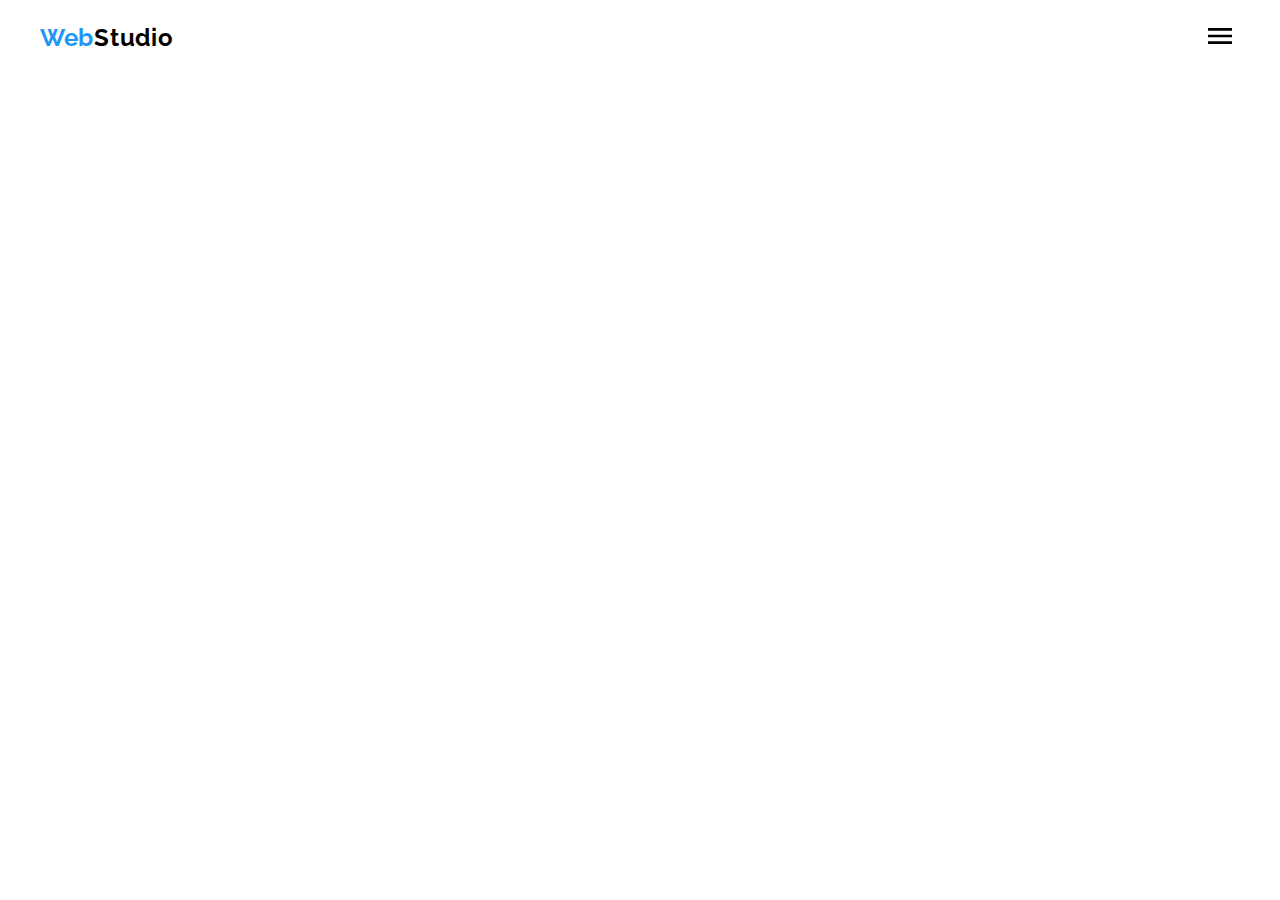
==== index.html @ 7e8bfc02 "Добавление бургера" ====
<!DOCTYPE html>
<html lang="ru">
  <head>
    <meta charset="UTF-8" />
    <meta http-equiv="X-UA-Compatible" content="IE=edge" />
    <meta name="viewport" content="width=device-width, initial-scale=1.0" />
    <title>ВебСтудия</title>
    <link rel="preconnect" href="https://fonts.gstatic.com" />
    <link
      href="https://fonts.googleapis.com/css2?family=Raleway:wght@700&family=Roboto:wght@400;500;700;900&display=swap"
      rel="stylesheet"
    />
    <link
      rel="stylesheet"
      href="https://cdnjs.cloudflare.com/ajax/libs/modern-normalize/1.0.0/modern-normalize.css"
      integrity="sha512-Zx6MlUMKSVJoQ+83OwhdILe8cSEsCzfqThJd7J/VA2UrK6Ctj85p+xzqfyuNXE5B1k25uUdmJ2OzItbBy9GHAQ=="
      crossorigin="anonymous"
    />
    <link rel="stylesheet" href="./css/main.min.css" />
    <link
      rel="stylesheet"
      href="https://cdnjs.cloudflare.com/ajax/libs/animate.css/4.1.1/animate.min.css"
    />
  </head>
  <body>
    <header class="header">
      <div class="container header__container">
        <a class="logo logo_theme_light"
          ><span class="logo__logo-web">Web</span>Studio</a
        >
        <nav class="navigation">
          <ul class="menu-list list">
            <li class="menu-list__item">
              <a class="menu-list__link linner link" href="./index.html"
                >Студия
              </a>
            </li>
            <li class="menu-list__item">
              <a class="menu-list__link link" href="./portfolio.html"
                >Портфолио
              </a>
            </li>
            <li class="menu-list__item">
              <a class="menu-list__link link" href="">Контакты</a>
            </li>
          </ul>
        </nav>
        <ul class="contact-list list">
          <li class="contact-list__item">
            <a class="contact-list__link link" href="mailto:info@example.com">
              <svg class="contact-list__icon" width="16px" height="12px">
                <use href="./images/sprite-too.svg#icon-envelope"></use>
              </svg>
              info@devstudio.com
            </a>
          </li>
          <li class="contact-list__item">
            <a class="contact-list__link link" href="tel:+380961111111">
              <svg class="contact-list__icon" width="10px" height="16px">
                <use href="./images/sprite-too.svg#icon-smartphone"></use>
              </svg>
              +38 096 111 11 11
            </a>
          </li>
        </ul>
        <button type="button" class="burger-btn" data-menu-button>
          <svg class="burger__icon">
            <use href="./images/sprite-too.svg#icon-menu"></use>
          </svg>
        </button>
      </div>
      <div class="mobile-menu" data-menu>
        <button type="button" class="mobile-menu__close" data-menu-close>
          <svg class="mobile-menu__icon">
            <use href="./images/sprite-x.svg#icon-close"></use>
          </svg>
        </button>
        <ul class="mobile-menu__list list">
          <li class="mobile-menu__item">
            <a href="" class="mobile-menu__link link">Студия</a>
          </li>
          <li class="mobile-menu__item">
            <a href="" class="mobile-menu__link link">Портфолио</a>
          </li>
          <li class="mobile-menu__item">
            <a href="" class="mobile-menu__link link">Контакты</a>
          </li>
        </ul>
      </div>
    </header>
    <main>
      <!--<section class="hero hero__overlay">
        <div class="container">
          <h1 class="hero__main-heading">
            Эффективные решения для вашего бизнеса
          </h1>
          <button class="hero__button" type="button" data-modal-open>
            Заказать услугу
          </button>
        </div>
      </section>-->
      <!-- features -->
      <!--<section>
        
        <h2 class="visually-hidden">Особенности</h2>

        <div class="container features">
          <ul class="list features-list">
            <li class="features-list__item">
              <div class="features-list__svg">
                <svg class="features-list__icon">
                  <use href="./images/sprite-too.svg#icon-antenna"></use>
                </svg>
              </div>
              <h3 class="features-list__heading">Внимание к деталям</h3>
              <p class="features-list__text">
                Идейные соображения, а также начало повседневной работы по
                формированию позиции.
              </p>
            </li>
            <li class="features-list__item">
              <div class="features-list__svg">
                <svg class="features-list__icon">
                  <use href="./images/sprite.svg#icon-clock"></use>
                </svg>
              </div>
              <h3 class="features-list__heading">Пунктуальность</h3>
              <p class="features-list__text">
                Задача организации, в особенности же рамки и место обучения
                кадров влечет за собой.
              </p>
            </li>
            <li class="features-list__item">
              <div class="features-list__svg">
                <svg class="features-list__icon">
                  <use href="./images/sprite.svg#icon-diagram"></use>
                </svg>
              </div>
              <h3 class="features-list__heading">Планирование</h3>
              <p class="features-list__text">
                Равным образом консультация с широким активом в значительной
                степени обуславливает.
              </p>
            </li>
            <li class="features-list__item">
              <div class="features-list__svg">
                <svg class="features-list__icon">
                  <use href="./images/sprite.svg#icon-astronaut"></use>
                </svg>
              </div>
              <h3 class="features-list__heading">Современные технологии</h3>
              <p class="features-list__text">
                Значимость этих проблем настолько очевидна, что реализация
                плановых заданий.
              </p>
            </li>
          </ul>
        </div>
      </section>-->
      <!--<section>
        <div class="container container__services">
          <h2 class="components-title">Чем мы занимаемся</h2>

          <ul class="list services-list">
            <li class="services-list__item">
              <img
                src="./images/img-studio/features1.png"
                alt="Работа с ноутом"
                width="370"
                height="294"
              />
              <div class="services-list__overlay">
                <h3 class="services-list__text">Декстопные приложения</h3>
              </div>
            </li>
            <li class="services-list__item">
              <img
                src="./images/img-studio/features2.png"
                alt="Работа с телефоном"
                width="370"
                height="294"
              />
              <div class="services-list__overlay">
                <h3 class="services-list__text">Мобильные приложения</h3>
              </div>
            </li>
            <li class="services-list__item">
              <img
                src="./images/img-studio/ftatures3.png"
                alt="Работа с планшетом"
                width="370"
                height="294"
              />
              <div class="services-list__overlay">
                <h3 class="services-list__text">Дизайнерские решения</h3>
              </div>
            </li>
          </ul>
        </div>
      </section>-->

      <!-- rush-team -->
      <!--<section class="team">
        

        <div class="container">
          <h2 class="components-title">Наша команда</h2>

          <ul class="list team-list">
            <li class="team-list__item">
              <img
                src="./images/img-studio/img-1.jpg"
                alt="дизайнер"
                width="270"
                height="260"
              />
              <div class="team-list__box">
                <h3 class="team-list__heading">Игорь Демьяненко</h3>
                <p lang="en" class="team-list__text">Product Designer</p>
                <ul class="social-list list">
                  <li class="social-list__item">
                    <a href="" class="social-list__link link">
                      <svg class="social-list__icon">
                        <use href="./images/sprite.svg#icon-instagram"></use>
                      </svg>
                    </a>
                  </li>
                  <li class="social-list__item">
                    <a href="" class="social-list__link link">
                      <svg class="social-list__icon">
                        <use href="./images/sprite.svg#icon-twitter"></use>
                      </svg>
                    </a>
                  </li>
                  <li class="social-list__item">
                    <a href="" class="social-list__link link">
                      <svg class="social-list__icon">
                        <use href="./images/sprite.svg#icon-facebook"></use>
                      </svg>
                    </a>
                  </li>
                  <li class="social-list__item">
                    <a href="" class="social-list__link link">
                      <svg class="social-list__icon">
                        <use href="./images/sprite.svg#icon-linkedin"></use>
                      </svg>
                    </a>
                  </li>
                </ul>
              </div>
            </li>
            <li class="team-list__item">
              <img
                src="./images/img-studio/img-2.jpg"
                alt="разработчик"
                width="270"
                height="260"
              />
              <div class="team-list__box">
                <h3 class="team-list__heading">Ольга Репина</h3>

                <p lang="en" class="team-list__text">Frontend Developer</p>
                <ul class="social-list list">
                  <li class="social-list__item">
                    <a href="" class="social-list__link link">
                      <svg class="social-list__icon">
                        <use href="./images/sprite.svg#icon-instagram"></use>
                      </svg>
                    </a>
                  </li>
                  <li class="social-list__item">
                    <a href="" class="social-list__link link">
                      <svg class="social-list__icon">
                        <use href="./images/sprite.svg#icon-twitter"></use>
                      </svg>
                    </a>
                  </li>
                  <li class="social-list__item">
                    <a href="" class="social-list__link link">
                      <svg class="social-list__icon">
                        <use href="./images/sprite.svg#icon-facebook"></use>
                      </svg>
                    </a>
                  </li>
                  <li class="social-list__item">
                    <a href="" class="social-list__link link">
                      <svg class="social-list__icon">
                        <use href="./images/sprite.svg#icon-linkedin"></use>
                      </svg>
                    </a>
                  </li>
                </ul>
              </div>
            </li>
            <li class="team-list__item">
              <img
                src="./images/img-studio/img-3.jpg"
                alt="маркетолог"
                width="270"
                height="260"
              />
              <div class="team-list__box">
                <h3 class="team-list__heading">Николай Тарасов</h3>

                <p lang="en" class="team-list__text">Marketing</p>
                <ul class="social-list list">
                  <li class="social-list__item">
                    <a href="" class="social-list__link link">
                      <svg class="social-list__icon">
                        <use href="./images/sprite.svg#icon-instagram"></use>
                      </svg>
                    </a>
                  </li>
                  <li class="social-list__item">
                    <a href="" class="social-list__link link">
                      <svg class="social-list__icon">
                        <use href="./images/sprite.svg#icon-twitter"></use>
                      </svg>
                    </a>
                  </li>
                  <li class="social-list__item">
                    <a href="" class="social-list__link link">
                      <svg class="social-list__icon">
                        <use href="./images/sprite.svg#icon-facebook"></use>
                      </svg>
                    </a>
                  </li>
                  <li class="social-list__item">
                    <a href="" class="social-list__link link">
                      <svg class="social-list__icon">
                        <use href="./images/sprite.svg#icon-linkedin"></use>
                      </svg>
                    </a>
                  </li>
                </ul>
              </div>
            </li>
            <li class="team-list__item">
              <img
                src="./images/img-studio/img-4.jpg"
                alt="дизайнер"
                width="270"
                height="260"
              />
              <div class="team-list__box">
                <h3 class="team-list__heading">Михаил Ермаков</h3>
                <p lang="en" class="team-list__text">UI Designer</p>
                <ul class="social-list list">
                  <li class="social-list__item">
                    <a href="" class="social-list__link link">
                      <svg class="social-list__icon">
                        <use href="./images/sprite.svg#icon-instagram"></use>
                      </svg>
                    </a>
                  </li>
                  <li class="social-list__item">
                    <a href="" class="social-list__link link">
                      <svg class="social-list__icon">
                        <use href="./images/sprite.svg#icon-twitter"></use>
                      </svg>
                    </a>
                  </li>
                  <li class="social-list__item">
                    <a href="" class="social-list__link link">
                      <svg class="social-list__icon">
                        <use href="./images/sprite.svg#icon-facebook"></use>
                      </svg>
                    </a>
                  </li>
                  <li class="social-list__item">
                    <a href="" class="social-list__link link">
                      <svg class="social-list__icon">
                        <use href="./images/sprite.svg#icon-linkedin"></use>
                      </svg>
                    </a>
                  </li>
                </ul>
              </div>
            </li>
          </ul>
        </div>
      </section>-->

      <!--Постоянные клиенты-->
      <!--<section>
        <div class="container box-clients">
          <h2 class="components-title">Постоянные клиенты</h2>

          <ul class="clients list">
            <li class="clients__item">
              <a href="" class="clients__link link">
                <svg class="clients__icon" width="44" height="49">
                  <use href="./images/sprite-client.svg#icon-logo-1"></use>
                </svg>
              </a>
            </li>
            <li class="clients__item">
              <a href="" class="clients__link link">
                <svg class="clients__icon" width="40" height="52">
                  <use href="./images/sprite-client.svg#icon-logo-2"></use>
                </svg>
              </a>
            </li>
            <li class="clients__item">
              <a href="" class="clients__link link">
                <svg class="clients__icon" width="41" height="43">
                  <use href="./images/sprite-client.svg#icon-logo-3"></use>
                </svg>
              </a>
            </li>
            <li class="clients__item">
              <a href="" class="clients__link link">
                <svg class="clients__icon" width="80" height="42">
                  <use href="./images/sprite-client.svg#icon-logo-4"></use>
                </svg>
              </a>
            </li>
            <li class="clients__item">
              <a href="" class="clients__link link">
                <svg class="clients__icon" width="59" height="47">
                  <use href="./images/sprite-client.svg#icon-logo-5"></use>
                </svg>
              </a>
            </li>
            <li class="clients__item">
              <a href="" class="clients__link link">
                <svg class="clients__icon" width="88" height="45">
                  <use href="./images/sprite-client.svg#icon-logo-6"></use>
                </svg>
              </a>
            </li>
          </ul>
        </div>
      </section>-->
    </main>

    <!--<footer class="footer">
      <div class="container main-footer-box">
        <div class="footer-box">
          <address class="">
            <a class="logo logo_theme_dark">
              <span class="logo__logo-web">Web</span>
              Studio
            </a>
            <div class="address-item">
              <p class="address-item__city">г. Киев, пр-т Леси Украинки, 26</p>
              <ul class="contact-list-dark list">
                <li class="contact-list-dark__info">
                  <a
                    class="contact-list-dark__mail-tel link"
                    href="mailto:info@example.com"
                    >info@example.com</a
                  >
                </li>
                <li class="contact-list-dark__info">
                  <a
                    class="contact-list-dark__mail-tel link"
                    href="tel:+380991111111"
                    >+38 099 111 11 11</a
                  >
                </li>
              </ul>
            </div>
          </address>
        </div>
        <div class="footer-box-social">
          <p class="footer-box-social__title">Присоединяйтесь</p>
          <ul class="social-list_theme-dark list">
            <li class="social-list__item">
              <a href="" class="social-dark__link link">
                <svg class="social-list__icon">
                  <use href="./images/sprite.svg#icon-instagram"></use>
                </svg>
              </a>
            </li>
            <li class="social-list__item">
              <a href="" class="social-dark__link link">
                <svg class="social-list__icon">
                  <use href="./images/sprite.svg#icon-twitter"></use>
                </svg>
              </a>
            </li>
            <li class="social-list__item">
              <a href="" class="social-dark__link link">
                <svg class="social-list__icon">
                  <use href="./images/sprite.svg#icon-facebook"></use>
                </svg>
              </a>
            </li>
            <li class="social-list__item">
              <a href="" class="social-dark__link link">
                <svg class="social-list__icon">
                  <use href="./images/sprite.svg#icon-linkedin"></use>
                </svg>
              </a>
            </li>
          </ul>
        </div>

        <div class="footer-form__container">
          <form name="footer-form" class="footer-form__email">
            <b class="footer-form__text">Подпишись на рассылку</b>
            <span class="footer-form__input">
              <label>
                <input
                  type="email"
                  name="email"
                  placeholder="E-mail"
                  class="footer-form__email-input"
                />
              </label>
              <button type="submit" class="footer-form__button">
                <span class="footer-button__text">Подписаться</span>
                <svg class="footer-button__icon">
                  <use href="./images/sprite-f.svg#icon-icon-send"></use>
                </svg>
              </button>
            </span>
          </form>
        </div>
      </div>
    </footer>-->

    <!--<div class="backdrop is-hidden" data-modal>
      <div class="modal">
        <button type="button" class="modal__dutton-close" data-modal-close>
          <svg class="mobal__close-icon" width="11" height="11">
            <use href="./images/sprite-x.svg#icon-close"></use>
          </svg>
        </button>
        <form action="#" class="modal-form">
          <b class="modal-form__text"
            >Оставьте свои данные, мы вам перезвоним</b
          >
          <label class="modal-form__field">
            <span class="modal-form__name">Имя</span>

            <span class="modal-form__wrapper">
              <input
                type="text"
                name="user-name"
                class="modal-form__input"
                required
                minlength="2"
              />
              <svg class="modal-form__icon" width="18" height="18">
                <use href="./images/sprite-modal.svg#icon-person"></use>
              </svg>
            </span>
          </label>
          <label class="modal-form__field">
            <span class="modal-form__name">Телефон</span>

            <span class="modal-form__wrapper">
              <input
                type="tel"
                name="user-phone"
                class="modal-form__input"
                required
                pattern="[0-9]{3}-[0-9]{3}-[0-9]{2}-[0-9]{2}"
                title="096-111-11-11"
              />
              <svg class="modal-form__icon" width="18" height="18">
                <use
                  href="./images/sprite-modal.svg#icon-phone-black-18dp-1"
                ></use>
              </svg>
            </span>
          </label>
          <label class="modal-form__field">
            <span class="modal-form__name">Почта</span>

            <span class="modal-form__wrapper">
              <input type="email" name="user-email" class="modal-form__input" />
              <svg class="modal-form__icon" width="18" height="18">
                <use
                  href="./images/sprite-modal.svg#icon-email-black-18dp-1"
                ></use>
              </svg>
            </span>
          </label>
          <label class="modal-form__field">
            <span class="modal-form__name">Комментарий</span>

            <span class="user-form-message">
              <textarea
                name="user-massage"
                class="user-form-message__text"
                placeholder="Введите текст"
              ></textarea>
            </span>
          </label>
          <input
            type="checkbox"
            id="user-term"
            name="user-term"
            class="modal-form-term visually-hidden"
          />
          <label for="user-term" class="modal-form-check-desc"
            >Соглашаюсь с рассылкой и принимаю&nbsp;
            <a href="" class="modal-form-check-desc__contract"
              >Условия договора</a
            >
          </label>
          <button type="submit" class="modal-form-btn">Отправить</button>
        </form>
      </div>
    </div>-->
    <script src="./js/mobile-menu.js"></script>
    <script src="./js/modal.js"></script>
  </body>
</html>
---- css/main.min.css ----
:root{--main-font: Roboto, sans-serif;--secondari-font: Raleway, sans-serif;--accent-color: #2196f3;--accent-text-color: #212121;--accent-too-color: #757575;--color-white: #ffffff;--background-footer: #2f303a;--card-set-gap: 30px;--functcii--transition: 250ms cubic-bezier(0.4, 0, 0.2, 1)}.visually-hidden{position:absolute;width:1px;height:1px;margin:-1px;border:0;padding:0;white-space:nowrap;clip-path:inset(100%);clip:rect(0 0 0 0);overflow:hidden}body{font-family:var(--main-font)}.link{text-decoration:none}.list{list-style:none}.address{font-style:normal}button{font-family:inherit}h1,h2,h3,h4,h5,h6,p{margin:0}ul,ol{margin:0;padding:0}img{display:block;max-width:100%}.container{padding-left:15px;padding-right:15px}.header .container{display:flex;justify-content:space-between}@media screen and (min-width: 480px){.container{width:480px;margin:0 auto}}@media screen and (min-width: 768px){.container{width:768px}}@media screen and (min-width: 1200px){.container{width:1200px}}.hero__button{font-size:16px;line-height:1.87;letter-spacing:.06em;font-weight:700;cursor:pointer;background-color:var(--accent-color);color:var(--color-white);padding:10px 32px;filter:drop-shadow(0px 4px 4px rgba(0,0,0,0.25));border-radius:4px;border:0;transition:background-color 250ms cubic-bezier(0.4, 0, 0.2, 1)}.hero__button:hover,.hero__button:focus{background-color:#1182df}.logo{font-size:24px;line-height:1.16;letter-spacing:.03em;font-family:var(--secondari-font);font-weight:700;font-style:normal;display:block;padding-top:16px;padding-bottom:16px}.logo_theme_light{color:#000000}.logo_theme_dark{color:var(--color-white);display:block;margin-bottom:20px}.logo__logo-web{color:var(--accent-color)}.social-list__icon{width:20px;height:20px;fill:currentColor;transition:--functcii--transition}.social-list__link:hover .social-list__icon,.social-list__link:focus .social-list__icon{color:var(--color-white)}.social-list{display:flex;align-items:center;justify-content:space-between}.social-list_theme-dark{display:flex;align-items:center;justify-content:space-between;margin-top:20px;width:206px;height:44px}.social-list__link{display:flex;align-items:center;justify-content:center;width:44px;height:44px;border-radius:50%;color:#afb1b8;transition:--functcii--transition}.social-list__link:hover,.social-list__link:focus{background-color:var(--accent-color);color:var(--accent-color)}.social-dark__link{display:flex;align-items:center;justify-content:center;width:44px;height:44px;border-radius:50%;color:var(--color-white);background-color:rgba(255,255,255,0.1);transition:--functcii--transition}.social-dark__link:hover,.social-dark__link:focus{background-color:var(--accent-color);color:var(--color-white)}.components-title{font-size:36px;line-height:1.16;letter-spacing:.03em;font-weight:700;text-align:center;color:var(--accent-text-color);margin-bottom:50px}.address-item__city{font-size:14px;line-height:1.71;letter-spacing:.03em;color:var(--color-white);margin-bottom:9px}.contact-list-dark__info:not(:last-child){margin-bottom:9px}.contact-list-dark__mail-tel{font-size:14px;line-height:1.71;letter-spacing:.03em;color:rgba(255,255,255,0.6);background:var(--background-footer)}.address-item{font-style:normal}.address-item:not(:last-child){margin-bottom:9px}.backdrop{position:fixed;top:0;left:0;width:100vw;height:100vh;background-color:rgba(0,0,0,0.5);opacity:1;transition:opascity 250ms cubic-bezier(0.4, 0, 0.2, 1),250ms cubic-bezier(0.4, 0, 0.2, 1)}.modal{position:absolute;top:50%;left:50%;width:528px;height:580px;background-color:var(--color-white);padding:40px;transform:translate(-50%, -50%) scale(1);transition:transform 250ms cubic-bezier(0.4, 0, 0.2, 1)}.modal__dutton-close{position:absolute;justify-content:center;align-items:center;top:8px;right:8px;width:30px;height:30px;background:transparent;border:1px solid rgba(0,0,0,0.1);border-radius:50%;cursor:pointer;outline:none;transition:fill 250ms cubic-bezier(0.4, 0, 0.2, 1)}.modal__dutton-close:hover,.modal__dutton-close:focus{fill:var(--accent-color)}.is-hidden{opacity:0;visibility:hidden;pointer-events:none}.backdrop.is-hidden .modal{transform:translate(-50%, -50%) scale(1.1)}.modal-form__text{font-size:20px;line-height:1.15;letter-spacing:.03em;font-weight:700;text-align:center;color:#212121;margin-bottom:12px}.modal-form{display:flex;flex-direction:column}.modal-form__wrapper{position:relative;display:block;margin-top:4px;margin-bottom:10px}.user-form-message{display:block;margin-top:4px;margin-bottom:20px}.modal-form__input{width:100%;height:40px;border:1px solid rgba(33,33,33,0.2);border-radius:4px;padding-left:42px;transition:border-color 250ms cubic-bezier(0.4, 0, 0.2, 1)}.modal-form__input:focus{outline:none;border-color:var(--accent-color)}.modal-form__icon{position:absolute;top:50%;left:12px;transform:translateY(-50%);fill:#212121;transition:fill 250ms cubic-bezier(0.4, 0, 0.2, 1)}.modal-form__input:focus+.modal-form__icon{fill:var(--accent-color)}.user-form-message__text{width:100%;height:120px;border:1px solid rgba(33,33,33,0.2);border-radius:4px;padding:12px 16px;resize:none;transition:border-color 250ms cubic-bezier(0.4, 0, 0.2, 1)}.user-form-message__text:focus{outline:none;border-color:var(--accent-color)}.modal-form-check-desc{font-size:12px;display:flex;align-items:center}.modal-form-check-desc::before{content:"";display:block;width:16px;height:16px;border:1px solid #000000;cursor:pointer;margin-right:8px}.modal-form-term:checked+.modal-form-check-desc::before{background-image:url("../images/vector.svg");background-position:center;background-color:var(--accent-color);background-repeat:no-repeat}.modal-form-term:focus+.modal-form-check-desc::before{box-shadow:0 0 0 1px #2196f3}.modal-form-btn{font-size:16px;line-height:1.87;letter-spacing:.06em;font-weight:700;cursor:pointer;background-color:var(--accent-color);color:var(--color-white);padding:10px 32px;filter:drop-shadow(0px 4px 4px rgba(0,0,0,0.25));border-radius:4px;border:0;margin-top:30px;align-self:center;transition:background-color 250ms cubic-bezier(0.4, 0, 0.2, 1)}.modal-form-btn:hover,.modal-form-btn:focus{background-color:#1182df}.modal-form-check-desc__contract{color:var(--accent-color)}.modal-form__name{font-size:12px;line-height:1.16;letter-spacing:.01em;color:#757575}.footer-form__container{display:flex;flex-direction:column;width:570px;margin-left:auto}.footer-form__button{display:flex;align-items:center;justify-content:space-between;min-width:200px;height:50px;margin-left:12px;padding:10px 28px;background:var(--accent-color);box-shadow:0px 4px 4px rgba(0,0,0,0.15);border-radius:4px;cursor:pointer;border:0}.footer-button__text{font-size:16px;line-height:1.88;letter-spacing:.06em;font-weight:700;display:flex;align-items:center;text-align:center;color:var(--color-white)}.footer-form__input{display:flex;align-items:center;justify-content:center}.footer-form__text{font-size:14px;line-height:1.14;letter-spacing:.03em;display:block;text-transform:uppercase;color:var(--color-white);margin-bottom:20px}.footer-form__email-input{height:50px;min-width:358px;padding-left:16px;border:1px solid rgba(255,255,255,0.3);box-shadow:0px 4px 4px rgba(0,0,0,0.15);border-radius:4px;background:var(--background-footer);color:var(--color-white)}.footer-form__email-input:focus{border-color:var(--accent-color);outline:none}.footer-button__icon{width:24px;height:24px}.contact-list{display:none}.burger-btn,.mobile-menu__close{background-color:transparent;border:none;padding:0;display:block;cursor:pointer}.mobile-menu__close{position:absolute;top:10px;right:15px}.mobile-menu__icon{width:40px;height:40px}.burger__icon{width:40px;height:40px}.mobile-menu{position:fixed;top:0;left:50%;width:100vw;max-width:480px;height:100vh;background-color:bisque;padding:48px 40px;transform:translateY(-100%) translateX(-50%);transition:transform 250ms cubic-bezier(0.4, 0, 0.2, 1);opacity:0;visibility:hidden;pointer-events:none}.is-open{transform:translateY(0) translateX(-50%)}.mobile-menu.is-open{opacity:1;visibility:visible;pointer-events:auto}.mobile-menu__link{font-size:40px;line-height:1.17;letter-spacing:.02em;font-weight:500;color:var(--accent-text-color)}.mobile-menu__item:not(:last-child){margin-bottom:32px}.menu-list{display:none}.hero{color:var(--color-white);background-color:var(--background-footer);text-align:center;padding-top:200px;padding-bottom:200px}.hero__overlay{max-width:1600px;height:600px;margin-left:auto;margin-right:auto;background-image:linear-gradient(to right, rgba(47,48,58,0.4), rgba(47,48,58,0.4)),url("../images/img-studio/Img-9.jpg");background-repeat:no-repeat;background-position:center 0;background-size:cover}.hero__main-heading{font-size:44px;line-height:1.36;letter-spacing:.06em;font-weight:900;text-align:center;text-transform:uppercase;margin:0 auto;margin-bottom:30px;max-width:696px}.features-list__heading{font-size:14px;line-height:1.14;letter-spacing:.03em;font-weight:700;color:var(--accent-text-color);margin-bottom:10px}.features-list__item{background:var(--color-white);position:relative}.features-list__item:not(:last-child){margin-right:30px}.features-list__text{font-size:14px;line-height:1.71;letter-spacing:.03em;color:var(--accent-too-color)}.features{display:flex;padding-bottom:47px;padding-top:94px}.features-list__icon{width:70px;height:70px}.features-list__svg{display:flex;align-items:center;justify-content:center;height:120px;background-repeat:no-repeat;background-position:center;margin-bottom:30px;background:#f5f4fa;border-radius:4px}.features-list{display:flex}.services-list__overlay{display:flex;align-items:center;justify-content:center;width:100%;height:70px;position:absolute;bottom:0;pointer-events:none;background-color:rgba(47,48,58,0.8)}.services-list__text{font-size:14px;line-height:1.14;letter-spacing:.03em;font-weight:700;text-align:center;text-transform:uppercase;color:var(--color-white)}.services-list{display:flex}.container__services{padding-top:47px}.services-list__item{background:var(--color-white);position:relative}.services-list__item:not(:last-child){margin-right:30px}.team-list{display:flex}.team-list__box{padding:30px 32px;background:var(--color-white);box-shadow:0px 1px 3px rgba(0,0,0,0.12),0px 1px 1px rgba(0,0,0,0.14),0px 2px 1px rgba(0,0,0,0.2);border-radius:0px 0px 4px 4px}.team-list__heading{font-size:16px;line-height:1.18;letter-spacing:.03em;font-weight:500;text-align:center;color:var(--accent-text-color);margin-bottom:10px}.team-list__text{font-size:16px;line-height:1.18;letter-spacing:.03em;text-align:center;color:var(--accent-too-color);margin-bottom:16px}.team{padding-top:94px;padding-bottom:86px}.team-list__item{background:var(--color-white);position:relative}.team-list__item:not(:last-child){margin-right:30px}.clients{display:flex;align-items:center;justify-content:space-between}.clients__link{display:flex;align-items:center;justify-content:center;width:170px;height:90px;border:1px solid #afb1b8;box-sizing:border-box;border-radius:4px;color:#afb1b8;transition:var(--functcii--transition)}.clients__link:hover,.clients__link:focus{border-color:var(--accent-color);color:var(--accent-color)}.clients__icon{fill:currentColor;transition:var(--functcii--transition)}.clients__link:hover .clients__icon,.clients__link:focus .clients__icon{color:var(--accent-color);border-color:var(--accent-color)}.box-clients{padding-top:102px;padding-bottom:94px}.footer-box{display:flex;flex-direction:column}.footer-box-social{display:flex;flex-direction:column;width:206px;margin-left:70px}.footer{background:var(--background-footer);box-shadow:0px 4px 4px rgba(0,0,0,0.25);padding-top:60px;padding-bottom:60px}.footer-box-social__title{font-size:14px;line-height:1.14;letter-spacing:.03em;font-weight:700;text-transform:uppercase;color:var(--color-white)}
/*# sourceMappingURL=main.min.css.map */
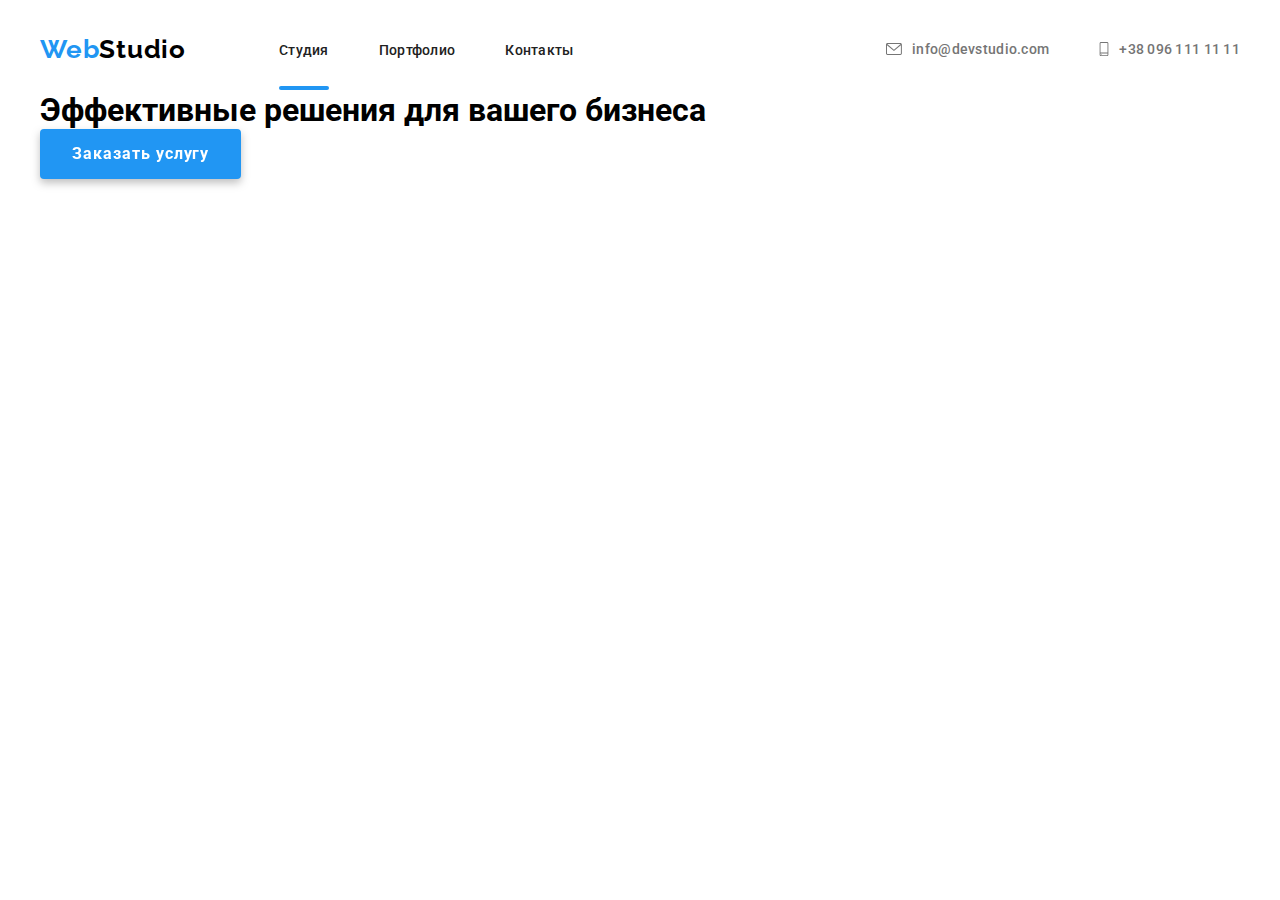
==== commit dec137d2: "Начало работы с Hero" ====
--- a/index.html
+++ b/index.html
@@ -48,15 +48,15 @@
         <ul class="contact-list list">
           <li class="contact-list__item">
             <a class="contact-list__link link" href="mailto:info@example.com">
-              <svg class="contact-list__icon" width="16px" height="12px">
+              <svg class="contact-list__icon-mail" width="16px" height="12px">
                 <use href="./images/sprite-too.svg#icon-envelope"></use>
               </svg>
               info@devstudio.com
             </a>
           </li>
-          <li class="contact-list__item">
+          <li class="contact-list__item_tel">
             <a class="contact-list__link link" href="tel:+380961111111">
-              <svg class="contact-list__icon" width="10px" height="16px">
+              <svg class="contact-list__icon-tel" width="10px" height="16px">
                 <use href="./images/sprite-too.svg#icon-smartphone"></use>
               </svg>
               +38 096 111 11 11
@@ -86,10 +86,36 @@
             <a href="" class="mobile-menu__link link">Контакты</a>
           </li>
         </ul>
+        <ul class="list mobile-menu__contact-list">
+          <li class="mobile-menu__contact-item">
+            <a href="tel:+380961111111" class="mobile-menu__tel link"
+              >+38 096 111 11 11
+            </a>
+          </li>
+          <li class="mobile-menu__contact-item">
+            <a href="mailto:info@example.com" class="mobile-menu__email link"
+              >info@example.com"
+            </a>
+          </li>
+        </ul>
+        <ul class="list mobile-menu__social-list">
+          <li class="mobile-menu__social-item">
+            <a href="" class="mobile-menu__social-link link">Instagram</a>
+          </li>
+          <li class="mobile-menu__social-item">
+            <a href="" class="mobile-menu__social-link link">Twitter</a>
+          </li>
+          <li class="mobile-menu__social-item">
+            <a href="" class="mobile-menu__social-link link">Facebook</a>
+          </li>
+          <li class="mobile-menu__social-item">
+            <a href="" class="mobile-menu__social-link link">LinkedIn</a>
+          </li>
+        </ul>
       </div>
     </header>
     <main>
-      <!--<section class="hero hero__overlay">
+      <section class="hero hero__overlay">
         <div class="container">
           <h1 class="hero__main-heading">
             Эффективные решения для вашего бизнеса
@@ -98,7 +124,7 @@
             Заказать услугу
           </button>
         </div>
-      </section>-->
+      </section>
       <!-- features -->
       <!--<section>
         
--- a/css/main.min.css
+++ b/css/main.min.css
@@ -1,2 +1,2 @@
-:root{--main-font: Roboto, sans-serif;--secondari-font: Raleway, sans-serif;--accent-color: #2196f3;--accent-text-color: #212121;--accent-too-color: #757575;--color-white: #ffffff;--background-footer: #2f303a;--card-set-gap: 30px;--functcii--transition: 250ms cubic-bezier(0.4, 0, 0.2, 1)}.visually-hidden{position:absolute;width:1px;height:1px;margin:-1px;border:0;padding:0;white-space:nowrap;clip-path:inset(100%);clip:rect(0 0 0 0);overflow:hidden}body{font-family:var(--main-font)}.link{text-decoration:none}.list{list-style:none}.address{font-style:normal}button{font-family:inherit}h1,h2,h3,h4,h5,h6,p{margin:0}ul,ol{margin:0;padding:0}img{display:block;max-width:100%}.container{padding-left:15px;padding-right:15px}.header .container{display:flex;justify-content:space-between}@media screen and (min-width: 480px){.container{width:480px;margin:0 auto}}@media screen and (min-width: 768px){.container{width:768px}}@media screen and (min-width: 1200px){.container{width:1200px}}.hero__button{font-size:16px;line-height:1.87;letter-spacing:.06em;font-weight:700;cursor:pointer;background-color:var(--accent-color);color:var(--color-white);padding:10px 32px;filter:drop-shadow(0px 4px 4px rgba(0,0,0,0.25));border-radius:4px;border:0;transition:background-color 250ms cubic-bezier(0.4, 0, 0.2, 1)}.hero__button:hover,.hero__button:focus{background-color:#1182df}.logo{font-size:24px;line-height:1.16;letter-spacing:.03em;font-family:var(--secondari-font);font-weight:700;font-style:normal;display:block;padding-top:16px;padding-bottom:16px}.logo_theme_light{color:#000000}.logo_theme_dark{color:var(--color-white);display:block;margin-bottom:20px}.logo__logo-web{color:var(--accent-color)}.social-list__icon{width:20px;height:20px;fill:currentColor;transition:--functcii--transition}.social-list__link:hover .social-list__icon,.social-list__link:focus .social-list__icon{color:var(--color-white)}.social-list{display:flex;align-items:center;justify-content:space-between}.social-list_theme-dark{display:flex;align-items:center;justify-content:space-between;margin-top:20px;width:206px;height:44px}.social-list__link{display:flex;align-items:center;justify-content:center;width:44px;height:44px;border-radius:50%;color:#afb1b8;transition:--functcii--transition}.social-list__link:hover,.social-list__link:focus{background-color:var(--accent-color);color:var(--accent-color)}.social-dark__link{display:flex;align-items:center;justify-content:center;width:44px;height:44px;border-radius:50%;color:var(--color-white);background-color:rgba(255,255,255,0.1);transition:--functcii--transition}.social-dark__link:hover,.social-dark__link:focus{background-color:var(--accent-color);color:var(--color-white)}.components-title{font-size:36px;line-height:1.16;letter-spacing:.03em;font-weight:700;text-align:center;color:var(--accent-text-color);margin-bottom:50px}.address-item__city{font-size:14px;line-height:1.71;letter-spacing:.03em;color:var(--color-white);margin-bottom:9px}.contact-list-dark__info:not(:last-child){margin-bottom:9px}.contact-list-dark__mail-tel{font-size:14px;line-height:1.71;letter-spacing:.03em;color:rgba(255,255,255,0.6);background:var(--background-footer)}.address-item{font-style:normal}.address-item:not(:last-child){margin-bottom:9px}.backdrop{position:fixed;top:0;left:0;width:100vw;height:100vh;background-color:rgba(0,0,0,0.5);opacity:1;transition:opascity 250ms cubic-bezier(0.4, 0, 0.2, 1),250ms cubic-bezier(0.4, 0, 0.2, 1)}.modal{position:absolute;top:50%;left:50%;width:528px;height:580px;background-color:var(--color-white);padding:40px;transform:translate(-50%, -50%) scale(1);transition:transform 250ms cubic-bezier(0.4, 0, 0.2, 1)}.modal__dutton-close{position:absolute;justify-content:center;align-items:center;top:8px;right:8px;width:30px;height:30px;background:transparent;border:1px solid rgba(0,0,0,0.1);border-radius:50%;cursor:pointer;outline:none;transition:fill 250ms cubic-bezier(0.4, 0, 0.2, 1)}.modal__dutton-close:hover,.modal__dutton-close:focus{fill:var(--accent-color)}.is-hidden{opacity:0;visibility:hidden;pointer-events:none}.backdrop.is-hidden .modal{transform:translate(-50%, -50%) scale(1.1)}.modal-form__text{font-size:20px;line-height:1.15;letter-spacing:.03em;font-weight:700;text-align:center;color:#212121;margin-bottom:12px}.modal-form{display:flex;flex-direction:column}.modal-form__wrapper{position:relative;display:block;margin-top:4px;margin-bottom:10px}.user-form-message{display:block;margin-top:4px;margin-bottom:20px}.modal-form__input{width:100%;height:40px;border:1px solid rgba(33,33,33,0.2);border-radius:4px;padding-left:42px;transition:border-color 250ms cubic-bezier(0.4, 0, 0.2, 1)}.modal-form__input:focus{outline:none;border-color:var(--accent-color)}.modal-form__icon{position:absolute;top:50%;left:12px;transform:translateY(-50%);fill:#212121;transition:fill 250ms cubic-bezier(0.4, 0, 0.2, 1)}.modal-form__input:focus+.modal-form__icon{fill:var(--accent-color)}.user-form-message__text{width:100%;height:120px;border:1px solid rgba(33,33,33,0.2);border-radius:4px;padding:12px 16px;resize:none;transition:border-color 250ms cubic-bezier(0.4, 0, 0.2, 1)}.user-form-message__text:focus{outline:none;border-color:var(--accent-color)}.modal-form-check-desc{font-size:12px;display:flex;align-items:center}.modal-form-check-desc::before{content:"";display:block;width:16px;height:16px;border:1px solid #000000;cursor:pointer;margin-right:8px}.modal-form-term:checked+.modal-form-check-desc::before{background-image:url("../images/vector.svg");background-position:center;background-color:var(--accent-color);background-repeat:no-repeat}.modal-form-term:focus+.modal-form-check-desc::before{box-shadow:0 0 0 1px #2196f3}.modal-form-btn{font-size:16px;line-height:1.87;letter-spacing:.06em;font-weight:700;cursor:pointer;background-color:var(--accent-color);color:var(--color-white);padding:10px 32px;filter:drop-shadow(0px 4px 4px rgba(0,0,0,0.25));border-radius:4px;border:0;margin-top:30px;align-self:center;transition:background-color 250ms cubic-bezier(0.4, 0, 0.2, 1)}.modal-form-btn:hover,.modal-form-btn:focus{background-color:#1182df}.modal-form-check-desc__contract{color:var(--accent-color)}.modal-form__name{font-size:12px;line-height:1.16;letter-spacing:.01em;color:#757575}.footer-form__container{display:flex;flex-direction:column;width:570px;margin-left:auto}.footer-form__button{display:flex;align-items:center;justify-content:space-between;min-width:200px;height:50px;margin-left:12px;padding:10px 28px;background:var(--accent-color);box-shadow:0px 4px 4px rgba(0,0,0,0.15);border-radius:4px;cursor:pointer;border:0}.footer-button__text{font-size:16px;line-height:1.88;letter-spacing:.06em;font-weight:700;display:flex;align-items:center;text-align:center;color:var(--color-white)}.footer-form__input{display:flex;align-items:center;justify-content:center}.footer-form__text{font-size:14px;line-height:1.14;letter-spacing:.03em;display:block;text-transform:uppercase;color:var(--color-white);margin-bottom:20px}.footer-form__email-input{height:50px;min-width:358px;padding-left:16px;border:1px solid rgba(255,255,255,0.3);box-shadow:0px 4px 4px rgba(0,0,0,0.15);border-radius:4px;background:var(--background-footer);color:var(--color-white)}.footer-form__email-input:focus{border-color:var(--accent-color);outline:none}.footer-button__icon{width:24px;height:24px}.contact-list{display:none}.burger-btn,.mobile-menu__close{background-color:transparent;border:none;padding:0;display:block;cursor:pointer}.mobile-menu__close{position:absolute;top:10px;right:15px}.mobile-menu__icon{width:40px;height:40px}.burger__icon{width:40px;height:40px}.mobile-menu{position:fixed;top:0;left:50%;width:100vw;max-width:480px;height:100vh;background-color:bisque;padding:48px 40px;transform:translateY(-100%) translateX(-50%);transition:transform 250ms cubic-bezier(0.4, 0, 0.2, 1);opacity:0;visibility:hidden;pointer-events:none}.is-open{transform:translateY(0) translateX(-50%)}.mobile-menu.is-open{opacity:1;visibility:visible;pointer-events:auto}.mobile-menu__link{font-size:40px;line-height:1.17;letter-spacing:.02em;font-weight:500;color:var(--accent-text-color)}.mobile-menu__item:not(:last-child){margin-bottom:32px}.menu-list{display:none}.hero{color:var(--color-white);background-color:var(--background-footer);text-align:center;padding-top:200px;padding-bottom:200px}.hero__overlay{max-width:1600px;height:600px;margin-left:auto;margin-right:auto;background-image:linear-gradient(to right, rgba(47,48,58,0.4), rgba(47,48,58,0.4)),url("../images/img-studio/Img-9.jpg");background-repeat:no-repeat;background-position:center 0;background-size:cover}.hero__main-heading{font-size:44px;line-height:1.36;letter-spacing:.06em;font-weight:900;text-align:center;text-transform:uppercase;margin:0 auto;margin-bottom:30px;max-width:696px}.features-list__heading{font-size:14px;line-height:1.14;letter-spacing:.03em;font-weight:700;color:var(--accent-text-color);margin-bottom:10px}.features-list__item{background:var(--color-white);position:relative}.features-list__item:not(:last-child){margin-right:30px}.features-list__text{font-size:14px;line-height:1.71;letter-spacing:.03em;color:var(--accent-too-color)}.features{display:flex;padding-bottom:47px;padding-top:94px}.features-list__icon{width:70px;height:70px}.features-list__svg{display:flex;align-items:center;justify-content:center;height:120px;background-repeat:no-repeat;background-position:center;margin-bottom:30px;background:#f5f4fa;border-radius:4px}.features-list{display:flex}.services-list__overlay{display:flex;align-items:center;justify-content:center;width:100%;height:70px;position:absolute;bottom:0;pointer-events:none;background-color:rgba(47,48,58,0.8)}.services-list__text{font-size:14px;line-height:1.14;letter-spacing:.03em;font-weight:700;text-align:center;text-transform:uppercase;color:var(--color-white)}.services-list{display:flex}.container__services{padding-top:47px}.services-list__item{background:var(--color-white);position:relative}.services-list__item:not(:last-child){margin-right:30px}.team-list{display:flex}.team-list__box{padding:30px 32px;background:var(--color-white);box-shadow:0px 1px 3px rgba(0,0,0,0.12),0px 1px 1px rgba(0,0,0,0.14),0px 2px 1px rgba(0,0,0,0.2);border-radius:0px 0px 4px 4px}.team-list__heading{font-size:16px;line-height:1.18;letter-spacing:.03em;font-weight:500;text-align:center;color:var(--accent-text-color);margin-bottom:10px}.team-list__text{font-size:16px;line-height:1.18;letter-spacing:.03em;text-align:center;color:var(--accent-too-color);margin-bottom:16px}.team{padding-top:94px;padding-bottom:86px}.team-list__item{background:var(--color-white);position:relative}.team-list__item:not(:last-child){margin-right:30px}.clients{display:flex;align-items:center;justify-content:space-between}.clients__link{display:flex;align-items:center;justify-content:center;width:170px;height:90px;border:1px solid #afb1b8;box-sizing:border-box;border-radius:4px;color:#afb1b8;transition:var(--functcii--transition)}.clients__link:hover,.clients__link:focus{border-color:var(--accent-color);color:var(--accent-color)}.clients__icon{fill:currentColor;transition:var(--functcii--transition)}.clients__link:hover .clients__icon,.clients__link:focus .clients__icon{color:var(--accent-color);border-color:var(--accent-color)}.box-clients{padding-top:102px;padding-bottom:94px}.footer-box{display:flex;flex-direction:column}.footer-box-social{display:flex;flex-direction:column;width:206px;margin-left:70px}.footer{background:var(--background-footer);box-shadow:0px 4px 4px rgba(0,0,0,0.25);padding-top:60px;padding-bottom:60px}.footer-box-social__title{font-size:14px;line-height:1.14;letter-spacing:.03em;font-weight:700;text-transform:uppercase;color:var(--color-white)}
+:root{--main-font: Roboto, sans-serif;--secondari-font: Raleway, sans-serif;--accent-color: #2196f3;--accent-text-color: #212121;--accent-too-color: #757575;--color-white: #ffffff;--background-footer: #2f303a;--card-set-gap: 30px;--functcii--transition: 250ms cubic-bezier(0.4, 0, 0.2, 1)}.visually-hidden{position:absolute;width:1px;height:1px;margin:-1px;border:0;padding:0;white-space:nowrap;clip-path:inset(100%);clip:rect(0 0 0 0);overflow:hidden}body{font-family:var(--main-font)}.link{text-decoration:none}.list{list-style:none}.address{font-style:normal}button{font-family:inherit}h1,h2,h3,h4,h5,h6,p{margin:0}ul,ol{margin:0;padding:0}img{display:block;max-width:100%}.container{padding-left:15px;padding-right:15px}.header .container{display:flex;justify-content:space-between;align-items:center}@media screen and (min-width: 480px){.container{width:480px;margin:0 auto}}@media screen and (min-width: 768px){.container{width:768px}}@media screen and (min-width: 1200px){.container{width:1200px}}.hero__button{font-size:16px;line-height:1.87;letter-spacing:.06em;font-weight:700;cursor:pointer;background-color:var(--accent-color);color:var(--color-white);padding:10px 32px;filter:drop-shadow(0px 4px 4px rgba(0,0,0,0.25));border-radius:4px;border:0;transition:background-color 250ms cubic-bezier(0.4, 0, 0.2, 1)}.hero__button:hover,.hero__button:focus{background-color:#1182df}.logo{font-size:24px;line-height:1.16;letter-spacing:.03em;font-family:var(--secondari-font);font-weight:700;font-style:normal;display:block}.logo_theme_light{color:#000000;padding-top:16px;padding-bottom:16px}.logo_theme_dark{color:var(--color-white);display:block}.logo__logo-web{color:var(--accent-color)}@media screen and (min-width: 768px){.logo{font-size:24px;line-height:1.16;letter-spacing:.03em;font-family:var(--secondari-font);font-weight:700;font-style:normal}.logo_theme_light{color:#000000;margin-right:88px;padding-top:26px;padding-bottom:26px}.logo_theme_dark{color:var(--color-white);display:block}}@media screen and (min-width: 1200px){.logo{font-size:26px;line-height:1.19;letter-spacing:.03em;font-family:var(--secondari-font);font-weight:700;font-style:normal}.logo_theme_light{color:#000000;margin-right:93px}.logo_theme_dark{color:var(--color-white);display:block;margin-bottom:20px}}.social-list__icon{width:20px;height:20px;fill:currentColor;transition:--functcii--transition}.social-list__link:hover .social-list__icon,.social-list__link:focus .social-list__icon{color:var(--color-white)}.social-list{display:flex;align-items:center;justify-content:space-between}.social-list_theme-dark{display:flex;align-items:center;justify-content:space-between;margin-top:20px;width:206px;height:44px}.social-list__link{display:flex;align-items:center;justify-content:center;width:44px;height:44px;border-radius:50%;color:#afb1b8;transition:--functcii--transition}.social-list__link:hover,.social-list__link:focus{background-color:var(--accent-color);color:var(--accent-color)}.social-dark__link{display:flex;align-items:center;justify-content:center;width:44px;height:44px;border-radius:50%;color:var(--color-white);background-color:rgba(255,255,255,0.1);transition:--functcii--transition}.social-dark__link:hover,.social-dark__link:focus{background-color:var(--accent-color);color:var(--color-white)}.components-title{font-size:36px;line-height:1.16;letter-spacing:.03em;font-weight:700;text-align:center;color:var(--accent-text-color);margin-bottom:50px}.address-item__city{font-size:14px;line-height:1.71;letter-spacing:.03em;color:var(--color-white);margin-bottom:9px}.contact-list-dark__info:not(:last-child){margin-bottom:9px}.contact-list-dark__mail-tel{font-size:14px;line-height:1.71;letter-spacing:.03em;color:rgba(255,255,255,0.6);background:var(--background-footer)}.address-item{font-style:normal}.address-item:not(:last-child){margin-bottom:9px}.backdrop{position:fixed;top:0;left:0;width:100vw;height:100vh;background-color:rgba(0,0,0,0.5);opacity:1;transition:opascity 250ms cubic-bezier(0.4, 0, 0.2, 1),250ms cubic-bezier(0.4, 0, 0.2, 1)}.modal{position:absolute;top:50%;left:50%;width:528px;height:580px;background-color:var(--color-white);padding:40px;transform:translate(-50%, -50%) scale(1);transition:transform 250ms cubic-bezier(0.4, 0, 0.2, 1)}.modal__dutton-close{position:absolute;justify-content:center;align-items:center;top:8px;right:8px;width:30px;height:30px;background:transparent;border:1px solid rgba(0,0,0,0.1);border-radius:50%;cursor:pointer;outline:none;transition:fill 250ms cubic-bezier(0.4, 0, 0.2, 1)}.modal__dutton-close:hover,.modal__dutton-close:focus{fill:var(--accent-color)}.is-hidden{opacity:0;visibility:hidden;pointer-events:none}.backdrop.is-hidden .modal{transform:translate(-50%, -50%) scale(1.1)}.modal-form__text{font-size:20px;line-height:1.15;letter-spacing:.03em;font-weight:700;text-align:center;color:#212121;margin-bottom:12px}.modal-form{display:flex;flex-direction:column}.modal-form__wrapper{position:relative;display:block;margin-top:4px;margin-bottom:10px}.user-form-message{display:block;margin-top:4px;margin-bottom:20px}.modal-form__input{width:100%;height:40px;border:1px solid rgba(33,33,33,0.2);border-radius:4px;padding-left:42px;transition:border-color 250ms cubic-bezier(0.4, 0, 0.2, 1)}.modal-form__input:focus{outline:none;border-color:var(--accent-color)}.modal-form__icon{position:absolute;top:50%;left:12px;transform:translateY(-50%);fill:#212121;transition:fill 250ms cubic-bezier(0.4, 0, 0.2, 1)}.modal-form__input:focus+.modal-form__icon{fill:var(--accent-color)}.user-form-message__text{width:100%;height:120px;border:1px solid rgba(33,33,33,0.2);border-radius:4px;padding:12px 16px;resize:none;transition:border-color 250ms cubic-bezier(0.4, 0, 0.2, 1)}.user-form-message__text:focus{outline:none;border-color:var(--accent-color)}.modal-form-check-desc{font-size:12px;display:flex;align-items:center}.modal-form-check-desc::before{content:"";display:block;width:16px;height:16px;border:1px solid #000000;cursor:pointer;margin-right:8px}.modal-form-term:checked+.modal-form-check-desc::before{background-image:url("../images/vector.svg");background-position:center;background-color:var(--accent-color);background-repeat:no-repeat}.modal-form-term:focus+.modal-form-check-desc::before{box-shadow:0 0 0 1px #2196f3}.modal-form-btn{font-size:16px;line-height:1.87;letter-spacing:.06em;font-weight:700;cursor:pointer;background-color:var(--accent-color);color:var(--color-white);padding:10px 32px;filter:drop-shadow(0px 4px 4px rgba(0,0,0,0.25));border-radius:4px;border:0;margin-top:30px;align-self:center;transition:background-color 250ms cubic-bezier(0.4, 0, 0.2, 1)}.modal-form-btn:hover,.modal-form-btn:focus{background-color:#1182df}.modal-form-check-desc__contract{color:var(--accent-color)}.modal-form__name{font-size:12px;line-height:1.16;letter-spacing:.01em;color:#757575}.footer-form__container{display:flex;flex-direction:column;width:570px;margin-left:auto}.footer-form__button{display:flex;align-items:center;justify-content:space-between;min-width:200px;height:50px;margin-left:12px;padding:10px 28px;background:var(--accent-color);box-shadow:0px 4px 4px rgba(0,0,0,0.15);border-radius:4px;cursor:pointer;border:0}.footer-button__text{font-size:16px;line-height:1.88;letter-spacing:.06em;font-weight:700;display:flex;align-items:center;text-align:center;color:var(--color-white)}.footer-form__input{display:flex;align-items:center;justify-content:center}.footer-form__text{font-size:14px;line-height:1.14;letter-spacing:.03em;display:block;text-transform:uppercase;color:var(--color-white);margin-bottom:20px}.footer-form__email-input{height:50px;min-width:358px;padding-left:16px;border:1px solid rgba(255,255,255,0.3);box-shadow:0px 4px 4px rgba(0,0,0,0.15);border-radius:4px;background:var(--background-footer);color:var(--color-white)}.footer-form__email-input:focus{border-color:var(--accent-color);outline:none}.footer-button__icon{width:24px;height:24px}@media screen and (max-width: 767px){.header__container{display:flex;align-items:center}.contact-list{display:none}.menu-list{display:none}.burger-btn{background-color:transparent;border:none;padding:0;cursor:pointer;transition:250ms cubic-bezier(0.4, 0, 0.2, 1)}.burger-btn:hover{fill:var(--accent-color);outline:none}.mobile-menu__close{position:absolute;top:10px;right:15px;background-color:transparent;border:none;padding:0;cursor:pointer;transition:250ms cubic-bezier(0.4, 0, 0.2, 1)}.mobile-menu__close:hover{fill:var(--accent-color);outline:none}.mobile-menu__icon{width:11px;height:11px}.burger__icon{width:40px;height:40px}.mobile-menu{position:fixed;top:0;left:50%;width:100vw;max-width:480px;height:100vh;padding:48px 40px;background-color:var(--color-white);transform:translateY(-100%) translateX(-50%);transition:transform 250ms cubic-bezier(0.4, 0, 0.2, 1);opacity:0;visibility:hidden;pointer-events:none}.is-open{transform:translateY(0) translateX(-50%)}.mobile-menu.is-open{opacity:1;visibility:visible;pointer-events:auto}.mobile-menu__link{font-size:40px;line-height:1.17;letter-spacing:.02em;font-weight:500;color:var(--accent-text-color)}.mobile-menu__item:not(:last-child){margin-bottom:32px}.mobile-menu__tel{font-size:40px;line-height:1.17;letter-spacing:.02em;font-weight:500;color:#2196f3}.mobile-menu__email{font-size:24px;line-height:1.16;letter-spacing:.02em;font-weight:500;color:var(--accent-too-color)}.mobile-menu__social-link{font-size:18px;line-height:1.22;letter-spacing:.02em;font-weight:500;color:#2196f3}.mobile-menu__social-list{display:flex;align-items:center;justify-content:space-between;padding-bottom:48px}.mobile-menu__contact-item:not(:last-child){margin-bottom:32px}.mobile-menu__contact-list{margin-top:302px;margin-bottom:64px}.mobile-menu__social-item{border-right:1px solid rgba(33,33,33,0.2)}.mobile-menu__social-item:last-child{border-right:none}}@media screen and (min-width: 768px){.burger-btn{display:none}.mobile-menu{display:none}.contact-list{align-items:center;justify-content:center}.contact-list__link{display:flex;align-items:center;justify-content:center;font-size:12px;line-height:1.16;letter-spacing:.02em;font-weight:500;color:var(--accent-too-color);transition:var(--functcii--transition)}.contact-list__link:hover,.contact-list__link:focus{color:var(--accent-color);transition:var(--functcii--transition)}.contact-list__item_tel{padding-right:15px;margin-top:10px}.contact-list__icon-mail{width:14px;height:10px;justify-content:center;align-items:center;margin-right:10px;fill:currentColor}.contact-list__icon-tel{width:10px;height:14px;justify-content:center;align-items:center;margin-right:10px;fill:currentColor}}@media screen and (min-width: 1200px){.contact-list__item_tel{padding:0;margin:0}.contact-list{display:flex;margin-left:auto;align-items:center}.contact-list__link{display:flex;align-items:center;justify-content:center;font-size:14px;line-height:1.1;letter-spacing:.02em;font-weight:500;color:var(--accent-too-color);transition:var(--functcii--transition)}.contact-list__link:hover,.contact-list__link:focus{color:var(--accent-color);transition:var(--functcii--transition)}.contact-list__item{display:block;margin-right:50px}.contact-list__icon-tel{width:10px;height:14px}.contact-list__icon-mail{width:16px;height:12px}}.menu-list{display:none}@media screen and (min-width: 768px){.menu-list{display:block}.menu-list{display:flex;align-items:center;justify-content:center;margin-left:auto}.menu-list__link{font-size:14px;line-height:1.14;letter-spacing:.02em;font-weight:500;color:var(--accent-text-color);position:relative;transition:var(--functcii--transition)}.menu-list__link:hover,.menu-list__link:focus{background-color:var(--color-white);color:var(--accent-color);transition:var(--functcii--transition)}.menu-list__item:not(:last-child){margin-right:50px}.linner::after{content:"";position:absolute;left:0;bottom:0;display:block;width:100%;height:4px;background-color:var(--accent-color);margin-bottom:-32px;border-radius:2px}}@media screen and (max-width: 767px){.hero{color:var(--color-white);background-color:var(--background-footer);text-align:center;padding-top:118px;padding-bottom:118px}.hero__main-heading{font-size:26px;line-height:1.61;letter-spacing:.06em;font-weight:900;text-align:center;text-transform:uppercase;margin:0 auto;margin-bottom:30px}}.features-list__heading{font-size:14px;line-height:1.14;letter-spacing:.03em;font-weight:700;color:var(--accent-text-color);margin-bottom:10px}.features-list__item{background:var(--color-white);position:relative}.features-list__item:not(:last-child){margin-right:30px}.features-list__text{font-size:14px;line-height:1.71;letter-spacing:.03em;color:var(--accent-too-color)}.features{display:flex;padding-bottom:47px;padding-top:94px}.features-list__icon{width:70px;height:70px}.features-list__svg{display:flex;align-items:center;justify-content:center;height:120px;background-repeat:no-repeat;background-position:center;margin-bottom:30px;background:#f5f4fa;border-radius:4px}.features-list{display:flex}.services-list__overlay{display:flex;align-items:center;justify-content:center;width:100%;height:70px;position:absolute;bottom:0;pointer-events:none;background-color:rgba(47,48,58,0.8)}.services-list__text{font-size:14px;line-height:1.14;letter-spacing:.03em;font-weight:700;text-align:center;text-transform:uppercase;color:var(--color-white)}.services-list{display:flex}.container__services{padding-top:47px}.services-list__item{background:var(--color-white);position:relative}.services-list__item:not(:last-child){margin-right:30px}.team-list{display:flex}.team-list__box{padding:30px 32px;background:var(--color-white);box-shadow:0px 1px 3px rgba(0,0,0,0.12),0px 1px 1px rgba(0,0,0,0.14),0px 2px 1px rgba(0,0,0,0.2);border-radius:0px 0px 4px 4px}.team-list__heading{font-size:16px;line-height:1.18;letter-spacing:.03em;font-weight:500;text-align:center;color:var(--accent-text-color);margin-bottom:10px}.team-list__text{font-size:16px;line-height:1.18;letter-spacing:.03em;text-align:center;color:var(--accent-too-color);margin-bottom:16px}.team{padding-top:94px;padding-bottom:86px}.team-list__item{background:var(--color-white);position:relative}.team-list__item:not(:last-child){margin-right:30px}.clients{display:flex;align-items:center;justify-content:space-between}.clients__link{display:flex;align-items:center;justify-content:center;width:170px;height:90px;border:1px solid #afb1b8;box-sizing:border-box;border-radius:4px;color:#afb1b8;transition:var(--functcii--transition)}.clients__link:hover,.clients__link:focus{border-color:var(--accent-color);color:var(--accent-color)}.clients__icon{fill:currentColor;transition:var(--functcii--transition)}.clients__link:hover .clients__icon,.clients__link:focus .clients__icon{color:var(--accent-color);border-color:var(--accent-color)}.box-clients{padding-top:102px;padding-bottom:94px}.footer-box{display:flex;flex-direction:column}.footer-box-social{display:flex;flex-direction:column;width:206px;margin-left:70px}.footer{background:var(--background-footer);box-shadow:0px 4px 4px rgba(0,0,0,0.25);padding-top:60px;padding-bottom:60px}.footer-box-social__title{font-size:14px;line-height:1.14;letter-spacing:.03em;font-weight:700;text-transform:uppercase;color:var(--color-white)}
 /*# sourceMappingURL=main.min.css.map */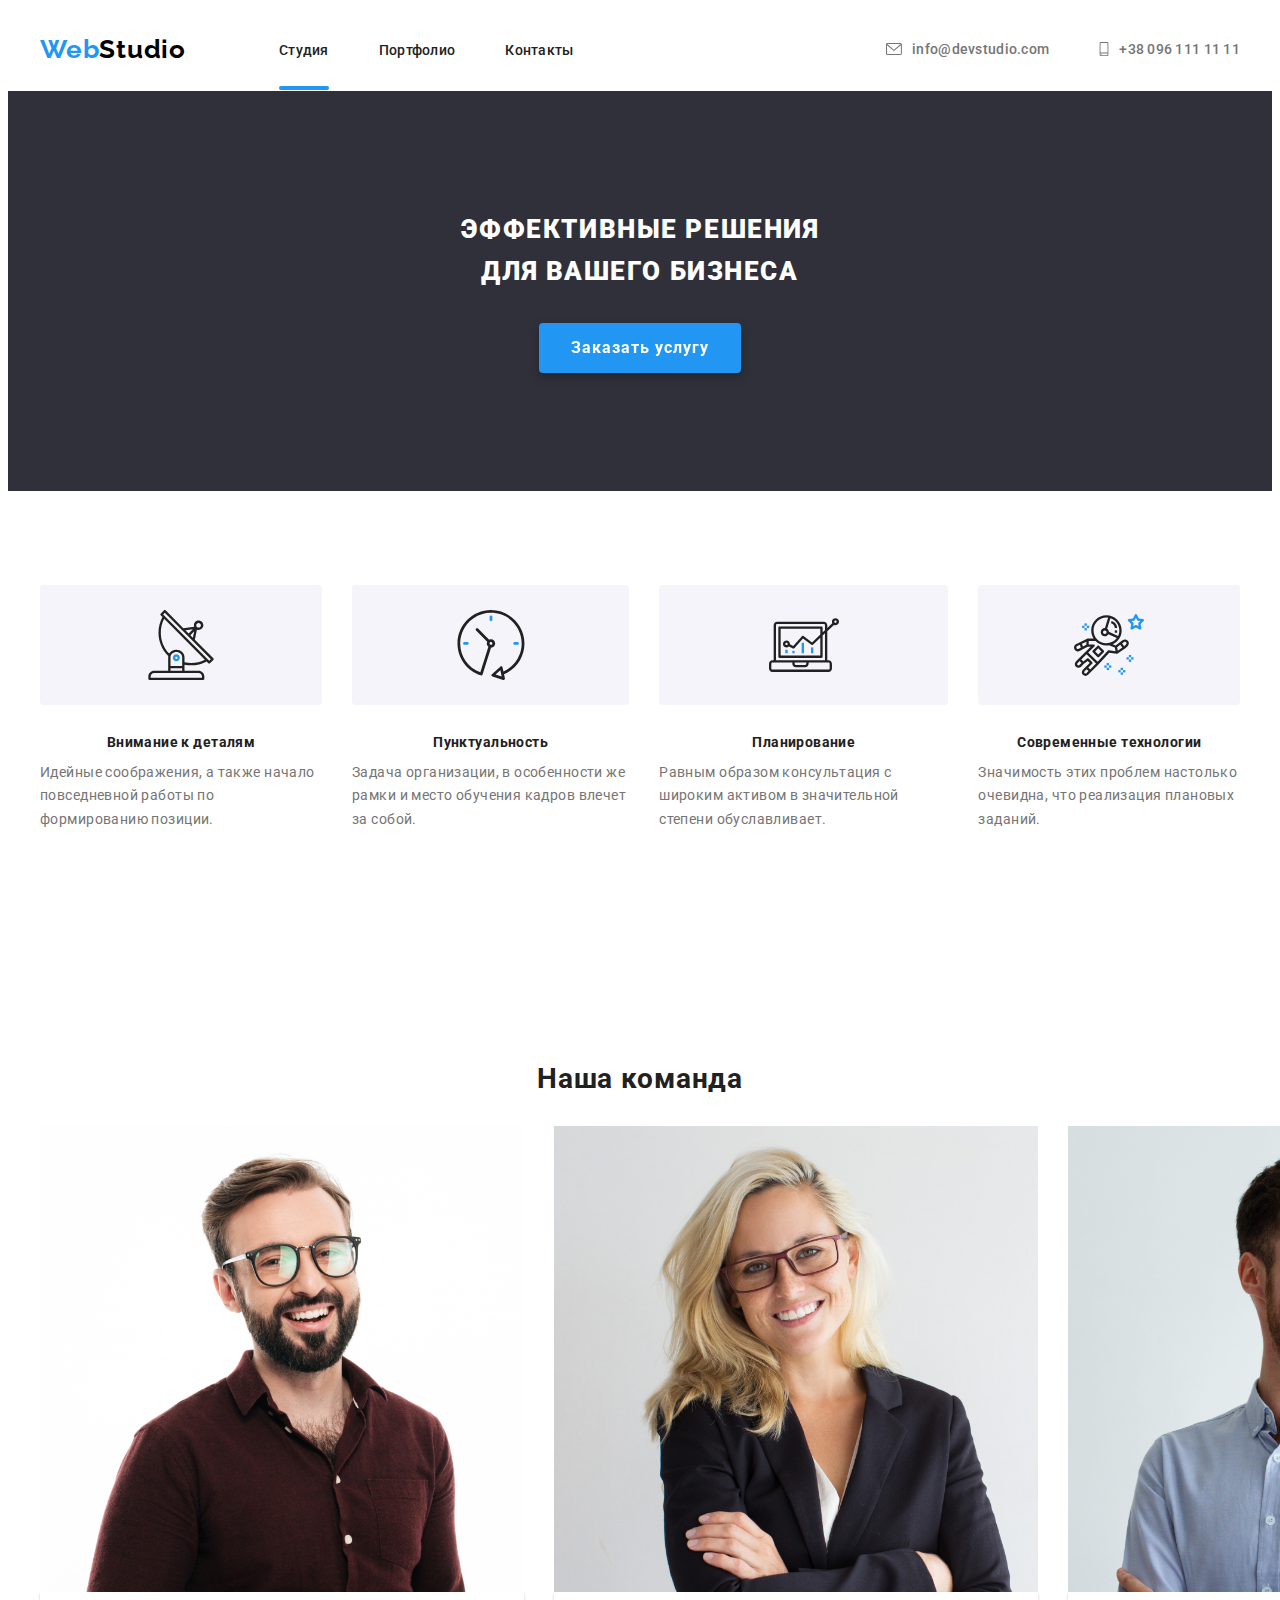
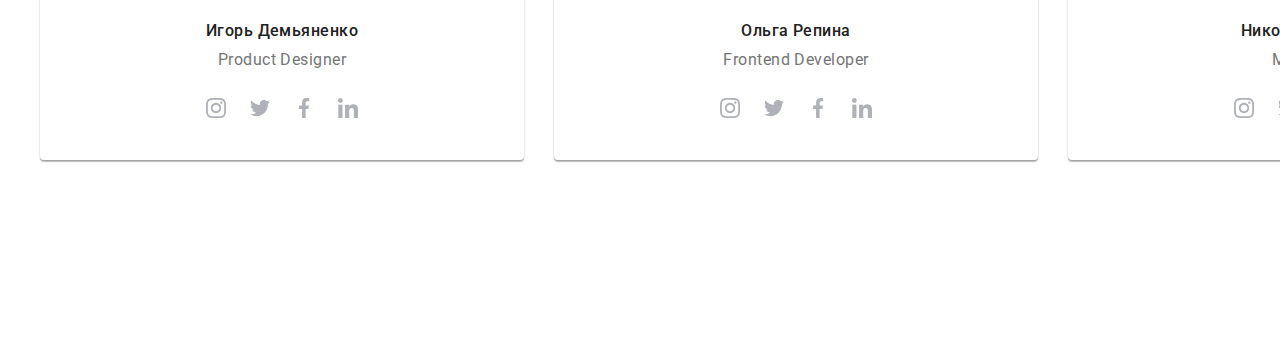
==== commit 1a562396: "Добавление секции Наша команда" ====
--- a/index.html
+++ b/index.html
@@ -126,8 +126,7 @@
         </div>
       </section>
       <!-- features -->
-      <!--<section>
-        
+      <section>
         <h2 class="visually-hidden">Особенности</h2>
 
         <div class="container features">
@@ -182,7 +181,7 @@
             </li>
           </ul>
         </div>
-      </section>-->
+      </section>
       <!--<section>
         <div class="container container__services">
           <h2 class="components-title">Чем мы занимаемся</h2>
@@ -225,21 +224,15 @@
         </div>
       </section>-->
 
-      <!-- rush-team -->
-      <!--<section class="team">
-        
-
+      <!--rush-team -->
+
+      <section class="team">
         <div class="container">
           <h2 class="components-title">Наша команда</h2>
 
           <ul class="list team-list">
             <li class="team-list__item">
-              <img
-                src="./images/img-studio/img-1.jpg"
-                alt="дизайнер"
-                width="270"
-                height="260"
-              />
+              <img src="./images/img-studio/img-1.jpg" alt="дизайнер" />
               <div class="team-list__box">
                 <h3 class="team-list__heading">Игорь Демьяненко</h3>
                 <p lang="en" class="team-list__text">Product Designer</p>
@@ -276,12 +269,7 @@
               </div>
             </li>
             <li class="team-list__item">
-              <img
-                src="./images/img-studio/img-2.jpg"
-                alt="разработчик"
-                width="270"
-                height="260"
-              />
+              <img src="./images/img-studio/img-2.jpg" alt="разработчик" />
               <div class="team-list__box">
                 <h3 class="team-list__heading">Ольга Репина</h3>
 
@@ -319,12 +307,7 @@
               </div>
             </li>
             <li class="team-list__item">
-              <img
-                src="./images/img-studio/img-3.jpg"
-                alt="маркетолог"
-                width="270"
-                height="260"
-              />
+              <img src="./images/img-studio/img-3.jpg" alt="маркетолог" />
               <div class="team-list__box">
                 <h3 class="team-list__heading">Николай Тарасов</h3>
 
@@ -362,12 +345,7 @@
               </div>
             </li>
             <li class="team-list__item">
-              <img
-                src="./images/img-studio/img-4.jpg"
-                alt="дизайнер"
-                width="270"
-                height="260"
-              />
+              <img src="./images/img-studio/img-4.jpg" alt="дизайнер" />
               <div class="team-list__box">
                 <h3 class="team-list__heading">Михаил Ермаков</h3>
                 <p lang="en" class="team-list__text">UI Designer</p>
@@ -405,7 +383,7 @@
             </li>
           </ul>
         </div>
-      </section>-->
+      </section>
 
       <!--Постоянные клиенты-->
       <!--<section>
--- a/css/main.min.css
+++ b/css/main.min.css
@@ -1,2 +1,2 @@
-:root{--main-font: Roboto, sans-serif;--secondari-font: Raleway, sans-serif;--accent-color: #2196f3;--accent-text-color: #212121;--accent-too-color: #757575;--color-white: #ffffff;--background-footer: #2f303a;--card-set-gap: 30px;--functcii--transition: 250ms cubic-bezier(0.4, 0, 0.2, 1)}.visually-hidden{position:absolute;width:1px;height:1px;margin:-1px;border:0;padding:0;white-space:nowrap;clip-path:inset(100%);clip:rect(0 0 0 0);overflow:hidden}body{font-family:var(--main-font)}.link{text-decoration:none}.list{list-style:none}.address{font-style:normal}button{font-family:inherit}h1,h2,h3,h4,h5,h6,p{margin:0}ul,ol{margin:0;padding:0}img{display:block;max-width:100%}.container{padding-left:15px;padding-right:15px}.header .container{display:flex;justify-content:space-between;align-items:center}@media screen and (min-width: 480px){.container{width:480px;margin:0 auto}}@media screen and (min-width: 768px){.container{width:768px}}@media screen and (min-width: 1200px){.container{width:1200px}}.hero__button{font-size:16px;line-height:1.87;letter-spacing:.06em;font-weight:700;cursor:pointer;background-color:var(--accent-color);color:var(--color-white);padding:10px 32px;filter:drop-shadow(0px 4px 4px rgba(0,0,0,0.25));border-radius:4px;border:0;transition:background-color 250ms cubic-bezier(0.4, 0, 0.2, 1)}.hero__button:hover,.hero__button:focus{background-color:#1182df}.logo{font-size:24px;line-height:1.16;letter-spacing:.03em;font-family:var(--secondari-font);font-weight:700;font-style:normal;display:block}.logo_theme_light{color:#000000;padding-top:16px;padding-bottom:16px}.logo_theme_dark{color:var(--color-white);display:block}.logo__logo-web{color:var(--accent-color)}@media screen and (min-width: 768px){.logo{font-size:24px;line-height:1.16;letter-spacing:.03em;font-family:var(--secondari-font);font-weight:700;font-style:normal}.logo_theme_light{color:#000000;margin-right:88px;padding-top:26px;padding-bottom:26px}.logo_theme_dark{color:var(--color-white);display:block}}@media screen and (min-width: 1200px){.logo{font-size:26px;line-height:1.19;letter-spacing:.03em;font-family:var(--secondari-font);font-weight:700;font-style:normal}.logo_theme_light{color:#000000;margin-right:93px}.logo_theme_dark{color:var(--color-white);display:block;margin-bottom:20px}}.social-list__icon{width:20px;height:20px;fill:currentColor;transition:--functcii--transition}.social-list__link:hover .social-list__icon,.social-list__link:focus .social-list__icon{color:var(--color-white)}.social-list{display:flex;align-items:center;justify-content:space-between}.social-list_theme-dark{display:flex;align-items:center;justify-content:space-between;margin-top:20px;width:206px;height:44px}.social-list__link{display:flex;align-items:center;justify-content:center;width:44px;height:44px;border-radius:50%;color:#afb1b8;transition:--functcii--transition}.social-list__link:hover,.social-list__link:focus{background-color:var(--accent-color);color:var(--accent-color)}.social-dark__link{display:flex;align-items:center;justify-content:center;width:44px;height:44px;border-radius:50%;color:var(--color-white);background-color:rgba(255,255,255,0.1);transition:--functcii--transition}.social-dark__link:hover,.social-dark__link:focus{background-color:var(--accent-color);color:var(--color-white)}.components-title{font-size:36px;line-height:1.16;letter-spacing:.03em;font-weight:700;text-align:center;color:var(--accent-text-color);margin-bottom:50px}.address-item__city{font-size:14px;line-height:1.71;letter-spacing:.03em;color:var(--color-white);margin-bottom:9px}.contact-list-dark__info:not(:last-child){margin-bottom:9px}.contact-list-dark__mail-tel{font-size:14px;line-height:1.71;letter-spacing:.03em;color:rgba(255,255,255,0.6);background:var(--background-footer)}.address-item{font-style:normal}.address-item:not(:last-child){margin-bottom:9px}.backdrop{position:fixed;top:0;left:0;width:100vw;height:100vh;background-color:rgba(0,0,0,0.5);opacity:1;transition:opascity 250ms cubic-bezier(0.4, 0, 0.2, 1),250ms cubic-bezier(0.4, 0, 0.2, 1)}.modal{position:absolute;top:50%;left:50%;width:528px;height:580px;background-color:var(--color-white);padding:40px;transform:translate(-50%, -50%) scale(1);transition:transform 250ms cubic-bezier(0.4, 0, 0.2, 1)}.modal__dutton-close{position:absolute;justify-content:center;align-items:center;top:8px;right:8px;width:30px;height:30px;background:transparent;border:1px solid rgba(0,0,0,0.1);border-radius:50%;cursor:pointer;outline:none;transition:fill 250ms cubic-bezier(0.4, 0, 0.2, 1)}.modal__dutton-close:hover,.modal__dutton-close:focus{fill:var(--accent-color)}.is-hidden{opacity:0;visibility:hidden;pointer-events:none}.backdrop.is-hidden .modal{transform:translate(-50%, -50%) scale(1.1)}.modal-form__text{font-size:20px;line-height:1.15;letter-spacing:.03em;font-weight:700;text-align:center;color:#212121;margin-bottom:12px}.modal-form{display:flex;flex-direction:column}.modal-form__wrapper{position:relative;display:block;margin-top:4px;margin-bottom:10px}.user-form-message{display:block;margin-top:4px;margin-bottom:20px}.modal-form__input{width:100%;height:40px;border:1px solid rgba(33,33,33,0.2);border-radius:4px;padding-left:42px;transition:border-color 250ms cubic-bezier(0.4, 0, 0.2, 1)}.modal-form__input:focus{outline:none;border-color:var(--accent-color)}.modal-form__icon{position:absolute;top:50%;left:12px;transform:translateY(-50%);fill:#212121;transition:fill 250ms cubic-bezier(0.4, 0, 0.2, 1)}.modal-form__input:focus+.modal-form__icon{fill:var(--accent-color)}.user-form-message__text{width:100%;height:120px;border:1px solid rgba(33,33,33,0.2);border-radius:4px;padding:12px 16px;resize:none;transition:border-color 250ms cubic-bezier(0.4, 0, 0.2, 1)}.user-form-message__text:focus{outline:none;border-color:var(--accent-color)}.modal-form-check-desc{font-size:12px;display:flex;align-items:center}.modal-form-check-desc::before{content:"";display:block;width:16px;height:16px;border:1px solid #000000;cursor:pointer;margin-right:8px}.modal-form-term:checked+.modal-form-check-desc::before{background-image:url("../images/vector.svg");background-position:center;background-color:var(--accent-color);background-repeat:no-repeat}.modal-form-term:focus+.modal-form-check-desc::before{box-shadow:0 0 0 1px #2196f3}.modal-form-btn{font-size:16px;line-height:1.87;letter-spacing:.06em;font-weight:700;cursor:pointer;background-color:var(--accent-color);color:var(--color-white);padding:10px 32px;filter:drop-shadow(0px 4px 4px rgba(0,0,0,0.25));border-radius:4px;border:0;margin-top:30px;align-self:center;transition:background-color 250ms cubic-bezier(0.4, 0, 0.2, 1)}.modal-form-btn:hover,.modal-form-btn:focus{background-color:#1182df}.modal-form-check-desc__contract{color:var(--accent-color)}.modal-form__name{font-size:12px;line-height:1.16;letter-spacing:.01em;color:#757575}.footer-form__container{display:flex;flex-direction:column;width:570px;margin-left:auto}.footer-form__button{display:flex;align-items:center;justify-content:space-between;min-width:200px;height:50px;margin-left:12px;padding:10px 28px;background:var(--accent-color);box-shadow:0px 4px 4px rgba(0,0,0,0.15);border-radius:4px;cursor:pointer;border:0}.footer-button__text{font-size:16px;line-height:1.88;letter-spacing:.06em;font-weight:700;display:flex;align-items:center;text-align:center;color:var(--color-white)}.footer-form__input{display:flex;align-items:center;justify-content:center}.footer-form__text{font-size:14px;line-height:1.14;letter-spacing:.03em;display:block;text-transform:uppercase;color:var(--color-white);margin-bottom:20px}.footer-form__email-input{height:50px;min-width:358px;padding-left:16px;border:1px solid rgba(255,255,255,0.3);box-shadow:0px 4px 4px rgba(0,0,0,0.15);border-radius:4px;background:var(--background-footer);color:var(--color-white)}.footer-form__email-input:focus{border-color:var(--accent-color);outline:none}.footer-button__icon{width:24px;height:24px}@media screen and (max-width: 767px){.header__container{display:flex;align-items:center}.contact-list{display:none}.menu-list{display:none}.burger-btn{background-color:transparent;border:none;padding:0;cursor:pointer;transition:250ms cubic-bezier(0.4, 0, 0.2, 1)}.burger-btn:hover{fill:var(--accent-color);outline:none}.mobile-menu__close{position:absolute;top:10px;right:15px;background-color:transparent;border:none;padding:0;cursor:pointer;transition:250ms cubic-bezier(0.4, 0, 0.2, 1)}.mobile-menu__close:hover{fill:var(--accent-color);outline:none}.mobile-menu__icon{width:11px;height:11px}.burger__icon{width:40px;height:40px}.mobile-menu{position:fixed;top:0;left:50%;width:100vw;max-width:480px;height:100vh;padding:48px 40px;background-color:var(--color-white);transform:translateY(-100%) translateX(-50%);transition:transform 250ms cubic-bezier(0.4, 0, 0.2, 1);opacity:0;visibility:hidden;pointer-events:none}.is-open{transform:translateY(0) translateX(-50%)}.mobile-menu.is-open{opacity:1;visibility:visible;pointer-events:auto}.mobile-menu__link{font-size:40px;line-height:1.17;letter-spacing:.02em;font-weight:500;color:var(--accent-text-color)}.mobile-menu__item:not(:last-child){margin-bottom:32px}.mobile-menu__tel{font-size:40px;line-height:1.17;letter-spacing:.02em;font-weight:500;color:#2196f3}.mobile-menu__email{font-size:24px;line-height:1.16;letter-spacing:.02em;font-weight:500;color:var(--accent-too-color)}.mobile-menu__social-link{font-size:18px;line-height:1.22;letter-spacing:.02em;font-weight:500;color:#2196f3}.mobile-menu__social-list{display:flex;align-items:center;justify-content:space-between;padding-bottom:48px}.mobile-menu__contact-item:not(:last-child){margin-bottom:32px}.mobile-menu__contact-list{margin-top:302px;margin-bottom:64px}.mobile-menu__social-item{border-right:1px solid rgba(33,33,33,0.2)}.mobile-menu__social-item:last-child{border-right:none}}@media screen and (min-width: 768px){.burger-btn{display:none}.mobile-menu{display:none}.contact-list{align-items:center;justify-content:center}.contact-list__link{display:flex;align-items:center;justify-content:center;font-size:12px;line-height:1.16;letter-spacing:.02em;font-weight:500;color:var(--accent-too-color);transition:var(--functcii--transition)}.contact-list__link:hover,.contact-list__link:focus{color:var(--accent-color);transition:var(--functcii--transition)}.contact-list__item_tel{padding-right:15px;margin-top:10px}.contact-list__icon-mail{width:14px;height:10px;justify-content:center;align-items:center;margin-right:10px;fill:currentColor}.contact-list__icon-tel{width:10px;height:14px;justify-content:center;align-items:center;margin-right:10px;fill:currentColor}}@media screen and (min-width: 1200px){.contact-list__item_tel{padding:0;margin:0}.contact-list{display:flex;margin-left:auto;align-items:center}.contact-list__link{display:flex;align-items:center;justify-content:center;font-size:14px;line-height:1.1;letter-spacing:.02em;font-weight:500;color:var(--accent-too-color);transition:var(--functcii--transition)}.contact-list__link:hover,.contact-list__link:focus{color:var(--accent-color);transition:var(--functcii--transition)}.contact-list__item{display:block;margin-right:50px}.contact-list__icon-tel{width:10px;height:14px}.contact-list__icon-mail{width:16px;height:12px}}.menu-list{display:none}@media screen and (min-width: 768px){.menu-list{display:block}.menu-list{display:flex;align-items:center;justify-content:center;margin-left:auto}.menu-list__link{font-size:14px;line-height:1.14;letter-spacing:.02em;font-weight:500;color:var(--accent-text-color);position:relative;transition:var(--functcii--transition)}.menu-list__link:hover,.menu-list__link:focus{background-color:var(--color-white);color:var(--accent-color);transition:var(--functcii--transition)}.menu-list__item:not(:last-child){margin-right:50px}.linner::after{content:"";position:absolute;left:0;bottom:0;display:block;width:100%;height:4px;background-color:var(--accent-color);margin-bottom:-32px;border-radius:2px}}@media screen and (max-width: 767px){.hero{color:var(--color-white);background-color:var(--background-footer);text-align:center;padding-top:118px;padding-bottom:118px}.hero__main-heading{font-size:26px;line-height:1.61;letter-spacing:.06em;font-weight:900;text-align:center;text-transform:uppercase;margin:0 auto;margin-bottom:30px}}.features-list__heading{font-size:14px;line-height:1.14;letter-spacing:.03em;font-weight:700;color:var(--accent-text-color);margin-bottom:10px}.features-list__item{background:var(--color-white);position:relative}.features-list__item:not(:last-child){margin-right:30px}.features-list__text{font-size:14px;line-height:1.71;letter-spacing:.03em;color:var(--accent-too-color)}.features{display:flex;padding-bottom:47px;padding-top:94px}.features-list__icon{width:70px;height:70px}.features-list__svg{display:flex;align-items:center;justify-content:center;height:120px;background-repeat:no-repeat;background-position:center;margin-bottom:30px;background:#f5f4fa;border-radius:4px}.features-list{display:flex}.services-list__overlay{display:flex;align-items:center;justify-content:center;width:100%;height:70px;position:absolute;bottom:0;pointer-events:none;background-color:rgba(47,48,58,0.8)}.services-list__text{font-size:14px;line-height:1.14;letter-spacing:.03em;font-weight:700;text-align:center;text-transform:uppercase;color:var(--color-white)}.services-list{display:flex}.container__services{padding-top:47px}.services-list__item{background:var(--color-white);position:relative}.services-list__item:not(:last-child){margin-right:30px}.team-list{display:flex}.team-list__box{padding:30px 32px;background:var(--color-white);box-shadow:0px 1px 3px rgba(0,0,0,0.12),0px 1px 1px rgba(0,0,0,0.14),0px 2px 1px rgba(0,0,0,0.2);border-radius:0px 0px 4px 4px}.team-list__heading{font-size:16px;line-height:1.18;letter-spacing:.03em;font-weight:500;text-align:center;color:var(--accent-text-color);margin-bottom:10px}.team-list__text{font-size:16px;line-height:1.18;letter-spacing:.03em;text-align:center;color:var(--accent-too-color);margin-bottom:16px}.team{padding-top:94px;padding-bottom:86px}.team-list__item{background:var(--color-white);position:relative}.team-list__item:not(:last-child){margin-right:30px}.clients{display:flex;align-items:center;justify-content:space-between}.clients__link{display:flex;align-items:center;justify-content:center;width:170px;height:90px;border:1px solid #afb1b8;box-sizing:border-box;border-radius:4px;color:#afb1b8;transition:var(--functcii--transition)}.clients__link:hover,.clients__link:focus{border-color:var(--accent-color);color:var(--accent-color)}.clients__icon{fill:currentColor;transition:var(--functcii--transition)}.clients__link:hover .clients__icon,.clients__link:focus .clients__icon{color:var(--accent-color);border-color:var(--accent-color)}.box-clients{padding-top:102px;padding-bottom:94px}.footer-box{display:flex;flex-direction:column}.footer-box-social{display:flex;flex-direction:column;width:206px;margin-left:70px}.footer{background:var(--background-footer);box-shadow:0px 4px 4px rgba(0,0,0,0.25);padding-top:60px;padding-bottom:60px}.footer-box-social__title{font-size:14px;line-height:1.14;letter-spacing:.03em;font-weight:700;text-transform:uppercase;color:var(--color-white)}
+:root{--main-font: Roboto, sans-serif;--secondari-font: Raleway, sans-serif;--accent-color: #2196f3;--accent-text-color: #212121;--accent-too-color: #757575;--color-white: #ffffff;--background-footer: #2f303a;--card-set-gap: 30px;--functcii--transition: 250ms cubic-bezier(0.4, 0, 0.2, 1)}.visually-hidden{position:absolute;width:1px;height:1px;margin:-1px;border:0;padding:0;white-space:nowrap;clip-path:inset(100%);clip:rect(0 0 0 0);overflow:hidden}body{font-family:var(--main-font)}.link{text-decoration:none}.list{list-style:none}.address{font-style:normal}button{font-family:inherit}h1,h2,h3,h4,h5,h6,p{margin:0}ul,ol{margin:0;padding:0}img{display:block;max-width:100%}.container{padding-left:15px;padding-right:15px}.header .container{display:flex;justify-content:space-between;align-items:center}@media screen and (min-width: 480px){.container{width:480px;margin:0 auto}}@media screen and (min-width: 768px){.container{width:768px}}@media screen and (min-width: 1200px){.container{width:1200px}}.hero__button{font-size:16px;line-height:1.87;letter-spacing:.06em;font-weight:700;cursor:pointer;background-color:var(--accent-color);color:var(--color-white);padding:10px 32px;filter:drop-shadow(0px 4px 4px rgba(0,0,0,0.25));border-radius:4px;border:0;transition:background-color 250ms cubic-bezier(0.4, 0, 0.2, 1)}.hero__button:hover,.hero__button:focus{background-color:#1182df}.logo{font-size:24px;line-height:1.16;letter-spacing:.03em;font-family:var(--secondari-font);font-weight:700;font-style:normal;display:block}.logo_theme_light{color:#000000;padding-top:16px;padding-bottom:16px}.logo_theme_dark{color:var(--color-white);display:block}.logo__logo-web{color:var(--accent-color)}@media screen and (min-width: 768px){.logo{font-size:24px;line-height:1.16;letter-spacing:.03em;font-family:var(--secondari-font);font-weight:700;font-style:normal}.logo_theme_light{color:#000000;margin-right:88px;padding-top:26px;padding-bottom:26px}.logo_theme_dark{color:var(--color-white);display:block}}@media screen and (min-width: 1200px){.logo{font-size:26px;line-height:1.19;letter-spacing:.03em;font-family:var(--secondari-font);font-weight:700;font-style:normal}.logo_theme_light{color:#000000;margin-right:93px}.logo_theme_dark{color:var(--color-white);display:block;margin-bottom:20px}}.social-list__icon{width:20px;height:20px;fill:currentColor;transition:--functcii--transition}.social-list__link:hover .social-list__icon,.social-list__link:focus .social-list__icon{color:var(--color-white)}.social-list{display:flex;align-items:center;justify-content:space-between}.social-list_theme-dark{display:flex;align-items:center;justify-content:space-between;margin-top:20px;width:206px;height:44px}.social-list__link{display:flex;align-items:center;justify-content:center;width:44px;height:44px;border-radius:50%;color:#afb1b8;transition:--functcii--transition}.social-list__link:hover,.social-list__link:focus{background-color:var(--accent-color);color:var(--accent-color)}.social-dark__link{display:flex;align-items:center;justify-content:center;width:44px;height:44px;border-radius:50%;color:var(--color-white);background-color:rgba(255,255,255,0.1);transition:--functcii--transition}.social-dark__link:hover,.social-dark__link:focus{background-color:var(--accent-color);color:var(--color-white)}.address-item__city{font-size:14px;line-height:1.71;letter-spacing:.03em;color:var(--color-white);margin-bottom:9px}.contact-list-dark__info:not(:last-child){margin-bottom:9px}.contact-list-dark__mail-tel{font-size:14px;line-height:1.71;letter-spacing:.03em;color:rgba(255,255,255,0.6);background:var(--background-footer)}.address-item{font-style:normal}.address-item:not(:last-child){margin-bottom:9px}.backdrop{position:fixed;top:0;left:0;width:100vw;height:100vh;background-color:rgba(0,0,0,0.5);opacity:1;transition:opascity 250ms cubic-bezier(0.4, 0, 0.2, 1),250ms cubic-bezier(0.4, 0, 0.2, 1)}.modal{position:absolute;top:50%;left:50%;width:528px;height:580px;background-color:var(--color-white);padding:40px;transform:translate(-50%, -50%) scale(1);transition:transform 250ms cubic-bezier(0.4, 0, 0.2, 1)}.modal__dutton-close{position:absolute;justify-content:center;align-items:center;top:8px;right:8px;width:30px;height:30px;background:transparent;border:1px solid rgba(0,0,0,0.1);border-radius:50%;cursor:pointer;outline:none;transition:fill 250ms cubic-bezier(0.4, 0, 0.2, 1)}.modal__dutton-close:hover,.modal__dutton-close:focus{fill:var(--accent-color)}.is-hidden{opacity:0;visibility:hidden;pointer-events:none}.backdrop.is-hidden .modal{transform:translate(-50%, -50%) scale(1.1)}.modal-form__text{font-size:20px;line-height:1.15;letter-spacing:.03em;font-weight:700;text-align:center;color:#212121;margin-bottom:12px}.modal-form{display:flex;flex-direction:column}.modal-form__wrapper{position:relative;display:block;margin-top:4px;margin-bottom:10px}.user-form-message{display:block;margin-top:4px;margin-bottom:20px}.modal-form__input{width:100%;height:40px;border:1px solid rgba(33,33,33,0.2);border-radius:4px;padding-left:42px;transition:border-color 250ms cubic-bezier(0.4, 0, 0.2, 1)}.modal-form__input:focus{outline:none;border-color:var(--accent-color)}.modal-form__icon{position:absolute;top:50%;left:12px;transform:translateY(-50%);fill:#212121;transition:fill 250ms cubic-bezier(0.4, 0, 0.2, 1)}.modal-form__input:focus+.modal-form__icon{fill:var(--accent-color)}.user-form-message__text{width:100%;height:120px;border:1px solid rgba(33,33,33,0.2);border-radius:4px;padding:12px 16px;resize:none;transition:border-color 250ms cubic-bezier(0.4, 0, 0.2, 1)}.user-form-message__text:focus{outline:none;border-color:var(--accent-color)}.modal-form-check-desc{font-size:12px;display:flex;align-items:center}.modal-form-check-desc::before{content:"";display:block;width:16px;height:16px;border:1px solid #000000;cursor:pointer;margin-right:8px}.modal-form-term:checked+.modal-form-check-desc::before{background-image:url("../images/vector.svg");background-position:center;background-color:var(--accent-color);background-repeat:no-repeat}.modal-form-term:focus+.modal-form-check-desc::before{box-shadow:0 0 0 1px #2196f3}.modal-form-btn{font-size:16px;line-height:1.87;letter-spacing:.06em;font-weight:700;cursor:pointer;background-color:var(--accent-color);color:var(--color-white);padding:10px 32px;filter:drop-shadow(0px 4px 4px rgba(0,0,0,0.25));border-radius:4px;border:0;margin-top:30px;align-self:center;transition:background-color 250ms cubic-bezier(0.4, 0, 0.2, 1)}.modal-form-btn:hover,.modal-form-btn:focus{background-color:#1182df}.modal-form-check-desc__contract{color:var(--accent-color)}.modal-form__name{font-size:12px;line-height:1.16;letter-spacing:.01em;color:#757575}.footer-form__container{display:flex;flex-direction:column;width:570px;margin-left:auto}.footer-form__button{display:flex;align-items:center;justify-content:space-between;min-width:200px;height:50px;margin-left:12px;padding:10px 28px;background:var(--accent-color);box-shadow:0px 4px 4px rgba(0,0,0,0.15);border-radius:4px;cursor:pointer;border:0}.footer-button__text{font-size:16px;line-height:1.88;letter-spacing:.06em;font-weight:700;display:flex;align-items:center;text-align:center;color:var(--color-white)}.footer-form__input{display:flex;align-items:center;justify-content:center}.footer-form__text{font-size:14px;line-height:1.14;letter-spacing:.03em;display:block;text-transform:uppercase;color:var(--color-white);margin-bottom:20px}.footer-form__email-input{height:50px;min-width:358px;padding-left:16px;border:1px solid rgba(255,255,255,0.3);box-shadow:0px 4px 4px rgba(0,0,0,0.15);border-radius:4px;background:var(--background-footer);color:var(--color-white)}.footer-form__email-input:focus{border-color:var(--accent-color);outline:none}.footer-button__icon{width:24px;height:24px}@media screen and (max-width: 767px){.header__container{display:flex;align-items:center;margin:0 auto}.contact-list{display:none}.menu-list{display:none}.burger-btn{background-color:transparent;border:none;padding:0;cursor:pointer;transition:250ms cubic-bezier(0.4, 0, 0.2, 1)}.burger-btn:hover{fill:var(--accent-color);outline:none}.mobile-menu__close{position:absolute;top:10px;right:15px;background-color:transparent;border:none;padding:0;cursor:pointer;transition:250ms cubic-bezier(0.4, 0, 0.2, 1)}.mobile-menu__close:hover{fill:var(--accent-color);outline:none}.mobile-menu__icon{width:11px;height:11px}.burger__icon{width:40px;height:40px}.mobile-menu{position:fixed;top:0;left:50%;width:100vw;max-width:480px;height:100vh;padding:48px 40px;background-color:var(--color-white);transform:translateY(-100%) translateX(-50%);transition:transform 250ms cubic-bezier(0.4, 0, 0.2, 1);opacity:0;visibility:hidden;pointer-events:none}.is-open{transform:translateY(0) translateX(-50%)}.mobile-menu.is-open{opacity:1;visibility:visible;pointer-events:auto}.mobile-menu__link{font-size:40px;line-height:1.17;letter-spacing:.02em;font-weight:500;color:var(--accent-text-color)}.mobile-menu__item:not(:last-child){margin-bottom:32px}.mobile-menu__tel{font-size:40px;line-height:1.17;letter-spacing:.02em;font-weight:500;color:#2196f3}.mobile-menu__email{font-size:24px;line-height:1.16;letter-spacing:.02em;font-weight:500;color:var(--accent-too-color)}.mobile-menu__social-link{font-size:18px;line-height:1.22;letter-spacing:.02em;font-weight:500;color:#2196f3}.mobile-menu__social-list{display:flex;align-items:center;justify-content:space-between;padding-bottom:48px}.mobile-menu__contact-item:not(:last-child){margin-bottom:32px}.mobile-menu__contact-list{margin-top:302px;margin-bottom:64px}.mobile-menu__social-item:not(:last-child){border-right:1px solid rgba(33,33,33,0.2);padding-right:10px}}@media screen and (min-width: 768px){.burger-btn{display:none}.mobile-menu{display:none}.contact-list{align-items:center;justify-content:center}.contact-list__link{display:flex;align-items:center;justify-content:center;font-size:12px;line-height:1.16;letter-spacing:.02em;font-weight:500;color:var(--accent-too-color);transition:var(--functcii--transition)}.contact-list__link:hover,.contact-list__link:focus{color:var(--accent-color);transition:var(--functcii--transition)}.contact-list__item_tel{padding-right:15px;margin-top:10px}.contact-list__icon-mail{width:14px;height:10px;justify-content:center;align-items:center;margin-right:10px;fill:currentColor}.contact-list__icon-tel{width:10px;height:14px;justify-content:center;align-items:center;margin-right:10px;fill:currentColor}}@media screen and (min-width: 1200px){.contact-list__item_tel{padding:0;margin:0}.contact-list{display:flex;margin-left:auto;align-items:center}.contact-list__link{display:flex;align-items:center;justify-content:center;font-size:14px;line-height:1.1;letter-spacing:.02em;font-weight:500;color:var(--accent-too-color);transition:var(--functcii--transition)}.contact-list__link:hover,.contact-list__link:focus{color:var(--accent-color);transition:var(--functcii--transition)}.contact-list__item{display:block;margin-right:50px}.contact-list__icon-tel{width:10px;height:14px}.contact-list__icon-mail{width:16px;height:12px}}.menu-list{display:none}@media screen and (min-width: 768px){.menu-list{display:block}.menu-list{display:flex;align-items:center;justify-content:center;margin-left:auto}.menu-list__link{font-size:14px;line-height:1.14;letter-spacing:.02em;font-weight:500;color:var(--accent-text-color);position:relative;transition:var(--functcii--transition)}.menu-list__link:hover,.menu-list__link:focus{background-color:var(--color-white);color:var(--accent-color);transition:var(--functcii--transition)}.menu-list__item:not(:last-child){margin-right:50px}.linner::after{content:"";position:absolute;left:0;bottom:0;display:block;width:100%;height:4px;background-color:var(--accent-color);margin-bottom:-32px;border-radius:2px}}.hero{color:var(--color-white);background-color:var(--background-footer);text-align:center;padding-top:118px;padding-bottom:118px}.hero__main-heading{font-size:26px;line-height:1.61;letter-spacing:.06em;font-weight:900;text-align:center;text-transform:uppercase;margin:0 auto;margin-bottom:30px;max-width:360px}@media screen and (min-width: 768px){.hero{color:var(--color-white);background-color:var(--background-footer);text-align:center;padding-top:118px;padding-bottom:118px}.hero__main-heading{font-size:26px;line-height:1.61;letter-spacing:.06em;font-weight:900;text-align:center;text-transform:uppercase;margin:0 auto;margin-bottom:30px;max-width:360px}}.features{padding-bottom:60px;padding-top:60px}.features-list__item{background:var(--color-white);position:relative}.features-list__item:not(:last-child){margin-bottom:30px}.features-list__svg{display:flex;align-items:center;justify-content:center;height:120px;background-repeat:no-repeat;background-position:center;margin-bottom:30px;background:#f5f4fa;border-radius:4px}.features-list__icon{width:70px;height:70px}.features-list__heading{font-size:14px;line-height:1.14;letter-spacing:.03em;font-weight:700;color:var(--accent-text-color);margin-bottom:10px;display:flex;justify-content:center}.features-list__text{font-size:14px;line-height:1.71;letter-spacing:.03em;color:var(--accent-too-color)}@media screen and (min-width: 768px) and (max-width: 1199px){.features-list{display:flex;flex-wrap:wrap;padding:0;list-style:none;margin-right:-30px;margin-bottom:-30px}.features-list__item{margin-right:30px;margin-bottom:30px}.features-list>.features-list__item{flex-basis:calc(100% / 2 - var(--card-set-gap))}.features-list__heading{display:block}}@media screen and (min-width: 1200px){.features-list__heading{font-size:14px;line-height:1.14;letter-spacing:.03em;font-weight:700;color:var(--accent-text-color);margin-bottom:10px}.features-list__item{background:var(--color-white);position:relative;margin-bottom:auto}.features-list__item:not(:last-child){margin-right:30px}.features-list__text{font-size:14px;line-height:1.71;letter-spacing:.03em;color:var(--accent-too-color)}.features{display:flex;padding-bottom:47px;padding-top:94px}.features-list__icon{width:70px;height:70px}.features-list__svg{display:flex;align-items:center;justify-content:center;height:120px;background-repeat:no-repeat;background-position:center;margin-bottom:30px;background:#f5f4fa;border-radius:4px}.features-list{display:flex;justify-content:center;align-items:center;flex-wrap:nowrap;margin-left:0;margin-top:0}}.services-list__overlay{display:flex;align-items:center;justify-content:center;width:100%;height:70px;position:absolute;bottom:0;pointer-events:none;background-color:rgba(47,48,58,0.8)}.services-list__text{font-size:14px;line-height:1.14;letter-spacing:.03em;font-weight:700;text-align:center;text-transform:uppercase;color:var(--color-white)}.services-list{display:flex}.container__services{padding-top:47px}.services-list__item{background:var(--color-white);position:relative}.services-list__item:not(:last-child){margin-right:30px}.components-title{font-size:28px;line-height:1.17;letter-spacing:.03em;font-weight:700;text-align:center;color:var(--accent-text-color);padding-bottom:30px;padding-top:60px}.team-list__box{padding-top:30px;padding-bottom:24px;background:var(--color-white);box-shadow:0px 1px 3px rgba(0,0,0,0.12),0px 1px 1px rgba(0,0,0,0.14),0px 2px 1px rgba(0,0,0,0.2);border-radius:0px 0px 4px 4px}.team-list__text{font-size:16px;line-height:1.18;letter-spacing:.03em;text-align:center;color:var(--accent-too-color);margin-bottom:16px;margin-top:10px}.team-list__heading{font-size:16px;line-height:1.18;letter-spacing:.03em;font-weight:500;text-align:center;color:var(--accent-text-color)}.social-list{display:flex;align-items:center;justify-content:space-between;padding-left:122px;padding-right:122px}.team-list__item{background:var(--color-white);position:relative}.team-list__item:not(:last-child){margin-bottom:30px}.team-list{padding-bottom:60px}@media screen and (min-width: 768px) and (max-width: 1199px){.team-list{padding-bottom:60px;display:flex;flex-wrap:wrap;list-style:none;margin-right:-30px;margin-bottom:-30px}.team-list__item{margin-right:30px;margin-bottom:30px}.team-list>.team-list__item{flex-basis:calc(100% / 2 - var(--card-set-gap))}}.team-list{display:flex}.team-list__box{padding:30px 32px;background:var(--color-white);box-shadow:0px 1px 3px rgba(0,0,0,0.12),0px 1px 1px rgba(0,0,0,0.14),0px 2px 1px rgba(0,0,0,0.2);border-radius:0px 0px 4px 4px}.team-list__heading{font-size:16px;line-height:1.18;letter-spacing:.03em;font-weight:500;text-align:center;color:var(--accent-text-color);margin-bottom:10px}.team-list__text{font-size:16px;line-height:1.18;letter-spacing:.03em;text-align:center;color:var(--accent-too-color);margin-bottom:16px}.team{padding-top:94px;padding-bottom:86px}.team-list__item{background:var(--color-white);position:relative}.team-list__item:not(:last-child){margin-right:30px}.clients{display:flex;align-items:center;justify-content:space-between}.clients__link{display:flex;align-items:center;justify-content:center;width:170px;height:90px;border:1px solid #afb1b8;box-sizing:border-box;border-radius:4px;color:#afb1b8;transition:var(--functcii--transition)}.clients__link:hover,.clients__link:focus{border-color:var(--accent-color);color:var(--accent-color)}.clients__icon{fill:currentColor;transition:var(--functcii--transition)}.clients__link:hover .clients__icon,.clients__link:focus .clients__icon{color:var(--accent-color);border-color:var(--accent-color)}.box-clients{padding-top:102px;padding-bottom:94px}.footer-box{display:flex;flex-direction:column}.footer-box-social{display:flex;flex-direction:column;width:206px;margin-left:70px}.footer{background:var(--background-footer);box-shadow:0px 4px 4px rgba(0,0,0,0.25);padding-top:60px;padding-bottom:60px}.footer-box-social__title{font-size:14px;line-height:1.14;letter-spacing:.03em;font-weight:700;text-transform:uppercase;color:var(--color-white)}
 /*# sourceMappingURL=main.min.css.map */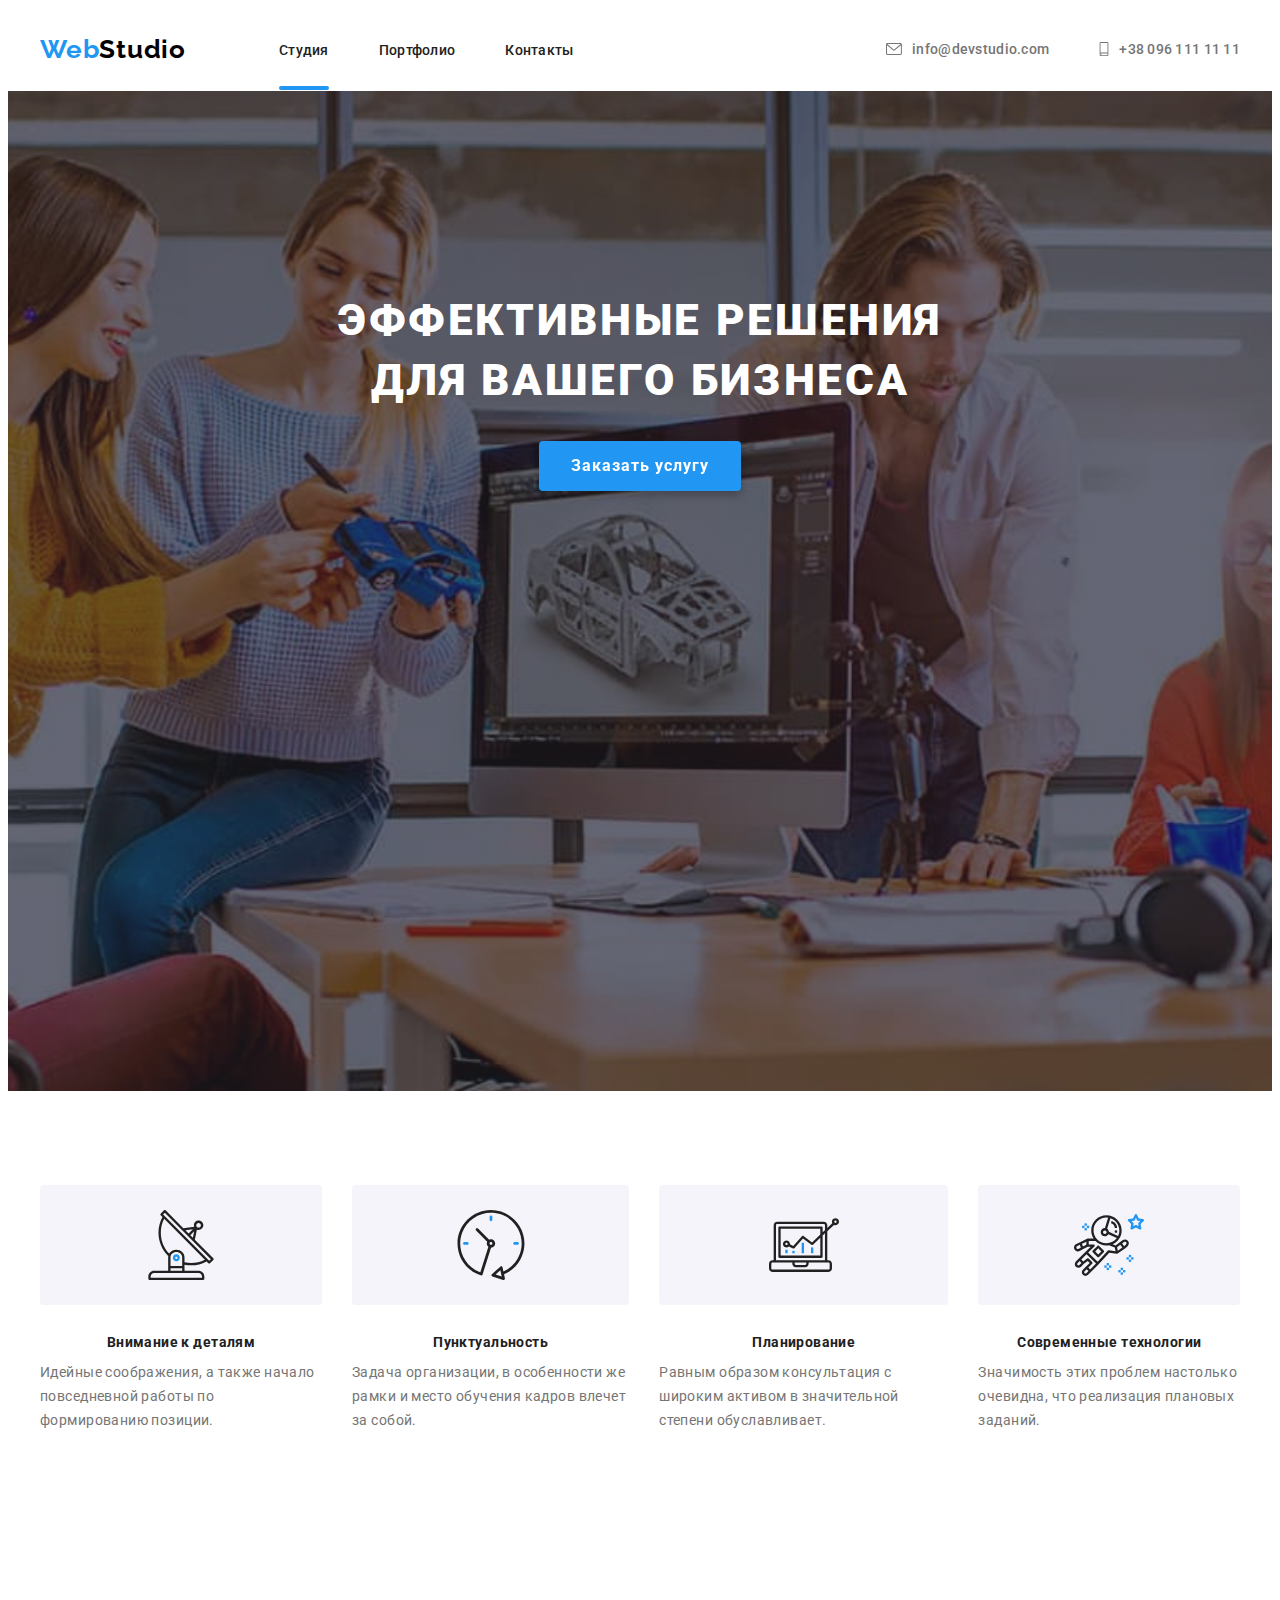
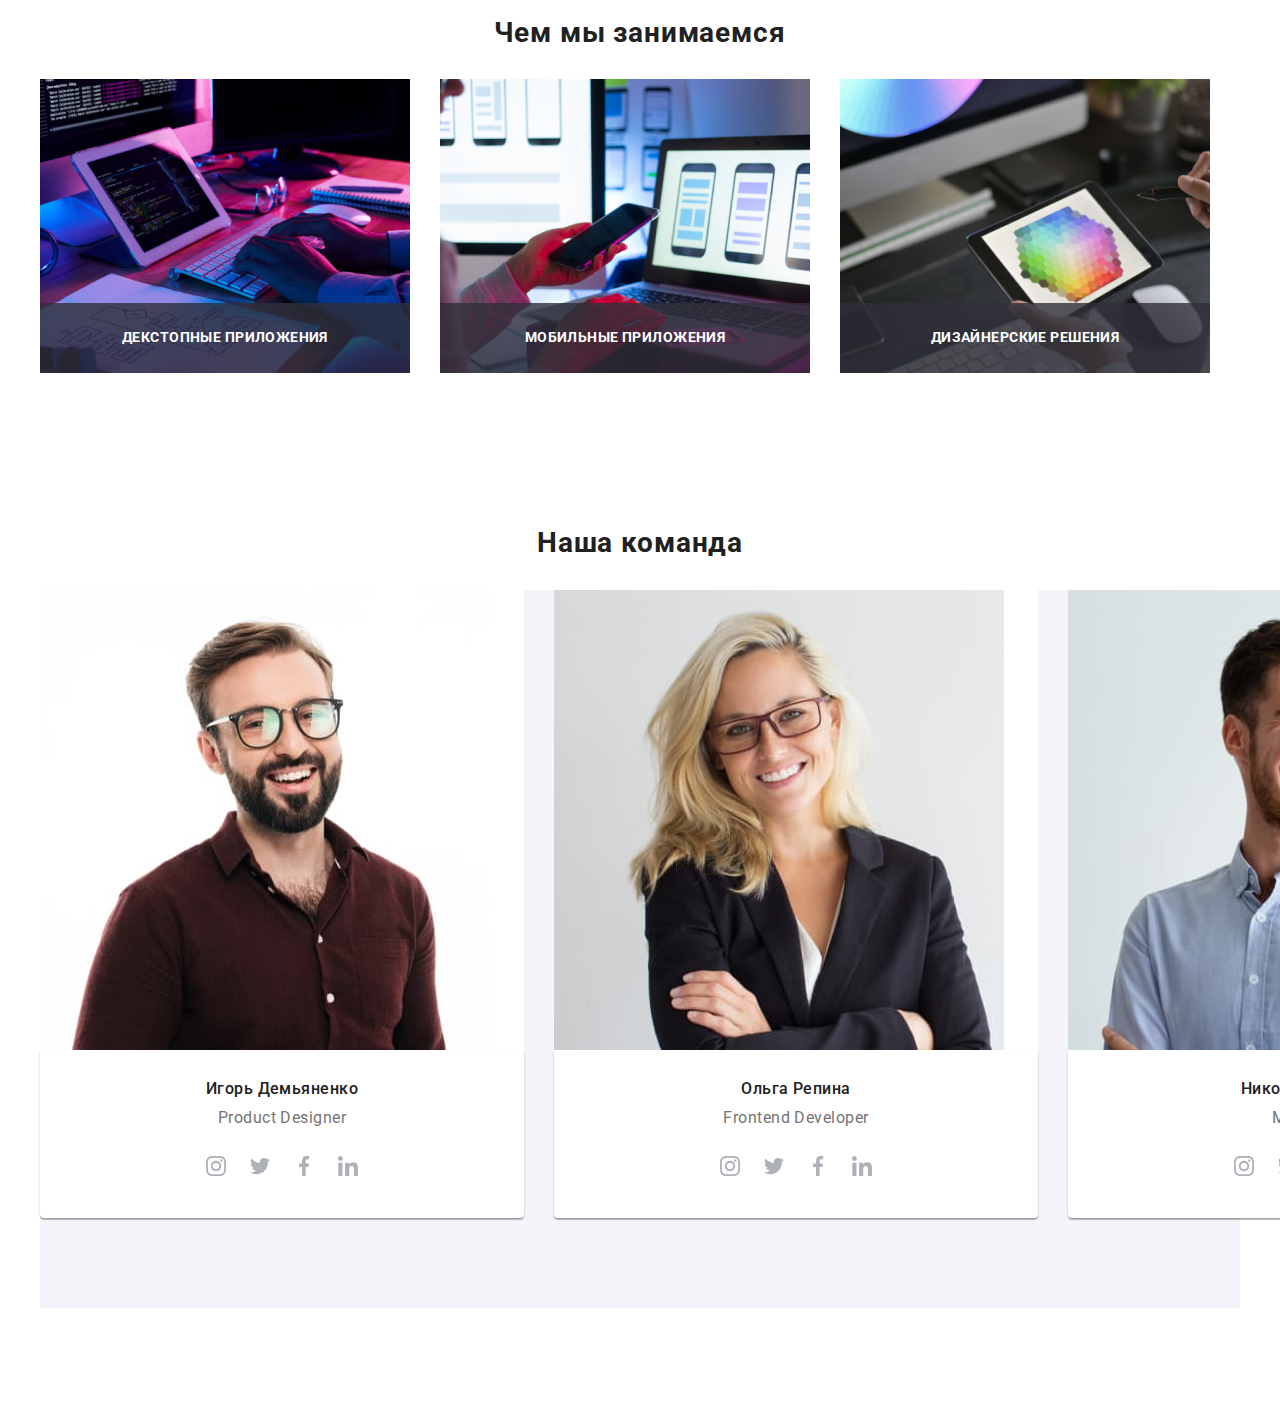
==== commit ef5851e1: "Добавление изображений Наша команда" ====
--- a/index.html
+++ b/index.html
@@ -182,7 +182,7 @@
           </ul>
         </div>
       </section>
-      <!--<section>
+      <section>
         <div class="container container__services">
           <h2 class="components-title">Чем мы занимаемся</h2>
 
@@ -222,7 +222,7 @@
             </li>
           </ul>
         </div>
-      </section>-->
+      </section>
 
       <!--rush-team -->
 
@@ -232,7 +232,29 @@
 
           <ul class="list team-list">
             <li class="team-list__item">
-              <img src="./images/img-studio/img-1.jpg" alt="дизайнер" />
+              <picture>
+                 <sourse
+                  srcset="./images/team/desktop-igor1x.webp 1x, ./images/team/desktop-igor@2x.webp 2x"
+                  media="(min-width: 1200px)" type="image/webp"/>
+                <sourse
+                  srcset="./images/team/desktop-igor1x.jpg 1x, ./images/team/desktop-igor@2x.jpg 2x"
+                  media="(min-width: 1200px)"/>
+                   <sourse
+                  srcset="./images/team/tablet-igor1x.webp 1x, ./images/team/tablet-igor@2x.webp 2x"
+                  media="(min-width: 768px)" type="image/webp"/>
+                <sourse
+                  srcset="./images/team/tablet-igor1x.jpg 1x, ./images/team/tablet-igor@2x.jpg 2x"
+                  media="(min-width: 768px)"/>
+                    <sourse
+                  srcset="./images/team/mobile-igor1x.webp 1x, ./images/team/mobile-igor@2x.webp 2x"
+                  media="(max-width: 768px)" type="image/webp"/>
+                <sourse
+                  srcset="./images/team/mobile-igor1x.jpg 1x, ./images/team/mobile-igor@2x.jpg 2x"
+                  media="(max-width: 768px)"/>
+                
+                <img src="./images/team/mobile-igor1x.jpg" alt="дизайнер"/>
+              </picture>
+
               <div class="team-list__box">
                 <h3 class="team-list__heading">Игорь Демьяненко</h3>
                 <p lang="en" class="team-list__text">Product Designer</p>
@@ -269,7 +291,28 @@
               </div>
             </li>
             <li class="team-list__item">
-              <img src="./images/img-studio/img-2.jpg" alt="разработчик" />
+              <picture>
+                <sourse
+                  srcset="./images/team/desktop-olga1x.webp 1x, ./images/team/desktop-olga@2x.webp 2x"
+                  media="(min-width: 1200px)" type="image/webp">
+               <sourse
+                  srcset="./images/team/desktop-olga1x.jpg 1x, ./images/team/desktop-olga@2x.jpg 2x"
+                  media="(min-width: 1200px)">
+                   <sourse
+                  srcset="./images/team/tablet-olga1x.webp 1x, ./images/team/tablet-olga@2x.webp 2x"
+                  media="(min-width: 768px)" type="image/webp">
+                <sourse
+                  srcset="./images/team/tablet-olga1x.jpg 1x, ./images/team/tablet-olga@2x.jpg 2x"
+                  media="(min-width: 768px)">
+                  <sourse
+                  srcset="./images/team/mobile-olga1x.webp 1x, ./images/team/mobile-olga@2x.webp 2x"
+                  media="(max-width: 768px)" type="image/webp">
+                <sourse
+                  srcset="./images/team/mobile-olga1x.jpg 1x, ./images/team/mobile-olga@2x.jpg 2x"
+                  media="(max-width: 768px)">
+                <img src="./images/team/mobile-olga1x.jpg" alt="разработчик"/>
+              </picture>
+              
               <div class="team-list__box">
                 <h3 class="team-list__heading">Ольга Репина</h3>
 
@@ -307,7 +350,28 @@
               </div>
             </li>
             <li class="team-list__item">
-              <img src="./images/img-studio/img-3.jpg" alt="маркетолог" />
+              <picture>
+                 <sourse
+                  srcset="./images/team/desktop-nikolay1x.webp 1x, ./images/team/desktop-nikolay@2x.webp 2x"
+                  media="(min-width: 1200px)" type="image/webp">
+               <sourse
+                  srcset="./images/team/desktop-nikolay1x.jpg 1x, ./images/team/desktop-nikolay@2x.jpg 2x"
+                  media="(min-width: 1200px)">
+                  <sourse
+                  srcset="./images/team/tablet-nikolay1x.webp 1x, ./images/team/tablet-nikolay@2x.webp 2x"
+                  media="(min-width: 768px)" type="image/webp">
+                <sourse
+                  srcset="./images/team/tablet-nikolay1x.jpg 1x, ./images/team/tablet-nikolay@2x.jpg 2x"
+                  media="(min-width: 768px)">
+                    <sourse
+                  srcset="./images/team/mobile-nikolay1x.webp 1x, ./images/team/mobile-nikolay@2x.webp 2x"
+                  media="(max-width: 768px)" type="image/webp">
+                <sourse
+                  srcset="./images/team/mobile-nikolay1x.jpg 1x, ./images/team/mobile-nikolay@2x.jpg 2x"
+                  media="(max-width: 768px)">
+                <img src="./images/team/mobile-nikolay1x.jpg" alt="маркетолог"/>
+              </picture>
+              
               <div class="team-list__box">
                 <h3 class="team-list__heading">Николай Тарасов</h3>
 
@@ -345,7 +409,28 @@
               </div>
             </li>
             <li class="team-list__item">
-              <img src="./images/img-studio/img-4.jpg" alt="дизайнер" />
+              <picture>
+                 <sourse
+                  srcset="./images/team/desktop-michail1x.webp 1x, ./images/team/desktop-michail@2x.webp 2x"
+                  media="(min-width: 1200px)" type="image/webp">
+               <sourse
+                  srcset="./images/team/desktop-michail1x.jpg 1x, ./images/team/desktop-michail@2x.jpg 2x"
+                  media="(min-width: 1200px)">
+                   <sourse
+                  srcset="./images/team/tablet-michail1x.webp 1x, ./images/team/tablet-michail@2x.webp 2x"
+                  media="(min-width: 768px)" type="image/webp">
+                <sourse
+                  srcset="./images/team/tablet-michail1x.jpg 1x, ./images/team/tablet-michail@2x.jpg 2x"
+                  media="(min-width: 768px)">
+                  <sourse
+                  srcset="./images/team/mobile-michail1x.webp 1x, ./images/team/mobile-michail@2x.webp 2x"
+                  media="(max-width: 768px)" type="image/webp">
+                <sourse
+                  srcset="./images/team/mobile-michail1x.jpg 1x, ./images/team/mobile-michail@2x.jpg 2x"
+                  media="(max-width: 768px)">
+               <img src="./images/team/mobile-michail1x.jpg" alt="дизайнер"/>
+              </picture>
+              
               <div class="team-list__box">
                 <h3 class="team-list__heading">Михаил Ермаков</h3>
                 <p lang="en" class="team-list__text">UI Designer</p>
--- a/css/main.min.css
+++ b/css/main.min.css
@@ -1,2 +1,2 @@
-:root{--main-font: Roboto, sans-serif;--secondari-font: Raleway, sans-serif;--accent-color: #2196f3;--accent-text-color: #212121;--accent-too-color: #757575;--color-white: #ffffff;--background-footer: #2f303a;--card-set-gap: 30px;--functcii--transition: 250ms cubic-bezier(0.4, 0, 0.2, 1)}.visually-hidden{position:absolute;width:1px;height:1px;margin:-1px;border:0;padding:0;white-space:nowrap;clip-path:inset(100%);clip:rect(0 0 0 0);overflow:hidden}body{font-family:var(--main-font)}.link{text-decoration:none}.list{list-style:none}.address{font-style:normal}button{font-family:inherit}h1,h2,h3,h4,h5,h6,p{margin:0}ul,ol{margin:0;padding:0}img{display:block;max-width:100%}.container{padding-left:15px;padding-right:15px}.header .container{display:flex;justify-content:space-between;align-items:center}@media screen and (min-width: 480px){.container{width:480px;margin:0 auto}}@media screen and (min-width: 768px){.container{width:768px}}@media screen and (min-width: 1200px){.container{width:1200px}}.hero__button{font-size:16px;line-height:1.87;letter-spacing:.06em;font-weight:700;cursor:pointer;background-color:var(--accent-color);color:var(--color-white);padding:10px 32px;filter:drop-shadow(0px 4px 4px rgba(0,0,0,0.25));border-radius:4px;border:0;transition:background-color 250ms cubic-bezier(0.4, 0, 0.2, 1)}.hero__button:hover,.hero__button:focus{background-color:#1182df}.logo{font-size:24px;line-height:1.16;letter-spacing:.03em;font-family:var(--secondari-font);font-weight:700;font-style:normal;display:block}.logo_theme_light{color:#000000;padding-top:16px;padding-bottom:16px}.logo_theme_dark{color:var(--color-white);display:block}.logo__logo-web{color:var(--accent-color)}@media screen and (min-width: 768px){.logo{font-size:24px;line-height:1.16;letter-spacing:.03em;font-family:var(--secondari-font);font-weight:700;font-style:normal}.logo_theme_light{color:#000000;margin-right:88px;padding-top:26px;padding-bottom:26px}.logo_theme_dark{color:var(--color-white);display:block}}@media screen and (min-width: 1200px){.logo{font-size:26px;line-height:1.19;letter-spacing:.03em;font-family:var(--secondari-font);font-weight:700;font-style:normal}.logo_theme_light{color:#000000;margin-right:93px}.logo_theme_dark{color:var(--color-white);display:block;margin-bottom:20px}}.social-list__icon{width:20px;height:20px;fill:currentColor;transition:--functcii--transition}.social-list__link:hover .social-list__icon,.social-list__link:focus .social-list__icon{color:var(--color-white)}.social-list{display:flex;align-items:center;justify-content:space-between}.social-list_theme-dark{display:flex;align-items:center;justify-content:space-between;margin-top:20px;width:206px;height:44px}.social-list__link{display:flex;align-items:center;justify-content:center;width:44px;height:44px;border-radius:50%;color:#afb1b8;transition:--functcii--transition}.social-list__link:hover,.social-list__link:focus{background-color:var(--accent-color);color:var(--accent-color)}.social-dark__link{display:flex;align-items:center;justify-content:center;width:44px;height:44px;border-radius:50%;color:var(--color-white);background-color:rgba(255,255,255,0.1);transition:--functcii--transition}.social-dark__link:hover,.social-dark__link:focus{background-color:var(--accent-color);color:var(--color-white)}.address-item__city{font-size:14px;line-height:1.71;letter-spacing:.03em;color:var(--color-white);margin-bottom:9px}.contact-list-dark__info:not(:last-child){margin-bottom:9px}.contact-list-dark__mail-tel{font-size:14px;line-height:1.71;letter-spacing:.03em;color:rgba(255,255,255,0.6);background:var(--background-footer)}.address-item{font-style:normal}.address-item:not(:last-child){margin-bottom:9px}.backdrop{position:fixed;top:0;left:0;width:100vw;height:100vh;background-color:rgba(0,0,0,0.5);opacity:1;transition:opascity 250ms cubic-bezier(0.4, 0, 0.2, 1),250ms cubic-bezier(0.4, 0, 0.2, 1)}.modal{position:absolute;top:50%;left:50%;width:528px;height:580px;background-color:var(--color-white);padding:40px;transform:translate(-50%, -50%) scale(1);transition:transform 250ms cubic-bezier(0.4, 0, 0.2, 1)}.modal__dutton-close{position:absolute;justify-content:center;align-items:center;top:8px;right:8px;width:30px;height:30px;background:transparent;border:1px solid rgba(0,0,0,0.1);border-radius:50%;cursor:pointer;outline:none;transition:fill 250ms cubic-bezier(0.4, 0, 0.2, 1)}.modal__dutton-close:hover,.modal__dutton-close:focus{fill:var(--accent-color)}.is-hidden{opacity:0;visibility:hidden;pointer-events:none}.backdrop.is-hidden .modal{transform:translate(-50%, -50%) scale(1.1)}.modal-form__text{font-size:20px;line-height:1.15;letter-spacing:.03em;font-weight:700;text-align:center;color:#212121;margin-bottom:12px}.modal-form{display:flex;flex-direction:column}.modal-form__wrapper{position:relative;display:block;margin-top:4px;margin-bottom:10px}.user-form-message{display:block;margin-top:4px;margin-bottom:20px}.modal-form__input{width:100%;height:40px;border:1px solid rgba(33,33,33,0.2);border-radius:4px;padding-left:42px;transition:border-color 250ms cubic-bezier(0.4, 0, 0.2, 1)}.modal-form__input:focus{outline:none;border-color:var(--accent-color)}.modal-form__icon{position:absolute;top:50%;left:12px;transform:translateY(-50%);fill:#212121;transition:fill 250ms cubic-bezier(0.4, 0, 0.2, 1)}.modal-form__input:focus+.modal-form__icon{fill:var(--accent-color)}.user-form-message__text{width:100%;height:120px;border:1px solid rgba(33,33,33,0.2);border-radius:4px;padding:12px 16px;resize:none;transition:border-color 250ms cubic-bezier(0.4, 0, 0.2, 1)}.user-form-message__text:focus{outline:none;border-color:var(--accent-color)}.modal-form-check-desc{font-size:12px;display:flex;align-items:center}.modal-form-check-desc::before{content:"";display:block;width:16px;height:16px;border:1px solid #000000;cursor:pointer;margin-right:8px}.modal-form-term:checked+.modal-form-check-desc::before{background-image:url("../images/vector.svg");background-position:center;background-color:var(--accent-color);background-repeat:no-repeat}.modal-form-term:focus+.modal-form-check-desc::before{box-shadow:0 0 0 1px #2196f3}.modal-form-btn{font-size:16px;line-height:1.87;letter-spacing:.06em;font-weight:700;cursor:pointer;background-color:var(--accent-color);color:var(--color-white);padding:10px 32px;filter:drop-shadow(0px 4px 4px rgba(0,0,0,0.25));border-radius:4px;border:0;margin-top:30px;align-self:center;transition:background-color 250ms cubic-bezier(0.4, 0, 0.2, 1)}.modal-form-btn:hover,.modal-form-btn:focus{background-color:#1182df}.modal-form-check-desc__contract{color:var(--accent-color)}.modal-form__name{font-size:12px;line-height:1.16;letter-spacing:.01em;color:#757575}.footer-form__container{display:flex;flex-direction:column;width:570px;margin-left:auto}.footer-form__button{display:flex;align-items:center;justify-content:space-between;min-width:200px;height:50px;margin-left:12px;padding:10px 28px;background:var(--accent-color);box-shadow:0px 4px 4px rgba(0,0,0,0.15);border-radius:4px;cursor:pointer;border:0}.footer-button__text{font-size:16px;line-height:1.88;letter-spacing:.06em;font-weight:700;display:flex;align-items:center;text-align:center;color:var(--color-white)}.footer-form__input{display:flex;align-items:center;justify-content:center}.footer-form__text{font-size:14px;line-height:1.14;letter-spacing:.03em;display:block;text-transform:uppercase;color:var(--color-white);margin-bottom:20px}.footer-form__email-input{height:50px;min-width:358px;padding-left:16px;border:1px solid rgba(255,255,255,0.3);box-shadow:0px 4px 4px rgba(0,0,0,0.15);border-radius:4px;background:var(--background-footer);color:var(--color-white)}.footer-form__email-input:focus{border-color:var(--accent-color);outline:none}.footer-button__icon{width:24px;height:24px}@media screen and (max-width: 767px){.header__container{display:flex;align-items:center;margin:0 auto}.contact-list{display:none}.menu-list{display:none}.burger-btn{background-color:transparent;border:none;padding:0;cursor:pointer;transition:250ms cubic-bezier(0.4, 0, 0.2, 1)}.burger-btn:hover{fill:var(--accent-color);outline:none}.mobile-menu__close{position:absolute;top:10px;right:15px;background-color:transparent;border:none;padding:0;cursor:pointer;transition:250ms cubic-bezier(0.4, 0, 0.2, 1)}.mobile-menu__close:hover{fill:var(--accent-color);outline:none}.mobile-menu__icon{width:11px;height:11px}.burger__icon{width:40px;height:40px}.mobile-menu{position:fixed;top:0;left:50%;width:100vw;max-width:480px;height:100vh;padding:48px 40px;background-color:var(--color-white);transform:translateY(-100%) translateX(-50%);transition:transform 250ms cubic-bezier(0.4, 0, 0.2, 1);opacity:0;visibility:hidden;pointer-events:none}.is-open{transform:translateY(0) translateX(-50%)}.mobile-menu.is-open{opacity:1;visibility:visible;pointer-events:auto}.mobile-menu__link{font-size:40px;line-height:1.17;letter-spacing:.02em;font-weight:500;color:var(--accent-text-color)}.mobile-menu__item:not(:last-child){margin-bottom:32px}.mobile-menu__tel{font-size:40px;line-height:1.17;letter-spacing:.02em;font-weight:500;color:#2196f3}.mobile-menu__email{font-size:24px;line-height:1.16;letter-spacing:.02em;font-weight:500;color:var(--accent-too-color)}.mobile-menu__social-link{font-size:18px;line-height:1.22;letter-spacing:.02em;font-weight:500;color:#2196f3}.mobile-menu__social-list{display:flex;align-items:center;justify-content:space-between;padding-bottom:48px}.mobile-menu__contact-item:not(:last-child){margin-bottom:32px}.mobile-menu__contact-list{margin-top:302px;margin-bottom:64px}.mobile-menu__social-item:not(:last-child){border-right:1px solid rgba(33,33,33,0.2);padding-right:10px}}@media screen and (min-width: 768px){.burger-btn{display:none}.mobile-menu{display:none}.contact-list{align-items:center;justify-content:center}.contact-list__link{display:flex;align-items:center;justify-content:center;font-size:12px;line-height:1.16;letter-spacing:.02em;font-weight:500;color:var(--accent-too-color);transition:var(--functcii--transition)}.contact-list__link:hover,.contact-list__link:focus{color:var(--accent-color);transition:var(--functcii--transition)}.contact-list__item_tel{padding-right:15px;margin-top:10px}.contact-list__icon-mail{width:14px;height:10px;justify-content:center;align-items:center;margin-right:10px;fill:currentColor}.contact-list__icon-tel{width:10px;height:14px;justify-content:center;align-items:center;margin-right:10px;fill:currentColor}}@media screen and (min-width: 1200px){.contact-list__item_tel{padding:0;margin:0}.contact-list{display:flex;margin-left:auto;align-items:center}.contact-list__link{display:flex;align-items:center;justify-content:center;font-size:14px;line-height:1.1;letter-spacing:.02em;font-weight:500;color:var(--accent-too-color);transition:var(--functcii--transition)}.contact-list__link:hover,.contact-list__link:focus{color:var(--accent-color);transition:var(--functcii--transition)}.contact-list__item{display:block;margin-right:50px}.contact-list__icon-tel{width:10px;height:14px}.contact-list__icon-mail{width:16px;height:12px}}.menu-list{display:none}@media screen and (min-width: 768px){.menu-list{display:block}.menu-list{display:flex;align-items:center;justify-content:center;margin-left:auto}.menu-list__link{font-size:14px;line-height:1.14;letter-spacing:.02em;font-weight:500;color:var(--accent-text-color);position:relative;transition:var(--functcii--transition)}.menu-list__link:hover,.menu-list__link:focus{background-color:var(--color-white);color:var(--accent-color);transition:var(--functcii--transition)}.menu-list__item:not(:last-child){margin-right:50px}.linner::after{content:"";position:absolute;left:0;bottom:0;display:block;width:100%;height:4px;background-color:var(--accent-color);margin-bottom:-32px;border-radius:2px}}.hero{color:var(--color-white);background-color:var(--background-footer);text-align:center;padding-top:118px;padding-bottom:118px}.hero__main-heading{font-size:26px;line-height:1.61;letter-spacing:.06em;font-weight:900;text-align:center;text-transform:uppercase;margin:0 auto;margin-bottom:30px;max-width:360px}@media screen and (min-width: 768px){.hero{color:var(--color-white);background-color:var(--background-footer);text-align:center;padding-top:118px;padding-bottom:118px}.hero__main-heading{font-size:26px;line-height:1.61;letter-spacing:.06em;font-weight:900;text-align:center;text-transform:uppercase;margin:0 auto;margin-bottom:30px;max-width:360px}}.features{padding-bottom:60px;padding-top:60px}.features-list__item{background:var(--color-white);position:relative}.features-list__item:not(:last-child){margin-bottom:30px}.features-list__svg{display:flex;align-items:center;justify-content:center;height:120px;background-repeat:no-repeat;background-position:center;margin-bottom:30px;background:#f5f4fa;border-radius:4px}.features-list__icon{width:70px;height:70px}.features-list__heading{font-size:14px;line-height:1.14;letter-spacing:.03em;font-weight:700;color:var(--accent-text-color);margin-bottom:10px;display:flex;justify-content:center}.features-list__text{font-size:14px;line-height:1.71;letter-spacing:.03em;color:var(--accent-too-color)}@media screen and (min-width: 768px) and (max-width: 1199px){.features-list{display:flex;flex-wrap:wrap;padding:0;list-style:none;margin-right:-30px;margin-bottom:-30px}.features-list__item{margin-right:30px;margin-bottom:30px}.features-list>.features-list__item{flex-basis:calc(100% / 2 - var(--card-set-gap))}.features-list__heading{display:block}}@media screen and (min-width: 1200px){.features-list__heading{font-size:14px;line-height:1.14;letter-spacing:.03em;font-weight:700;color:var(--accent-text-color);margin-bottom:10px}.features-list__item{background:var(--color-white);position:relative;margin-bottom:auto}.features-list__item:not(:last-child){margin-right:30px}.features-list__text{font-size:14px;line-height:1.71;letter-spacing:.03em;color:var(--accent-too-color)}.features{display:flex;padding-bottom:47px;padding-top:94px}.features-list__icon{width:70px;height:70px}.features-list__svg{display:flex;align-items:center;justify-content:center;height:120px;background-repeat:no-repeat;background-position:center;margin-bottom:30px;background:#f5f4fa;border-radius:4px}.features-list{display:flex;justify-content:center;align-items:center;flex-wrap:nowrap;margin-left:0;margin-top:0}}.services-list__overlay{display:flex;align-items:center;justify-content:center;width:100%;height:70px;position:absolute;bottom:0;pointer-events:none;background-color:rgba(47,48,58,0.8)}.services-list__text{font-size:14px;line-height:1.14;letter-spacing:.03em;font-weight:700;text-align:center;text-transform:uppercase;color:var(--color-white)}.services-list{display:flex}.container__services{padding-top:47px}.services-list__item{background:var(--color-white);position:relative}.services-list__item:not(:last-child){margin-right:30px}.components-title{font-size:28px;line-height:1.17;letter-spacing:.03em;font-weight:700;text-align:center;color:var(--accent-text-color);padding-bottom:30px;padding-top:60px}.team-list__box{padding-top:30px;padding-bottom:24px;background:var(--color-white);box-shadow:0px 1px 3px rgba(0,0,0,0.12),0px 1px 1px rgba(0,0,0,0.14),0px 2px 1px rgba(0,0,0,0.2);border-radius:0px 0px 4px 4px}.team-list__text{font-size:16px;line-height:1.18;letter-spacing:.03em;text-align:center;color:var(--accent-too-color);margin-bottom:16px;margin-top:10px}.team-list__heading{font-size:16px;line-height:1.18;letter-spacing:.03em;font-weight:500;text-align:center;color:var(--accent-text-color)}.social-list{display:flex;align-items:center;justify-content:space-between;padding-left:122px;padding-right:122px}.team-list__item{background:var(--color-white);position:relative}.team-list__item:not(:last-child){margin-bottom:30px}.team-list{padding-bottom:60px}@media screen and (min-width: 768px) and (max-width: 1199px){.team-list{padding-bottom:60px;display:flex;flex-wrap:wrap;list-style:none;margin-right:-30px;margin-bottom:-30px}.team-list__item{margin-right:30px;margin-bottom:30px}.team-list>.team-list__item{flex-basis:calc(100% / 2 - var(--card-set-gap))}}.team-list{display:flex}.team-list__box{padding:30px 32px;background:var(--color-white);box-shadow:0px 1px 3px rgba(0,0,0,0.12),0px 1px 1px rgba(0,0,0,0.14),0px 2px 1px rgba(0,0,0,0.2);border-radius:0px 0px 4px 4px}.team-list__heading{font-size:16px;line-height:1.18;letter-spacing:.03em;font-weight:500;text-align:center;color:var(--accent-text-color);margin-bottom:10px}.team-list__text{font-size:16px;line-height:1.18;letter-spacing:.03em;text-align:center;color:var(--accent-too-color);margin-bottom:16px}.team{padding-top:94px;padding-bottom:86px}.team-list__item{background:var(--color-white);position:relative}.team-list__item:not(:last-child){margin-right:30px}.clients{display:flex;align-items:center;justify-content:space-between}.clients__link{display:flex;align-items:center;justify-content:center;width:170px;height:90px;border:1px solid #afb1b8;box-sizing:border-box;border-radius:4px;color:#afb1b8;transition:var(--functcii--transition)}.clients__link:hover,.clients__link:focus{border-color:var(--accent-color);color:var(--accent-color)}.clients__icon{fill:currentColor;transition:var(--functcii--transition)}.clients__link:hover .clients__icon,.clients__link:focus .clients__icon{color:var(--accent-color);border-color:var(--accent-color)}.box-clients{padding-top:102px;padding-bottom:94px}.footer-box{display:flex;flex-direction:column}.footer-box-social{display:flex;flex-direction:column;width:206px;margin-left:70px}.footer{background:var(--background-footer);box-shadow:0px 4px 4px rgba(0,0,0,0.25);padding-top:60px;padding-bottom:60px}.footer-box-social__title{font-size:14px;line-height:1.14;letter-spacing:.03em;font-weight:700;text-transform:uppercase;color:var(--color-white)}
+:root{--main-font: Roboto, sans-serif;--secondari-font: Raleway, sans-serif;--accent-color: #2196f3;--accent-text-color: #212121;--accent-too-color: #757575;--color-white: #ffffff;--background-footer: #2f303a;--card-set-gap: 30px;--functcii--transition: 250ms cubic-bezier(0.4, 0, 0.2, 1)}.visually-hidden{position:absolute;width:1px;height:1px;margin:-1px;border:0;padding:0;white-space:nowrap;clip-path:inset(100%);clip:rect(0 0 0 0);overflow:hidden}body{font-family:var(--main-font)}.link{text-decoration:none}.list{list-style:none}.address{font-style:normal}button{font-family:inherit}h1,h2,h3,h4,h5,h6,p{margin:0}ul,ol{margin:0;padding:0}img{display:block;max-width:100%}.container{padding-left:15px;padding-right:15px}.header .container{display:flex;justify-content:space-between;align-items:center}@media screen and (min-width: 480px){.container{width:480px;margin:0 auto}}@media screen and (min-width: 768px){.container{width:768px}}@media screen and (min-width: 1200px){.container{width:1200px}}.hero__button{font-size:16px;line-height:1.87;letter-spacing:.06em;font-weight:700;cursor:pointer;background-color:var(--accent-color);color:var(--color-white);padding:10px 32px;filter:drop-shadow(0px 4px 4px rgba(0,0,0,0.25));border-radius:4px;border:0;transition:background-color 250ms cubic-bezier(0.4, 0, 0.2, 1)}.hero__button:hover,.hero__button:focus{background-color:#1182df}.logo{font-size:24px;line-height:1.16;letter-spacing:.03em;font-family:var(--secondari-font);font-weight:700;font-style:normal;display:block}.logo_theme_light{color:#000000;padding-top:16px;padding-bottom:16px}.logo_theme_dark{color:var(--color-white);display:block}.logo__logo-web{color:var(--accent-color)}@media screen and (min-width: 768px){.logo{font-size:24px;line-height:1.16;letter-spacing:.03em;font-family:var(--secondari-font);font-weight:700;font-style:normal}.logo_theme_light{color:#000000;margin-right:88px;padding-top:26px;padding-bottom:26px}.logo_theme_dark{color:var(--color-white);display:block}}@media screen and (min-width: 1200px){.logo{font-size:26px;line-height:1.19;letter-spacing:.03em;font-family:var(--secondari-font);font-weight:700;font-style:normal}.logo_theme_light{color:#000000;margin-right:93px}.logo_theme_dark{color:var(--color-white);display:block;margin-bottom:20px}}.social-list__icon{width:20px;height:20px;fill:currentColor;transition:--functcii--transition}.social-list__link:hover .social-list__icon,.social-list__link:focus .social-list__icon{color:var(--color-white)}.social-list{display:flex;align-items:center;justify-content:space-between}.social-list_theme-dark{display:flex;align-items:center;justify-content:space-between;margin-top:20px;width:206px;height:44px}.social-list__link{display:flex;align-items:center;justify-content:center;width:44px;height:44px;border-radius:50%;color:#afb1b8;transition:--functcii--transition}.social-list__link:hover,.social-list__link:focus{background-color:var(--accent-color);color:var(--accent-color)}.social-dark__link{display:flex;align-items:center;justify-content:center;width:44px;height:44px;border-radius:50%;color:var(--color-white);background-color:rgba(255,255,255,0.1);transition:--functcii--transition}.social-dark__link:hover,.social-dark__link:focus{background-color:var(--accent-color);color:var(--color-white)}.address-item__city{font-size:14px;line-height:1.71;letter-spacing:.03em;color:var(--color-white);margin-bottom:9px}.contact-list-dark__info:not(:last-child){margin-bottom:9px}.contact-list-dark__mail-tel{font-size:14px;line-height:1.71;letter-spacing:.03em;color:rgba(255,255,255,0.6);background:var(--background-footer)}.address-item{font-style:normal}.address-item:not(:last-child){margin-bottom:9px}.backdrop{position:fixed;top:0;left:0;width:100vw;height:100vh;background-color:rgba(0,0,0,0.5);opacity:1;transition:opascity 250ms cubic-bezier(0.4, 0, 0.2, 1),250ms cubic-bezier(0.4, 0, 0.2, 1)}.modal{position:absolute;top:50%;left:50%;width:528px;height:580px;background-color:var(--color-white);padding:40px;transform:translate(-50%, -50%) scale(1);transition:transform 250ms cubic-bezier(0.4, 0, 0.2, 1)}.modal__dutton-close{position:absolute;justify-content:center;align-items:center;top:8px;right:8px;width:30px;height:30px;background:transparent;border:1px solid rgba(0,0,0,0.1);border-radius:50%;cursor:pointer;outline:none;transition:fill 250ms cubic-bezier(0.4, 0, 0.2, 1)}.modal__dutton-close:hover,.modal__dutton-close:focus{fill:var(--accent-color)}.is-hidden{opacity:0;visibility:hidden;pointer-events:none}.backdrop.is-hidden .modal{transform:translate(-50%, -50%) scale(1.1)}.modal-form__text{font-size:20px;line-height:1.15;letter-spacing:.03em;font-weight:700;text-align:center;color:#212121;margin-bottom:12px}.modal-form{display:flex;flex-direction:column}.modal-form__wrapper{position:relative;display:block;margin-top:4px;margin-bottom:10px}.user-form-message{display:block;margin-top:4px;margin-bottom:20px}.modal-form__input{width:100%;height:40px;border:1px solid rgba(33,33,33,0.2);border-radius:4px;padding-left:42px;transition:border-color 250ms cubic-bezier(0.4, 0, 0.2, 1)}.modal-form__input:focus{outline:none;border-color:var(--accent-color)}.modal-form__icon{position:absolute;top:50%;left:12px;transform:translateY(-50%);fill:#212121;transition:fill 250ms cubic-bezier(0.4, 0, 0.2, 1)}.modal-form__input:focus+.modal-form__icon{fill:var(--accent-color)}.user-form-message__text{width:100%;height:120px;border:1px solid rgba(33,33,33,0.2);border-radius:4px;padding:12px 16px;resize:none;transition:border-color 250ms cubic-bezier(0.4, 0, 0.2, 1)}.user-form-message__text:focus{outline:none;border-color:var(--accent-color)}.modal-form-check-desc{font-size:12px;display:flex;align-items:center}.modal-form-check-desc::before{content:"";display:block;width:16px;height:16px;border:1px solid #000000;cursor:pointer;margin-right:8px}.modal-form-term:checked+.modal-form-check-desc::before{background-image:url("../images/vector.svg");background-position:center;background-color:var(--accent-color);background-repeat:no-repeat}.modal-form-term:focus+.modal-form-check-desc::before{box-shadow:0 0 0 1px #2196f3}.modal-form-btn{font-size:16px;line-height:1.87;letter-spacing:.06em;font-weight:700;cursor:pointer;background-color:var(--accent-color);color:var(--color-white);padding:10px 32px;filter:drop-shadow(0px 4px 4px rgba(0,0,0,0.25));border-radius:4px;border:0;margin-top:30px;align-self:center;transition:background-color 250ms cubic-bezier(0.4, 0, 0.2, 1)}.modal-form-btn:hover,.modal-form-btn:focus{background-color:#1182df}.modal-form-check-desc__contract{color:var(--accent-color)}.modal-form__name{font-size:12px;line-height:1.16;letter-spacing:.01em;color:#757575}.footer-form__container{display:flex;flex-direction:column;width:570px;margin-left:auto}.footer-form__button{display:flex;align-items:center;justify-content:space-between;min-width:200px;height:50px;margin-left:12px;padding:10px 28px;background:var(--accent-color);box-shadow:0px 4px 4px rgba(0,0,0,0.15);border-radius:4px;cursor:pointer;border:0}.footer-button__text{font-size:16px;line-height:1.88;letter-spacing:.06em;font-weight:700;display:flex;align-items:center;text-align:center;color:var(--color-white)}.footer-form__input{display:flex;align-items:center;justify-content:center}.footer-form__text{font-size:14px;line-height:1.14;letter-spacing:.03em;display:block;text-transform:uppercase;color:var(--color-white);margin-bottom:20px}.footer-form__email-input{height:50px;min-width:358px;padding-left:16px;border:1px solid rgba(255,255,255,0.3);box-shadow:0px 4px 4px rgba(0,0,0,0.15);border-radius:4px;background:var(--background-footer);color:var(--color-white)}.footer-form__email-input:focus{border-color:var(--accent-color);outline:none}.footer-button__icon{width:24px;height:24px}@media screen and (max-width: 767px){.header__container{display:flex;align-items:center;margin:0 auto}.contact-list{display:none}.menu-list{display:none}.burger-btn{background-color:transparent;border:none;padding:0;cursor:pointer;transition:250ms cubic-bezier(0.4, 0, 0.2, 1)}.burger-btn:hover{fill:var(--accent-color);outline:none}.mobile-menu__close{position:absolute;top:10px;right:15px;background-color:transparent;border:none;padding:0;cursor:pointer;transition:250ms cubic-bezier(0.4, 0, 0.2, 1)}.mobile-menu__close:hover{fill:var(--accent-color);outline:none}.mobile-menu__icon{width:11px;height:11px}.burger__icon{width:40px;height:40px}.mobile-menu{position:fixed;top:0;left:50%;width:100vw;max-width:480px;height:100vh;padding:48px 40px;background-color:var(--color-white);transform:translateY(-100%) translateX(-50%);transition:transform 250ms cubic-bezier(0.4, 0, 0.2, 1);opacity:0;visibility:hidden;pointer-events:none}.is-open{transform:translateY(0) translateX(-50%)}.mobile-menu.is-open{opacity:1;visibility:visible;pointer-events:auto}.mobile-menu__link{font-size:40px;line-height:1.17;letter-spacing:.02em;font-weight:500;color:var(--accent-text-color)}.mobile-menu__item:not(:last-child){margin-bottom:32px}.mobile-menu__tel{font-size:40px;line-height:1.17;letter-spacing:.02em;font-weight:500;color:#2196f3}.mobile-menu__email{font-size:24px;line-height:1.16;letter-spacing:.02em;font-weight:500;color:var(--accent-too-color)}.mobile-menu__social-link{font-size:18px;line-height:1.22;letter-spacing:.02em;font-weight:500;color:#2196f3}.mobile-menu__social-list{display:flex;align-items:center;justify-content:space-between;padding-bottom:48px}.mobile-menu__contact-item:not(:last-child){margin-bottom:32px}.mobile-menu__contact-list{margin-top:302px;margin-bottom:64px}.mobile-menu__social-item:not(:last-child){border-right:1px solid rgba(33,33,33,0.2);padding-right:10px}}@media screen and (min-width: 768px){.burger-btn{display:none}.mobile-menu{display:none}.contact-list{align-items:center;justify-content:center}.contact-list__link{display:flex;align-items:center;justify-content:center;font-size:12px;line-height:1.16;letter-spacing:.02em;font-weight:500;color:var(--accent-too-color);transition:var(--functcii--transition)}.contact-list__link:hover,.contact-list__link:focus{color:var(--accent-color);transition:var(--functcii--transition)}.contact-list__item_tel{padding-right:15px;margin-top:10px}.contact-list__icon-mail{width:14px;height:10px;justify-content:center;align-items:center;margin-right:10px;fill:currentColor}.contact-list__icon-tel{width:10px;height:14px;justify-content:center;align-items:center;margin-right:10px;fill:currentColor}}@media screen and (min-width: 1200px){.contact-list__item_tel{padding:0;margin:0}.contact-list{display:flex;margin-left:auto;align-items:center}.contact-list__link{display:flex;align-items:center;justify-content:center;font-size:14px;line-height:1.1;letter-spacing:.02em;font-weight:500;color:var(--accent-too-color);transition:var(--functcii--transition)}.contact-list__link:hover,.contact-list__link:focus{color:var(--accent-color);transition:var(--functcii--transition)}.contact-list__item{display:block;margin-right:50px}.contact-list__icon-tel{width:10px;height:14px}.contact-list__icon-mail{width:16px;height:12px}}.menu-list{display:none}@media screen and (min-width: 768px){.menu-list{display:block}.menu-list{display:flex;align-items:center;justify-content:center;margin-left:auto}.menu-list__link{font-size:14px;line-height:1.14;letter-spacing:.02em;font-weight:500;color:var(--accent-text-color);position:relative;transition:var(--functcii--transition)}.menu-list__link:hover,.menu-list__link:focus{background-color:var(--color-white);color:var(--accent-color);transition:var(--functcii--transition)}.menu-list__item:not(:last-child){margin-right:50px}.linner::after{content:"";position:absolute;left:0;bottom:0;display:block;width:100%;height:4px;background-color:var(--accent-color);margin-bottom:-32px;border-radius:2px}}.hero{color:var(--color-white);background-color:var(--background-footer);text-align:center;padding-top:118px;padding-bottom:118px}.hero__main-heading{font-size:26px;line-height:1.61;letter-spacing:.06em;font-weight:900;text-align:center;text-transform:uppercase;margin:0 auto;margin-bottom:30px;max-width:360px}.hero__overlay{max-width:480px;height:400px;margin-left:auto;margin-right:auto;background-image:linear-gradient(to right, rgba(47,48,58,0.4), rgba(47,48,58,0.4)),url("../images/hero/mobile1x.jpg");background-repeat:no-repeat;background-position:center 0;background-size:cover}@media (min-device-pixel-ratio: 2), (min-resolution: 192dpi), (min-resolution: 2dppx){.hero__overlay{background-image:linear-gradient(to right, rgba(47,48,58,0.4), rgba(47,48,58,0.4)),url("../images/hero/mobile@2x.jpg")}}@media screen and (min-width: 768px){.hero{color:var(--color-white);background-color:var(--background-footer);text-align:center;padding-top:118px;padding-bottom:118px}.hero__main-heading{font-size:26px;line-height:1.61;letter-spacing:.06em;font-weight:900;text-align:center;text-transform:uppercase;margin:0 auto;margin-bottom:30px;max-width:360px}.hero__overlay{max-width:768px;height:400px;margin-left:auto;margin-right:auto;background-image:linear-gradient(to right, rgba(47,48,58,0.4), rgba(47,48,58,0.4)),url("../images/hero/tablet1x.jpg");background-repeat:no-repeat;background-position:center 0;background-size:cover}}@media screen and (min-width: 768px) and (min-device-pixel-ratio: 2), screen and (min-width: 768px) and (min-resolution: 192dpi), screen and (min-width: 768px) and (min-resolution: 2dppx){.hero__overlay{background-image:linear-gradient(to right, rgba(47,48,58,0.4), rgba(47,48,58,0.4)),url("../images/hero/tablet@2x.jpg")}}@media screen and (min-width: 768px) and (min-width: 1200px){.hero__main-heading{font-size:44px;line-height:1.36;letter-spacing:.06em;font-weight:900;text-align:center;text-transform:uppercase;margin:0 auto;margin-bottom:30px;max-width:696px}}@media screen and (min-width: 768px){.hero{color:var(--color-white);background-color:var(--background-footer);text-align:center;padding-top:200px;padding-bottom:200px}.hero__overlay{max-width:1600px;height:600px;margin-left:auto;margin-right:auto;background-image:linear-gradient(to right, rgba(47,48,58,0.4), rgba(47,48,58,0.4)),url("../images/hero/desktop1x.jpg");background-repeat:no-repeat;background-position:center 0;background-size:cover}}@media screen and (min-width: 768px) and (min-device-pixel-ratio: 2), screen and (min-width: 768px) and (min-resolution: 192dpi), screen and (min-width: 768px) and (min-resolution: 2dppx){.hero__overlay{background-image:linear-gradient(to right, rgba(47,48,58,0.4), rgba(47,48,58,0.4)),url("../images/hero/desktop@2x.jpg")}}.features{padding-bottom:60px;padding-top:60px}.features-list__item{background:var(--color-white);position:relative}.features-list__item:not(:last-child){margin-bottom:30px}.features-list__svg{display:flex;align-items:center;justify-content:center;height:120px;background-repeat:no-repeat;background-position:center;margin-bottom:30px;background:#f5f4fa;border-radius:4px}.features-list__icon{width:70px;height:70px}.features-list__heading{font-size:14px;line-height:1.14;letter-spacing:.03em;font-weight:700;color:var(--accent-text-color);margin-bottom:10px;display:flex;justify-content:center}.features-list__text{font-size:14px;line-height:1.71;letter-spacing:.03em;color:var(--accent-too-color)}@media screen and (min-width: 768px) and (max-width: 1199px){.features-list{display:flex;flex-wrap:wrap;padding:0;list-style:none;margin-right:-30px;margin-bottom:-30px}.features-list__item{margin-right:30px;margin-bottom:30px}.features-list>.features-list__item{flex-basis:calc(100% / 2 - var(--card-set-gap))}.features-list__heading{display:block}}@media screen and (min-width: 1200px){.features-list__heading{font-size:14px;line-height:1.14;letter-spacing:.03em;font-weight:700;color:var(--accent-text-color);margin-bottom:10px}.features-list__item{background:var(--color-white);position:relative;margin-bottom:auto}.features-list__item:not(:last-child){margin-right:30px}.features-list__text{font-size:14px;line-height:1.71;letter-spacing:.03em;color:var(--accent-too-color)}.features{display:flex;padding-bottom:47px;padding-top:94px}.features-list__icon{width:70px;height:70px}.features-list__svg{display:flex;align-items:center;justify-content:center;height:120px;background-repeat:no-repeat;background-position:center;margin-bottom:30px;background:#f5f4fa;border-radius:4px}.features-list{display:flex;justify-content:center;align-items:center;flex-wrap:nowrap;margin-left:0;margin-top:0}}@media screen and (max-width: 1200px){.container__services{display:none}}.services-list__overlay{display:flex;align-items:center;justify-content:center;width:100%;height:70px;position:absolute;bottom:0;pointer-events:none;background-color:rgba(47,48,58,0.8)}.services-list__text{font-size:14px;line-height:1.14;letter-spacing:.03em;font-weight:700;text-align:center;text-transform:uppercase;color:var(--color-white)}.services-list{display:flex}.container__services{padding-top:47px}.services-list__item{background:var(--color-white);position:relative}.services-list__item:not(:last-child){margin-right:30px}.components-title{font-size:28px;line-height:1.17;letter-spacing:.03em;font-weight:700;text-align:center;color:var(--accent-text-color);padding-bottom:30px;padding-top:60px}.team-list__box{padding-top:30px;padding-bottom:24px;background:var(--color-white);box-shadow:0px 1px 3px rgba(0,0,0,0.12),0px 1px 1px rgba(0,0,0,0.14),0px 2px 1px rgba(0,0,0,0.2);border-radius:0px 0px 4px 4px}.team-list__text{font-size:16px;line-height:1.18;letter-spacing:.03em;text-align:center;color:var(--accent-too-color);margin-bottom:16px;margin-top:10px}.team-list__heading{font-size:16px;line-height:1.18;letter-spacing:.03em;font-weight:500;text-align:center;color:var(--accent-text-color)}.social-list{display:flex;align-items:center;justify-content:space-between;padding-left:122px;padding-right:122px}.team-list__item{position:relative;background:var(--color-white)}.team-list__item:not(:last-child){margin-bottom:30px}.team-list{display:block;padding-bottom:60px;background:#f5f4fa}@media screen and (min-width: 768px) and (max-width: 1199px){.team-list{padding-bottom:60px;display:flex;flex-wrap:wrap;list-style:none;margin-left:-30px;margin-top:-30px;background:#f5f4fa}.team-list__item{margin-left:30px;margin-left:30px}.team-list>.team-list__item{flex-basis:calc(100% / 2 - var(--card-set-gap))}}@media screen and (min-width: 1200px){.team-list{display:flex;background:#f5f4fa}.team-list__box{padding:30px 32px;background:var(--color-white);box-shadow:0px 1px 3px rgba(0,0,0,0.12),0px 1px 1px rgba(0,0,0,0.14),0px 2px 1px rgba(0,0,0,0.2);border-radius:0px 0px 4px 4px}.team-list__heading{font-size:16px;line-height:1.18;letter-spacing:.03em;font-weight:500;text-align:center;color:var(--accent-text-color);margin-bottom:10px}.team-list__text{font-size:16px;line-height:1.18;letter-spacing:.03em;text-align:center;color:var(--accent-too-color);margin-bottom:16px}.team{padding-top:94px;padding-bottom:86px}.team-list__item{background:var(--color-white);position:relative}.team-list__item:not(:last-child){margin-right:30px}}.clients{display:flex;align-items:center;justify-content:space-between}.clients__link{display:flex;align-items:center;justify-content:center;width:170px;height:90px;border:1px solid #afb1b8;box-sizing:border-box;border-radius:4px;color:#afb1b8;transition:var(--functcii--transition)}.clients__link:hover,.clients__link:focus{border-color:var(--accent-color);color:var(--accent-color)}.clients__icon{fill:currentColor;transition:var(--functcii--transition)}.clients__link:hover .clients__icon,.clients__link:focus .clients__icon{color:var(--accent-color);border-color:var(--accent-color)}.box-clients{padding-top:102px;padding-bottom:94px}.footer-box{display:flex;flex-direction:column}.footer-box-social{display:flex;flex-direction:column;width:206px;margin-left:70px}.footer{background:var(--background-footer);box-shadow:0px 4px 4px rgba(0,0,0,0.25);padding-top:60px;padding-bottom:60px}.footer-box-social__title{font-size:14px;line-height:1.14;letter-spacing:.03em;font-weight:700;text-transform:uppercase;color:var(--color-white)}
 /*# sourceMappingURL=main.min.css.map */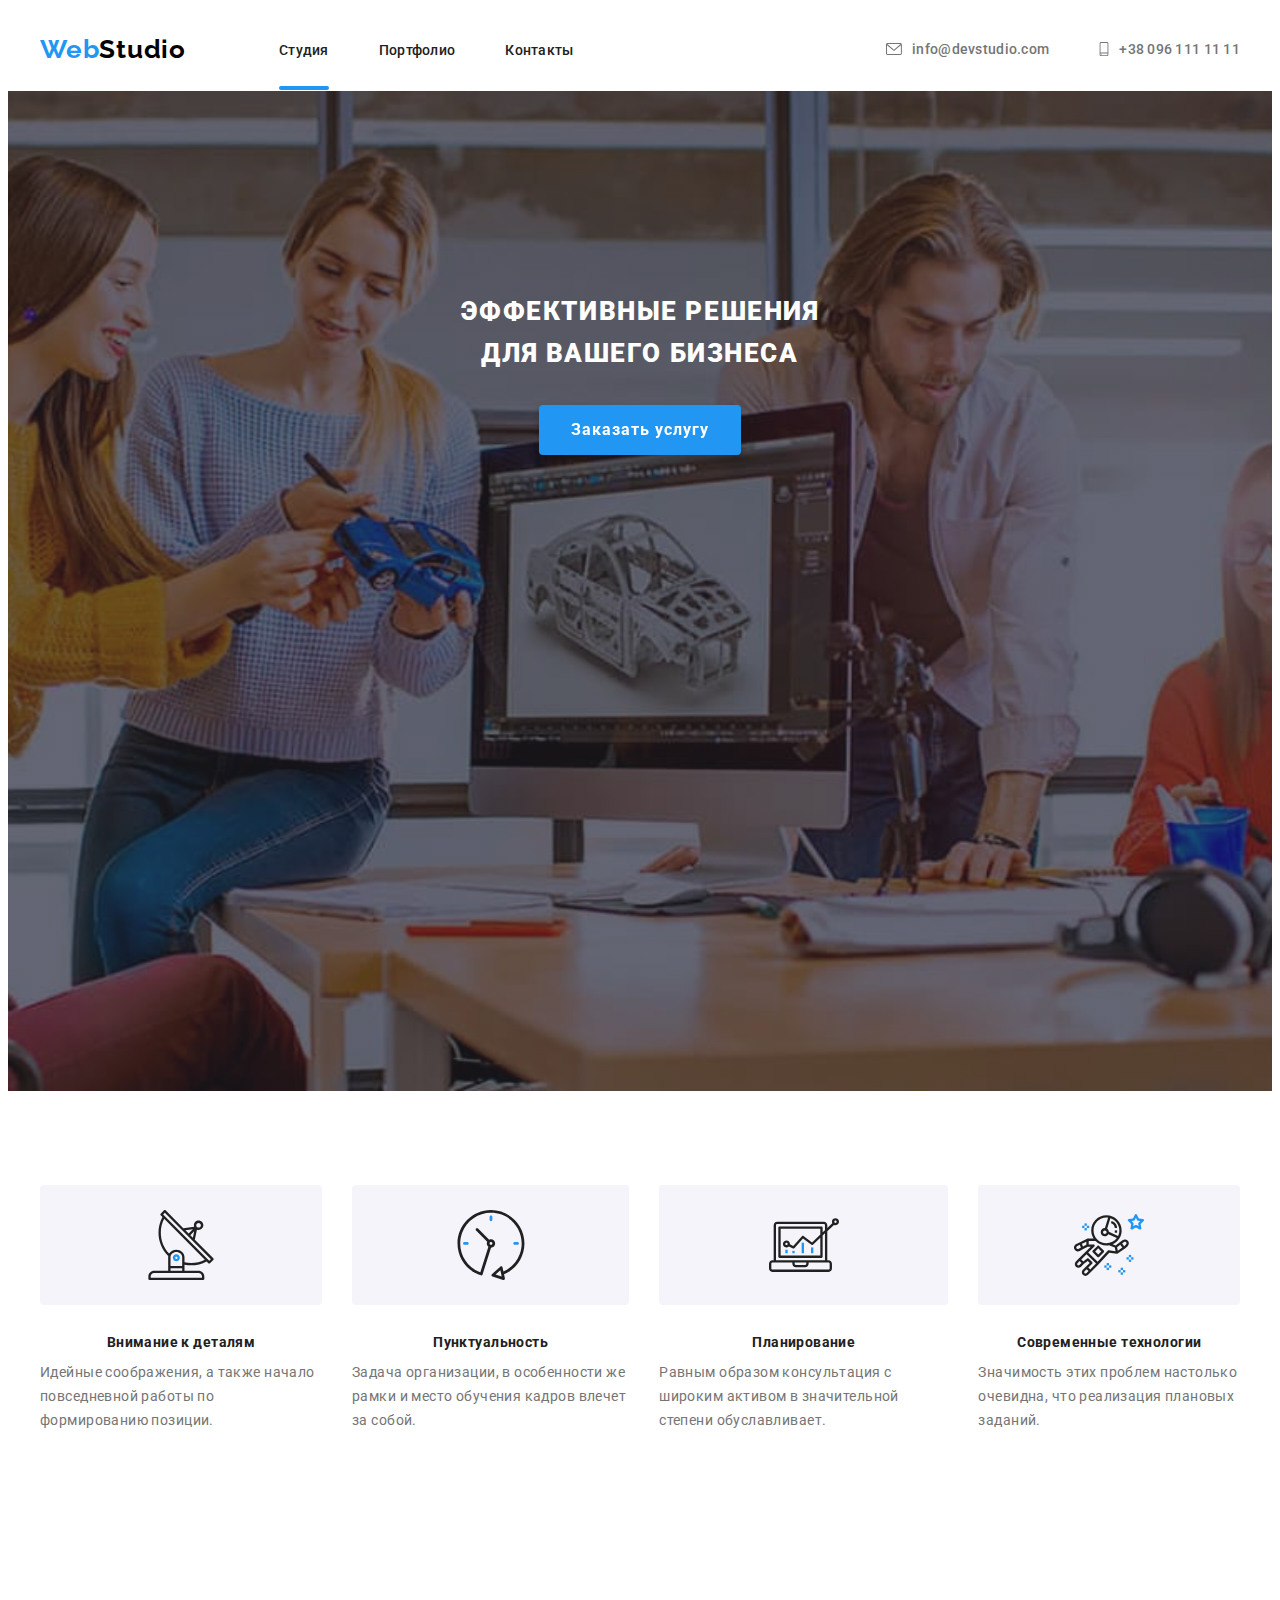
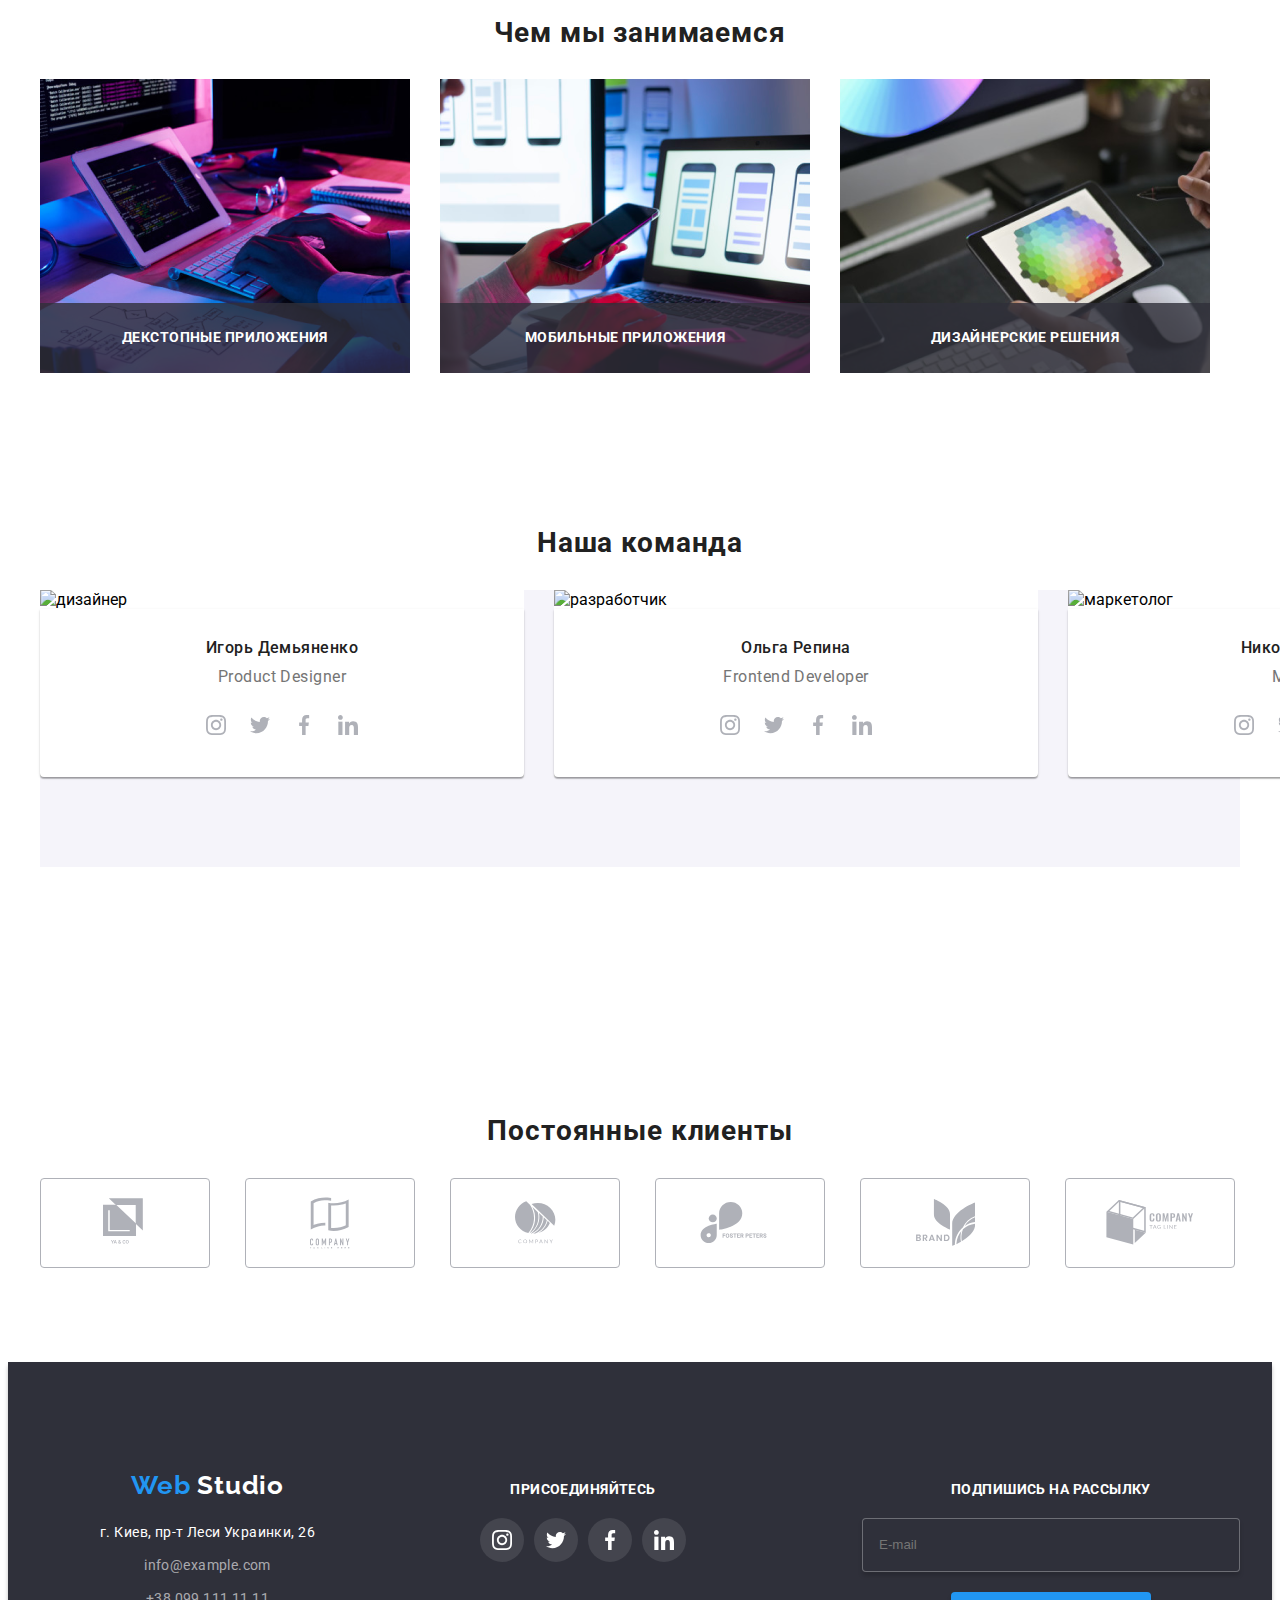
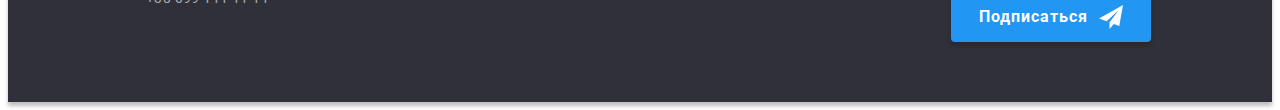
==== commit 3f3590b9: "Работа с изображениями" ====
--- a/index.html
+++ b/index.html
@@ -233,26 +233,54 @@
           <ul class="list team-list">
             <li class="team-list__item">
               <picture>
-                 <sourse
-                  srcset="./images/team/desktop-igor1x.webp 1x, ./images/team/desktop-igor@2x.webp 2x"
-                  media="(min-width: 1200px)" type="image/webp"/>
-                <sourse
-                  srcset="./images/team/desktop-igor1x.jpg 1x, ./images/team/desktop-igor@2x.jpg 2x"
-                  media="(min-width: 1200px)"/>
-                   <sourse
-                  srcset="./images/team/tablet-igor1x.webp 1x, ./images/team/tablet-igor@2x.webp 2x"
-                  media="(min-width: 768px)" type="image/webp"/>
-                <sourse
-                  srcset="./images/team/tablet-igor1x.jpg 1x, ./images/team/tablet-igor@2x.jpg 2x"
-                  media="(min-width: 768px)"/>
-                    <sourse
-                  srcset="./images/team/mobile-igor1x.webp 1x, ./images/team/mobile-igor@2x.webp 2x"
-                  media="(max-width: 768px)" type="image/webp"/>
-                <sourse
-                  srcset="./images/team/mobile-igor1x.jpg 1x, ./images/team/mobile-igor@2x.jpg 2x"
-                  media="(max-width: 768px)"/>
-                
-                <img src="./images/team/mobile-igor1x.jpg" alt="дизайнер"/>
+                <source
+                  srcset="
+                    ./images/team/desktop-igor1x.webp  1x,
+                    ./images/team/desktop-igor@2x.webp 2x
+                  "
+                  type="image/webp"
+                  media="(min-width: 1200px)"
+                />
+                <source
+                  srcset="
+                    ./images/team/desktop-igor1x.jpg  1x,
+                    ./images/team/desktop-igor@2x.jpg 2x
+                  "
+                  media="(min-width: 1200px)"
+                />
+
+                <source
+                  srcset="
+                    ./images/team/tablet-igor1x.webp  1x,
+                    ./images/team/tablet-igor@2x.webp 2x
+                  "
+                  type="image/webp"
+                  media="(min-width: 768px)"
+                />
+                <source
+                  srcset="
+                    ./images/team/tablet-igor1x.jpg  1x,
+                    ./images/team/tablet-igor@2x.jpg 2x
+                  "
+                  media="(min-width: 768px)"
+                />
+
+                <source
+                  srcset="
+                    ./images/team/mobile-igor1x.webp  1x,
+                    ./images/team/mobile-igor@2x.webp 2x
+                  "
+                  type="image/webp"
+                />
+                <source
+                  srcset="
+                    ./images/team/mobile-igor1x.jpg  1x,
+                    ./images/team/mobile-igor@2x.jpg 2x
+                  "
+                  media="(max-width: 768px)"
+                />
+
+                <img src="../images/mobile-igor1x.jpg" alt="дизайнер" />
               </picture>
 
               <div class="team-list__box">
@@ -292,27 +320,60 @@
             </li>
             <li class="team-list__item">
               <picture>
-                <sourse
-                  srcset="./images/team/desktop-olga1x.webp 1x, ./images/team/desktop-olga@2x.webp 2x"
-                  media="(min-width: 1200px)" type="image/webp">
-               <sourse
-                  srcset="./images/team/desktop-olga1x.jpg 1x, ./images/team/desktop-olga@2x.jpg 2x"
-                  media="(min-width: 1200px)">
-                   <sourse
-                  srcset="./images/team/tablet-olga1x.webp 1x, ./images/team/tablet-olga@2x.webp 2x"
-                  media="(min-width: 768px)" type="image/webp">
-                <sourse
-                  srcset="./images/team/tablet-olga1x.jpg 1x, ./images/team/tablet-olga@2x.jpg 2x"
-                  media="(min-width: 768px)">
-                  <sourse
-                  srcset="./images/team/mobile-olga1x.webp 1x, ./images/team/mobile-olga@2x.webp 2x"
-                  media="(max-width: 768px)" type="image/webp">
-                <sourse
-                  srcset="./images/team/mobile-olga1x.jpg 1x, ./images/team/mobile-olga@2x.jpg 2x"
-                  media="(max-width: 768px)">
-                <img src="./images/team/mobile-olga1x.jpg" alt="разработчик"/>
+                <source
+                  srcset="
+                    ./images/team/desktop-olga1x.webp  1x,
+                    ./images/team/desktop-olga@2x.webp 2x
+                  "
+                  media="(min-width: 1200px)"
+                  type="image/webp"
+                />
+
+                <source
+                  srcset="
+                    ./images/team/desktop-olga1x.jpg  1x,
+                    ./images/team/desktop-olga@2x.jpg 2x
+                  "
+                  media="(min-width: 1200px)"
+                />
+
+                <source
+                  srcset="
+                    ./images/team/tablet-olga1x.webp  1x,
+                    ./images/team/tablet-olga@2x.webp 2x
+                  "
+                  media="(min-width: 768px)"
+                  type="image/webp"
+                />
+
+                <source
+                  srcset="
+                    ./images/team/tablet-olga1x.jpg  1x,
+                    ./images/team/tablet-olga@2x.jpg 2x
+                  "
+                  media="(min-width: 768px)"
+                />
+
+                <source
+                  srcset="
+                    ./images/team/mobile-olga1x.webp  1x,
+                    ./images/team/mobile-olga@2x.webp 2x
+                  "
+                  media="(max-width: 768px)"
+                  type="image/webp"
+                />
+
+                <source
+                  srcset="
+                    ./images/team/mobile-olga1x.jpg  1x,
+                    ./images/team/mobile-olga@2x.jpg 2x
+                  "
+                  media="(max-width: 768px)"
+                />
+
+                <img src="./images/team/mobile-olga1x.jpg" alt="разработчик" />
               </picture>
-              
+
               <div class="team-list__box">
                 <h3 class="team-list__heading">Ольга Репина</h3>
 
@@ -351,27 +412,62 @@
             </li>
             <li class="team-list__item">
               <picture>
-                 <sourse
-                  srcset="./images/team/desktop-nikolay1x.webp 1x, ./images/team/desktop-nikolay@2x.webp 2x"
-                  media="(min-width: 1200px)" type="image/webp">
-               <sourse
-                  srcset="./images/team/desktop-nikolay1x.jpg 1x, ./images/team/desktop-nikolay@2x.jpg 2x"
-                  media="(min-width: 1200px)">
-                  <sourse
-                  srcset="./images/team/tablet-nikolay1x.webp 1x, ./images/team/tablet-nikolay@2x.webp 2x"
-                  media="(min-width: 768px)" type="image/webp">
-                <sourse
-                  srcset="./images/team/tablet-nikolay1x.jpg 1x, ./images/team/tablet-nikolay@2x.jpg 2x"
-                  media="(min-width: 768px)">
-                    <sourse
-                  srcset="./images/team/mobile-nikolay1x.webp 1x, ./images/team/mobile-nikolay@2x.webp 2x"
-                  media="(max-width: 768px)" type="image/webp">
-                <sourse
-                  srcset="./images/team/mobile-nikolay1x.jpg 1x, ./images/team/mobile-nikolay@2x.jpg 2x"
-                  media="(max-width: 768px)">
-                <img src="./images/team/mobile-nikolay1x.jpg" alt="маркетолог"/>
+                <source
+                  srcset="
+                    ./images/team/desktop-nikolay1x.webp  1x,
+                    ./images/team/desktop-nikolay@2x.webp 2x
+                  "
+                  media="(min-width: 1200px)"
+                  type="image/webp"
+                />
+
+                <source
+                  srcset="
+                    ./images/team/desktop-nikolay1x.jpg  1x,
+                    ./images/team/desktop-nikolay@2x.jpg 2x
+                  "
+                  media="(min-width: 1200px)"
+                />
+
+                <source
+                  srcset="
+                    ./images/team/tablet-nikolay1x.webp  1x,
+                    ./images/team/tablet-nikolay@2x.webp 2x
+                  "
+                  media="(min-width: 768px)"
+                  type="image/webp"
+                />
+
+                <source
+                  srcset="
+                    ./images/team/tablet-nikolay1x.jpg  1x,
+                    ./images/team/tablet-nikolay@2x.jpg 2x
+                  "
+                  media="(min-width: 768px)"
+                />
+
+                <source
+                  srcset="
+                    ./images/team/mobile-nikolay1x.webp  1x,
+                    ./images/team/mobile-nikolay@2x.webp 2x
+                  "
+                  media="(max-width: 768px)"
+                  type="image/webp"
+                />
+
+                <source
+                  srcset="
+                    ./images/team/mobile-nikolay1x.jpg  1x,
+                    ./images/team/mobile-nikolay@2x.jpg 2x
+                  "
+                  media="(max-width: 768px)"
+                />
+                <img
+                  src="./images/team/mobile-nikolay1x.jpg"
+                  alt="маркетолог"
+                />
               </picture>
-              
+
               <div class="team-list__box">
                 <h3 class="team-list__heading">Николай Тарасов</h3>
 
@@ -410,27 +506,59 @@
             </li>
             <li class="team-list__item">
               <picture>
-                 <sourse
-                  srcset="./images/team/desktop-michail1x.webp 1x, ./images/team/desktop-michail@2x.webp 2x"
-                  media="(min-width: 1200px)" type="image/webp">
-               <sourse
-                  srcset="./images/team/desktop-michail1x.jpg 1x, ./images/team/desktop-michail@2x.jpg 2x"
-                  media="(min-width: 1200px)">
-                   <sourse
-                  srcset="./images/team/tablet-michail1x.webp 1x, ./images/team/tablet-michail@2x.webp 2x"
-                  media="(min-width: 768px)" type="image/webp">
-                <sourse
-                  srcset="./images/team/tablet-michail1x.jpg 1x, ./images/team/tablet-michail@2x.jpg 2x"
-                  media="(min-width: 768px)">
-                  <sourse
-                  srcset="./images/team/mobile-michail1x.webp 1x, ./images/team/mobile-michail@2x.webp 2x"
-                  media="(max-width: 768px)" type="image/webp">
-                <sourse
-                  srcset="./images/team/mobile-michail1x.jpg 1x, ./images/team/mobile-michail@2x.jpg 2x"
-                  media="(max-width: 768px)">
-               <img src="./images/team/mobile-michail1x.jpg" alt="дизайнер"/>
+                <source
+                  srcset="
+                    ./images/team/desktop-michail1x.webp  1x,
+                    ./images/team/desktop-michail@2x.webp 2x
+                  "
+                  media="(min-width: 1200px)"
+                  type="image/webp"
+                />
+
+                <source
+                  srcset="
+                    ./images/team/desktop-michail1x.jpg  1x,
+                    ./images/team/desktop-michail@2x.jpg 2x
+                  "
+                  media="(min-width: 1200px)"
+                />
+
+                <source
+                  srcset="
+                    ./images/team/tablet-michail1x.webp  1x,
+                    ./images/team/tablet-michail@2x.webp 2x
+                  "
+                  media="(min-width: 768px)"
+                  type="image/webp"
+                />
+
+                <source
+                  srcset="
+                    ./images/team/tablet-michail1x.jpg  1x,
+                    ./images/team/tablet-michail@2x.jpg 2x
+                  "
+                  media="(min-width: 768px)"
+                />
+
+                <source
+                  srcset="
+                    ./images/team/mobile-michail1x.webp  1x,
+                    ./images/team/mobile-michail@2x.webp 2x
+                  "
+                  media="(max-width: 768px)"
+                  type="image/webp"
+                />
+
+                <source
+                  srcset="
+                    ./images/team/mobile-michail1x.jpg  1x,
+                    ./images/team/mobile-michail@2x.jpg 2x
+                  "
+                  media="(max-width: 768px)"
+                />
+                <img src="./images/team/mobile-michail1x.jpg" alt="дизайнер" />
               </picture>
-              
+
               <div class="team-list__box">
                 <h3 class="team-list__heading">Михаил Ермаков</h3>
                 <p lang="en" class="team-list__text">UI Designer</p>
@@ -471,7 +599,7 @@
       </section>
 
       <!--Постоянные клиенты-->
-      <!--<section>
+      <section>
         <div class="container box-clients">
           <h2 class="components-title">Постоянные клиенты</h2>
 
@@ -520,10 +648,10 @@
             </li>
           </ul>
         </div>
-      </section>-->
+      </section>
     </main>
 
-    <!--<footer class="footer">
+    <footer class="footer">
       <div class="container main-footer-box">
         <div class="footer-box">
           <address class="">
@@ -608,7 +736,7 @@
           </form>
         </div>
       </div>
-    </footer>-->
+    </footer>
 
     <!--<div class="backdrop is-hidden" data-modal>
       <div class="modal">
--- a/css/main.min.css
+++ b/css/main.min.css
@@ -1,2 +1,2 @@
-:root{--main-font: Roboto, sans-serif;--secondari-font: Raleway, sans-serif;--accent-color: #2196f3;--accent-text-color: #212121;--accent-too-color: #757575;--color-white: #ffffff;--background-footer: #2f303a;--card-set-gap: 30px;--functcii--transition: 250ms cubic-bezier(0.4, 0, 0.2, 1)}.visually-hidden{position:absolute;width:1px;height:1px;margin:-1px;border:0;padding:0;white-space:nowrap;clip-path:inset(100%);clip:rect(0 0 0 0);overflow:hidden}body{font-family:var(--main-font)}.link{text-decoration:none}.list{list-style:none}.address{font-style:normal}button{font-family:inherit}h1,h2,h3,h4,h5,h6,p{margin:0}ul,ol{margin:0;padding:0}img{display:block;max-width:100%}.container{padding-left:15px;padding-right:15px}.header .container{display:flex;justify-content:space-between;align-items:center}@media screen and (min-width: 480px){.container{width:480px;margin:0 auto}}@media screen and (min-width: 768px){.container{width:768px}}@media screen and (min-width: 1200px){.container{width:1200px}}.hero__button{font-size:16px;line-height:1.87;letter-spacing:.06em;font-weight:700;cursor:pointer;background-color:var(--accent-color);color:var(--color-white);padding:10px 32px;filter:drop-shadow(0px 4px 4px rgba(0,0,0,0.25));border-radius:4px;border:0;transition:background-color 250ms cubic-bezier(0.4, 0, 0.2, 1)}.hero__button:hover,.hero__button:focus{background-color:#1182df}.logo{font-size:24px;line-height:1.16;letter-spacing:.03em;font-family:var(--secondari-font);font-weight:700;font-style:normal;display:block}.logo_theme_light{color:#000000;padding-top:16px;padding-bottom:16px}.logo_theme_dark{color:var(--color-white);display:block}.logo__logo-web{color:var(--accent-color)}@media screen and (min-width: 768px){.logo{font-size:24px;line-height:1.16;letter-spacing:.03em;font-family:var(--secondari-font);font-weight:700;font-style:normal}.logo_theme_light{color:#000000;margin-right:88px;padding-top:26px;padding-bottom:26px}.logo_theme_dark{color:var(--color-white);display:block}}@media screen and (min-width: 1200px){.logo{font-size:26px;line-height:1.19;letter-spacing:.03em;font-family:var(--secondari-font);font-weight:700;font-style:normal}.logo_theme_light{color:#000000;margin-right:93px}.logo_theme_dark{color:var(--color-white);display:block;margin-bottom:20px}}.social-list__icon{width:20px;height:20px;fill:currentColor;transition:--functcii--transition}.social-list__link:hover .social-list__icon,.social-list__link:focus .social-list__icon{color:var(--color-white)}.social-list{display:flex;align-items:center;justify-content:space-between}.social-list_theme-dark{display:flex;align-items:center;justify-content:space-between;margin-top:20px;width:206px;height:44px}.social-list__link{display:flex;align-items:center;justify-content:center;width:44px;height:44px;border-radius:50%;color:#afb1b8;transition:--functcii--transition}.social-list__link:hover,.social-list__link:focus{background-color:var(--accent-color);color:var(--accent-color)}.social-dark__link{display:flex;align-items:center;justify-content:center;width:44px;height:44px;border-radius:50%;color:var(--color-white);background-color:rgba(255,255,255,0.1);transition:--functcii--transition}.social-dark__link:hover,.social-dark__link:focus{background-color:var(--accent-color);color:var(--color-white)}.address-item__city{font-size:14px;line-height:1.71;letter-spacing:.03em;color:var(--color-white);margin-bottom:9px}.contact-list-dark__info:not(:last-child){margin-bottom:9px}.contact-list-dark__mail-tel{font-size:14px;line-height:1.71;letter-spacing:.03em;color:rgba(255,255,255,0.6);background:var(--background-footer)}.address-item{font-style:normal}.address-item:not(:last-child){margin-bottom:9px}.backdrop{position:fixed;top:0;left:0;width:100vw;height:100vh;background-color:rgba(0,0,0,0.5);opacity:1;transition:opascity 250ms cubic-bezier(0.4, 0, 0.2, 1),250ms cubic-bezier(0.4, 0, 0.2, 1)}.modal{position:absolute;top:50%;left:50%;width:528px;height:580px;background-color:var(--color-white);padding:40px;transform:translate(-50%, -50%) scale(1);transition:transform 250ms cubic-bezier(0.4, 0, 0.2, 1)}.modal__dutton-close{position:absolute;justify-content:center;align-items:center;top:8px;right:8px;width:30px;height:30px;background:transparent;border:1px solid rgba(0,0,0,0.1);border-radius:50%;cursor:pointer;outline:none;transition:fill 250ms cubic-bezier(0.4, 0, 0.2, 1)}.modal__dutton-close:hover,.modal__dutton-close:focus{fill:var(--accent-color)}.is-hidden{opacity:0;visibility:hidden;pointer-events:none}.backdrop.is-hidden .modal{transform:translate(-50%, -50%) scale(1.1)}.modal-form__text{font-size:20px;line-height:1.15;letter-spacing:.03em;font-weight:700;text-align:center;color:#212121;margin-bottom:12px}.modal-form{display:flex;flex-direction:column}.modal-form__wrapper{position:relative;display:block;margin-top:4px;margin-bottom:10px}.user-form-message{display:block;margin-top:4px;margin-bottom:20px}.modal-form__input{width:100%;height:40px;border:1px solid rgba(33,33,33,0.2);border-radius:4px;padding-left:42px;transition:border-color 250ms cubic-bezier(0.4, 0, 0.2, 1)}.modal-form__input:focus{outline:none;border-color:var(--accent-color)}.modal-form__icon{position:absolute;top:50%;left:12px;transform:translateY(-50%);fill:#212121;transition:fill 250ms cubic-bezier(0.4, 0, 0.2, 1)}.modal-form__input:focus+.modal-form__icon{fill:var(--accent-color)}.user-form-message__text{width:100%;height:120px;border:1px solid rgba(33,33,33,0.2);border-radius:4px;padding:12px 16px;resize:none;transition:border-color 250ms cubic-bezier(0.4, 0, 0.2, 1)}.user-form-message__text:focus{outline:none;border-color:var(--accent-color)}.modal-form-check-desc{font-size:12px;display:flex;align-items:center}.modal-form-check-desc::before{content:"";display:block;width:16px;height:16px;border:1px solid #000000;cursor:pointer;margin-right:8px}.modal-form-term:checked+.modal-form-check-desc::before{background-image:url("../images/vector.svg");background-position:center;background-color:var(--accent-color);background-repeat:no-repeat}.modal-form-term:focus+.modal-form-check-desc::before{box-shadow:0 0 0 1px #2196f3}.modal-form-btn{font-size:16px;line-height:1.87;letter-spacing:.06em;font-weight:700;cursor:pointer;background-color:var(--accent-color);color:var(--color-white);padding:10px 32px;filter:drop-shadow(0px 4px 4px rgba(0,0,0,0.25));border-radius:4px;border:0;margin-top:30px;align-self:center;transition:background-color 250ms cubic-bezier(0.4, 0, 0.2, 1)}.modal-form-btn:hover,.modal-form-btn:focus{background-color:#1182df}.modal-form-check-desc__contract{color:var(--accent-color)}.modal-form__name{font-size:12px;line-height:1.16;letter-spacing:.01em;color:#757575}.footer-form__container{display:flex;flex-direction:column;width:570px;margin-left:auto}.footer-form__button{display:flex;align-items:center;justify-content:space-between;min-width:200px;height:50px;margin-left:12px;padding:10px 28px;background:var(--accent-color);box-shadow:0px 4px 4px rgba(0,0,0,0.15);border-radius:4px;cursor:pointer;border:0}.footer-button__text{font-size:16px;line-height:1.88;letter-spacing:.06em;font-weight:700;display:flex;align-items:center;text-align:center;color:var(--color-white)}.footer-form__input{display:flex;align-items:center;justify-content:center}.footer-form__text{font-size:14px;line-height:1.14;letter-spacing:.03em;display:block;text-transform:uppercase;color:var(--color-white);margin-bottom:20px}.footer-form__email-input{height:50px;min-width:358px;padding-left:16px;border:1px solid rgba(255,255,255,0.3);box-shadow:0px 4px 4px rgba(0,0,0,0.15);border-radius:4px;background:var(--background-footer);color:var(--color-white)}.footer-form__email-input:focus{border-color:var(--accent-color);outline:none}.footer-button__icon{width:24px;height:24px}@media screen and (max-width: 767px){.header__container{display:flex;align-items:center;margin:0 auto}.contact-list{display:none}.menu-list{display:none}.burger-btn{background-color:transparent;border:none;padding:0;cursor:pointer;transition:250ms cubic-bezier(0.4, 0, 0.2, 1)}.burger-btn:hover{fill:var(--accent-color);outline:none}.mobile-menu__close{position:absolute;top:10px;right:15px;background-color:transparent;border:none;padding:0;cursor:pointer;transition:250ms cubic-bezier(0.4, 0, 0.2, 1)}.mobile-menu__close:hover{fill:var(--accent-color);outline:none}.mobile-menu__icon{width:11px;height:11px}.burger__icon{width:40px;height:40px}.mobile-menu{position:fixed;top:0;left:50%;width:100vw;max-width:480px;height:100vh;padding:48px 40px;background-color:var(--color-white);transform:translateY(-100%) translateX(-50%);transition:transform 250ms cubic-bezier(0.4, 0, 0.2, 1);opacity:0;visibility:hidden;pointer-events:none}.is-open{transform:translateY(0) translateX(-50%)}.mobile-menu.is-open{opacity:1;visibility:visible;pointer-events:auto}.mobile-menu__link{font-size:40px;line-height:1.17;letter-spacing:.02em;font-weight:500;color:var(--accent-text-color)}.mobile-menu__item:not(:last-child){margin-bottom:32px}.mobile-menu__tel{font-size:40px;line-height:1.17;letter-spacing:.02em;font-weight:500;color:#2196f3}.mobile-menu__email{font-size:24px;line-height:1.16;letter-spacing:.02em;font-weight:500;color:var(--accent-too-color)}.mobile-menu__social-link{font-size:18px;line-height:1.22;letter-spacing:.02em;font-weight:500;color:#2196f3}.mobile-menu__social-list{display:flex;align-items:center;justify-content:space-between;padding-bottom:48px}.mobile-menu__contact-item:not(:last-child){margin-bottom:32px}.mobile-menu__contact-list{margin-top:302px;margin-bottom:64px}.mobile-menu__social-item:not(:last-child){border-right:1px solid rgba(33,33,33,0.2);padding-right:10px}}@media screen and (min-width: 768px){.burger-btn{display:none}.mobile-menu{display:none}.contact-list{align-items:center;justify-content:center}.contact-list__link{display:flex;align-items:center;justify-content:center;font-size:12px;line-height:1.16;letter-spacing:.02em;font-weight:500;color:var(--accent-too-color);transition:var(--functcii--transition)}.contact-list__link:hover,.contact-list__link:focus{color:var(--accent-color);transition:var(--functcii--transition)}.contact-list__item_tel{padding-right:15px;margin-top:10px}.contact-list__icon-mail{width:14px;height:10px;justify-content:center;align-items:center;margin-right:10px;fill:currentColor}.contact-list__icon-tel{width:10px;height:14px;justify-content:center;align-items:center;margin-right:10px;fill:currentColor}}@media screen and (min-width: 1200px){.contact-list__item_tel{padding:0;margin:0}.contact-list{display:flex;margin-left:auto;align-items:center}.contact-list__link{display:flex;align-items:center;justify-content:center;font-size:14px;line-height:1.1;letter-spacing:.02em;font-weight:500;color:var(--accent-too-color);transition:var(--functcii--transition)}.contact-list__link:hover,.contact-list__link:focus{color:var(--accent-color);transition:var(--functcii--transition)}.contact-list__item{display:block;margin-right:50px}.contact-list__icon-tel{width:10px;height:14px}.contact-list__icon-mail{width:16px;height:12px}}.menu-list{display:none}@media screen and (min-width: 768px){.menu-list{display:block}.menu-list{display:flex;align-items:center;justify-content:center;margin-left:auto}.menu-list__link{font-size:14px;line-height:1.14;letter-spacing:.02em;font-weight:500;color:var(--accent-text-color);position:relative;transition:var(--functcii--transition)}.menu-list__link:hover,.menu-list__link:focus{background-color:var(--color-white);color:var(--accent-color);transition:var(--functcii--transition)}.menu-list__item:not(:last-child){margin-right:50px}.linner::after{content:"";position:absolute;left:0;bottom:0;display:block;width:100%;height:4px;background-color:var(--accent-color);margin-bottom:-32px;border-radius:2px}}.hero{color:var(--color-white);background-color:var(--background-footer);text-align:center;padding-top:118px;padding-bottom:118px}.hero__main-heading{font-size:26px;line-height:1.61;letter-spacing:.06em;font-weight:900;text-align:center;text-transform:uppercase;margin:0 auto;margin-bottom:30px;max-width:360px}.hero__overlay{max-width:480px;height:400px;margin-left:auto;margin-right:auto;background-image:linear-gradient(to right, rgba(47,48,58,0.4), rgba(47,48,58,0.4)),url("../images/hero/mobile1x.jpg");background-repeat:no-repeat;background-position:center 0;background-size:cover}@media (min-device-pixel-ratio: 2), (min-resolution: 192dpi), (min-resolution: 2dppx){.hero__overlay{background-image:linear-gradient(to right, rgba(47,48,58,0.4), rgba(47,48,58,0.4)),url("../images/hero/mobile@2x.jpg")}}@media screen and (min-width: 768px){.hero{color:var(--color-white);background-color:var(--background-footer);text-align:center;padding-top:118px;padding-bottom:118px}.hero__main-heading{font-size:26px;line-height:1.61;letter-spacing:.06em;font-weight:900;text-align:center;text-transform:uppercase;margin:0 auto;margin-bottom:30px;max-width:360px}.hero__overlay{max-width:768px;height:400px;margin-left:auto;margin-right:auto;background-image:linear-gradient(to right, rgba(47,48,58,0.4), rgba(47,48,58,0.4)),url("../images/hero/tablet1x.jpg");background-repeat:no-repeat;background-position:center 0;background-size:cover}}@media screen and (min-width: 768px) and (min-device-pixel-ratio: 2), screen and (min-width: 768px) and (min-resolution: 192dpi), screen and (min-width: 768px) and (min-resolution: 2dppx){.hero__overlay{background-image:linear-gradient(to right, rgba(47,48,58,0.4), rgba(47,48,58,0.4)),url("../images/hero/tablet@2x.jpg")}}@media screen and (min-width: 768px) and (min-width: 1200px){.hero__main-heading{font-size:44px;line-height:1.36;letter-spacing:.06em;font-weight:900;text-align:center;text-transform:uppercase;margin:0 auto;margin-bottom:30px;max-width:696px}}@media screen and (min-width: 768px){.hero{color:var(--color-white);background-color:var(--background-footer);text-align:center;padding-top:200px;padding-bottom:200px}.hero__overlay{max-width:1600px;height:600px;margin-left:auto;margin-right:auto;background-image:linear-gradient(to right, rgba(47,48,58,0.4), rgba(47,48,58,0.4)),url("../images/hero/desktop1x.jpg");background-repeat:no-repeat;background-position:center 0;background-size:cover}}@media screen and (min-width: 768px) and (min-device-pixel-ratio: 2), screen and (min-width: 768px) and (min-resolution: 192dpi), screen and (min-width: 768px) and (min-resolution: 2dppx){.hero__overlay{background-image:linear-gradient(to right, rgba(47,48,58,0.4), rgba(47,48,58,0.4)),url("../images/hero/desktop@2x.jpg")}}.features{padding-bottom:60px;padding-top:60px}.features-list__item{background:var(--color-white);position:relative}.features-list__item:not(:last-child){margin-bottom:30px}.features-list__svg{display:flex;align-items:center;justify-content:center;height:120px;background-repeat:no-repeat;background-position:center;margin-bottom:30px;background:#f5f4fa;border-radius:4px}.features-list__icon{width:70px;height:70px}.features-list__heading{font-size:14px;line-height:1.14;letter-spacing:.03em;font-weight:700;color:var(--accent-text-color);margin-bottom:10px;display:flex;justify-content:center}.features-list__text{font-size:14px;line-height:1.71;letter-spacing:.03em;color:var(--accent-too-color)}@media screen and (min-width: 768px) and (max-width: 1199px){.features-list{display:flex;flex-wrap:wrap;padding:0;list-style:none;margin-right:-30px;margin-bottom:-30px}.features-list__item{margin-right:30px;margin-bottom:30px}.features-list>.features-list__item{flex-basis:calc(100% / 2 - var(--card-set-gap))}.features-list__heading{display:block}}@media screen and (min-width: 1200px){.features-list__heading{font-size:14px;line-height:1.14;letter-spacing:.03em;font-weight:700;color:var(--accent-text-color);margin-bottom:10px}.features-list__item{background:var(--color-white);position:relative;margin-bottom:auto}.features-list__item:not(:last-child){margin-right:30px}.features-list__text{font-size:14px;line-height:1.71;letter-spacing:.03em;color:var(--accent-too-color)}.features{display:flex;padding-bottom:47px;padding-top:94px}.features-list__icon{width:70px;height:70px}.features-list__svg{display:flex;align-items:center;justify-content:center;height:120px;background-repeat:no-repeat;background-position:center;margin-bottom:30px;background:#f5f4fa;border-radius:4px}.features-list{display:flex;justify-content:center;align-items:center;flex-wrap:nowrap;margin-left:0;margin-top:0}}@media screen and (max-width: 1200px){.container__services{display:none}}.services-list__overlay{display:flex;align-items:center;justify-content:center;width:100%;height:70px;position:absolute;bottom:0;pointer-events:none;background-color:rgba(47,48,58,0.8)}.services-list__text{font-size:14px;line-height:1.14;letter-spacing:.03em;font-weight:700;text-align:center;text-transform:uppercase;color:var(--color-white)}.services-list{display:flex}.container__services{padding-top:47px}.services-list__item{background:var(--color-white);position:relative}.services-list__item:not(:last-child){margin-right:30px}.components-title{font-size:28px;line-height:1.17;letter-spacing:.03em;font-weight:700;text-align:center;color:var(--accent-text-color);padding-bottom:30px;padding-top:60px}.team-list__box{padding-top:30px;padding-bottom:24px;background:var(--color-white);box-shadow:0px 1px 3px rgba(0,0,0,0.12),0px 1px 1px rgba(0,0,0,0.14),0px 2px 1px rgba(0,0,0,0.2);border-radius:0px 0px 4px 4px}.team-list__text{font-size:16px;line-height:1.18;letter-spacing:.03em;text-align:center;color:var(--accent-too-color);margin-bottom:16px;margin-top:10px}.team-list__heading{font-size:16px;line-height:1.18;letter-spacing:.03em;font-weight:500;text-align:center;color:var(--accent-text-color)}.social-list{display:flex;align-items:center;justify-content:space-between;padding-left:122px;padding-right:122px}.team-list__item{position:relative;background:var(--color-white)}.team-list__item:not(:last-child){margin-bottom:30px}.team-list{display:block;padding-bottom:60px;background:#f5f4fa}@media screen and (min-width: 768px) and (max-width: 1199px){.team-list{padding-bottom:60px;display:flex;flex-wrap:wrap;list-style:none;margin-left:-30px;margin-top:-30px;background:#f5f4fa}.team-list__item{margin-left:30px;margin-left:30px}.team-list>.team-list__item{flex-basis:calc(100% / 2 - var(--card-set-gap))}}@media screen and (min-width: 1200px){.team-list{display:flex;background:#f5f4fa}.team-list__box{padding:30px 32px;background:var(--color-white);box-shadow:0px 1px 3px rgba(0,0,0,0.12),0px 1px 1px rgba(0,0,0,0.14),0px 2px 1px rgba(0,0,0,0.2);border-radius:0px 0px 4px 4px}.team-list__heading{font-size:16px;line-height:1.18;letter-spacing:.03em;font-weight:500;text-align:center;color:var(--accent-text-color);margin-bottom:10px}.team-list__text{font-size:16px;line-height:1.18;letter-spacing:.03em;text-align:center;color:var(--accent-too-color);margin-bottom:16px}.team{padding-top:94px;padding-bottom:86px}.team-list__item{background:var(--color-white);position:relative}.team-list__item:not(:last-child){margin-right:30px}}.clients{display:flex;align-items:center;justify-content:space-between}.clients__link{display:flex;align-items:center;justify-content:center;width:170px;height:90px;border:1px solid #afb1b8;box-sizing:border-box;border-radius:4px;color:#afb1b8;transition:var(--functcii--transition)}.clients__link:hover,.clients__link:focus{border-color:var(--accent-color);color:var(--accent-color)}.clients__icon{fill:currentColor;transition:var(--functcii--transition)}.clients__link:hover .clients__icon,.clients__link:focus .clients__icon{color:var(--accent-color);border-color:var(--accent-color)}.box-clients{padding-top:102px;padding-bottom:94px}.footer-box{display:flex;flex-direction:column}.footer-box-social{display:flex;flex-direction:column;width:206px;margin-left:70px}.footer{background:var(--background-footer);box-shadow:0px 4px 4px rgba(0,0,0,0.25);padding-top:60px;padding-bottom:60px}.footer-box-social__title{font-size:14px;line-height:1.14;letter-spacing:.03em;font-weight:700;text-transform:uppercase;color:var(--color-white)}
+:root{--main-font: Roboto, sans-serif;--secondari-font: Raleway, sans-serif;--accent-color: #2196f3;--accent-text-color: #212121;--accent-too-color: #757575;--color-white: #ffffff;--background-footer: #2f303a;--card-set-gap: 30px;--functcii--transition: 250ms cubic-bezier(0.4, 0, 0.2, 1)}.visually-hidden{position:absolute;width:1px;height:1px;margin:-1px;border:0;padding:0;white-space:nowrap;clip-path:inset(100%);clip:rect(0 0 0 0);overflow:hidden}body{font-family:var(--main-font)}.link{text-decoration:none}.list{list-style:none}.address{font-style:normal}button{font-family:inherit}h1,h2,h3,h4,h5,h6,p{margin:0}ul,ol{margin:0;padding:0}img{display:block;max-width:100%}.container{padding-left:15px;padding-right:15px}.header .container{display:flex;justify-content:space-between;align-items:center}@media screen and (min-width: 480px){.container{width:480px;margin:0 auto}}@media screen and (min-width: 768px){.container{width:768px}}@media screen and (min-width: 1200px){.container{width:1200px}}.hero__button{font-size:16px;line-height:1.87;letter-spacing:.06em;font-weight:700;cursor:pointer;background-color:var(--accent-color);color:var(--color-white);padding:10px 32px;filter:drop-shadow(0px 4px 4px rgba(0,0,0,0.25));border-radius:4px;border:0;transition:background-color 250ms cubic-bezier(0.4, 0, 0.2, 1)}.hero__button:hover,.hero__button:focus{background-color:#1182df}.logo{font-size:24px;line-height:1.16;letter-spacing:.03em;font-family:var(--secondari-font);font-weight:700;font-style:normal;display:block}.logo_theme_light{color:#000000;padding-top:16px;padding-bottom:16px}.logo_theme_dark{color:var(--color-white);display:block}.logo__logo-web{color:var(--accent-color)}@media screen and (min-width: 768px){.logo{font-size:24px;line-height:1.16;letter-spacing:.03em;font-family:var(--secondari-font);font-weight:700;font-style:normal}.logo_theme_light{color:#000000;margin-right:88px;padding-top:26px;padding-bottom:26px}.logo_theme_dark{color:var(--color-white);display:block}}@media screen and (min-width: 1200px){.logo{font-size:26px;line-height:1.19;letter-spacing:.03em;font-family:var(--secondari-font);font-weight:700;font-style:normal}.logo_theme_light{color:#000000;margin-right:93px}.logo_theme_dark{color:var(--color-white);display:block;margin-bottom:20px}}.social-list__icon{width:20px;height:20px;fill:currentColor;transition:--functcii--transition}.social-list__link:hover .social-list__icon,.social-list__link:focus .social-list__icon{color:var(--color-white)}.social-list{display:flex;align-items:center;justify-content:space-between}.social-list_theme-dark{display:flex;align-items:center;justify-content:space-between;margin-top:20px;width:206px;height:44px}.social-list__link{display:flex;align-items:center;justify-content:center;width:44px;height:44px;border-radius:50%;color:#afb1b8;transition:--functcii--transition}.social-list__link:hover,.social-list__link:focus{background-color:var(--accent-color);color:var(--accent-color)}.social-dark__link{display:flex;align-items:center;justify-content:center;width:44px;height:44px;border-radius:50%;color:var(--color-white);background-color:rgba(255,255,255,0.1);transition:--functcii--transition}.social-dark__link:hover,.social-dark__link:focus{background-color:var(--accent-color);color:var(--color-white)}.address-item__city{font-size:14px;line-height:1.71;letter-spacing:.03em;color:var(--color-white);margin-bottom:9px}.contact-list-dark__info:not(:last-child){margin-bottom:9px}.contact-list-dark__mail-tel{font-size:14px;line-height:1.71;letter-spacing:.03em;color:rgba(255,255,255,0.6);background:var(--background-footer)}.address-item{font-style:normal}.address-item:not(:last-child){margin-bottom:9px}.backdrop{position:fixed;top:0;left:0;width:100vw;height:100vh;background-color:rgba(0,0,0,0.5);opacity:1;transition:opascity 250ms cubic-bezier(0.4, 0, 0.2, 1),250ms cubic-bezier(0.4, 0, 0.2, 1)}.modal{position:absolute;top:50%;left:50%;width:528px;height:580px;background-color:var(--color-white);padding:40px;transform:translate(-50%, -50%) scale(1);transition:transform 250ms cubic-bezier(0.4, 0, 0.2, 1)}.modal__dutton-close{position:absolute;justify-content:center;align-items:center;top:8px;right:8px;width:30px;height:30px;background:transparent;border:1px solid rgba(0,0,0,0.1);border-radius:50%;cursor:pointer;outline:none;transition:fill 250ms cubic-bezier(0.4, 0, 0.2, 1)}.modal__dutton-close:hover,.modal__dutton-close:focus{fill:var(--accent-color)}.is-hidden{opacity:0;visibility:hidden;pointer-events:none}.backdrop.is-hidden .modal{transform:translate(-50%, -50%) scale(1.1)}.modal-form__text{font-size:20px;line-height:1.15;letter-spacing:.03em;font-weight:700;text-align:center;color:#212121;margin-bottom:12px}.modal-form{display:flex;flex-direction:column}.modal-form__wrapper{position:relative;display:block;margin-top:4px;margin-bottom:10px}.user-form-message{display:block;margin-top:4px;margin-bottom:20px}.modal-form__input{width:100%;height:40px;border:1px solid rgba(33,33,33,0.2);border-radius:4px;padding-left:42px;transition:border-color 250ms cubic-bezier(0.4, 0, 0.2, 1)}.modal-form__input:focus{outline:none;border-color:var(--accent-color)}.modal-form__icon{position:absolute;top:50%;left:12px;transform:translateY(-50%);fill:#212121;transition:fill 250ms cubic-bezier(0.4, 0, 0.2, 1)}.modal-form__input:focus+.modal-form__icon{fill:var(--accent-color)}.user-form-message__text{width:100%;height:120px;border:1px solid rgba(33,33,33,0.2);border-radius:4px;padding:12px 16px;resize:none;transition:border-color 250ms cubic-bezier(0.4, 0, 0.2, 1)}.user-form-message__text:focus{outline:none;border-color:var(--accent-color)}.modal-form-check-desc{font-size:12px;display:flex;align-items:center}.modal-form-check-desc::before{content:"";display:block;width:16px;height:16px;border:1px solid #000000;cursor:pointer;margin-right:8px}.modal-form-term:checked+.modal-form-check-desc::before{background-image:url("../images/vector.svg");background-position:center;background-color:var(--accent-color);background-repeat:no-repeat}.modal-form-term:focus+.modal-form-check-desc::before{box-shadow:0 0 0 1px #2196f3}.modal-form-btn{font-size:16px;line-height:1.87;letter-spacing:.06em;font-weight:700;cursor:pointer;background-color:var(--accent-color);color:var(--color-white);padding:10px 32px;filter:drop-shadow(0px 4px 4px rgba(0,0,0,0.25));border-radius:4px;border:0;margin-top:30px;align-self:center;transition:background-color 250ms cubic-bezier(0.4, 0, 0.2, 1)}.modal-form-btn:hover,.modal-form-btn:focus{background-color:#1182df}.modal-form-check-desc__contract{color:var(--accent-color)}.modal-form__name{font-size:12px;line-height:1.16;letter-spacing:.01em;color:#757575}@media screen and (max-width: 767px){.header__container{display:flex;align-items:center;margin:0 auto}.contact-list{display:none}.menu-list{display:none}.burger-btn{background-color:transparent;border:none;padding:0;cursor:pointer;transition:250ms cubic-bezier(0.4, 0, 0.2, 1)}.burger-btn:hover{fill:var(--accent-color);outline:none}.mobile-menu__close{position:absolute;top:10px;right:15px;background-color:transparent;border:none;padding:0;cursor:pointer;transition:250ms cubic-bezier(0.4, 0, 0.2, 1)}.mobile-menu__close:hover{fill:var(--accent-color);outline:none}.mobile-menu__icon{width:11px;height:11px}.burger__icon{width:40px;height:40px}.mobile-menu{position:fixed;top:0;left:50%;width:100vw;max-width:480px;height:100vh;padding:48px 40px;background-color:var(--color-white);transform:translateY(-100%) translateX(-50%);transition:transform 250ms cubic-bezier(0.4, 0, 0.2, 1);opacity:0;visibility:hidden;pointer-events:none}.is-open{transform:translateY(0) translateX(-50%)}.mobile-menu.is-open{opacity:1;visibility:visible;pointer-events:auto}.mobile-menu__link{font-size:40px;line-height:1.17;letter-spacing:.02em;font-weight:500;color:var(--accent-text-color)}.mobile-menu__item:not(:last-child){margin-bottom:32px}.mobile-menu__tel{font-size:40px;line-height:1.17;letter-spacing:.02em;font-weight:500;color:#2196f3}.mobile-menu__email{font-size:24px;line-height:1.16;letter-spacing:.02em;font-weight:500;color:var(--accent-too-color)}.mobile-menu__social-link{font-size:18px;line-height:1.22;letter-spacing:.02em;font-weight:500;color:#2196f3}.mobile-menu__social-list{display:flex;align-items:center;justify-content:space-between;padding-bottom:48px}.mobile-menu__contact-item:not(:last-child){margin-bottom:32px}.mobile-menu__contact-list{margin-top:302px;margin-bottom:64px}.mobile-menu__social-item:not(:last-child){border-right:1px solid rgba(33,33,33,0.2);padding-right:10px}}@media screen and (min-width: 768px){.burger-btn{display:none}.mobile-menu{display:none}.contact-list{align-items:center;justify-content:center}.contact-list__link{display:flex;align-items:center;justify-content:center;font-size:12px;line-height:1.16;letter-spacing:.02em;font-weight:500;color:var(--accent-too-color);transition:var(--functcii--transition)}.contact-list__link:hover,.contact-list__link:focus{color:var(--accent-color);transition:var(--functcii--transition)}.contact-list__item_tel{padding-right:15px;margin-top:10px}.contact-list__icon-mail{width:14px;height:10px;justify-content:center;align-items:center;margin-right:10px;fill:currentColor}.contact-list__icon-tel{width:10px;height:14px;justify-content:center;align-items:center;margin-right:10px;fill:currentColor}}@media screen and (min-width: 1200px){.contact-list__item_tel{padding:0;margin:0}.contact-list{display:flex;margin-left:auto;align-items:center}.contact-list__link{display:flex;align-items:center;justify-content:center;font-size:14px;line-height:1.1;letter-spacing:.02em;font-weight:500;color:var(--accent-too-color);transition:var(--functcii--transition)}.contact-list__link:hover,.contact-list__link:focus{color:var(--accent-color);transition:var(--functcii--transition)}.contact-list__item{display:block;margin-right:50px}.contact-list__icon-tel{width:10px;height:14px}.contact-list__icon-mail{width:16px;height:12px}}.menu-list{display:none}@media screen and (min-width: 768px){.menu-list{display:block}.menu-list{display:flex;align-items:center;justify-content:center;margin-left:auto}.menu-list__link{font-size:14px;line-height:1.14;letter-spacing:.02em;font-weight:500;color:var(--accent-text-color);position:relative;transition:var(--functcii--transition)}.menu-list__link:hover,.menu-list__link:focus{background-color:var(--color-white);color:var(--accent-color);transition:var(--functcii--transition)}.menu-list__item:not(:last-child){margin-right:50px}.linner::after{content:"";position:absolute;left:0;bottom:0;display:block;width:100%;height:4px;background-color:var(--accent-color);margin-bottom:-32px;border-radius:2px}}.hero{color:var(--color-white);background-color:var(--background-footer);text-align:center;padding-top:118px;padding-bottom:118px}.hero__main-heading{font-size:26px;line-height:1.61;letter-spacing:.06em;font-weight:900;text-align:center;text-transform:uppercase;margin:0 auto;margin-bottom:30px;max-width:360px}.hero__overlay{max-width:480px;height:400px;margin-left:auto;margin-right:auto;background-image:linear-gradient(to right, rgba(47,48,58,0.4), rgba(47,48,58,0.4)),url("../images/hero/mobile1x.jpg");background-repeat:no-repeat;background-position:center 0;background-size:cover}@media (min-device-pixel-ratio: 2), (min-resolution: 192dpi), (min-resolution: 2dppx){.hero__overlay{background-image:linear-gradient(to right, rgba(47,48,58,0.4), rgba(47,48,58,0.4)),url("../images/hero/mobile@2x.jpg")}}@media screen and (min-width: 768px){.hero{color:var(--color-white);background-color:var(--background-footer);text-align:center;padding-top:118px;padding-bottom:118px}.hero__main-heading{font-size:26px;line-height:1.61;letter-spacing:.06em;font-weight:900;text-align:center;text-transform:uppercase;margin:0 auto;margin-bottom:30px;max-width:360px}.hero__overlay{max-width:768px;height:400px;margin-left:auto;margin-right:auto;background-image:linear-gradient(to right, rgba(47,48,58,0.4), rgba(47,48,58,0.4)),url("../images/hero/tablet1x.jpg");background-repeat:no-repeat;background-position:center 0;background-size:cover}}@media screen and (min-width: 768px) and (min-device-pixel-ratio: 2), screen and (min-width: 768px) and (min-resolution: 192dpi), screen and (min-width: 768px) and (min-resolution: 2dppx){.hero__overlay{background-image:linear-gradient(to right, rgba(47,48,58,0.4), rgba(47,48,58,0.4)),url("../images/hero/tablet@2x.jpg")}}@media screen and (min-width: 768px) and (min-width: 1200px){.hero__main-heading{font-size:44px;line-height:1.36;letter-spacing:.06em;font-weight:900;text-align:center;text-transform:uppercase;margin:0 auto;margin-bottom:30px;max-width:696px}}@media screen and (min-width: 768px){.hero{color:var(--color-white);background-color:var(--background-footer);text-align:center;padding-top:200px;padding-bottom:200px}.hero__overlay{max-width:1600px;height:600px;margin-left:auto;margin-right:auto;background-image:linear-gradient(to right, rgba(47,48,58,0.4), rgba(47,48,58,0.4)),url("../images/hero/desktop1x.jpg");background-repeat:no-repeat;background-position:center 0;background-size:cover}}@media screen and (min-width: 768px) and (min-device-pixel-ratio: 2), screen and (min-width: 768px) and (min-resolution: 192dpi), screen and (min-width: 768px) and (min-resolution: 2dppx){.hero__overlay{background-image:linear-gradient(to right, rgba(47,48,58,0.4), rgba(47,48,58,0.4)),url("../images/hero/desktop@2x.jpg")}}@media screen and (min-width: 768px){.hero__main-heading{font-size:26px;line-height:1.61;letter-spacing:.06em;font-weight:900;text-align:center;text-transform:uppercase;margin:0 auto;margin-bottom:30px;max-width:360px}}.features{padding-bottom:60px;padding-top:60px}.features-list__item{background:var(--color-white);position:relative}.features-list__item:not(:last-child){margin-bottom:30px}.features-list__svg{display:flex;align-items:center;justify-content:center;height:120px;background-repeat:no-repeat;background-position:center;margin-bottom:30px;background:#f5f4fa;border-radius:4px}.features-list__icon{width:70px;height:70px}.features-list__heading{font-size:14px;line-height:1.14;letter-spacing:.03em;font-weight:700;color:var(--accent-text-color);margin-bottom:10px;display:flex;justify-content:center}.features-list__text{font-size:14px;line-height:1.71;letter-spacing:.03em;color:var(--accent-too-color)}@media screen and (min-width: 768px) and (max-width: 1199px){.features-list{display:flex;flex-wrap:wrap;padding:0;list-style:none;margin-right:-30px;margin-bottom:-30px}.features-list__item{margin-right:30px;margin-bottom:30px}.features-list>.features-list__item{flex-basis:calc(100% / 2 - var(--card-set-gap))}.features-list__heading{display:block}}@media screen and (min-width: 1200px){.features-list__heading{font-size:14px;line-height:1.14;letter-spacing:.03em;font-weight:700;color:var(--accent-text-color);margin-bottom:10px}.features-list__item{background:var(--color-white);position:relative;margin-bottom:auto}.features-list__item:not(:last-child){margin-right:30px}.features-list__text{font-size:14px;line-height:1.71;letter-spacing:.03em;color:var(--accent-too-color)}.features{display:flex;padding-bottom:47px;padding-top:94px}.features-list__icon{width:70px;height:70px}.features-list__svg{display:flex;align-items:center;justify-content:center;height:120px;background-repeat:no-repeat;background-position:center;margin-bottom:30px;background:#f5f4fa;border-radius:4px}.features-list{display:flex;justify-content:center;align-items:center;flex-wrap:nowrap;margin-left:0;margin-top:0}}@media screen and (max-width: 1200px){.container__services{display:none}}.services-list__overlay{display:flex;align-items:center;justify-content:center;width:100%;height:70px;position:absolute;bottom:0;pointer-events:none;background-color:rgba(47,48,58,0.8)}.services-list__text{font-size:14px;line-height:1.14;letter-spacing:.03em;font-weight:700;text-align:center;text-transform:uppercase;color:var(--color-white)}.services-list{display:flex}.container__services{padding-top:47px}.services-list__item{background:var(--color-white);position:relative}.services-list__item:not(:last-child){margin-right:30px}.components-title{font-size:28px;line-height:1.17;letter-spacing:.03em;font-weight:700;text-align:center;color:var(--accent-text-color);padding-bottom:30px;padding-top:60px}.team-list__box{padding-top:30px;padding-bottom:24px;background:var(--color-white);box-shadow:0px 1px 3px rgba(0,0,0,0.12),0px 1px 1px rgba(0,0,0,0.14),0px 2px 1px rgba(0,0,0,0.2);border-radius:0px 0px 4px 4px}.team-list__text{font-size:16px;line-height:1.18;letter-spacing:.03em;text-align:center;color:var(--accent-too-color);margin-bottom:16px;margin-top:10px}.team-list__heading{font-size:16px;line-height:1.18;letter-spacing:.03em;font-weight:500;text-align:center;color:var(--accent-text-color)}.social-list{display:flex;align-items:center;justify-content:space-between;padding-left:122px;padding-right:122px}.team-list__item{position:relative;background:var(--color-white)}.team-list__item:not(:last-child){margin-bottom:30px}.team-list{display:block;padding-bottom:60px;background:#f5f4fa}@media screen and (min-width: 768px) and (max-width: 1199px){.team-list{padding-bottom:60px;display:flex;flex-wrap:wrap;list-style:none;margin-left:-30px;margin-top:-30px;background:#f5f4fa}.team-list__item{margin-left:30px;margin-left:30px}.team-list>.team-list__item{flex-basis:calc(100% / 2 - var(--card-set-gap))}}@media screen and (min-width: 1200px){.team-list{display:flex;background:#f5f4fa}.team-list__box{padding:30px 32px;background:var(--color-white);box-shadow:0px 1px 3px rgba(0,0,0,0.12),0px 1px 1px rgba(0,0,0,0.14),0px 2px 1px rgba(0,0,0,0.2);border-radius:0px 0px 4px 4px}.components-title{font-size:28px;line-height:1.17;letter-spacing:.03em;font-weight:700;text-align:center;color:var(--accent-text-color);margin-top:60px;margin-bottom:30px}.team-list__heading{font-size:16px;line-height:1.18;letter-spacing:.03em;font-weight:500;text-align:center;color:var(--accent-text-color);margin-bottom:10px}.team-list__text{font-size:16px;line-height:1.18;letter-spacing:.03em;text-align:center;color:var(--accent-too-color);margin-bottom:16px}.team{padding-top:94px;padding-bottom:86px}.team-list__item{background:var(--color-white);position:relative}.team-list__item:not(:last-child){margin-right:30px}}.box-clients{padding-top:60px;padding-bottom:60px}.components-title{font-size:28px;line-height:1.17;letter-spacing:.03em;font-weight:700;text-align:center;color:var(--accent-text-color);margin-bottom:30px;padding:0}.clients{display:flex;justify-content:center;flex-wrap:wrap;margin-left:-30px;margin-top:-30px}.clients__item{margin-left:30px;margin-top:30px}.clients>.clients__item{flex-basis:calc(100% / 2 - var(--card-set-gap))}.clients__link{display:flex;align-items:center;justify-content:center;width:210px;height:90px;border:1px solid #afb1b8;box-sizing:border-box;border-radius:4px;color:#afb1b8}.clients__icon{fill:currentColor}@media screen and (min-width: 768px){.clients>.clients__item{flex-basis:calc(100% / 3 - var(--card-set-gap))}.clients__link{width:226px}}@media screen and (min-width: 1200px){.clients{display:flex;align-items:center;justify-content:space-between}.clients>.clients__item{flex-basis:calc(100% / 6 - var(--card-set-gap))}.clients__link{display:flex;align-items:center;justify-content:center;width:170px;height:90px;border:1px solid #afb1b8;box-sizing:border-box;border-radius:4px;color:#afb1b8;transition:var(--functcii--transition)}.clients__link:hover,.clients__link:focus{border-color:var(--accent-color);color:var(--accent-color)}.clients__icon{fill:currentColor;transition:var(--functcii--transition)}.clients__link:hover .clients__icon,.clients__link:focus .clients__icon{color:var(--accent-color);border-color:var(--accent-color)}.box-clients{padding-top:102px;padding-bottom:94px}}.footer{background:var(--background-footer);box-shadow:0px 4px 4px rgba(0,0,0,0.25);padding-top:60px;padding-bottom:60px}.footer-box{display:flex;flex-direction:column;align-items:center}.footer-box-social{justify-content:center;align-items:center;margin-top:60px}.footer-box-social__title{font-size:14px;line-height:1.14;letter-spacing:.03em;font-weight:700;text-align:center;text-transform:uppercase;color:var(--color-white);margin-bottom:20px}.footer-form__input{display:block;width:100%}.footer-form__container{display:flex;flex-direction:column;margin-left:0;margin-top:60px;align-items:center}.footer-form__text{font-size:14px;line-height:1.14;letter-spacing:.03em;display:block;text-align:center;text-transform:uppercase;color:var(--color-white);margin-bottom:20px}.footer-button__text{font-size:16px;line-height:1.88;letter-spacing:.06em;font-weight:700;display:flex;align-items:center;text-align:center;color:var(--color-white)}.footer-form__email-input{height:50px;min-width:358px;padding-left:16px;border:1px solid rgba(255,255,255,0.3);box-shadow:0px 4px 4px rgba(0,0,0,0.15);border-radius:4px;background:var(--background-footer);color:var(--color-white)}.footer-form__email-input:focus{border-color:var(--accent-color);outline:none}.footer-form__button{display:flex;align-items:center;justify-content:space-between;min-width:200px;height:50px;padding:10px 28px;background:var(--accent-color);box-shadow:0px 4px 4px rgba(0,0,0,0.15);border-radius:4px;cursor:pointer;border:0;margin:0 auto;margin-top:20px}.footer-button__icon{width:24px;height:24px}.social-list_theme-dark{display:flex;align-items:center;justify-content:space-between;margin-top:20px;width:206px;height:44px;margin:0 auto}.logo{font-size:26px;line-height:1.19;letter-spacing:.03em;font-family:var(--secondari-font);font-weight:700;font-style:normal}.logo_theme_dark{color:var(--color-white);margin:0 auto;text-align:center}.address-item{margin:0 auto;margin-top:20px}.contact-list-dark{display:flex;align-items:center;justify-content:center;flex-direction:column}.main-footer-box{flex-direction:column;justify-content:center;align-items:center}@media screen and (min-width: 768px){.main-footer-box{display:flex;flex-direction:row;flex-wrap:wrap;align-items:baseline}.footer-box-social{margin:0 auto;margin-top:5px;margin-left:165px}.footer-box{margin-left:60px}}
 /*# sourceMappingURL=main.min.css.map */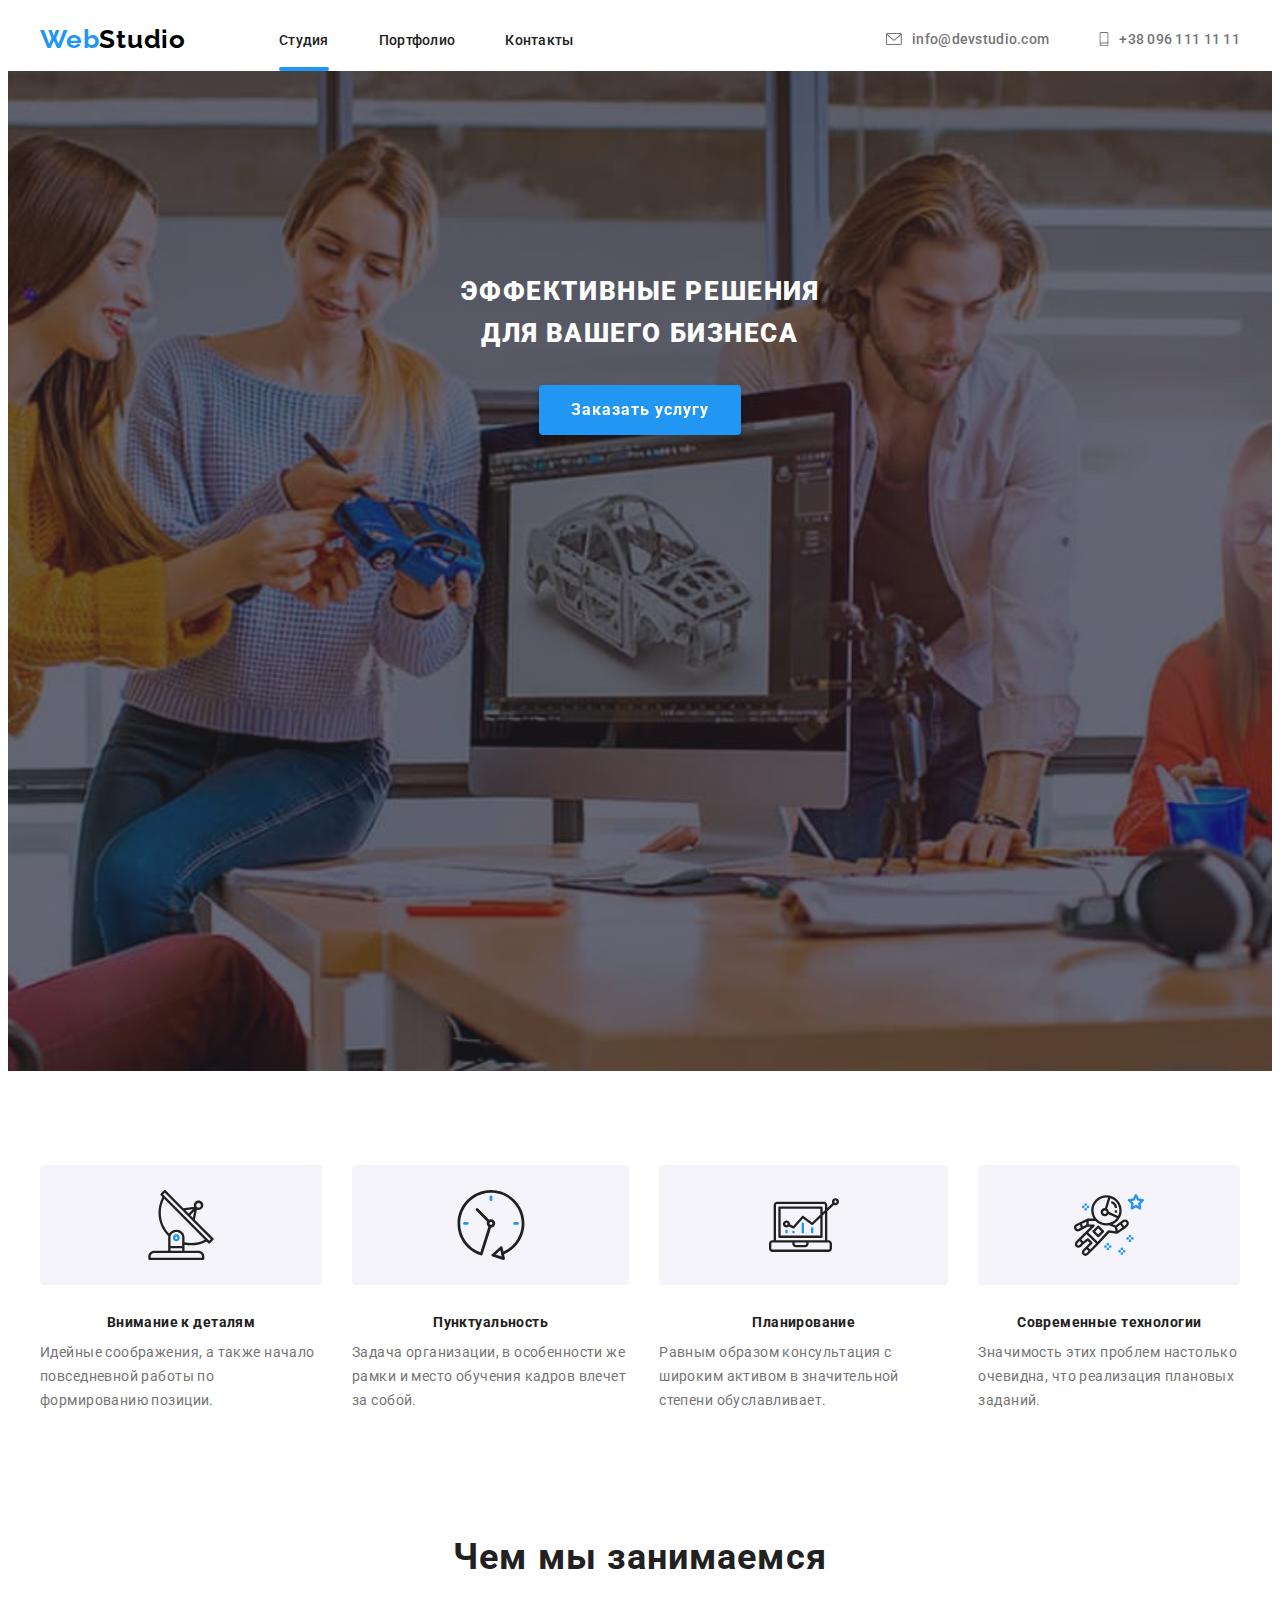
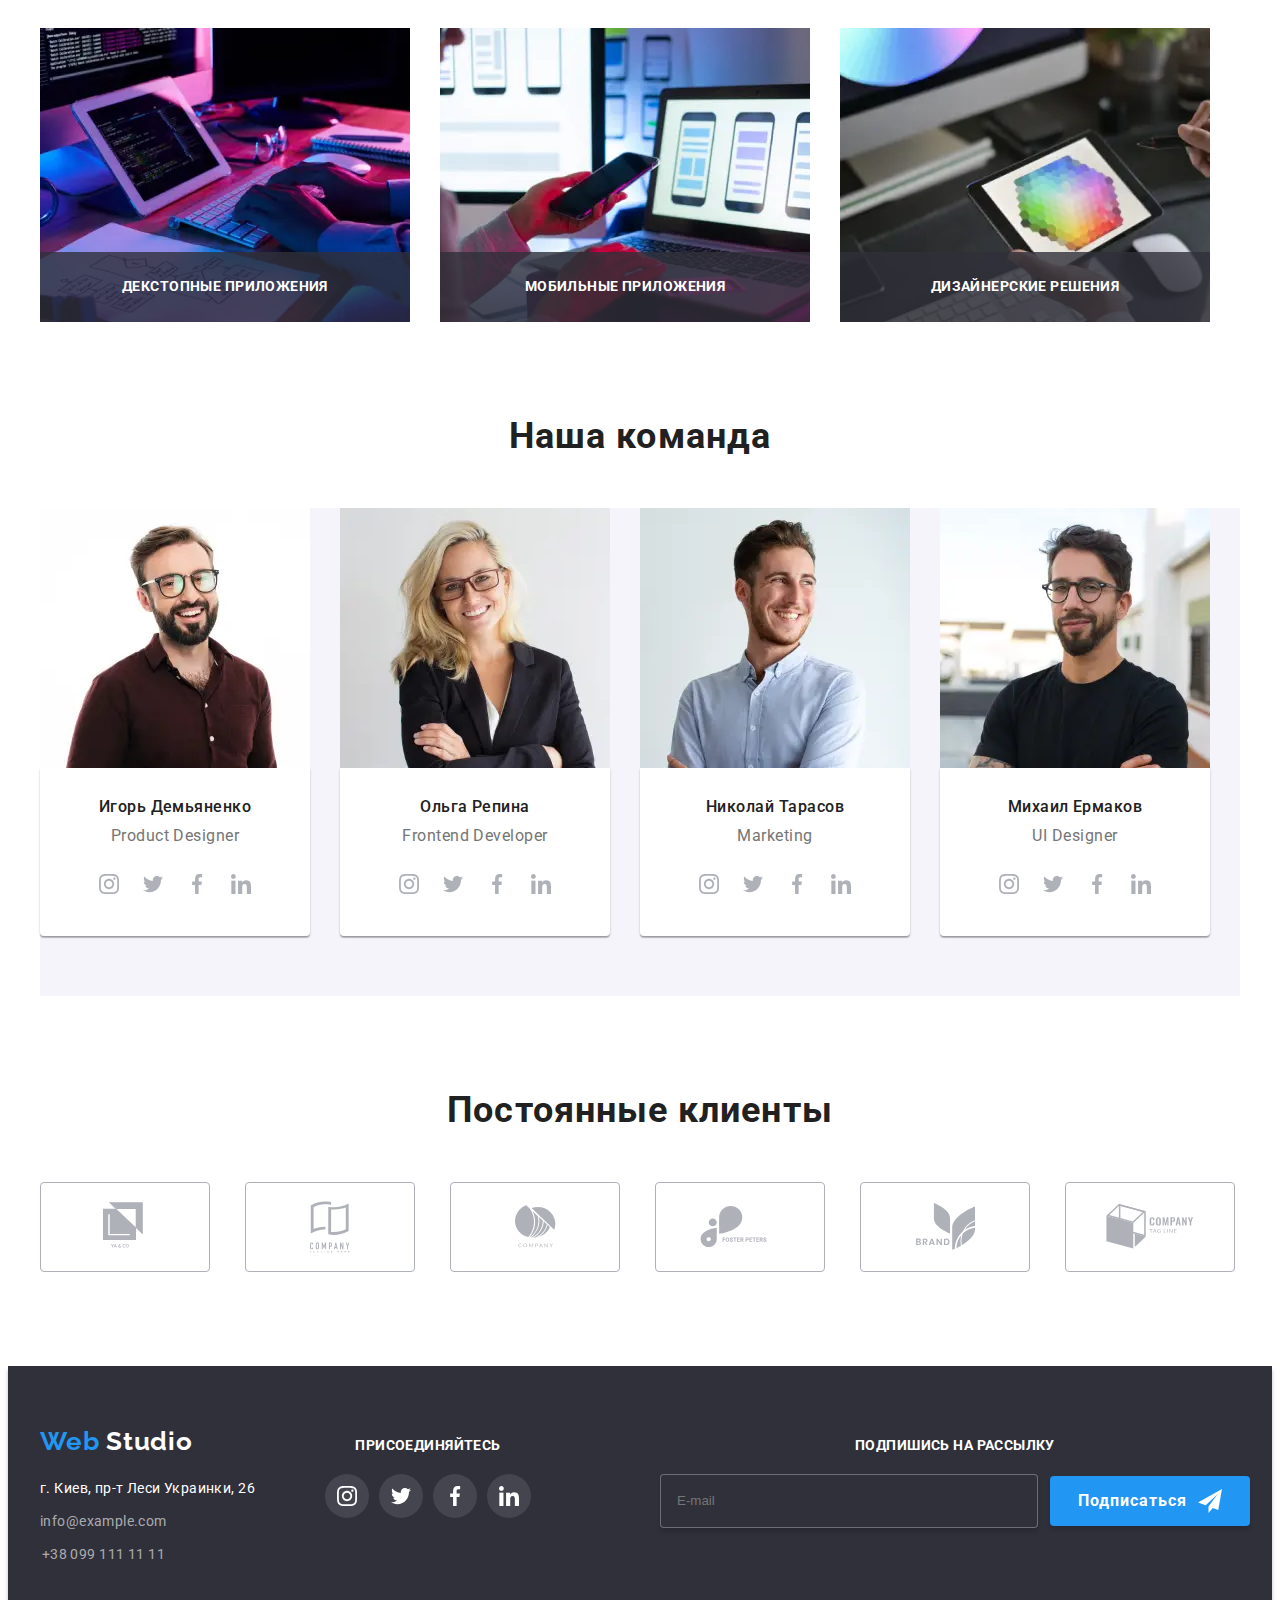
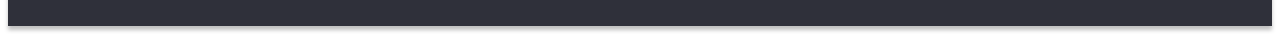
==== commit 89377c8d: "Завершение Футера" ====
--- a/index.html
+++ b/index.html
@@ -77,10 +77,14 @@
         </button>
         <ul class="mobile-menu__list list">
           <li class="mobile-menu__item">
-            <a href="" class="mobile-menu__link link">Студия</a>
+            <a href="" class="mobile-menu__link linner link" href="./index.html"
+              >Студия</a
+            >
           </li>
           <li class="mobile-menu__item">
-            <a href="" class="mobile-menu__link link">Портфолио</a>
+            <a href="" class="mobile-menu__link link" href="./portfolio.html"
+              >Портфолио</a
+            >
           </li>
           <li class="mobile-menu__item">
             <a href="" class="mobile-menu__link link">Контакты</a>
@@ -188,34 +192,84 @@
 
           <ul class="list services-list">
             <li class="services-list__item">
-              <img
-                src="./images/img-studio/features1.png"
-                alt="Работа с ноутом"
-                width="370"
-                height="294"
-              />
+              <picture>
+                <source
+                  srcset="
+                    ./images/services/wdesktop-app1x.webp  1x,
+                    ./images/services/wdesktop-app@2x.webp 2x
+                  "
+                  type="image/webp"
+                  media="(min-width: 1200px)"
+                />
+                <source
+                  srcset="
+                    ./images/services/desktop-app1x.jpg  1x,
+                    ./images/services/desktop-app@2x.jpg 2x
+                  "
+                  media="(min-width: 1200px)"
+                />
+                <img
+                  src="./images/services/desktop-app1x.jpg"
+                  alt="Работа с ноутом"
+                />
+              </picture>
               <div class="services-list__overlay">
                 <h3 class="services-list__text">Декстопные приложения</h3>
               </div>
             </li>
             <li class="services-list__item">
-              <img
-                src="./images/img-studio/features2.png"
-                alt="Работа с телефоном"
-                width="370"
-                height="294"
-              />
+              <picture>
+                <source
+                  srcset="
+                    ./images/services/wmobile-app1x.webp  1x,
+                    ./images/services/wmobile-app@2x.webp 2x
+                  "
+                  type="image/webp"
+                  media="(min-width: 1200px)"
+                />
+                <source
+                  srcset="
+                    ./images/services/mobile-app1x.jpg  1x,
+                    ./images/services/mobile-app@2x.jpg 2x
+                  "
+                  media="(min-width: 1200px)"
+                />
+                <img
+                  src="./images/img-studio/features2.png"
+                  alt="Работа с телефоном"
+                  width="370"
+                  height="294"
+                />
+              </picture>
               <div class="services-list__overlay">
                 <h3 class="services-list__text">Мобильные приложения</h3>
               </div>
             </li>
             <li class="services-list__item">
-              <img
-                src="./images/img-studio/ftatures3.png"
-                alt="Работа с планшетом"
-                width="370"
-                height="294"
-              />
+              <picture>
+                <source
+                  srcset="
+                    ./images/services/wdesign1x.webp  1x,
+                    ./images/services/wdesign@2x.webp 2x
+                  "
+                  type="image/webp"
+                  media="(min-width: 1200px)"
+                />
+                <source
+                  srcset="
+                    ./images/services/design1x.jpg  1x,
+                    ./images/services/design@2x.jpg 2x
+                  "
+                  media="(min-width: 1200px)"
+                />
+                <img
+                  src="./images/services/design1x.jpg"
+                  alt="Работа с планшетом"
+                  width="370"
+                  height="294"
+                />
+              </picture>
+
               <div class="services-list__overlay">
                 <h3 class="services-list__text">Дизайнерские решения</h3>
               </div>
@@ -235,8 +289,8 @@
               <picture>
                 <source
                   srcset="
-                    ./images/team/desktop-igor1x.webp  1x,
-                    ./images/team/desktop-igor@2x.webp 2x
+                    ./images/team/desktopw-igor1x.webp  1x,
+                    ./images/team/desktopw-igor@2x.webp 2x
                   "
                   type="image/webp"
                   media="(min-width: 1200px)"
@@ -251,8 +305,8 @@
 
                 <source
                   srcset="
-                    ./images/team/tablet-igor1x.webp  1x,
-                    ./images/team/tablet-igor@2x.webp 2x
+                    ./images/team/tabletw-igor1x.webp  1x,
+                    ./images/team/tabletw-igor@2x.webp 2x
                   "
                   type="image/webp"
                   media="(min-width: 768px)"
@@ -267,8 +321,8 @@
 
                 <source
                   srcset="
-                    ./images/team/mobile-igor1x.webp  1x,
-                    ./images/team/mobile-igor@2x.webp 2x
+                    ./images/team/mobilew-igor1x.webp  1x,
+                    ./images/team/mobilew-igor@2x.webp 2x
                   "
                   type="image/webp"
                 />
@@ -322,8 +376,8 @@
               <picture>
                 <source
                   srcset="
-                    ./images/team/desktop-olga1x.webp  1x,
-                    ./images/team/desktop-olga@2x.webp 2x
+                    ./images/team/desktopw-olga1x.webp  1x,
+                    ./images/team/desktopw-olga@2x.webp 2x
                   "
                   media="(min-width: 1200px)"
                   type="image/webp"
@@ -339,8 +393,8 @@
 
                 <source
                   srcset="
-                    ./images/team/tablet-olga1x.webp  1x,
-                    ./images/team/tablet-olga@2x.webp 2x
+                    ./images/team/tabletw-olga1x.webp  1x,
+                    ./images/team/tabletw-olga@2x.webp 2x
                   "
                   media="(min-width: 768px)"
                   type="image/webp"
@@ -356,8 +410,8 @@
 
                 <source
                   srcset="
-                    ./images/team/mobile-olga1x.webp  1x,
-                    ./images/team/mobile-olga@2x.webp 2x
+                    ./images/team/mobilew-olga1x.webp  1x,
+                    ./images/team/mobilew-olga@2x.webp 2x
                   "
                   media="(max-width: 768px)"
                   type="image/webp"
@@ -414,8 +468,8 @@
               <picture>
                 <source
                   srcset="
-                    ./images/team/desktop-nikolay1x.webp  1x,
-                    ./images/team/desktop-nikolay@2x.webp 2x
+                    ./images/team/desktopw-nikolay1x.webp  1x,
+                    ./images/team/desktopw-nikolay@2x.webp 2x
                   "
                   media="(min-width: 1200px)"
                   type="image/webp"
@@ -431,8 +485,8 @@
 
                 <source
                   srcset="
-                    ./images/team/tablet-nikolay1x.webp  1x,
-                    ./images/team/tablet-nikolay@2x.webp 2x
+                    ./images/team/tabletw-nikolay1x.webp  1x,
+                    ./images/team/tabletw-nikolay@2x.webp 2x
                   "
                   media="(min-width: 768px)"
                   type="image/webp"
@@ -448,8 +502,8 @@
 
                 <source
                   srcset="
-                    ./images/team/mobile-nikolay1x.webp  1x,
-                    ./images/team/mobile-nikolay@2x.webp 2x
+                    ./images/team/mobilew-nikolay1x.webp  1x,
+                    ./images/team/mobilew-nikolay@2x.webp 2x
                   "
                   media="(max-width: 768px)"
                   type="image/webp"
@@ -508,8 +562,8 @@
               <picture>
                 <source
                   srcset="
-                    ./images/team/desktop-michail1x.webp  1x,
-                    ./images/team/desktop-michail@2x.webp 2x
+                    ./images/team/desktopw-michail1x.webp  1x,
+                    ./images/team/desktopw-michail@2x.webp 2x
                   "
                   media="(min-width: 1200px)"
                   type="image/webp"
@@ -525,8 +579,8 @@
 
                 <source
                   srcset="
-                    ./images/team/tablet-michail1x.webp  1x,
-                    ./images/team/tablet-michail@2x.webp 2x
+                    ./images/team/tabletw-michail1x.webp  1x,
+                    ./images/team/tabletw-michail@2x.webp 2x
                   "
                   media="(min-width: 768px)"
                   type="image/webp"
@@ -542,8 +596,8 @@
 
                 <source
                   srcset="
-                    ./images/team/mobile-michail1x.webp  1x,
-                    ./images/team/mobile-michail@2x.webp 2x
+                    ./images/team/mobilew-michail1x.webp  1x,
+                    ./images/team/mobilew-michail@2x.webp 2x
                   "
                   media="(max-width: 768px)"
                   type="image/webp"
@@ -738,7 +792,7 @@
       </div>
     </footer>
 
-    <!--<div class="backdrop is-hidden" data-modal>
+    <div class="backdrop is-hidden" data-modal>
       <div class="modal">
         <button type="button" class="modal__dutton-close" data-modal-close>
           <svg class="mobal__close-icon" width="11" height="11">
@@ -822,7 +876,7 @@
           <button type="submit" class="modal-form-btn">Отправить</button>
         </form>
       </div>
-    </div>-->
+    </div>
     <script src="./js/mobile-menu.js"></script>
     <script src="./js/modal.js"></script>
   </body>
--- a/css/main.min.css
+++ b/css/main.min.css
@@ -1,2 +1,2 @@
-:root{--main-font: Roboto, sans-serif;--secondari-font: Raleway, sans-serif;--accent-color: #2196f3;--accent-text-color: #212121;--accent-too-color: #757575;--color-white: #ffffff;--background-footer: #2f303a;--card-set-gap: 30px;--functcii--transition: 250ms cubic-bezier(0.4, 0, 0.2, 1)}.visually-hidden{position:absolute;width:1px;height:1px;margin:-1px;border:0;padding:0;white-space:nowrap;clip-path:inset(100%);clip:rect(0 0 0 0);overflow:hidden}body{font-family:var(--main-font)}.link{text-decoration:none}.list{list-style:none}.address{font-style:normal}button{font-family:inherit}h1,h2,h3,h4,h5,h6,p{margin:0}ul,ol{margin:0;padding:0}img{display:block;max-width:100%}.container{padding-left:15px;padding-right:15px}.header .container{display:flex;justify-content:space-between;align-items:center}@media screen and (min-width: 480px){.container{width:480px;margin:0 auto}}@media screen and (min-width: 768px){.container{width:768px}}@media screen and (min-width: 1200px){.container{width:1200px}}.hero__button{font-size:16px;line-height:1.87;letter-spacing:.06em;font-weight:700;cursor:pointer;background-color:var(--accent-color);color:var(--color-white);padding:10px 32px;filter:drop-shadow(0px 4px 4px rgba(0,0,0,0.25));border-radius:4px;border:0;transition:background-color 250ms cubic-bezier(0.4, 0, 0.2, 1)}.hero__button:hover,.hero__button:focus{background-color:#1182df}.logo{font-size:24px;line-height:1.16;letter-spacing:.03em;font-family:var(--secondari-font);font-weight:700;font-style:normal;display:block}.logo_theme_light{color:#000000;padding-top:16px;padding-bottom:16px}.logo_theme_dark{color:var(--color-white);display:block}.logo__logo-web{color:var(--accent-color)}@media screen and (min-width: 768px){.logo{font-size:24px;line-height:1.16;letter-spacing:.03em;font-family:var(--secondari-font);font-weight:700;font-style:normal}.logo_theme_light{color:#000000;margin-right:88px;padding-top:26px;padding-bottom:26px}.logo_theme_dark{color:var(--color-white);display:block}}@media screen and (min-width: 1200px){.logo{font-size:26px;line-height:1.19;letter-spacing:.03em;font-family:var(--secondari-font);font-weight:700;font-style:normal}.logo_theme_light{color:#000000;margin-right:93px}.logo_theme_dark{color:var(--color-white);display:block;margin-bottom:20px}}.social-list__icon{width:20px;height:20px;fill:currentColor;transition:--functcii--transition}.social-list__link:hover .social-list__icon,.social-list__link:focus .social-list__icon{color:var(--color-white)}.social-list{display:flex;align-items:center;justify-content:space-between}.social-list_theme-dark{display:flex;align-items:center;justify-content:space-between;margin-top:20px;width:206px;height:44px}.social-list__link{display:flex;align-items:center;justify-content:center;width:44px;height:44px;border-radius:50%;color:#afb1b8;transition:--functcii--transition}.social-list__link:hover,.social-list__link:focus{background-color:var(--accent-color);color:var(--accent-color)}.social-dark__link{display:flex;align-items:center;justify-content:center;width:44px;height:44px;border-radius:50%;color:var(--color-white);background-color:rgba(255,255,255,0.1);transition:--functcii--transition}.social-dark__link:hover,.social-dark__link:focus{background-color:var(--accent-color);color:var(--color-white)}.address-item__city{font-size:14px;line-height:1.71;letter-spacing:.03em;color:var(--color-white);margin-bottom:9px}.contact-list-dark__info:not(:last-child){margin-bottom:9px}.contact-list-dark__mail-tel{font-size:14px;line-height:1.71;letter-spacing:.03em;color:rgba(255,255,255,0.6);background:var(--background-footer)}.address-item{font-style:normal}.address-item:not(:last-child){margin-bottom:9px}.backdrop{position:fixed;top:0;left:0;width:100vw;height:100vh;background-color:rgba(0,0,0,0.5);opacity:1;transition:opascity 250ms cubic-bezier(0.4, 0, 0.2, 1),250ms cubic-bezier(0.4, 0, 0.2, 1)}.modal{position:absolute;top:50%;left:50%;width:528px;height:580px;background-color:var(--color-white);padding:40px;transform:translate(-50%, -50%) scale(1);transition:transform 250ms cubic-bezier(0.4, 0, 0.2, 1)}.modal__dutton-close{position:absolute;justify-content:center;align-items:center;top:8px;right:8px;width:30px;height:30px;background:transparent;border:1px solid rgba(0,0,0,0.1);border-radius:50%;cursor:pointer;outline:none;transition:fill 250ms cubic-bezier(0.4, 0, 0.2, 1)}.modal__dutton-close:hover,.modal__dutton-close:focus{fill:var(--accent-color)}.is-hidden{opacity:0;visibility:hidden;pointer-events:none}.backdrop.is-hidden .modal{transform:translate(-50%, -50%) scale(1.1)}.modal-form__text{font-size:20px;line-height:1.15;letter-spacing:.03em;font-weight:700;text-align:center;color:#212121;margin-bottom:12px}.modal-form{display:flex;flex-direction:column}.modal-form__wrapper{position:relative;display:block;margin-top:4px;margin-bottom:10px}.user-form-message{display:block;margin-top:4px;margin-bottom:20px}.modal-form__input{width:100%;height:40px;border:1px solid rgba(33,33,33,0.2);border-radius:4px;padding-left:42px;transition:border-color 250ms cubic-bezier(0.4, 0, 0.2, 1)}.modal-form__input:focus{outline:none;border-color:var(--accent-color)}.modal-form__icon{position:absolute;top:50%;left:12px;transform:translateY(-50%);fill:#212121;transition:fill 250ms cubic-bezier(0.4, 0, 0.2, 1)}.modal-form__input:focus+.modal-form__icon{fill:var(--accent-color)}.user-form-message__text{width:100%;height:120px;border:1px solid rgba(33,33,33,0.2);border-radius:4px;padding:12px 16px;resize:none;transition:border-color 250ms cubic-bezier(0.4, 0, 0.2, 1)}.user-form-message__text:focus{outline:none;border-color:var(--accent-color)}.modal-form-check-desc{font-size:12px;display:flex;align-items:center}.modal-form-check-desc::before{content:"";display:block;width:16px;height:16px;border:1px solid #000000;cursor:pointer;margin-right:8px}.modal-form-term:checked+.modal-form-check-desc::before{background-image:url("../images/vector.svg");background-position:center;background-color:var(--accent-color);background-repeat:no-repeat}.modal-form-term:focus+.modal-form-check-desc::before{box-shadow:0 0 0 1px #2196f3}.modal-form-btn{font-size:16px;line-height:1.87;letter-spacing:.06em;font-weight:700;cursor:pointer;background-color:var(--accent-color);color:var(--color-white);padding:10px 32px;filter:drop-shadow(0px 4px 4px rgba(0,0,0,0.25));border-radius:4px;border:0;margin-top:30px;align-self:center;transition:background-color 250ms cubic-bezier(0.4, 0, 0.2, 1)}.modal-form-btn:hover,.modal-form-btn:focus{background-color:#1182df}.modal-form-check-desc__contract{color:var(--accent-color)}.modal-form__name{font-size:12px;line-height:1.16;letter-spacing:.01em;color:#757575}@media screen and (max-width: 767px){.header__container{display:flex;align-items:center;margin:0 auto}.contact-list{display:none}.menu-list{display:none}.burger-btn{background-color:transparent;border:none;padding:0;cursor:pointer;transition:250ms cubic-bezier(0.4, 0, 0.2, 1)}.burger-btn:hover{fill:var(--accent-color);outline:none}.mobile-menu__close{position:absolute;top:10px;right:15px;background-color:transparent;border:none;padding:0;cursor:pointer;transition:250ms cubic-bezier(0.4, 0, 0.2, 1)}.mobile-menu__close:hover{fill:var(--accent-color);outline:none}.mobile-menu__icon{width:11px;height:11px}.burger__icon{width:40px;height:40px}.mobile-menu{position:fixed;top:0;left:50%;width:100vw;max-width:480px;height:100vh;padding:48px 40px;background-color:var(--color-white);transform:translateY(-100%) translateX(-50%);transition:transform 250ms cubic-bezier(0.4, 0, 0.2, 1);opacity:0;visibility:hidden;pointer-events:none}.is-open{transform:translateY(0) translateX(-50%)}.mobile-menu.is-open{opacity:1;visibility:visible;pointer-events:auto}.mobile-menu__link{font-size:40px;line-height:1.17;letter-spacing:.02em;font-weight:500;color:var(--accent-text-color)}.mobile-menu__item:not(:last-child){margin-bottom:32px}.mobile-menu__tel{font-size:40px;line-height:1.17;letter-spacing:.02em;font-weight:500;color:#2196f3}.mobile-menu__email{font-size:24px;line-height:1.16;letter-spacing:.02em;font-weight:500;color:var(--accent-too-color)}.mobile-menu__social-link{font-size:18px;line-height:1.22;letter-spacing:.02em;font-weight:500;color:#2196f3}.mobile-menu__social-list{display:flex;align-items:center;justify-content:space-between;padding-bottom:48px}.mobile-menu__contact-item:not(:last-child){margin-bottom:32px}.mobile-menu__contact-list{margin-top:302px;margin-bottom:64px}.mobile-menu__social-item:not(:last-child){border-right:1px solid rgba(33,33,33,0.2);padding-right:10px}}@media screen and (min-width: 768px){.burger-btn{display:none}.mobile-menu{display:none}.contact-list{align-items:center;justify-content:center}.contact-list__link{display:flex;align-items:center;justify-content:center;font-size:12px;line-height:1.16;letter-spacing:.02em;font-weight:500;color:var(--accent-too-color);transition:var(--functcii--transition)}.contact-list__link:hover,.contact-list__link:focus{color:var(--accent-color);transition:var(--functcii--transition)}.contact-list__item_tel{padding-right:15px;margin-top:10px}.contact-list__icon-mail{width:14px;height:10px;justify-content:center;align-items:center;margin-right:10px;fill:currentColor}.contact-list__icon-tel{width:10px;height:14px;justify-content:center;align-items:center;margin-right:10px;fill:currentColor}}@media screen and (min-width: 1200px){.contact-list__item_tel{padding:0;margin:0}.contact-list{display:flex;margin-left:auto;align-items:center}.contact-list__link{display:flex;align-items:center;justify-content:center;font-size:14px;line-height:1.1;letter-spacing:.02em;font-weight:500;color:var(--accent-too-color);transition:var(--functcii--transition)}.contact-list__link:hover,.contact-list__link:focus{color:var(--accent-color);transition:var(--functcii--transition)}.contact-list__item{display:block;margin-right:50px}.contact-list__icon-tel{width:10px;height:14px}.contact-list__icon-mail{width:16px;height:12px}}.menu-list{display:none}@media screen and (min-width: 768px){.menu-list{display:block}.menu-list{display:flex;align-items:center;justify-content:center;margin-left:auto}.menu-list__link{font-size:14px;line-height:1.14;letter-spacing:.02em;font-weight:500;color:var(--accent-text-color);position:relative;transition:var(--functcii--transition)}.menu-list__link:hover,.menu-list__link:focus{background-color:var(--color-white);color:var(--accent-color);transition:var(--functcii--transition)}.menu-list__item:not(:last-child){margin-right:50px}.linner::after{content:"";position:absolute;left:0;bottom:0;display:block;width:100%;height:4px;background-color:var(--accent-color);margin-bottom:-32px;border-radius:2px}}.hero{color:var(--color-white);background-color:var(--background-footer);text-align:center;padding-top:118px;padding-bottom:118px}.hero__main-heading{font-size:26px;line-height:1.61;letter-spacing:.06em;font-weight:900;text-align:center;text-transform:uppercase;margin:0 auto;margin-bottom:30px;max-width:360px}.hero__overlay{max-width:480px;height:400px;margin-left:auto;margin-right:auto;background-image:linear-gradient(to right, rgba(47,48,58,0.4), rgba(47,48,58,0.4)),url("../images/hero/mobile1x.jpg");background-repeat:no-repeat;background-position:center 0;background-size:cover}@media (min-device-pixel-ratio: 2), (min-resolution: 192dpi), (min-resolution: 2dppx){.hero__overlay{background-image:linear-gradient(to right, rgba(47,48,58,0.4), rgba(47,48,58,0.4)),url("../images/hero/mobile@2x.jpg")}}@media screen and (min-width: 768px){.hero{color:var(--color-white);background-color:var(--background-footer);text-align:center;padding-top:118px;padding-bottom:118px}.hero__main-heading{font-size:26px;line-height:1.61;letter-spacing:.06em;font-weight:900;text-align:center;text-transform:uppercase;margin:0 auto;margin-bottom:30px;max-width:360px}.hero__overlay{max-width:768px;height:400px;margin-left:auto;margin-right:auto;background-image:linear-gradient(to right, rgba(47,48,58,0.4), rgba(47,48,58,0.4)),url("../images/hero/tablet1x.jpg");background-repeat:no-repeat;background-position:center 0;background-size:cover}}@media screen and (min-width: 768px) and (min-device-pixel-ratio: 2), screen and (min-width: 768px) and (min-resolution: 192dpi), screen and (min-width: 768px) and (min-resolution: 2dppx){.hero__overlay{background-image:linear-gradient(to right, rgba(47,48,58,0.4), rgba(47,48,58,0.4)),url("../images/hero/tablet@2x.jpg")}}@media screen and (min-width: 768px) and (min-width: 1200px){.hero__main-heading{font-size:44px;line-height:1.36;letter-spacing:.06em;font-weight:900;text-align:center;text-transform:uppercase;margin:0 auto;margin-bottom:30px;max-width:696px}}@media screen and (min-width: 768px){.hero{color:var(--color-white);background-color:var(--background-footer);text-align:center;padding-top:200px;padding-bottom:200px}.hero__overlay{max-width:1600px;height:600px;margin-left:auto;margin-right:auto;background-image:linear-gradient(to right, rgba(47,48,58,0.4), rgba(47,48,58,0.4)),url("../images/hero/desktop1x.jpg");background-repeat:no-repeat;background-position:center 0;background-size:cover}}@media screen and (min-width: 768px) and (min-device-pixel-ratio: 2), screen and (min-width: 768px) and (min-resolution: 192dpi), screen and (min-width: 768px) and (min-resolution: 2dppx){.hero__overlay{background-image:linear-gradient(to right, rgba(47,48,58,0.4), rgba(47,48,58,0.4)),url("../images/hero/desktop@2x.jpg")}}@media screen and (min-width: 768px){.hero__main-heading{font-size:26px;line-height:1.61;letter-spacing:.06em;font-weight:900;text-align:center;text-transform:uppercase;margin:0 auto;margin-bottom:30px;max-width:360px}}.features{padding-bottom:60px;padding-top:60px}.features-list__item{background:var(--color-white);position:relative}.features-list__item:not(:last-child){margin-bottom:30px}.features-list__svg{display:flex;align-items:center;justify-content:center;height:120px;background-repeat:no-repeat;background-position:center;margin-bottom:30px;background:#f5f4fa;border-radius:4px}.features-list__icon{width:70px;height:70px}.features-list__heading{font-size:14px;line-height:1.14;letter-spacing:.03em;font-weight:700;color:var(--accent-text-color);margin-bottom:10px;display:flex;justify-content:center}.features-list__text{font-size:14px;line-height:1.71;letter-spacing:.03em;color:var(--accent-too-color)}@media screen and (min-width: 768px) and (max-width: 1199px){.features-list{display:flex;flex-wrap:wrap;padding:0;list-style:none;margin-right:-30px;margin-bottom:-30px}.features-list__item{margin-right:30px;margin-bottom:30px}.features-list>.features-list__item{flex-basis:calc(100% / 2 - var(--card-set-gap))}.features-list__heading{display:block}}@media screen and (min-width: 1200px){.features-list__heading{font-size:14px;line-height:1.14;letter-spacing:.03em;font-weight:700;color:var(--accent-text-color);margin-bottom:10px}.features-list__item{background:var(--color-white);position:relative;margin-bottom:auto}.features-list__item:not(:last-child){margin-right:30px}.features-list__text{font-size:14px;line-height:1.71;letter-spacing:.03em;color:var(--accent-too-color)}.features{display:flex;padding-bottom:47px;padding-top:94px}.features-list__icon{width:70px;height:70px}.features-list__svg{display:flex;align-items:center;justify-content:center;height:120px;background-repeat:no-repeat;background-position:center;margin-bottom:30px;background:#f5f4fa;border-radius:4px}.features-list{display:flex;justify-content:center;align-items:center;flex-wrap:nowrap;margin-left:0;margin-top:0}}@media screen and (max-width: 1200px){.container__services{display:none}}.services-list__overlay{display:flex;align-items:center;justify-content:center;width:100%;height:70px;position:absolute;bottom:0;pointer-events:none;background-color:rgba(47,48,58,0.8)}.services-list__text{font-size:14px;line-height:1.14;letter-spacing:.03em;font-weight:700;text-align:center;text-transform:uppercase;color:var(--color-white)}.services-list{display:flex}.container__services{padding-top:47px}.services-list__item{background:var(--color-white);position:relative}.services-list__item:not(:last-child){margin-right:30px}.components-title{font-size:28px;line-height:1.17;letter-spacing:.03em;font-weight:700;text-align:center;color:var(--accent-text-color);padding-bottom:30px;padding-top:60px}.team-list__box{padding-top:30px;padding-bottom:24px;background:var(--color-white);box-shadow:0px 1px 3px rgba(0,0,0,0.12),0px 1px 1px rgba(0,0,0,0.14),0px 2px 1px rgba(0,0,0,0.2);border-radius:0px 0px 4px 4px}.team-list__text{font-size:16px;line-height:1.18;letter-spacing:.03em;text-align:center;color:var(--accent-too-color);margin-bottom:16px;margin-top:10px}.team-list__heading{font-size:16px;line-height:1.18;letter-spacing:.03em;font-weight:500;text-align:center;color:var(--accent-text-color)}.social-list{display:flex;align-items:center;justify-content:space-between;padding-left:122px;padding-right:122px}.team-list__item{position:relative;background:var(--color-white)}.team-list__item:not(:last-child){margin-bottom:30px}.team-list{display:block;padding-bottom:60px;background:#f5f4fa}@media screen and (min-width: 768px) and (max-width: 1199px){.team-list{padding-bottom:60px;display:flex;flex-wrap:wrap;list-style:none;margin-left:-30px;margin-top:-30px;background:#f5f4fa}.team-list__item{margin-left:30px;margin-left:30px}.team-list>.team-list__item{flex-basis:calc(100% / 2 - var(--card-set-gap))}}@media screen and (min-width: 1200px){.team-list{display:flex;background:#f5f4fa}.team-list__box{padding:30px 32px;background:var(--color-white);box-shadow:0px 1px 3px rgba(0,0,0,0.12),0px 1px 1px rgba(0,0,0,0.14),0px 2px 1px rgba(0,0,0,0.2);border-radius:0px 0px 4px 4px}.components-title{font-size:28px;line-height:1.17;letter-spacing:.03em;font-weight:700;text-align:center;color:var(--accent-text-color);margin-top:60px;margin-bottom:30px}.team-list__heading{font-size:16px;line-height:1.18;letter-spacing:.03em;font-weight:500;text-align:center;color:var(--accent-text-color);margin-bottom:10px}.team-list__text{font-size:16px;line-height:1.18;letter-spacing:.03em;text-align:center;color:var(--accent-too-color);margin-bottom:16px}.team{padding-top:94px;padding-bottom:86px}.team-list__item{background:var(--color-white);position:relative}.team-list__item:not(:last-child){margin-right:30px}}.box-clients{padding-top:60px;padding-bottom:60px}.components-title{font-size:28px;line-height:1.17;letter-spacing:.03em;font-weight:700;text-align:center;color:var(--accent-text-color);margin-bottom:30px;padding:0}.clients{display:flex;justify-content:center;flex-wrap:wrap;margin-left:-30px;margin-top:-30px}.clients__item{margin-left:30px;margin-top:30px}.clients>.clients__item{flex-basis:calc(100% / 2 - var(--card-set-gap))}.clients__link{display:flex;align-items:center;justify-content:center;width:210px;height:90px;border:1px solid #afb1b8;box-sizing:border-box;border-radius:4px;color:#afb1b8}.clients__icon{fill:currentColor}@media screen and (min-width: 768px){.clients>.clients__item{flex-basis:calc(100% / 3 - var(--card-set-gap))}.clients__link{width:226px}}@media screen and (min-width: 1200px){.clients{display:flex;align-items:center;justify-content:space-between}.clients>.clients__item{flex-basis:calc(100% / 6 - var(--card-set-gap))}.clients__link{display:flex;align-items:center;justify-content:center;width:170px;height:90px;border:1px solid #afb1b8;box-sizing:border-box;border-radius:4px;color:#afb1b8;transition:var(--functcii--transition)}.clients__link:hover,.clients__link:focus{border-color:var(--accent-color);color:var(--accent-color)}.clients__icon{fill:currentColor;transition:var(--functcii--transition)}.clients__link:hover .clients__icon,.clients__link:focus .clients__icon{color:var(--accent-color);border-color:var(--accent-color)}.box-clients{padding-top:102px;padding-bottom:94px}}.footer{background:var(--background-footer);box-shadow:0px 4px 4px rgba(0,0,0,0.25);padding-top:60px;padding-bottom:60px}.footer-box{display:flex;flex-direction:column;align-items:center}.footer-box-social{justify-content:center;align-items:center;margin-top:60px}.footer-box-social__title{font-size:14px;line-height:1.14;letter-spacing:.03em;font-weight:700;text-align:center;text-transform:uppercase;color:var(--color-white);margin-bottom:20px}.footer-form__input{display:block;width:100%}.footer-form__container{display:flex;flex-direction:column;margin-left:0;margin-top:60px;align-items:center}.footer-form__text{font-size:14px;line-height:1.14;letter-spacing:.03em;display:block;text-align:center;text-transform:uppercase;color:var(--color-white);margin-bottom:20px}.footer-button__text{font-size:16px;line-height:1.88;letter-spacing:.06em;font-weight:700;display:flex;align-items:center;text-align:center;color:var(--color-white)}.footer-form__email-input{height:50px;min-width:358px;padding-left:16px;border:1px solid rgba(255,255,255,0.3);box-shadow:0px 4px 4px rgba(0,0,0,0.15);border-radius:4px;background:var(--background-footer);color:var(--color-white)}.footer-form__email-input:focus{border-color:var(--accent-color);outline:none}.footer-form__button{display:flex;align-items:center;justify-content:space-between;min-width:200px;height:50px;padding:10px 28px;background:var(--accent-color);box-shadow:0px 4px 4px rgba(0,0,0,0.15);border-radius:4px;cursor:pointer;border:0;margin:0 auto;margin-top:20px}.footer-button__icon{width:24px;height:24px}.social-list_theme-dark{display:flex;align-items:center;justify-content:space-between;margin-top:20px;width:206px;height:44px;margin:0 auto}.logo{font-size:26px;line-height:1.19;letter-spacing:.03em;font-family:var(--secondari-font);font-weight:700;font-style:normal}.logo_theme_dark{color:var(--color-white);margin:0 auto;text-align:center}.address-item{margin:0 auto;margin-top:20px}.contact-list-dark{display:flex;align-items:center;justify-content:center;flex-direction:column}.main-footer-box{flex-direction:column;justify-content:center;align-items:center}@media screen and (min-width: 768px){.main-footer-box{display:flex;flex-direction:row;flex-wrap:wrap;align-items:baseline}.footer-box-social{margin:0 auto;margin-top:5px;margin-left:165px}.footer-box{margin-left:60px}}
+:root{--main-font: Roboto, sans-serif;--secondari-font: Raleway, sans-serif;--accent-color: #2196f3;--accent-text-color: #212121;--accent-too-color: #757575;--color-white: #ffffff;--background-footer: #2f303a;--card-set-gap: 30px;--functcii--transition: 250ms cubic-bezier(0.4, 0, 0.2, 1)}.visually-hidden{position:absolute;width:1px;height:1px;margin:-1px;border:0;padding:0;white-space:nowrap;clip-path:inset(100%);clip:rect(0 0 0 0);overflow:hidden}body{font-family:var(--main-font)}.link{text-decoration:none}.list{list-style:none}.address{font-style:normal}button{font-family:inherit}h1,h2,h3,h4,h5,h6,p{margin:0}ul,ol{margin:0;padding:0}img{display:block;max-width:100%}.container{padding-left:15px;padding-right:15px}.header .container{display:flex;justify-content:space-between;align-items:center}@media screen and (min-width: 480px){.container{width:480px;margin:0 auto}}@media screen and (min-width: 768px){.container{width:768px}}@media screen and (min-width: 1200px){.container{width:1200px}}.hero__button{font-size:16px;line-height:1.87;letter-spacing:.06em;font-weight:700;cursor:pointer;background-color:var(--accent-color);color:var(--color-white);padding:10px 32px;filter:drop-shadow(0px 4px 4px rgba(0,0,0,0.25));border-radius:4px;border:0;transition:background-color 250ms cubic-bezier(0.4, 0, 0.2, 1)}.hero__button:hover,.hero__button:focus{background-color:#1182df}.logo{font-size:24px;line-height:1.16;letter-spacing:.03em;font-family:var(--secondari-font);font-weight:700;font-style:normal;display:block}.logo_theme_light{color:#000000;padding-top:16px;padding-bottom:16px}.logo_theme_dark{color:var(--color-white);display:block}.logo__logo-web{color:var(--accent-color)}.social-list__icon{width:20px;height:20px;fill:currentColor;transition:--functcii--transition}.social-list__link:hover .social-list__icon,.social-list__link:focus .social-list__icon{color:var(--color-white)}.social-list{display:flex;align-items:center;justify-content:space-between}.social-list_theme-dark{display:flex;align-items:center;justify-content:space-between;margin-top:20px;width:206px;height:44px}.social-list__link{display:flex;align-items:center;justify-content:center;width:44px;height:44px;border-radius:50%;color:#afb1b8;transition:--functcii--transition}.social-list__link:hover,.social-list__link:focus{background-color:var(--accent-color);color:var(--accent-color)}.social-dark__link{display:flex;align-items:center;justify-content:center;width:44px;height:44px;border-radius:50%;color:var(--color-white);background-color:rgba(255,255,255,0.1);transition:--functcii--transition}.social-dark__link:hover,.social-dark__link:focus{background-color:var(--accent-color);color:var(--color-white)}.linner{color:var(--accent-color)}.address-item__city{font-size:14px;line-height:1.71;letter-spacing:.03em;color:var(--color-white);margin-bottom:9px}.contact-list-dark__info:not(:last-child){margin-bottom:9px}.contact-list-dark__mail-tel{font-size:14px;line-height:1.71;letter-spacing:.03em;color:rgba(255,255,255,0.6);background:var(--background-footer)}.address-item{font-style:normal}.address-item:not(:last-child){margin-bottom:9px}.backdrop{position:fixed;top:0;left:0;width:100vw;height:100vh;background-color:rgba(0,0,0,0.5);opacity:1;transition:opascity 250ms cubic-bezier(0.4, 0, 0.2, 1),250ms cubic-bezier(0.4, 0, 0.2, 1)}.modal{position:absolute;top:50%;left:50%;width:528px;height:580px;background-color:var(--color-white);padding:40px;transform:translate(-50%, -50%) scale(1);transition:transform 250ms cubic-bezier(0.4, 0, 0.2, 1)}.modal__dutton-close{position:absolute;justify-content:center;align-items:center;top:8px;right:8px;width:30px;height:30px;background:transparent;border:1px solid rgba(0,0,0,0.1);border-radius:50%;cursor:pointer;outline:none;transition:fill 250ms cubic-bezier(0.4, 0, 0.2, 1)}.modal__dutton-close:hover,.modal__dutton-close:focus{fill:var(--accent-color)}.is-hidden{opacity:0;visibility:hidden;pointer-events:none}.backdrop.is-hidden .modal{transform:translate(-50%, -50%) scale(1.1)}.modal-form__text{font-size:20px;line-height:1.15;letter-spacing:.03em;font-weight:700;text-align:center;color:#212121;margin-bottom:12px}.modal-form{display:flex;flex-direction:column}.modal-form__wrapper{position:relative;display:block;margin-top:4px;margin-bottom:10px}.user-form-message{display:block;margin-top:4px;margin-bottom:20px}.modal-form__input{width:100%;height:40px;border:1px solid rgba(33,33,33,0.2);border-radius:4px;padding-left:42px;transition:border-color 250ms cubic-bezier(0.4, 0, 0.2, 1)}.modal-form__input:focus{outline:none;border-color:var(--accent-color)}.modal-form__icon{position:absolute;top:50%;left:12px;transform:translateY(-50%);fill:#212121;transition:fill 250ms cubic-bezier(0.4, 0, 0.2, 1)}.modal-form__input:focus+.modal-form__icon{fill:var(--accent-color)}.user-form-message__text{width:100%;height:120px;border:1px solid rgba(33,33,33,0.2);border-radius:4px;padding:12px 16px;resize:none;transition:border-color 250ms cubic-bezier(0.4, 0, 0.2, 1)}.user-form-message__text:focus{outline:none;border-color:var(--accent-color)}.modal-form-check-desc{font-size:12px;display:flex;align-items:center}.modal-form-check-desc::before{content:"";display:block;width:16px;height:16px;border:1px solid #000000;cursor:pointer;margin-right:8px}.modal-form-term:checked+.modal-form-check-desc::before{background-image:url("../images/vector.svg");background-position:center;background-color:var(--accent-color);background-repeat:no-repeat}.modal-form-term:focus+.modal-form-check-desc::before{box-shadow:0 0 0 1px #2196f3}.modal-form-btn{font-size:16px;line-height:1.87;letter-spacing:.06em;font-weight:700;cursor:pointer;background-color:var(--accent-color);color:var(--color-white);padding:10px 32px;filter:drop-shadow(0px 4px 4px rgba(0,0,0,0.25));border-radius:4px;border:0;margin-top:30px;align-self:center;transition:background-color 250ms cubic-bezier(0.4, 0, 0.2, 1)}.modal-form-btn:hover,.modal-form-btn:focus{background-color:#1182df}.modal-form-check-desc__contract{color:var(--accent-color)}.modal-form__name{font-size:12px;line-height:1.16;letter-spacing:.01em;color:#757575}@media screen and (max-width: 767px){.header__container{display:flex;align-items:center;margin:0 auto}.contact-list{display:none}.menu-list{display:none}.burger-btn{background-color:transparent;border:none;padding:0;cursor:pointer;transition:250ms cubic-bezier(0.4, 0, 0.2, 1)}.burger-btn:hover{fill:var(--accent-color);outline:none}.mobile-menu__close{position:absolute;top:10px;right:15px;background-color:transparent;border:none;padding:0;cursor:pointer;transition:250ms cubic-bezier(0.4, 0, 0.2, 1)}.mobile-menu__close:hover{fill:var(--accent-color);outline:none}.mobile-menu__icon{width:11px;height:11px}.burger__icon{width:40px;height:40px}.mobile-menu{display:flex;flex-direction:column;justify-content:space-between;position:fixed;top:0;left:50%;width:100vw;max-width:480px;height:100vh;padding:48px 40px;background-color:var(--color-white);transform:translateY(-100%) translateX(-50%);transition:transform 250ms cubic-bezier(0.4, 0, 0.2, 1);opacity:0;visibility:hidden;pointer-events:none}.is-open{transform:translateY(0) translateX(-50%)}.mobile-menu.is-open{opacity:1;visibility:visible;pointer-events:auto;z-index:3}.mobile-menu__link{font-size:40px;line-height:1.17;letter-spacing:.02em;font-weight:500;color:var(--accent-text-color)}.mobile-menu__item:not(:last-child){margin-bottom:32px}.mobile-menu__tel{font-size:40px;line-height:1.17;letter-spacing:.02em;font-weight:500;color:#2196f3}.mobile-menu__email{font-size:24px;line-height:1.16;letter-spacing:.02em;font-weight:500;color:var(--accent-too-color)}.mobile-menu__social-link{font-size:18px;line-height:1.22;letter-spacing:.02em;font-weight:500;color:#2196f3}.mobile-menu__social-list{display:flex;align-items:center;justify-content:space-between;padding-bottom:48px}.mobile-menu__contact-item:not(:last-child){margin-bottom:32px}.mobile-menu__contact-list{margin-top:302px;margin-bottom:64px}.mobile-menu__social-item:not(:last-child){border-right:1px solid rgba(33,33,33,0.2);padding-right:10px}.linner{color:var(--accent-color)}}@media screen and (min-width: 768px){.burger-btn{display:none}.mobile-menu{display:none}.contact-list{align-items:center;justify-content:center}.contact-list__link{display:flex;align-items:center;justify-content:center;font-size:12px;line-height:1.16;letter-spacing:.02em;font-weight:500;color:var(--accent-too-color);transition:var(--functcii--transition)}.contact-list__link:hover,.contact-list__link:focus{color:var(--accent-color);transition:var(--functcii--transition)}.contact-list__item_tel{padding-right:15px;margin-top:10px}.contact-list__icon-mail{width:14px;height:10px;justify-content:center;align-items:center;margin-right:10px;fill:currentColor}.contact-list__icon-tel{width:10px;height:14px;justify-content:center;align-items:center;margin-right:10px;fill:currentColor}}@media screen and (min-width: 1200px){.contact-list__item_tel{padding:0;margin:0}.contact-list{display:flex;margin-left:auto;align-items:center}.contact-list__link{display:flex;align-items:center;justify-content:center;font-size:14px;line-height:1.1;letter-spacing:.02em;font-weight:500;color:var(--accent-too-color);transition:var(--functcii--transition)}.contact-list__link:hover,.contact-list__link:focus{color:var(--accent-color);transition:var(--functcii--transition)}.contact-list__item{display:block;margin-right:50px}.contact-list__icon-tel{width:10px;height:14px}.contact-list__icon-mail{width:16px;height:12px}}.menu-list{display:none}@media screen and (min-width: 768px){.menu-list{display:block}.menu-list{display:flex;align-items:center;justify-content:center;margin-left:auto}.menu-list__link{font-size:14px;line-height:1.14;letter-spacing:.02em;font-weight:500;color:var(--accent-text-color);position:relative;transition:var(--functcii--transition)}.menu-list__link:hover,.menu-list__link:focus{background-color:var(--color-white);color:var(--accent-color);transition:var(--functcii--transition)}.menu-list__item:not(:last-child){margin-right:50px}.linner::after{content:"";position:absolute;left:0;bottom:0;display:block;width:100%;height:4px;background-color:var(--accent-color);margin-bottom:-23px;border-radius:2px}}.hero{color:var(--color-white);background-color:var(--background-footer);text-align:center;padding-top:118px;padding-bottom:118px}.hero__main-heading{font-size:26px;line-height:1.61;letter-spacing:.06em;font-weight:900;text-align:center;text-transform:uppercase;margin:0 auto;margin-bottom:30px;max-width:360px}.hero__overlay{max-width:480px;height:400px;margin-left:auto;margin-right:auto;background-image:linear-gradient(to right, rgba(47,48,58,0.4), rgba(47,48,58,0.4)),url("../images/hero/mobile1x.jpg");background-repeat:no-repeat;background-position:center 0;background-size:cover}@media (min-device-pixel-ratio: 2), (min-resolution: 192dpi), (min-resolution: 2dppx){.hero__overlay{background-image:linear-gradient(to right, rgba(47,48,58,0.4), rgba(47,48,58,0.4)),url("../images/hero/mobile@2x.jpg")}}@media screen and (min-width: 768px){.hero{color:var(--color-white);background-color:var(--background-footer);text-align:center;padding-top:118px;padding-bottom:118px}.hero__main-heading{font-size:26px;line-height:1.61;letter-spacing:.06em;font-weight:900;text-align:center;text-transform:uppercase;margin:0 auto;margin-bottom:30px;max-width:360px}.hero__overlay{max-width:768px;height:400px;margin-left:auto;margin-right:auto;background-image:linear-gradient(to right, rgba(47,48,58,0.4), rgba(47,48,58,0.4)),url("../images/hero/tablet1x.jpg");background-repeat:no-repeat;background-position:center 0;background-size:cover}}@media screen and (min-width: 768px) and (min-device-pixel-ratio: 2), screen and (min-width: 768px) and (min-resolution: 192dpi), screen and (min-width: 768px) and (min-resolution: 2dppx){.hero__overlay{background-image:linear-gradient(to right, rgba(47,48,58,0.4), rgba(47,48,58,0.4)),url("../images/hero/tablet@2x.jpg")}}@media screen and (min-width: 768px) and (min-width: 1200px){.hero__main-heading{font-size:44px;line-height:1.36;letter-spacing:.06em;font-weight:900;text-align:center;text-transform:uppercase;margin:0 auto;margin-bottom:30px;max-width:696px}}@media screen and (min-width: 768px){.hero{color:var(--color-white);background-color:var(--background-footer);text-align:center;padding-top:200px;padding-bottom:200px}.hero__overlay{max-width:1600px;height:600px;margin-left:auto;margin-right:auto;background-image:linear-gradient(to right, rgba(47,48,58,0.4), rgba(47,48,58,0.4)),url("../images/hero/desktop1x.jpg");background-repeat:no-repeat;background-position:center 0;background-size:cover}}@media screen and (min-width: 768px) and (min-device-pixel-ratio: 2), screen and (min-width: 768px) and (min-resolution: 192dpi), screen and (min-width: 768px) and (min-resolution: 2dppx){.hero__overlay{background-image:linear-gradient(to right, rgba(47,48,58,0.4), rgba(47,48,58,0.4)),url("../images/hero/desktop@2x.jpg")}}@media screen and (min-width: 768px){.hero__main-heading{font-size:26px;line-height:1.61;letter-spacing:.06em;font-weight:900;text-align:center;text-transform:uppercase;margin:0 auto;margin-bottom:30px;max-width:360px}}.features{padding-bottom:60px;padding-top:60px}.features-list__item{background:var(--color-white);position:relative}.features-list__item:not(:last-child){margin-bottom:30px}.features-list__svg{display:flex;align-items:center;justify-content:center;height:120px;background-repeat:no-repeat;background-position:center;margin-bottom:30px;background:#f5f4fa;border-radius:4px}.features-list__icon{width:70px;height:70px}.features-list__heading{font-size:14px;line-height:1.14;letter-spacing:.03em;font-weight:700;color:var(--accent-text-color);margin-bottom:10px;display:flex;justify-content:center}.features-list__text{font-size:14px;line-height:1.71;letter-spacing:.03em;color:var(--accent-too-color)}@media screen and (min-width: 768px) and (max-width: 1199px){.features-list{display:flex;flex-wrap:wrap;padding:0;list-style:none;margin-right:-30px;margin-bottom:-30px}.features-list__item{margin-right:30px;margin-bottom:30px}.features-list>.features-list__item{flex-basis:calc(100% / 2 - var(--card-set-gap))}.features-list__heading{display:block}}@media screen and (min-width: 1200px){.features-list__heading{font-size:14px;line-height:1.14;letter-spacing:.03em;font-weight:700;color:var(--accent-text-color);margin-bottom:10px}.features-list__item{background:var(--color-white);position:relative;margin-bottom:auto}.features-list__item:not(:last-child){margin-right:30px}.features-list__text{font-size:14px;line-height:1.71;letter-spacing:.03em;color:var(--accent-too-color)}.features{display:flex;padding-bottom:47px;padding-top:94px}.features-list__icon{width:70px;height:70px}.features-list__svg{display:flex;align-items:center;justify-content:center;height:120px;background-repeat:no-repeat;background-position:center;margin-bottom:30px;background:#f5f4fa;border-radius:4px}.features-list{display:flex;justify-content:center;align-items:center;flex-wrap:nowrap;margin-left:0;margin-top:0}}@media screen and (max-width: 1200px){.container__services{display:none}}.services-list__overlay{display:flex;align-items:center;justify-content:center;width:100%;height:70px;position:absolute;bottom:0;pointer-events:none;background-color:rgba(47,48,58,0.8)}.services-list__text{font-size:14px;line-height:1.14;letter-spacing:.03em;font-weight:700;text-align:center;text-transform:uppercase;color:var(--color-white)}.services-list{display:flex}.container__services{padding-top:47px}.services-list__item{background:var(--color-white);position:relative}.services-list__item:not(:last-child){margin-right:30px}.components-title{font-size:28px;line-height:1.17;letter-spacing:.03em;font-weight:700;text-align:center;color:var(--accent-text-color);padding-bottom:30px;padding-top:60px}.team-list__box{padding-top:30px;padding-bottom:24px;background:var(--color-white);box-shadow:0px 1px 3px rgba(0,0,0,0.12),0px 1px 1px rgba(0,0,0,0.14),0px 2px 1px rgba(0,0,0,0.2);border-radius:0px 0px 4px 4px}.team-list__text{font-size:16px;line-height:1.18;letter-spacing:.03em;text-align:center;color:var(--accent-too-color);margin-bottom:16px;margin-top:10px}.team-list__heading{font-size:16px;line-height:1.18;letter-spacing:.03em;font-weight:500;text-align:center;color:var(--accent-text-color)}.social-list{display:flex;align-items:center;justify-content:space-between;padding-left:122px;padding-right:122px}.team-list__item{position:relative;background:var(--color-white)}.team-list__item:not(:last-child){margin-bottom:30px}.team-list{display:block;padding-bottom:60px;background:#f5f4fa}@media screen and (max-width: 767px){.team-list__item{position:relative;background:var(--color-white)}.team-list__item:not(:last-child){margin-bottom:30px}}@media screen and (min-width: 768px) and (max-width: 1199px){.team{padding-bottom:60px;padding-top:60px;background:#f5f4fa}.team-list{display:flex;flex-wrap:wrap;padding-bottom:0;list-style:none;margin-left:-30px;margin-top:-30px}.team-list__item{position:relative;background:var(--color-white)}.team-list__item:not(:last-child){margin-bottom:0px}.team-list__item{margin-left:30px;margin-top:30px;margin-bottom:0}.team-list>.team-list__item{flex-basis:calc(100% / 2 - var(--card-set-gap))}.team-list__box{margin:0 auto;padding:30px 32px;border-radius:0px 0px 5px 5px}.social-list{justify-content:center;padding:0;margin:0}}@media screen and (min-width: 1200px){.team-list{display:flex;background:#f5f4fa}.team-list__box{padding:30px 32px;background:var(--color-white);box-shadow:0px 1px 3px rgba(0,0,0,0.12),0px 1px 1px rgba(0,0,0,0.14),0px 2px 1px rgba(0,0,0,0.2);border-radius:0px 0px 4px 4px}.components-title{font-size:36px;line-height:1.16;letter-spacing:.03em;font-weight:700;text-align:center;color:var(--accent-text-color);margin-bottom:50px}.team-list__heading{font-size:16px;line-height:1.18;letter-spacing:.03em;font-weight:500;text-align:center;color:var(--accent-text-color);margin-bottom:10px}.team-list__text{font-size:16px;line-height:1.18;letter-spacing:.03em;text-align:center;color:var(--accent-too-color);margin-bottom:16px}.team{padding-top:94px;padding-bottom:0px}.team-list__item{background:var(--color-white);position:relative}.team-list__item:not(:last-child){margin-right:30px}.social-list{justify-content:center;padding:0;margin:0}.team-list__item{position:relative;background:var(--color-white)}.team-list__item:not(:last-child){margin-bottom:0px}.social-list__link:hover .social-list__icon,.social-list__link:focus .social-list__icon{color:var(--color-white)}.social-list__link:hover,.social-list__link:focus{background-color:var(--accent-color);color:var(--accent-color)}}.box-clients{padding-top:60px;padding-bottom:60px}.components-title{font-size:28px;line-height:1.17;letter-spacing:.03em;font-weight:700;text-align:center;color:var(--accent-text-color);margin-bottom:30px;padding:0}.clients{display:flex;justify-content:center;flex-wrap:wrap;margin-left:-30px;margin-top:-30px}.clients__item{margin-left:30px;margin-top:30px}.clients>.clients__item{flex-basis:calc(100% / 2 - var(--card-set-gap))}.clients__link{display:flex;align-items:center;justify-content:center;width:210px;height:90px;border:1px solid #afb1b8;box-sizing:border-box;border-radius:4px;color:#afb1b8;transition:var(--functcii--transition)}.clients__link:hover,.clients__link:focus{border-color:var(--accent-color);color:var(--accent-color)}.clients__icon{fill:currentColor;transition:var(--functcii--transition)}.clients__link:hover .clients__icon,.clients__link:focus .clients__icon{color:var(--accent-color);border-color:var(--accent-color)}@media screen and (min-width: 768px){.clients>.clients__item{flex-basis:calc(100% / 3 - var(--card-set-gap))}.clients__link{width:226px}}@media screen and (min-width: 1200px){.clients{display:flex;align-items:center;justify-content:space-between}.clients>.clients__item{flex-basis:calc(100% / 6 - var(--card-set-gap))}.clients__link{display:flex;align-items:center;justify-content:center;width:170px;height:90px;border:1px solid #afb1b8;box-sizing:border-box;border-radius:4px;color:#afb1b8;transition:var(--functcii--transition)}.clients__link:hover,.clients__link:focus{border-color:var(--accent-color);color:var(--accent-color)}.clients__icon{fill:currentColor;transition:var(--functcii--transition)}.clients__link:hover .clients__icon,.clients__link:focus .clients__icon{color:var(--accent-color);border-color:var(--accent-color)}.box-clients{padding-top:94px;padding-bottom:94px}.components-title{font-size:36px;line-height:1.16;letter-spacing:.03em;font-weight:700;text-align:center;color:var(--accent-text-color);margin-bottom:50px}}.footer{background:var(--background-footer);box-shadow:0px 4px 4px rgba(0,0,0,0.25);padding-top:60px;padding-bottom:60px}.footer-box{display:flex;flex-direction:column;align-items:center}.footer-box-social{justify-content:center;align-items:center;margin-top:60px}.footer-box-social__title{font-size:14px;line-height:1.14;letter-spacing:.03em;font-weight:700;text-align:center;text-transform:uppercase;color:var(--color-white);margin-bottom:20px}.footer-form__input{display:block;width:100%}.footer-form__container{display:flex;flex-direction:column;margin-left:0;margin-top:60px;align-items:center}.footer-form__text{font-size:14px;line-height:1.14;letter-spacing:.03em;display:block;text-align:center;text-transform:uppercase;color:var(--color-white);margin-bottom:20px}.footer-button__text{font-size:16px;line-height:1.88;letter-spacing:.06em;font-weight:700;display:flex;align-items:center;text-align:center;color:var(--color-white)}.footer-form__email-input{height:50px;min-width:358px;padding-left:16px;border:1px solid rgba(255,255,255,0.3);box-shadow:0px 4px 4px rgba(0,0,0,0.15);border-radius:4px;background:var(--background-footer);color:var(--color-white)}.footer-form__email-input:focus{border-color:var(--accent-color);outline:none}.footer-form__button{display:flex;align-items:center;justify-content:space-between;min-width:200px;height:50px;padding:10px 28px;background:var(--accent-color);box-shadow:0px 4px 4px rgba(0,0,0,0.15);border-radius:4px;cursor:pointer;border:0;margin:0 auto;margin-top:20px}.footer-button__icon{width:24px;height:24px}.social-list_theme-dark{display:flex;align-items:center;justify-content:space-between;margin-top:20px;width:206px;height:44px;margin:0 auto}.logo{font-size:26px;line-height:1.19;letter-spacing:.03em;font-family:var(--secondari-font);font-weight:700;font-style:normal}.logo_theme_dark{color:var(--color-white);margin:0 auto;text-align:center}.address-item{margin:0 auto;margin-top:20px}.contact-list-dark{display:flex;align-items:center;justify-content:center;flex-direction:column}.main-footer-box{flex-direction:column;justify-content:center;align-items:center}@media screen and (min-width: 768px){.main-footer-box{display:flex;flex-direction:row;flex-wrap:wrap;align-items:baseline}.footer-box-social{margin:0 auto;margin-top:5px;margin-left:165px}.footer-box{margin-left:60px}}@media screen and (min-width: 1200px){.main-footer-box{display:flex;align-items:baseline}.footer-box{display:flex;flex-direction:column;margin-left:0;align-items:flex-start}.footer-box-social{display:flex;flex-direction:column;width:206px;margin-left:70px}.footer-form__container{display:flex;flex-direction:column;width:570px;margin-top:12px;margin-bottom:12px;margin-left:auto}.footer-form__button{display:flex;align-items:center;justify-content:space-between;min-width:200px;height:50px;padding:10px 28px;background:var(--accent-color);box-shadow:0px 4px 4px rgba(0,0,0,0.15);border-radius:4px;cursor:pointer;border:0;margin:0 auto;margin-left:12px}.footer-form__input{display:flex;align-items:center;justify-content:center}.logo{font-size:26px;line-height:1.19;letter-spacing:.03em;font-family:var(--secondari-font);font-weight:700;font-style:normal}.logo_theme_light{color:#000000;margin-right:93px}.logo_theme_dark{color:var(--color-white);display:block;margin-bottom:20px;text-align:left}.address-item{display:flex;flex-direction:column;justify-content:center;align-items:flex-start}.social-dark__link:hover,.social-dark__link:focus{background-color:var(--accent-color);color:var(--color-white)}.social-list__link:hover .social-list__icon,.social-list__link:focus .social-list__icon{color:var(--color-white)}}
 /*# sourceMappingURL=main.min.css.map */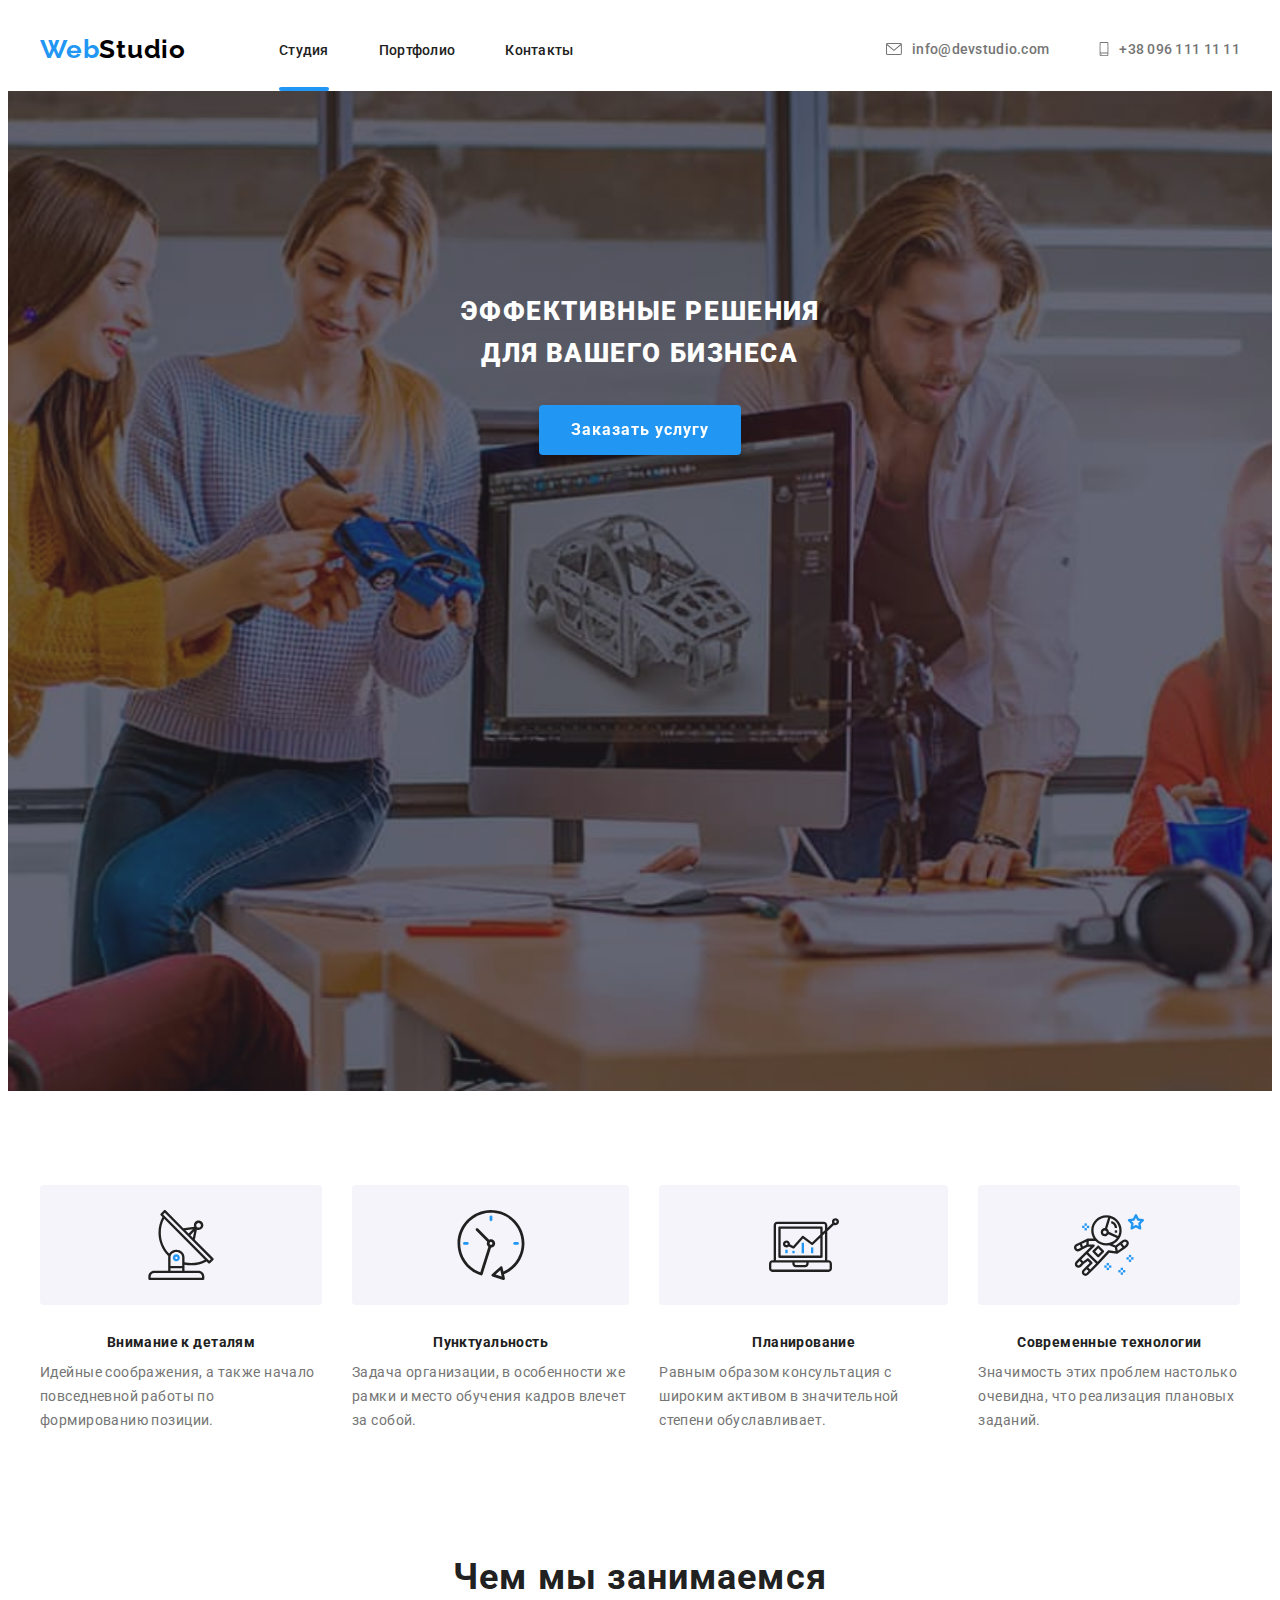
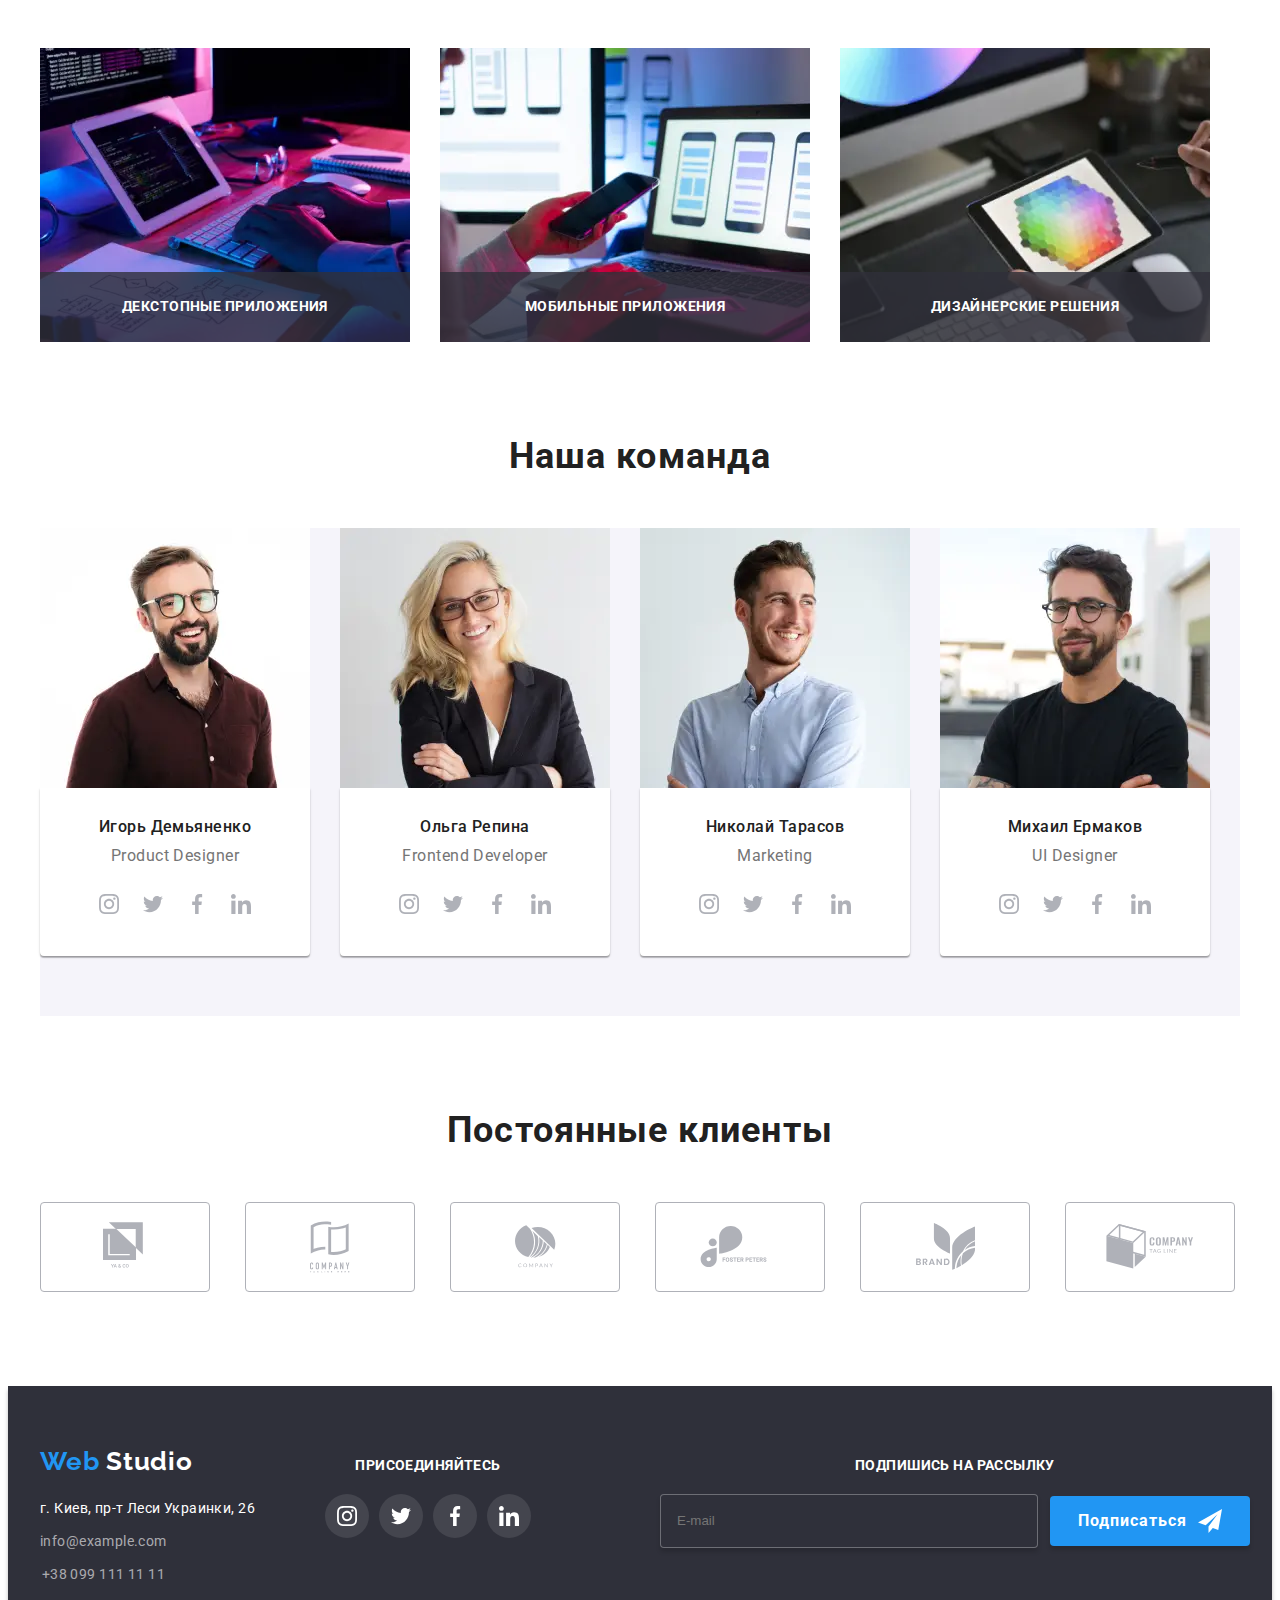
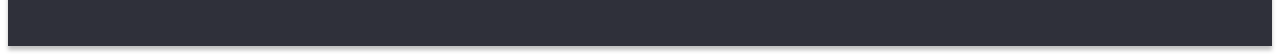
==== commit e1294fe1: "Завершение работы с портфолио" ====
--- a/index.html
+++ b/index.html
@@ -72,7 +72,7 @@
       <div class="mobile-menu" data-menu>
         <button type="button" class="mobile-menu__close" data-menu-close>
           <svg class="mobile-menu__icon">
-            <use href="./images/sprite-x.svg#icon-close"></use>
+            <use href="./images/sprite-x.svg#icon-close_40px"></use>
           </svg>
         </button>
         <ul class="mobile-menu__list list">
@@ -265,8 +265,6 @@
                 <img
                   src="./images/services/design1x.jpg"
                   alt="Работа с планшетом"
-                  width="370"
-                  height="294"
                 />
               </picture>
 
--- a/css/main.min.css
+++ b/css/main.min.css
@@ -1,2 +1,2 @@
-:root{--main-font: Roboto, sans-serif;--secondari-font: Raleway, sans-serif;--accent-color: #2196f3;--accent-text-color: #212121;--accent-too-color: #757575;--color-white: #ffffff;--background-footer: #2f303a;--card-set-gap: 30px;--functcii--transition: 250ms cubic-bezier(0.4, 0, 0.2, 1)}.visually-hidden{position:absolute;width:1px;height:1px;margin:-1px;border:0;padding:0;white-space:nowrap;clip-path:inset(100%);clip:rect(0 0 0 0);overflow:hidden}body{font-family:var(--main-font)}.link{text-decoration:none}.list{list-style:none}.address{font-style:normal}button{font-family:inherit}h1,h2,h3,h4,h5,h6,p{margin:0}ul,ol{margin:0;padding:0}img{display:block;max-width:100%}.container{padding-left:15px;padding-right:15px}.header .container{display:flex;justify-content:space-between;align-items:center}@media screen and (min-width: 480px){.container{width:480px;margin:0 auto}}@media screen and (min-width: 768px){.container{width:768px}}@media screen and (min-width: 1200px){.container{width:1200px}}.hero__button{font-size:16px;line-height:1.87;letter-spacing:.06em;font-weight:700;cursor:pointer;background-color:var(--accent-color);color:var(--color-white);padding:10px 32px;filter:drop-shadow(0px 4px 4px rgba(0,0,0,0.25));border-radius:4px;border:0;transition:background-color 250ms cubic-bezier(0.4, 0, 0.2, 1)}.hero__button:hover,.hero__button:focus{background-color:#1182df}.logo{font-size:24px;line-height:1.16;letter-spacing:.03em;font-family:var(--secondari-font);font-weight:700;font-style:normal;display:block}.logo_theme_light{color:#000000;padding-top:16px;padding-bottom:16px}.logo_theme_dark{color:var(--color-white);display:block}.logo__logo-web{color:var(--accent-color)}.social-list__icon{width:20px;height:20px;fill:currentColor;transition:--functcii--transition}.social-list__link:hover .social-list__icon,.social-list__link:focus .social-list__icon{color:var(--color-white)}.social-list{display:flex;align-items:center;justify-content:space-between}.social-list_theme-dark{display:flex;align-items:center;justify-content:space-between;margin-top:20px;width:206px;height:44px}.social-list__link{display:flex;align-items:center;justify-content:center;width:44px;height:44px;border-radius:50%;color:#afb1b8;transition:--functcii--transition}.social-list__link:hover,.social-list__link:focus{background-color:var(--accent-color);color:var(--accent-color)}.social-dark__link{display:flex;align-items:center;justify-content:center;width:44px;height:44px;border-radius:50%;color:var(--color-white);background-color:rgba(255,255,255,0.1);transition:--functcii--transition}.social-dark__link:hover,.social-dark__link:focus{background-color:var(--accent-color);color:var(--color-white)}.linner{color:var(--accent-color)}.address-item__city{font-size:14px;line-height:1.71;letter-spacing:.03em;color:var(--color-white);margin-bottom:9px}.contact-list-dark__info:not(:last-child){margin-bottom:9px}.contact-list-dark__mail-tel{font-size:14px;line-height:1.71;letter-spacing:.03em;color:rgba(255,255,255,0.6);background:var(--background-footer)}.address-item{font-style:normal}.address-item:not(:last-child){margin-bottom:9px}.backdrop{position:fixed;top:0;left:0;width:100vw;height:100vh;background-color:rgba(0,0,0,0.5);opacity:1;transition:opascity 250ms cubic-bezier(0.4, 0, 0.2, 1),250ms cubic-bezier(0.4, 0, 0.2, 1)}.modal{position:absolute;top:50%;left:50%;width:528px;height:580px;background-color:var(--color-white);padding:40px;transform:translate(-50%, -50%) scale(1);transition:transform 250ms cubic-bezier(0.4, 0, 0.2, 1)}.modal__dutton-close{position:absolute;justify-content:center;align-items:center;top:8px;right:8px;width:30px;height:30px;background:transparent;border:1px solid rgba(0,0,0,0.1);border-radius:50%;cursor:pointer;outline:none;transition:fill 250ms cubic-bezier(0.4, 0, 0.2, 1)}.modal__dutton-close:hover,.modal__dutton-close:focus{fill:var(--accent-color)}.is-hidden{opacity:0;visibility:hidden;pointer-events:none}.backdrop.is-hidden .modal{transform:translate(-50%, -50%) scale(1.1)}.modal-form__text{font-size:20px;line-height:1.15;letter-spacing:.03em;font-weight:700;text-align:center;color:#212121;margin-bottom:12px}.modal-form{display:flex;flex-direction:column}.modal-form__wrapper{position:relative;display:block;margin-top:4px;margin-bottom:10px}.user-form-message{display:block;margin-top:4px;margin-bottom:20px}.modal-form__input{width:100%;height:40px;border:1px solid rgba(33,33,33,0.2);border-radius:4px;padding-left:42px;transition:border-color 250ms cubic-bezier(0.4, 0, 0.2, 1)}.modal-form__input:focus{outline:none;border-color:var(--accent-color)}.modal-form__icon{position:absolute;top:50%;left:12px;transform:translateY(-50%);fill:#212121;transition:fill 250ms cubic-bezier(0.4, 0, 0.2, 1)}.modal-form__input:focus+.modal-form__icon{fill:var(--accent-color)}.user-form-message__text{width:100%;height:120px;border:1px solid rgba(33,33,33,0.2);border-radius:4px;padding:12px 16px;resize:none;transition:border-color 250ms cubic-bezier(0.4, 0, 0.2, 1)}.user-form-message__text:focus{outline:none;border-color:var(--accent-color)}.modal-form-check-desc{font-size:12px;display:flex;align-items:center}.modal-form-check-desc::before{content:"";display:block;width:16px;height:16px;border:1px solid #000000;cursor:pointer;margin-right:8px}.modal-form-term:checked+.modal-form-check-desc::before{background-image:url("../images/vector.svg");background-position:center;background-color:var(--accent-color);background-repeat:no-repeat}.modal-form-term:focus+.modal-form-check-desc::before{box-shadow:0 0 0 1px #2196f3}.modal-form-btn{font-size:16px;line-height:1.87;letter-spacing:.06em;font-weight:700;cursor:pointer;background-color:var(--accent-color);color:var(--color-white);padding:10px 32px;filter:drop-shadow(0px 4px 4px rgba(0,0,0,0.25));border-radius:4px;border:0;margin-top:30px;align-self:center;transition:background-color 250ms cubic-bezier(0.4, 0, 0.2, 1)}.modal-form-btn:hover,.modal-form-btn:focus{background-color:#1182df}.modal-form-check-desc__contract{color:var(--accent-color)}.modal-form__name{font-size:12px;line-height:1.16;letter-spacing:.01em;color:#757575}@media screen and (max-width: 767px){.header__container{display:flex;align-items:center;margin:0 auto}.contact-list{display:none}.menu-list{display:none}.burger-btn{background-color:transparent;border:none;padding:0;cursor:pointer;transition:250ms cubic-bezier(0.4, 0, 0.2, 1)}.burger-btn:hover{fill:var(--accent-color);outline:none}.mobile-menu__close{position:absolute;top:10px;right:15px;background-color:transparent;border:none;padding:0;cursor:pointer;transition:250ms cubic-bezier(0.4, 0, 0.2, 1)}.mobile-menu__close:hover{fill:var(--accent-color);outline:none}.mobile-menu__icon{width:11px;height:11px}.burger__icon{width:40px;height:40px}.mobile-menu{display:flex;flex-direction:column;justify-content:space-between;position:fixed;top:0;left:50%;width:100vw;max-width:480px;height:100vh;padding:48px 40px;background-color:var(--color-white);transform:translateY(-100%) translateX(-50%);transition:transform 250ms cubic-bezier(0.4, 0, 0.2, 1);opacity:0;visibility:hidden;pointer-events:none}.is-open{transform:translateY(0) translateX(-50%)}.mobile-menu.is-open{opacity:1;visibility:visible;pointer-events:auto;z-index:3}.mobile-menu__link{font-size:40px;line-height:1.17;letter-spacing:.02em;font-weight:500;color:var(--accent-text-color)}.mobile-menu__item:not(:last-child){margin-bottom:32px}.mobile-menu__tel{font-size:40px;line-height:1.17;letter-spacing:.02em;font-weight:500;color:#2196f3}.mobile-menu__email{font-size:24px;line-height:1.16;letter-spacing:.02em;font-weight:500;color:var(--accent-too-color)}.mobile-menu__social-link{font-size:18px;line-height:1.22;letter-spacing:.02em;font-weight:500;color:#2196f3}.mobile-menu__social-list{display:flex;align-items:center;justify-content:space-between;padding-bottom:48px}.mobile-menu__contact-item:not(:last-child){margin-bottom:32px}.mobile-menu__contact-list{margin-top:302px;margin-bottom:64px}.mobile-menu__social-item:not(:last-child){border-right:1px solid rgba(33,33,33,0.2);padding-right:10px}.linner{color:var(--accent-color)}}@media screen and (min-width: 768px){.burger-btn{display:none}.mobile-menu{display:none}.contact-list{align-items:center;justify-content:center}.contact-list__link{display:flex;align-items:center;justify-content:center;font-size:12px;line-height:1.16;letter-spacing:.02em;font-weight:500;color:var(--accent-too-color);transition:var(--functcii--transition)}.contact-list__link:hover,.contact-list__link:focus{color:var(--accent-color);transition:var(--functcii--transition)}.contact-list__item_tel{padding-right:15px;margin-top:10px}.contact-list__icon-mail{width:14px;height:10px;justify-content:center;align-items:center;margin-right:10px;fill:currentColor}.contact-list__icon-tel{width:10px;height:14px;justify-content:center;align-items:center;margin-right:10px;fill:currentColor}}@media screen and (min-width: 1200px){.contact-list__item_tel{padding:0;margin:0}.contact-list{display:flex;margin-left:auto;align-items:center}.contact-list__link{display:flex;align-items:center;justify-content:center;font-size:14px;line-height:1.1;letter-spacing:.02em;font-weight:500;color:var(--accent-too-color);transition:var(--functcii--transition)}.contact-list__link:hover,.contact-list__link:focus{color:var(--accent-color);transition:var(--functcii--transition)}.contact-list__item{display:block;margin-right:50px}.contact-list__icon-tel{width:10px;height:14px}.contact-list__icon-mail{width:16px;height:12px}}.menu-list{display:none}@media screen and (min-width: 768px){.menu-list{display:block}.menu-list{display:flex;align-items:center;justify-content:center;margin-left:auto}.menu-list__link{font-size:14px;line-height:1.14;letter-spacing:.02em;font-weight:500;color:var(--accent-text-color);position:relative;transition:var(--functcii--transition)}.menu-list__link:hover,.menu-list__link:focus{background-color:var(--color-white);color:var(--accent-color);transition:var(--functcii--transition)}.menu-list__item:not(:last-child){margin-right:50px}.linner::after{content:"";position:absolute;left:0;bottom:0;display:block;width:100%;height:4px;background-color:var(--accent-color);margin-bottom:-23px;border-radius:2px}}.hero{color:var(--color-white);background-color:var(--background-footer);text-align:center;padding-top:118px;padding-bottom:118px}.hero__main-heading{font-size:26px;line-height:1.61;letter-spacing:.06em;font-weight:900;text-align:center;text-transform:uppercase;margin:0 auto;margin-bottom:30px;max-width:360px}.hero__overlay{max-width:480px;height:400px;margin-left:auto;margin-right:auto;background-image:linear-gradient(to right, rgba(47,48,58,0.4), rgba(47,48,58,0.4)),url("../images/hero/mobile1x.jpg");background-repeat:no-repeat;background-position:center 0;background-size:cover}@media (min-device-pixel-ratio: 2), (min-resolution: 192dpi), (min-resolution: 2dppx){.hero__overlay{background-image:linear-gradient(to right, rgba(47,48,58,0.4), rgba(47,48,58,0.4)),url("../images/hero/mobile@2x.jpg")}}@media screen and (min-width: 768px){.hero{color:var(--color-white);background-color:var(--background-footer);text-align:center;padding-top:118px;padding-bottom:118px}.hero__main-heading{font-size:26px;line-height:1.61;letter-spacing:.06em;font-weight:900;text-align:center;text-transform:uppercase;margin:0 auto;margin-bottom:30px;max-width:360px}.hero__overlay{max-width:768px;height:400px;margin-left:auto;margin-right:auto;background-image:linear-gradient(to right, rgba(47,48,58,0.4), rgba(47,48,58,0.4)),url("../images/hero/tablet1x.jpg");background-repeat:no-repeat;background-position:center 0;background-size:cover}}@media screen and (min-width: 768px) and (min-device-pixel-ratio: 2), screen and (min-width: 768px) and (min-resolution: 192dpi), screen and (min-width: 768px) and (min-resolution: 2dppx){.hero__overlay{background-image:linear-gradient(to right, rgba(47,48,58,0.4), rgba(47,48,58,0.4)),url("../images/hero/tablet@2x.jpg")}}@media screen and (min-width: 768px) and (min-width: 1200px){.hero__main-heading{font-size:44px;line-height:1.36;letter-spacing:.06em;font-weight:900;text-align:center;text-transform:uppercase;margin:0 auto;margin-bottom:30px;max-width:696px}}@media screen and (min-width: 768px){.hero{color:var(--color-white);background-color:var(--background-footer);text-align:center;padding-top:200px;padding-bottom:200px}.hero__overlay{max-width:1600px;height:600px;margin-left:auto;margin-right:auto;background-image:linear-gradient(to right, rgba(47,48,58,0.4), rgba(47,48,58,0.4)),url("../images/hero/desktop1x.jpg");background-repeat:no-repeat;background-position:center 0;background-size:cover}}@media screen and (min-width: 768px) and (min-device-pixel-ratio: 2), screen and (min-width: 768px) and (min-resolution: 192dpi), screen and (min-width: 768px) and (min-resolution: 2dppx){.hero__overlay{background-image:linear-gradient(to right, rgba(47,48,58,0.4), rgba(47,48,58,0.4)),url("../images/hero/desktop@2x.jpg")}}@media screen and (min-width: 768px){.hero__main-heading{font-size:26px;line-height:1.61;letter-spacing:.06em;font-weight:900;text-align:center;text-transform:uppercase;margin:0 auto;margin-bottom:30px;max-width:360px}}.features{padding-bottom:60px;padding-top:60px}.features-list__item{background:var(--color-white);position:relative}.features-list__item:not(:last-child){margin-bottom:30px}.features-list__svg{display:flex;align-items:center;justify-content:center;height:120px;background-repeat:no-repeat;background-position:center;margin-bottom:30px;background:#f5f4fa;border-radius:4px}.features-list__icon{width:70px;height:70px}.features-list__heading{font-size:14px;line-height:1.14;letter-spacing:.03em;font-weight:700;color:var(--accent-text-color);margin-bottom:10px;display:flex;justify-content:center}.features-list__text{font-size:14px;line-height:1.71;letter-spacing:.03em;color:var(--accent-too-color)}@media screen and (min-width: 768px) and (max-width: 1199px){.features-list{display:flex;flex-wrap:wrap;padding:0;list-style:none;margin-right:-30px;margin-bottom:-30px}.features-list__item{margin-right:30px;margin-bottom:30px}.features-list>.features-list__item{flex-basis:calc(100% / 2 - var(--card-set-gap))}.features-list__heading{display:block}}@media screen and (min-width: 1200px){.features-list__heading{font-size:14px;line-height:1.14;letter-spacing:.03em;font-weight:700;color:var(--accent-text-color);margin-bottom:10px}.features-list__item{background:var(--color-white);position:relative;margin-bottom:auto}.features-list__item:not(:last-child){margin-right:30px}.features-list__text{font-size:14px;line-height:1.71;letter-spacing:.03em;color:var(--accent-too-color)}.features{display:flex;padding-bottom:47px;padding-top:94px}.features-list__icon{width:70px;height:70px}.features-list__svg{display:flex;align-items:center;justify-content:center;height:120px;background-repeat:no-repeat;background-position:center;margin-bottom:30px;background:#f5f4fa;border-radius:4px}.features-list{display:flex;justify-content:center;align-items:center;flex-wrap:nowrap;margin-left:0;margin-top:0}}@media screen and (max-width: 1200px){.container__services{display:none}}.services-list__overlay{display:flex;align-items:center;justify-content:center;width:100%;height:70px;position:absolute;bottom:0;pointer-events:none;background-color:rgba(47,48,58,0.8)}.services-list__text{font-size:14px;line-height:1.14;letter-spacing:.03em;font-weight:700;text-align:center;text-transform:uppercase;color:var(--color-white)}.services-list{display:flex}.container__services{padding-top:47px}.services-list__item{background:var(--color-white);position:relative}.services-list__item:not(:last-child){margin-right:30px}.components-title{font-size:28px;line-height:1.17;letter-spacing:.03em;font-weight:700;text-align:center;color:var(--accent-text-color);padding-bottom:30px;padding-top:60px}.team-list__box{padding-top:30px;padding-bottom:24px;background:var(--color-white);box-shadow:0px 1px 3px rgba(0,0,0,0.12),0px 1px 1px rgba(0,0,0,0.14),0px 2px 1px rgba(0,0,0,0.2);border-radius:0px 0px 4px 4px}.team-list__text{font-size:16px;line-height:1.18;letter-spacing:.03em;text-align:center;color:var(--accent-too-color);margin-bottom:16px;margin-top:10px}.team-list__heading{font-size:16px;line-height:1.18;letter-spacing:.03em;font-weight:500;text-align:center;color:var(--accent-text-color)}.social-list{display:flex;align-items:center;justify-content:space-between;padding-left:122px;padding-right:122px}.team-list__item{position:relative;background:var(--color-white)}.team-list__item:not(:last-child){margin-bottom:30px}.team-list{display:block;padding-bottom:60px;background:#f5f4fa}@media screen and (max-width: 767px){.team-list__item{position:relative;background:var(--color-white)}.team-list__item:not(:last-child){margin-bottom:30px}}@media screen and (min-width: 768px) and (max-width: 1199px){.team{padding-bottom:60px;padding-top:60px;background:#f5f4fa}.team-list{display:flex;flex-wrap:wrap;padding-bottom:0;list-style:none;margin-left:-30px;margin-top:-30px}.team-list__item{position:relative;background:var(--color-white)}.team-list__item:not(:last-child){margin-bottom:0px}.team-list__item{margin-left:30px;margin-top:30px;margin-bottom:0}.team-list>.team-list__item{flex-basis:calc(100% / 2 - var(--card-set-gap))}.team-list__box{margin:0 auto;padding:30px 32px;border-radius:0px 0px 5px 5px}.social-list{justify-content:center;padding:0;margin:0}}@media screen and (min-width: 1200px){.team-list{display:flex;background:#f5f4fa}.team-list__box{padding:30px 32px;background:var(--color-white);box-shadow:0px 1px 3px rgba(0,0,0,0.12),0px 1px 1px rgba(0,0,0,0.14),0px 2px 1px rgba(0,0,0,0.2);border-radius:0px 0px 4px 4px}.components-title{font-size:36px;line-height:1.16;letter-spacing:.03em;font-weight:700;text-align:center;color:var(--accent-text-color);margin-bottom:50px}.team-list__heading{font-size:16px;line-height:1.18;letter-spacing:.03em;font-weight:500;text-align:center;color:var(--accent-text-color);margin-bottom:10px}.team-list__text{font-size:16px;line-height:1.18;letter-spacing:.03em;text-align:center;color:var(--accent-too-color);margin-bottom:16px}.team{padding-top:94px;padding-bottom:0px}.team-list__item{background:var(--color-white);position:relative}.team-list__item:not(:last-child){margin-right:30px}.social-list{justify-content:center;padding:0;margin:0}.team-list__item{position:relative;background:var(--color-white)}.team-list__item:not(:last-child){margin-bottom:0px}.social-list__link:hover .social-list__icon,.social-list__link:focus .social-list__icon{color:var(--color-white)}.social-list__link:hover,.social-list__link:focus{background-color:var(--accent-color);color:var(--accent-color)}}.box-clients{padding-top:60px;padding-bottom:60px}.components-title{font-size:28px;line-height:1.17;letter-spacing:.03em;font-weight:700;text-align:center;color:var(--accent-text-color);margin-bottom:30px;padding:0}.clients{display:flex;justify-content:center;flex-wrap:wrap;margin-left:-30px;margin-top:-30px}.clients__item{margin-left:30px;margin-top:30px}.clients>.clients__item{flex-basis:calc(100% / 2 - var(--card-set-gap))}.clients__link{display:flex;align-items:center;justify-content:center;width:210px;height:90px;border:1px solid #afb1b8;box-sizing:border-box;border-radius:4px;color:#afb1b8;transition:var(--functcii--transition)}.clients__link:hover,.clients__link:focus{border-color:var(--accent-color);color:var(--accent-color)}.clients__icon{fill:currentColor;transition:var(--functcii--transition)}.clients__link:hover .clients__icon,.clients__link:focus .clients__icon{color:var(--accent-color);border-color:var(--accent-color)}@media screen and (min-width: 768px){.clients>.clients__item{flex-basis:calc(100% / 3 - var(--card-set-gap))}.clients__link{width:226px}}@media screen and (min-width: 1200px){.clients{display:flex;align-items:center;justify-content:space-between}.clients>.clients__item{flex-basis:calc(100% / 6 - var(--card-set-gap))}.clients__link{display:flex;align-items:center;justify-content:center;width:170px;height:90px;border:1px solid #afb1b8;box-sizing:border-box;border-radius:4px;color:#afb1b8;transition:var(--functcii--transition)}.clients__link:hover,.clients__link:focus{border-color:var(--accent-color);color:var(--accent-color)}.clients__icon{fill:currentColor;transition:var(--functcii--transition)}.clients__link:hover .clients__icon,.clients__link:focus .clients__icon{color:var(--accent-color);border-color:var(--accent-color)}.box-clients{padding-top:94px;padding-bottom:94px}.components-title{font-size:36px;line-height:1.16;letter-spacing:.03em;font-weight:700;text-align:center;color:var(--accent-text-color);margin-bottom:50px}}.footer{background:var(--background-footer);box-shadow:0px 4px 4px rgba(0,0,0,0.25);padding-top:60px;padding-bottom:60px}.footer-box{display:flex;flex-direction:column;align-items:center}.footer-box-social{justify-content:center;align-items:center;margin-top:60px}.footer-box-social__title{font-size:14px;line-height:1.14;letter-spacing:.03em;font-weight:700;text-align:center;text-transform:uppercase;color:var(--color-white);margin-bottom:20px}.footer-form__input{display:block;width:100%}.footer-form__container{display:flex;flex-direction:column;margin-left:0;margin-top:60px;align-items:center}.footer-form__text{font-size:14px;line-height:1.14;letter-spacing:.03em;display:block;text-align:center;text-transform:uppercase;color:var(--color-white);margin-bottom:20px}.footer-button__text{font-size:16px;line-height:1.88;letter-spacing:.06em;font-weight:700;display:flex;align-items:center;text-align:center;color:var(--color-white)}.footer-form__email-input{height:50px;min-width:358px;padding-left:16px;border:1px solid rgba(255,255,255,0.3);box-shadow:0px 4px 4px rgba(0,0,0,0.15);border-radius:4px;background:var(--background-footer);color:var(--color-white)}.footer-form__email-input:focus{border-color:var(--accent-color);outline:none}.footer-form__button{display:flex;align-items:center;justify-content:space-between;min-width:200px;height:50px;padding:10px 28px;background:var(--accent-color);box-shadow:0px 4px 4px rgba(0,0,0,0.15);border-radius:4px;cursor:pointer;border:0;margin:0 auto;margin-top:20px}.footer-button__icon{width:24px;height:24px}.social-list_theme-dark{display:flex;align-items:center;justify-content:space-between;margin-top:20px;width:206px;height:44px;margin:0 auto}.logo{font-size:26px;line-height:1.19;letter-spacing:.03em;font-family:var(--secondari-font);font-weight:700;font-style:normal}.logo_theme_dark{color:var(--color-white);margin:0 auto;text-align:center}.address-item{margin:0 auto;margin-top:20px}.contact-list-dark{display:flex;align-items:center;justify-content:center;flex-direction:column}.main-footer-box{flex-direction:column;justify-content:center;align-items:center}@media screen and (min-width: 768px){.main-footer-box{display:flex;flex-direction:row;flex-wrap:wrap;align-items:baseline}.footer-box-social{margin:0 auto;margin-top:5px;margin-left:165px}.footer-box{margin-left:60px}}@media screen and (min-width: 1200px){.main-footer-box{display:flex;align-items:baseline}.footer-box{display:flex;flex-direction:column;margin-left:0;align-items:flex-start}.footer-box-social{display:flex;flex-direction:column;width:206px;margin-left:70px}.footer-form__container{display:flex;flex-direction:column;width:570px;margin-top:12px;margin-bottom:12px;margin-left:auto}.footer-form__button{display:flex;align-items:center;justify-content:space-between;min-width:200px;height:50px;padding:10px 28px;background:var(--accent-color);box-shadow:0px 4px 4px rgba(0,0,0,0.15);border-radius:4px;cursor:pointer;border:0;margin:0 auto;margin-left:12px}.footer-form__input{display:flex;align-items:center;justify-content:center}.logo{font-size:26px;line-height:1.19;letter-spacing:.03em;font-family:var(--secondari-font);font-weight:700;font-style:normal}.logo_theme_light{color:#000000;margin-right:93px}.logo_theme_dark{color:var(--color-white);display:block;margin-bottom:20px;text-align:left}.address-item{display:flex;flex-direction:column;justify-content:center;align-items:flex-start}.social-dark__link:hover,.social-dark__link:focus{background-color:var(--accent-color);color:var(--color-white)}.social-list__link:hover .social-list__icon,.social-list__link:focus .social-list__icon{color:var(--color-white)}}
+:root{--main-font: Roboto, sans-serif;--secondari-font: Raleway, sans-serif;--accent-color: #2196f3;--accent-text-color: #212121;--accent-too-color: #757575;--color-white: #ffffff;--background-footer: #2f303a;--card-set-gap: 30px;--functcii--transition: 250ms cubic-bezier(0.4, 0, 0.2, 1)}.visually-hidden{position:absolute;width:1px;height:1px;margin:-1px;border:0;padding:0;white-space:nowrap;clip-path:inset(100%);clip:rect(0 0 0 0);overflow:hidden}body{font-family:var(--main-font)}.link{text-decoration:none}.list{list-style:none}.address{font-style:normal}button{font-family:inherit}h1,h2,h3,h4,h5,h6,p{margin:0}ul,ol{margin:0;padding:0}img{display:block;max-width:100%}.container{padding-left:15px;padding-right:15px}.header .container{display:flex;justify-content:space-between;align-items:center}@media screen and (min-width: 480px){.container{width:480px;margin:0 auto}}@media screen and (min-width: 768px){.container{width:768px}}@media screen and (min-width: 1200px){.container{width:1200px}}.hero__button{font-size:16px;line-height:1.87;letter-spacing:.06em;font-weight:700;cursor:pointer;background-color:var(--accent-color);color:var(--color-white);padding:10px 32px;filter:drop-shadow(0px 4px 4px rgba(0,0,0,0.25));border-radius:4px;border:0;transition:background-color 250ms cubic-bezier(0.4, 0, 0.2, 1)}.hero__button:hover,.hero__button:focus{background-color:#1182df}.logo{font-size:24px;line-height:1.16;letter-spacing:.03em;font-family:var(--secondari-font);font-weight:700;font-style:normal;display:block}.logo_theme_light{color:#000000;padding-top:16px;padding-bottom:16px}.logo_theme_dark{color:var(--color-white);display:block}.logo__logo-web{color:var(--accent-color)}.social-list__icon{width:20px;height:20px;fill:currentColor;transition:--functcii--transition}.social-list__link:hover .social-list__icon,.social-list__link:focus .social-list__icon{color:var(--color-white)}.social-list{display:flex;align-items:center;justify-content:space-between}.social-list_theme-dark{display:flex;align-items:center;justify-content:space-between;margin-top:20px;width:206px;height:44px}.social-list__link{display:flex;align-items:center;justify-content:center;width:44px;height:44px;border-radius:50%;color:#afb1b8;transition:--functcii--transition}.social-list__link:hover,.social-list__link:focus{background-color:var(--accent-color);color:var(--accent-color)}.social-dark__link{display:flex;align-items:center;justify-content:center;width:44px;height:44px;border-radius:50%;color:var(--color-white);background-color:rgba(255,255,255,0.1);transition:--functcii--transition}.social-dark__link:hover,.social-dark__link:focus{background-color:var(--accent-color);color:var(--color-white)}.components-title{font-size:36px;line-height:1.16;letter-spacing:.03em;font-weight:700;text-align:center;color:var(--accent-text-color);margin-bottom:50px}.linner{color:var(--accent-color)}.address-item__city{font-size:14px;line-height:1.71;letter-spacing:.03em;color:var(--color-white);margin-bottom:9px}.contact-list-dark__info:not(:last-child){margin-bottom:9px}.contact-list-dark__mail-tel{font-size:14px;line-height:1.71;letter-spacing:.03em;color:rgba(255,255,255,0.6);background:var(--background-footer)}.address-item{font-style:normal}.address-item:not(:last-child){margin-bottom:9px}.backdrop{position:fixed;top:0;left:0;width:100vw;height:100vh;background-color:rgba(0,0,0,0.5);opacity:1;transition:opascity 250ms cubic-bezier(0.4, 0, 0.2, 1),250ms cubic-bezier(0.4, 0, 0.2, 1)}.modal{position:absolute;top:50%;left:50%;width:450px;height:609px;background-color:var(--color-white);padding:40px;transform:translate(-50%, -50%) scale(1);transition:transform 250ms cubic-bezier(0.4, 0, 0.2, 1)}.modal__dutton-close{position:absolute;justify-content:center;align-items:center;top:8px;right:8px;width:30px;height:30px;background:transparent;border:1px solid rgba(0,0,0,0.1);border-radius:50%;cursor:pointer;outline:none;transition:fill 250ms cubic-bezier(0.4, 0, 0.2, 1)}.modal__dutton-close:hover,.modal__dutton-close:focus{fill:var(--accent-color)}.is-hidden{opacity:0;visibility:hidden;pointer-events:none}.backdrop.is-hidden .modal{transform:translate(-50%, -50%) scale(1.1)}@media screen and (min-width: 1200px){.modal{position:absolute;top:50%;left:50%;width:528px;height:580px;background-color:var(--color-white);padding:40px;transform:translate(-50%, -50%) scale(1);transition:transform 250ms cubic-bezier(0.4, 0, 0.2, 1)}}.modal-form__text{font-size:20px;line-height:1.15;letter-spacing:.03em;font-weight:700;text-align:center;color:#212121;margin-bottom:12px}.modal-form{display:flex;flex-direction:column}.modal-form__wrapper{position:relative;display:block;margin-top:4px;margin-bottom:10px}.user-form-message{display:block;margin-top:4px;margin-bottom:20px}.modal-form__input{width:100%;height:40px;border:1px solid rgba(33,33,33,0.2);border-radius:4px;padding-left:42px;transition:border-color 250ms cubic-bezier(0.4, 0, 0.2, 1)}.modal-form__input:focus{outline:none;border-color:var(--accent-color)}.modal-form__icon{position:absolute;top:50%;left:12px;transform:translateY(-50%);fill:#212121;transition:fill 250ms cubic-bezier(0.4, 0, 0.2, 1)}.modal-form__input:focus+.modal-form__icon{fill:var(--accent-color)}.user-form-message__text{width:100%;height:120px;border:1px solid rgba(33,33,33,0.2);border-radius:4px;padding:12px 16px;resize:none;transition:border-color 250ms cubic-bezier(0.4, 0, 0.2, 1)}.user-form-message__text:focus{outline:none;border-color:var(--accent-color)}.modal-form-check-desc{font-size:12px;display:flex;align-items:center}.modal-form-check-desc::before{content:"";display:block;width:16px;height:16px;border:1px solid #000000;cursor:pointer;margin-right:8px}.modal-form-term:checked+.modal-form-check-desc::before{background-image:url("../images/vector.svg");background-position:center;background-color:var(--accent-color);background-repeat:no-repeat}.modal-form-term:focus+.modal-form-check-desc::before{box-shadow:0 0 0 1px #2196f3}.modal-form-btn{font-size:16px;line-height:1.87;letter-spacing:.06em;font-weight:700;cursor:pointer;background-color:var(--accent-color);color:var(--color-white);padding:10px 32px;filter:drop-shadow(0px 4px 4px rgba(0,0,0,0.25));border-radius:4px;border:0;margin-top:30px;align-self:center;transition:background-color 250ms cubic-bezier(0.4, 0, 0.2, 1)}.modal-form-btn:hover,.modal-form-btn:focus{background-color:#1182df}.modal-form-check-desc__contract{color:var(--accent-color)}.modal-form__name{font-size:12px;line-height:1.16;letter-spacing:.01em;color:#757575}@media screen and (max-width: 767px){.header__container{display:flex;align-items:center;margin:0 auto}.contact-list{display:none}.menu-list{display:none}.burger-btn{display:flex;align-items:center;justify-content:center;background-color:transparent;border:none;padding:0;cursor:pointer;transition:250ms cubic-bezier(0.4, 0, 0.2, 1)}.burger-btn:hover{fill:var(--accent-color);outline:none}.burger__icon{display:flex;align-items:center;justify-content:center;width:40px;height:40px}.mobile-menu__close{position:absolute;top:10px;right:15px;background-color:transparent;border:none;padding:0;cursor:pointer;transition:250ms cubic-bezier(0.4, 0, 0.2, 1)}.mobile-menu__close:hover{fill:var(--accent-color);outline:none}.mobile-menu__icon{width:40px;height:40px}.mobile-menu{display:flex;flex-direction:column;justify-content:space-between;position:fixed;top:0;left:50%;width:100vw;max-width:480px;height:100vh;padding:48px 40px;background-color:var(--color-white);transform:translateY(-100%) translateX(-50%);transition:transform 250ms cubic-bezier(0.4, 0, 0.2, 1);opacity:0;visibility:hidden;pointer-events:none}.is-open{transform:translateY(0) translateX(-50%)}.mobile-menu.is-open{opacity:1;visibility:visible;pointer-events:auto;z-index:3}.mobile-menu__link{font-size:40px;line-height:1.17;letter-spacing:.02em;font-weight:500;color:var(--accent-text-color)}.mobile-menu__item:not(:last-child){margin-bottom:32px}.mobile-menu__tel{font-size:40px;line-height:1.17;letter-spacing:.02em;font-weight:500;color:#2196f3}.mobile-menu__email{font-size:24px;line-height:1.16;letter-spacing:.02em;font-weight:500;color:var(--accent-too-color)}.mobile-menu__social-link{font-size:18px;line-height:1.22;letter-spacing:.02em;font-weight:500;color:#2196f3}.mobile-menu__social-list{display:flex;align-items:center;justify-content:space-between;padding-bottom:48px}.mobile-menu__contact-item:not(:last-child){margin-bottom:32px}.mobile-menu__contact-list{margin-top:302px;margin-bottom:64px}.mobile-menu__social-item:not(:last-child){border-right:1px solid rgba(33,33,33,0.2);padding-right:10px}.linner{color:var(--accent-color)}}@media screen and (min-width: 768px){.burger-btn{display:none}.mobile-menu{display:none}.contact-list{align-items:center;justify-content:center}.contact-list__link{display:flex;align-items:center;justify-content:center;font-size:12px;line-height:1.16;letter-spacing:.02em;font-weight:500;color:var(--accent-too-color);transition:var(--functcii--transition)}.contact-list__link:hover,.contact-list__link:focus{color:var(--accent-color);transition:var(--functcii--transition)}.contact-list__item_tel{padding-right:15px;margin-top:10px}.contact-list__icon-mail{width:14px;height:10px;justify-content:center;align-items:center;margin-right:10px;fill:currentColor}.contact-list__icon-tel{width:10px;height:14px;justify-content:center;align-items:center;margin-right:10px;fill:currentColor}.logo{font-size:24px;line-height:1.16;letter-spacing:.03em;font-family:var(--secondari-font);font-weight:700;font-style:normal}.logo_theme_light{color:#000000;padding-top:26px;padding-bottom:26px}.logo_theme_dark{color:var(--color-white);display:block}}@media screen and (min-width: 1200px){.contact-list__item_tel{padding:0;margin:0}.contact-list{display:flex;margin-left:auto;align-items:center}.contact-list__link{display:flex;align-items:center;justify-content:center;font-size:14px;line-height:1.1;letter-spacing:.02em;font-weight:500;color:var(--accent-too-color);transition:var(--functcii--transition)}.contact-list__link:hover,.contact-list__link:focus{color:var(--accent-color);transition:var(--functcii--transition)}.contact-list__item{display:block;margin-right:50px}.contact-list__icon-tel{width:10px;height:14px}.contact-list__icon-mail{width:16px;height:12px}}.menu-list{display:none}@media screen and (min-width: 768px){.menu-list{display:block}.menu-list{display:flex;align-items:center;justify-content:center;margin-left:auto}.menu-list__link{font-size:14px;line-height:1.14;letter-spacing:.02em;font-weight:500;color:var(--accent-text-color);position:relative;transition:var(--functcii--transition)}.menu-list__link:hover,.menu-list__link:focus{background-color:var(--color-white);color:var(--accent-color);transition:var(--functcii--transition)}.menu-list__item:not(:last-child){margin-right:50px}.linner::after{content:"";position:absolute;left:0;bottom:0;display:block;width:100%;height:4px;background-color:var(--accent-color);margin-bottom:-33px;border-radius:2px}}.hero{color:var(--color-white);background-color:var(--background-footer);text-align:center;padding-top:118px;padding-bottom:118px;min-height:400px;margin-left:auto;margin-right:auto;background-size:cover}.hero__main-heading{font-size:26px;line-height:1.61;letter-spacing:.06em;font-weight:900;text-align:center;text-transform:uppercase;margin:0 auto;margin-bottom:30px;max-width:360px}.hero__overlay{background-image:url("../images/hero/mobile1x.jpg");background-repeat:no-repeat;background-position:center 0;background-size:cover}@media (min-device-pixel-ratio: 2), (min-resolution: 192dpi), (min-resolution: 2dppx){.hero__overlay{background-image:url("../images/hero/mobile@2x.jpg")}}@media screen and (min-width: 768px){.hero__overlay{min-height:400px;margin-left:auto;margin-right:auto;background-image:linear-gradient(to right, rgba(47,48,58,0.4), rgba(47,48,58,0.4)),url("../images/hero/tablet1x.jpg");background-repeat:no-repeat;background-position:center 0;background-size:cover}}@media screen and (min-width: 768px) and (min-device-pixel-ratio: 2), screen and (min-width: 768px) and (min-resolution: 192dpi), screen and (min-width: 768px) and (min-resolution: 2dppx){.hero__overlay{background-image:linear-gradient(to right, rgba(47,48,58,0.4), rgba(47,48,58,0.4)),url("../images/hero/tablet@2x.jpg")}}@media screen and (min-width: 768px){.hero{color:var(--color-white);background-color:var(--background-footer);text-align:center;padding-top:118px;padding-bottom:118px}.hero__main-heading{font-size:26px;line-height:1.61;letter-spacing:.06em;font-weight:900;text-align:center;text-transform:uppercase;margin:0 auto;margin-bottom:30px;max-width:360px}}@media screen and (min-width: 1200px){.hero__main-heading{font-size:44px;line-height:1.36;letter-spacing:.06em;font-weight:900;text-align:center;text-transform:uppercase;margin:0 auto;margin-bottom:30px;max-width:696px}.hero{color:var(--color-white);background-color:var(--background-footer);text-align:center;padding-top:200px;padding-bottom:200px}.hero__overlay{max-width:1600px;height:600px;margin-left:auto;margin-right:auto;background-image:linear-gradient(to right, rgba(47,48,58,0.4), rgba(47,48,58,0.4)),url("../images/hero/desktop1x.jpg");background-repeat:no-repeat;background-position:center 0;background-size:cover}}@media screen and (min-width: 1200px) and (min-device-pixel-ratio: 2), screen and (min-width: 1200px) and (min-resolution: 192dpi), screen and (min-width: 1200px) and (min-resolution: 2dppx){.hero__overlay{background-image:linear-gradient(to right, rgba(47,48,58,0.4), rgba(47,48,58,0.4)),url("../images/hero/desktop@2x.jpg")}}@media screen and (min-width: 1200px){.hero__main-heading{font-size:26px;line-height:1.61;letter-spacing:.06em;font-weight:900;text-align:center;text-transform:uppercase;margin:0 auto;margin-bottom:30px;max-width:360px}}.features{padding-bottom:60px;padding-top:60px}.features-list__item{background:var(--color-white);position:relative}.features-list__item:not(:last-child){margin-bottom:30px}.features-list__svg{display:flex;align-items:center;justify-content:center;height:120px;background-repeat:no-repeat;background-position:center;margin-bottom:30px;background:#f5f4fa;border-radius:4px}.features-list__icon{width:70px;height:70px}.features-list__heading{font-size:14px;line-height:1.14;letter-spacing:.03em;font-weight:700;color:var(--accent-text-color);margin-bottom:10px;display:flex;justify-content:center}.features-list__text{font-size:14px;line-height:1.71;letter-spacing:.03em;color:var(--accent-too-color)}@media screen and (min-width: 768px) and (max-width: 1199px){.features-list{display:flex;flex-wrap:wrap;padding:0;list-style:none;margin-right:-30px;margin-bottom:-30px}.features-list__item{margin-right:30px;margin-bottom:30px}.features-list>.features-list__item{flex-basis:calc(100% / 2 - var(--card-set-gap))}.features-list__heading{display:block}}@media screen and (min-width: 1200px){.features-list__heading{font-size:14px;line-height:1.14;letter-spacing:.03em;font-weight:700;color:var(--accent-text-color);margin-bottom:10px}.features-list__item{background:var(--color-white);position:relative;margin-bottom:auto}.features-list__item:not(:last-child){margin-right:30px}.features-list__text{font-size:14px;line-height:1.71;letter-spacing:.03em;color:var(--accent-too-color)}.features{display:flex;padding-bottom:47px;padding-top:94px}.features-list__icon{width:70px;height:70px}.features-list__svg{display:flex;align-items:center;justify-content:center;height:120px;background-repeat:no-repeat;background-position:center;margin-bottom:30px;background:#f5f4fa;border-radius:4px}.features-list{display:flex;justify-content:center;align-items:center;flex-wrap:nowrap;margin-left:0;margin-top:0}}@media screen and (max-width: 1200px){.container__services{display:none}}.services-list__overlay{display:flex;align-items:center;justify-content:center;width:100%;height:70px;position:absolute;bottom:0;pointer-events:none;background-color:rgba(47,48,58,0.8)}.services-list__text{font-size:14px;line-height:1.14;letter-spacing:.03em;font-weight:700;text-align:center;text-transform:uppercase;color:var(--color-white)}.services-list{display:flex}.container__services{padding-top:47px}.services-list__item{background:var(--color-white);position:relative}.services-list__item:not(:last-child){margin-right:30px}.components-title{font-size:28px;line-height:1.17;letter-spacing:.03em;font-weight:700;text-align:center;color:var(--accent-text-color);padding-bottom:30px;padding-top:60px}.team-list__box{padding-top:30px;padding-bottom:24px;background:var(--color-white);box-shadow:0px 1px 3px rgba(0,0,0,0.12),0px 1px 1px rgba(0,0,0,0.14),0px 2px 1px rgba(0,0,0,0.2);border-radius:0px 0px 4px 4px}.team-list__text{font-size:16px;line-height:1.18;letter-spacing:.03em;text-align:center;color:var(--accent-too-color);margin-bottom:16px;margin-top:10px}.team-list__heading{font-size:16px;line-height:1.18;letter-spacing:.03em;font-weight:500;text-align:center;color:var(--accent-text-color)}.social-list{display:flex;align-items:center;justify-content:space-between;padding-left:122px;padding-right:122px}.team-list{display:block;padding-bottom:60px;background:#f5f4fa}@media screen and (max-width: 767px){.team-list__item{position:relative;background:var(--color-white)}.team-list__item:not(:last-child){margin-bottom:30px}}@media screen and (min-width: 768px) and (max-width: 1199px){.team{padding-bottom:60px;padding-top:60px;background:#f5f4fa}.team-list{display:flex;flex-wrap:wrap;padding-bottom:0;list-style:none;margin-left:-30px;margin-top:-30px}.team-list__item{position:relative;background:var(--color-white)}.team-list__item:not(:last-child){margin-bottom:0px}.team-list__item{margin-left:30px;margin-top:30px;margin-bottom:0}.team-list>.team-list__item{flex-basis:calc(100% / 2 - var(--card-set-gap))}.team-list__box{margin:0 auto;padding:30px 32px;border-radius:0px 0px 5px 5px}.social-list{justify-content:center;padding:0;margin:0}}@media screen and (min-width: 1200px){.team-list{display:flex}.team-list__box{padding:30px 32px}.components-title{font-size:36px;line-height:1.16;letter-spacing:.03em;margin-bottom:50px}.team-list__heading{font-size:16px;line-height:1.18;letter-spacing:.03em;font-weight:500;text-align:center;color:var(--accent-text-color);margin-bottom:10px}.team-list__text{font-size:16px;line-height:1.18;letter-spacing:.03em;text-align:center;color:var(--accent-too-color);margin-bottom:16px}.team{padding-top:94px;padding-bottom:0px}.team-list__item{background:var(--color-white);position:relative}.team-list__item:not(:last-child){margin-right:30px;margin-bottom:0px}.social-list{justify-content:center;padding:0;margin:0}.social-list__icon{fill:currentColor;transition:var(--functcii--transition)}.social-list__link:hover .social-list__icon,.social-list__link:focus .social-list__icon{color:var(--color-white)}.social-list__link{transition:var(--functcii--transition)}.social-list__link:hover,.social-list__link:focus{background-color:var(--accent-color);color:var(--accent-color)}}.box-clients{padding-top:60px;padding-bottom:60px}.components-title{font-size:28px;line-height:1.17;letter-spacing:.03em;font-weight:700;text-align:center;color:var(--accent-text-color);margin-bottom:30px;padding:0}.clients{display:flex;justify-content:center;flex-wrap:wrap;margin-left:-30px;margin-top:-30px}.clients__item{margin-left:30px;margin-top:30px}.clients>.clients__item{flex-basis:calc(100% / 2 - var(--card-set-gap))}.clients__link{display:flex;align-items:center;justify-content:center;width:210px;height:90px;border:1px solid #afb1b8;box-sizing:border-box;border-radius:4px;color:#afb1b8;transition:var(--functcii--transition)}.clients__link:hover,.clients__link:focus{border-color:var(--accent-color);color:var(--accent-color)}.clients__icon{fill:currentColor;transition:var(--functcii--transition)}.clients__link:hover .clients__icon,.clients__link:focus .clients__icon{color:var(--accent-color);border-color:var(--accent-color)}@media screen and (min-width: 768px){.clients>.clients__item{flex-basis:calc(100% / 3 - var(--card-set-gap))}.clients__link{width:226px}}@media screen and (min-width: 1200px){.clients{display:flex;align-items:center;justify-content:space-between}.clients>.clients__item{flex-basis:calc(100% / 6 - var(--card-set-gap))}.clients__link{width:170px;height:90px;transition:var(--functcii--transition)}.clients__link:hover,.clients__link:focus{border-color:var(--accent-color);color:var(--accent-color)}.clients__icon{fill:currentColor;transition:var(--functcii--transition)}.clients__link:hover .clients__icon,.clients__link:focus .clients__icon{color:var(--accent-color);border-color:var(--accent-color)}.box-clients{padding-top:94px;padding-bottom:94px}.components-title{font-size:36px;line-height:1.16;letter-spacing:.03em;font-weight:700;text-align:center;color:var(--accent-text-color);margin-bottom:50px}}.footer{background:var(--background-footer);box-shadow:0px 4px 4px rgba(0,0,0,0.25);padding-top:60px;padding-bottom:60px}.footer-box{display:flex;flex-direction:column;align-items:center}.footer-box-social{justify-content:center;align-items:center;margin-top:60px}.footer-box-social__title{font-size:14px;line-height:1.14;letter-spacing:.03em;font-weight:700;text-align:center;text-transform:uppercase;color:var(--color-white);margin-bottom:20px}.footer-form__input{display:block;width:100%}.footer-form__container{display:flex;flex-direction:column;margin-left:0;margin-top:60px;align-items:center}.footer-form__text{font-size:14px;line-height:1.14;letter-spacing:.03em;display:block;text-align:center;text-transform:uppercase;color:var(--color-white);margin-bottom:20px}.footer-button__text{font-size:16px;line-height:1.88;letter-spacing:.06em;font-weight:700;display:flex;align-items:center;text-align:center;color:var(--color-white)}.footer-form__email-input{height:50px;min-width:358px;padding-left:16px;border:1px solid rgba(255,255,255,0.3);box-shadow:0px 4px 4px rgba(0,0,0,0.15);border-radius:4px;background:var(--background-footer);color:var(--color-white)}.footer-form__email-input:focus{border-color:var(--accent-color);outline:none}.footer-form__button{display:flex;align-items:center;justify-content:space-between;min-width:200px;height:50px;padding:10px 28px;background:var(--accent-color);box-shadow:0px 4px 4px rgba(0,0,0,0.15);border-radius:4px;cursor:pointer;border:0;margin:0 auto;margin-top:20px}.footer-button__icon{width:24px;height:24px}.social-list_theme-dark{display:flex;align-items:center;justify-content:space-between;margin-top:20px;width:206px;height:44px;margin:0 auto}.logo{font-size:26px;line-height:1.19;letter-spacing:.03em;font-family:var(--secondari-font);font-weight:700;font-style:normal}.logo_theme_dark{color:var(--color-white);margin:0 auto;text-align:center}.address-item{margin:0 auto;margin-top:20px}.contact-list-dark{display:flex;align-items:center;justify-content:center;flex-direction:column}.main-footer-box{flex-direction:column;justify-content:center;align-items:center}@media screen and (min-width: 768px){.main-footer-box{display:flex;flex-direction:row;flex-wrap:wrap;align-items:baseline}.footer-box-social{margin:0 auto;margin-top:5px;margin-left:165px}.footer-box{margin-left:60px}}@media screen and (min-width: 1200px){.main-footer-box{display:flex;align-items:baseline}.footer-box{display:flex;flex-direction:column;margin-left:0;align-items:flex-start}.footer-box-social{display:flex;flex-direction:column;width:206px;margin-left:70px}.footer-form__container{display:flex;flex-direction:column;width:570px;margin-top:12px;margin-bottom:12px;margin-left:auto}.footer-form__button{display:flex;align-items:center;justify-content:space-between;min-width:200px;height:50px;padding:10px 28px;background:var(--accent-color);box-shadow:0px 4px 4px rgba(0,0,0,0.15);border-radius:4px;cursor:pointer;border:0;margin:0 auto;margin-left:12px}.footer-form__input{display:flex;align-items:center;justify-content:center}.logo{font-size:26px;line-height:1.19;letter-spacing:.03em;font-family:var(--secondari-font);font-weight:700;font-style:normal}.logo_theme_light{color:#000000;margin-right:93px}.logo_theme_dark{color:var(--color-white);display:block;margin-bottom:20px;text-align:left}.address-item{display:flex;flex-direction:column;justify-content:center;align-items:flex-start}.social-dark__link:hover,.social-dark__link:focus{background-color:var(--accent-color);color:var(--color-white)}.social-list__link:hover .social-list__icon,.social-list__link:focus .social-list__icon{color:var(--color-white)}}
 /*# sourceMappingURL=main.min.css.map */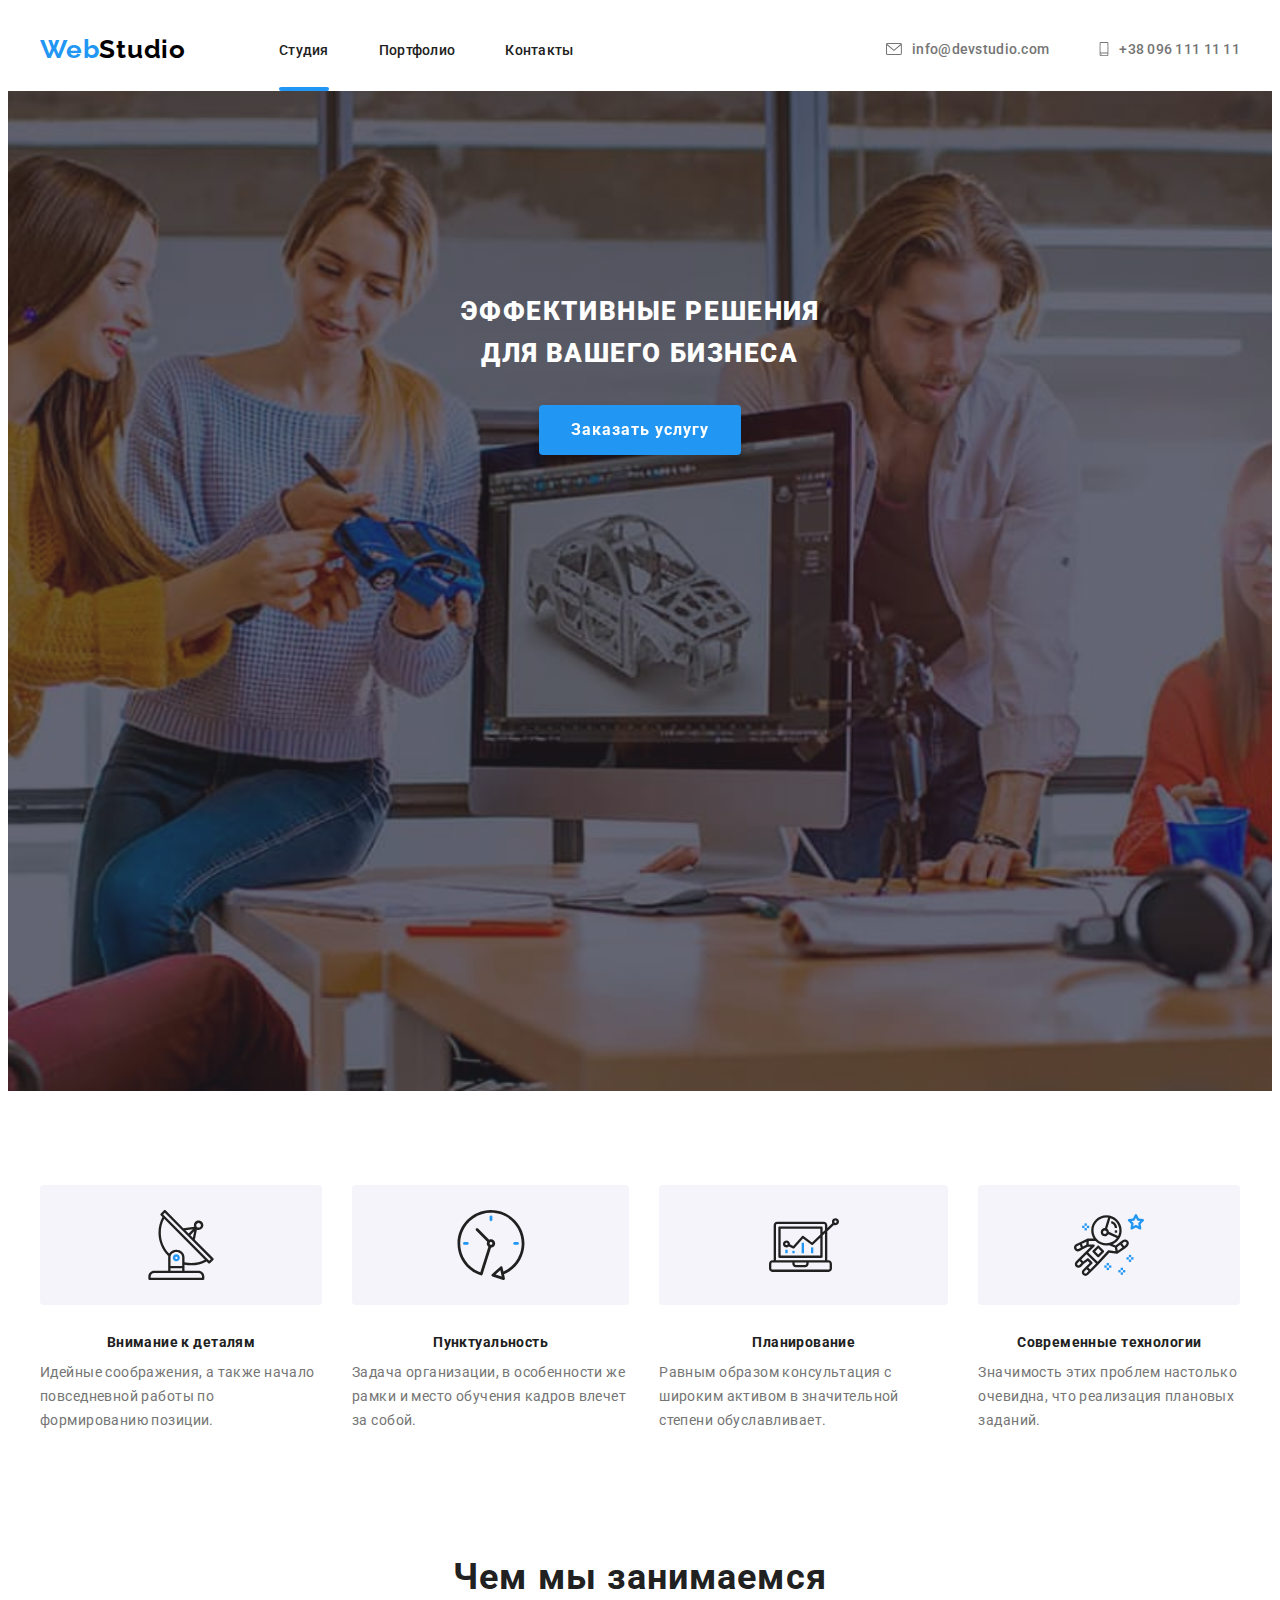
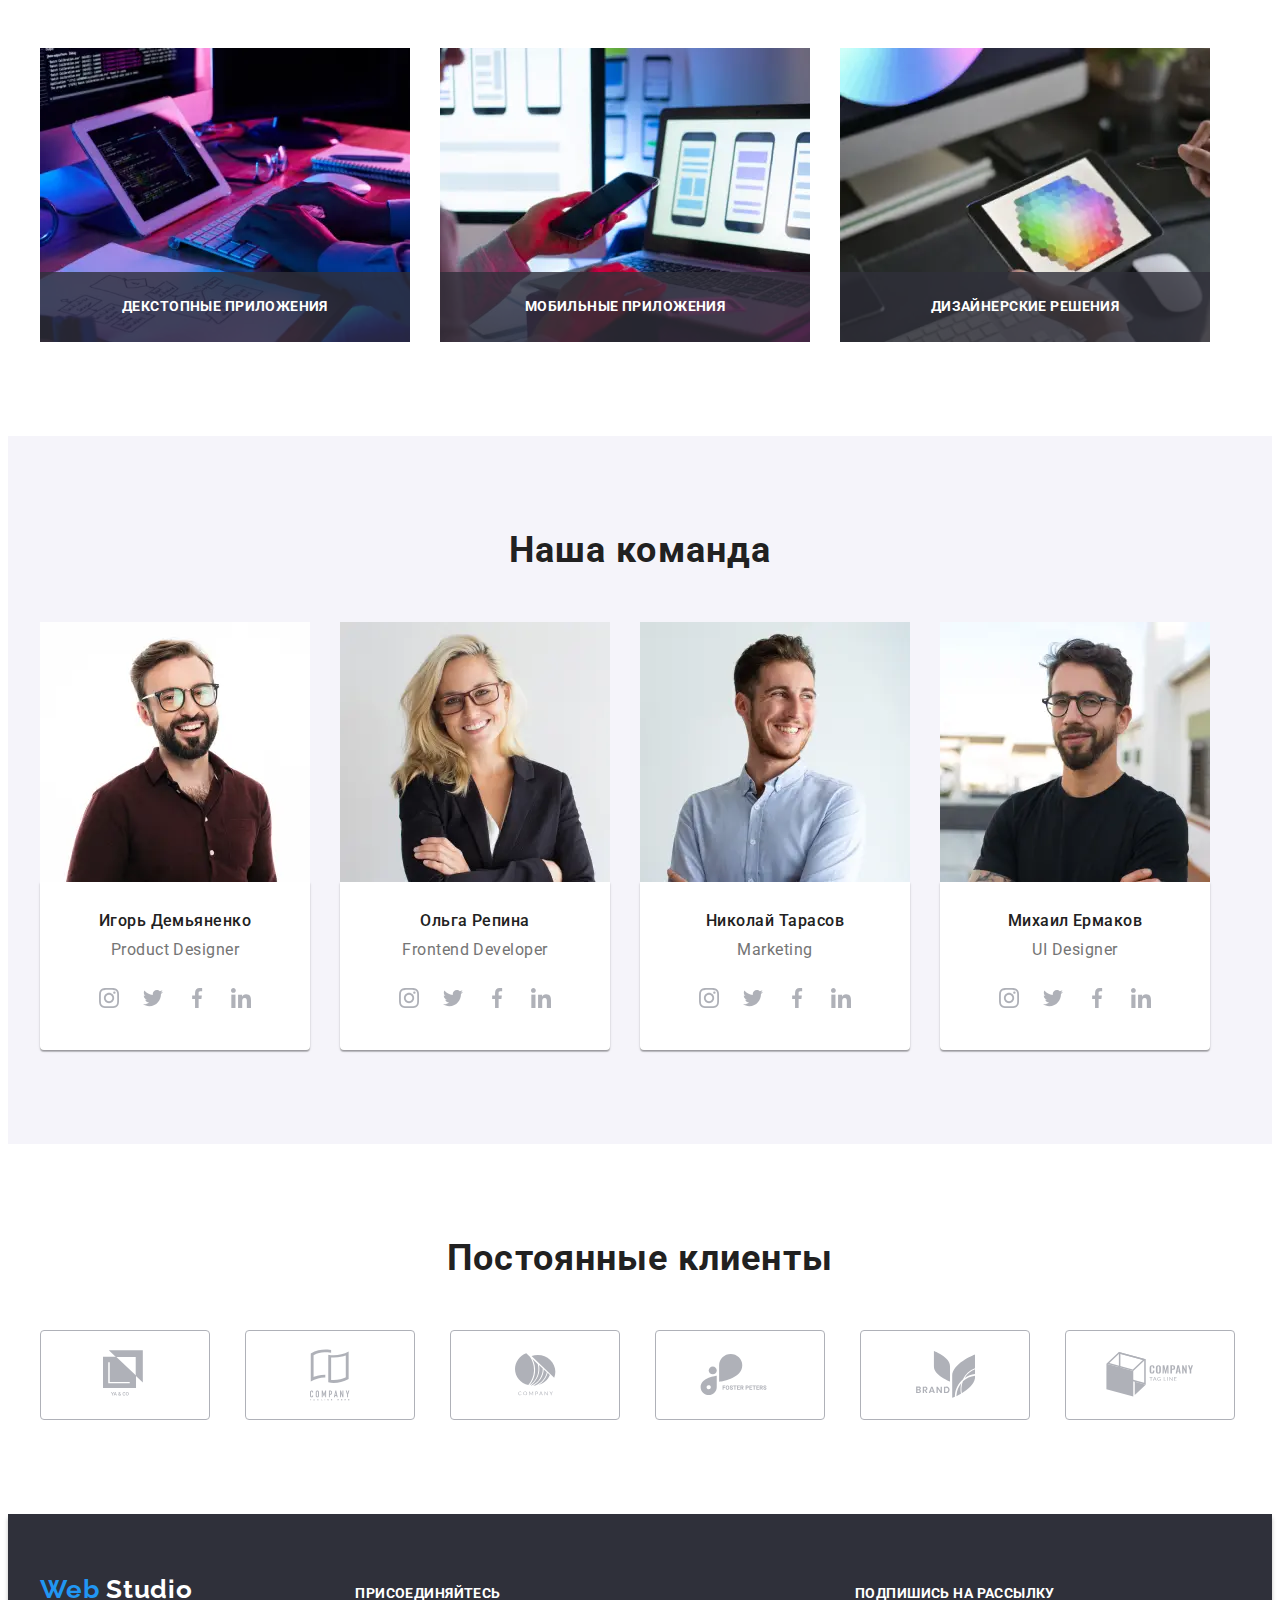
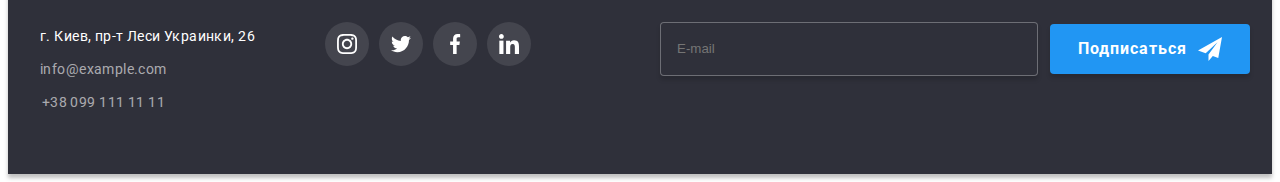
==== commit 344fe02a: "Завершение ДЗ-8" ====
--- a/index.html
+++ b/index.html
@@ -77,12 +77,12 @@
         </button>
         <ul class="mobile-menu__list list">
           <li class="mobile-menu__item">
-            <a href="" class="mobile-menu__link linner link" href="./index.html"
+            <a href="./index.html" class="mobile-menu__link linner link"
               >Студия</a
             >
           </li>
           <li class="mobile-menu__item">
-            <a href="" class="mobile-menu__link link" href="./portfolio.html"
+            <a href="./portfolio.html" class="mobile-menu__link link"
               >Портфолио</a
             >
           </li>
--- a/css/main.min.css
+++ b/css/main.min.css
@@ -1,2 +1,2 @@
-:root{--main-font: Roboto, sans-serif;--secondari-font: Raleway, sans-serif;--accent-color: #2196f3;--accent-text-color: #212121;--accent-too-color: #757575;--color-white: #ffffff;--background-footer: #2f303a;--card-set-gap: 30px;--functcii--transition: 250ms cubic-bezier(0.4, 0, 0.2, 1)}.visually-hidden{position:absolute;width:1px;height:1px;margin:-1px;border:0;padding:0;white-space:nowrap;clip-path:inset(100%);clip:rect(0 0 0 0);overflow:hidden}body{font-family:var(--main-font)}.link{text-decoration:none}.list{list-style:none}.address{font-style:normal}button{font-family:inherit}h1,h2,h3,h4,h5,h6,p{margin:0}ul,ol{margin:0;padding:0}img{display:block;max-width:100%}.container{padding-left:15px;padding-right:15px}.header .container{display:flex;justify-content:space-between;align-items:center}@media screen and (min-width: 480px){.container{width:480px;margin:0 auto}}@media screen and (min-width: 768px){.container{width:768px}}@media screen and (min-width: 1200px){.container{width:1200px}}.hero__button{font-size:16px;line-height:1.87;letter-spacing:.06em;font-weight:700;cursor:pointer;background-color:var(--accent-color);color:var(--color-white);padding:10px 32px;filter:drop-shadow(0px 4px 4px rgba(0,0,0,0.25));border-radius:4px;border:0;transition:background-color 250ms cubic-bezier(0.4, 0, 0.2, 1)}.hero__button:hover,.hero__button:focus{background-color:#1182df}.logo{font-size:24px;line-height:1.16;letter-spacing:.03em;font-family:var(--secondari-font);font-weight:700;font-style:normal;display:block}.logo_theme_light{color:#000000;padding-top:16px;padding-bottom:16px}.logo_theme_dark{color:var(--color-white);display:block}.logo__logo-web{color:var(--accent-color)}.social-list__icon{width:20px;height:20px;fill:currentColor;transition:--functcii--transition}.social-list__link:hover .social-list__icon,.social-list__link:focus .social-list__icon{color:var(--color-white)}.social-list{display:flex;align-items:center;justify-content:space-between}.social-list_theme-dark{display:flex;align-items:center;justify-content:space-between;margin-top:20px;width:206px;height:44px}.social-list__link{display:flex;align-items:center;justify-content:center;width:44px;height:44px;border-radius:50%;color:#afb1b8;transition:--functcii--transition}.social-list__link:hover,.social-list__link:focus{background-color:var(--accent-color);color:var(--accent-color)}.social-dark__link{display:flex;align-items:center;justify-content:center;width:44px;height:44px;border-radius:50%;color:var(--color-white);background-color:rgba(255,255,255,0.1);transition:--functcii--transition}.social-dark__link:hover,.social-dark__link:focus{background-color:var(--accent-color);color:var(--color-white)}.components-title{font-size:36px;line-height:1.16;letter-spacing:.03em;font-weight:700;text-align:center;color:var(--accent-text-color);margin-bottom:50px}.linner{color:var(--accent-color)}.address-item__city{font-size:14px;line-height:1.71;letter-spacing:.03em;color:var(--color-white);margin-bottom:9px}.contact-list-dark__info:not(:last-child){margin-bottom:9px}.contact-list-dark__mail-tel{font-size:14px;line-height:1.71;letter-spacing:.03em;color:rgba(255,255,255,0.6);background:var(--background-footer)}.address-item{font-style:normal}.address-item:not(:last-child){margin-bottom:9px}.backdrop{position:fixed;top:0;left:0;width:100vw;height:100vh;background-color:rgba(0,0,0,0.5);opacity:1;transition:opascity 250ms cubic-bezier(0.4, 0, 0.2, 1),250ms cubic-bezier(0.4, 0, 0.2, 1)}.modal{position:absolute;top:50%;left:50%;width:450px;height:609px;background-color:var(--color-white);padding:40px;transform:translate(-50%, -50%) scale(1);transition:transform 250ms cubic-bezier(0.4, 0, 0.2, 1)}.modal__dutton-close{position:absolute;justify-content:center;align-items:center;top:8px;right:8px;width:30px;height:30px;background:transparent;border:1px solid rgba(0,0,0,0.1);border-radius:50%;cursor:pointer;outline:none;transition:fill 250ms cubic-bezier(0.4, 0, 0.2, 1)}.modal__dutton-close:hover,.modal__dutton-close:focus{fill:var(--accent-color)}.is-hidden{opacity:0;visibility:hidden;pointer-events:none}.backdrop.is-hidden .modal{transform:translate(-50%, -50%) scale(1.1)}@media screen and (min-width: 1200px){.modal{position:absolute;top:50%;left:50%;width:528px;height:580px;background-color:var(--color-white);padding:40px;transform:translate(-50%, -50%) scale(1);transition:transform 250ms cubic-bezier(0.4, 0, 0.2, 1)}}.modal-form__text{font-size:20px;line-height:1.15;letter-spacing:.03em;font-weight:700;text-align:center;color:#212121;margin-bottom:12px}.modal-form{display:flex;flex-direction:column}.modal-form__wrapper{position:relative;display:block;margin-top:4px;margin-bottom:10px}.user-form-message{display:block;margin-top:4px;margin-bottom:20px}.modal-form__input{width:100%;height:40px;border:1px solid rgba(33,33,33,0.2);border-radius:4px;padding-left:42px;transition:border-color 250ms cubic-bezier(0.4, 0, 0.2, 1)}.modal-form__input:focus{outline:none;border-color:var(--accent-color)}.modal-form__icon{position:absolute;top:50%;left:12px;transform:translateY(-50%);fill:#212121;transition:fill 250ms cubic-bezier(0.4, 0, 0.2, 1)}.modal-form__input:focus+.modal-form__icon{fill:var(--accent-color)}.user-form-message__text{width:100%;height:120px;border:1px solid rgba(33,33,33,0.2);border-radius:4px;padding:12px 16px;resize:none;transition:border-color 250ms cubic-bezier(0.4, 0, 0.2, 1)}.user-form-message__text:focus{outline:none;border-color:var(--accent-color)}.modal-form-check-desc{font-size:12px;display:flex;align-items:center}.modal-form-check-desc::before{content:"";display:block;width:16px;height:16px;border:1px solid #000000;cursor:pointer;margin-right:8px}.modal-form-term:checked+.modal-form-check-desc::before{background-image:url("../images/vector.svg");background-position:center;background-color:var(--accent-color);background-repeat:no-repeat}.modal-form-term:focus+.modal-form-check-desc::before{box-shadow:0 0 0 1px #2196f3}.modal-form-btn{font-size:16px;line-height:1.87;letter-spacing:.06em;font-weight:700;cursor:pointer;background-color:var(--accent-color);color:var(--color-white);padding:10px 32px;filter:drop-shadow(0px 4px 4px rgba(0,0,0,0.25));border-radius:4px;border:0;margin-top:30px;align-self:center;transition:background-color 250ms cubic-bezier(0.4, 0, 0.2, 1)}.modal-form-btn:hover,.modal-form-btn:focus{background-color:#1182df}.modal-form-check-desc__contract{color:var(--accent-color)}.modal-form__name{font-size:12px;line-height:1.16;letter-spacing:.01em;color:#757575}@media screen and (max-width: 767px){.header__container{display:flex;align-items:center;margin:0 auto}.contact-list{display:none}.menu-list{display:none}.burger-btn{display:flex;align-items:center;justify-content:center;background-color:transparent;border:none;padding:0;cursor:pointer;transition:250ms cubic-bezier(0.4, 0, 0.2, 1)}.burger-btn:hover{fill:var(--accent-color);outline:none}.burger__icon{display:flex;align-items:center;justify-content:center;width:40px;height:40px}.mobile-menu__close{position:absolute;top:10px;right:15px;background-color:transparent;border:none;padding:0;cursor:pointer;transition:250ms cubic-bezier(0.4, 0, 0.2, 1)}.mobile-menu__close:hover{fill:var(--accent-color);outline:none}.mobile-menu__icon{width:40px;height:40px}.mobile-menu{display:flex;flex-direction:column;justify-content:space-between;position:fixed;top:0;left:50%;width:100vw;max-width:480px;height:100vh;padding:48px 40px;background-color:var(--color-white);transform:translateY(-100%) translateX(-50%);transition:transform 250ms cubic-bezier(0.4, 0, 0.2, 1);opacity:0;visibility:hidden;pointer-events:none}.is-open{transform:translateY(0) translateX(-50%)}.mobile-menu.is-open{opacity:1;visibility:visible;pointer-events:auto;z-index:3}.mobile-menu__link{font-size:40px;line-height:1.17;letter-spacing:.02em;font-weight:500;color:var(--accent-text-color)}.mobile-menu__item:not(:last-child){margin-bottom:32px}.mobile-menu__tel{font-size:40px;line-height:1.17;letter-spacing:.02em;font-weight:500;color:#2196f3}.mobile-menu__email{font-size:24px;line-height:1.16;letter-spacing:.02em;font-weight:500;color:var(--accent-too-color)}.mobile-menu__social-link{font-size:18px;line-height:1.22;letter-spacing:.02em;font-weight:500;color:#2196f3}.mobile-menu__social-list{display:flex;align-items:center;justify-content:space-between;padding-bottom:48px}.mobile-menu__contact-item:not(:last-child){margin-bottom:32px}.mobile-menu__contact-list{margin-top:302px;margin-bottom:64px}.mobile-menu__social-item:not(:last-child){border-right:1px solid rgba(33,33,33,0.2);padding-right:10px}.linner{color:var(--accent-color)}}@media screen and (min-width: 768px){.burger-btn{display:none}.mobile-menu{display:none}.contact-list{align-items:center;justify-content:center}.contact-list__link{display:flex;align-items:center;justify-content:center;font-size:12px;line-height:1.16;letter-spacing:.02em;font-weight:500;color:var(--accent-too-color);transition:var(--functcii--transition)}.contact-list__link:hover,.contact-list__link:focus{color:var(--accent-color);transition:var(--functcii--transition)}.contact-list__item_tel{padding-right:15px;margin-top:10px}.contact-list__icon-mail{width:14px;height:10px;justify-content:center;align-items:center;margin-right:10px;fill:currentColor}.contact-list__icon-tel{width:10px;height:14px;justify-content:center;align-items:center;margin-right:10px;fill:currentColor}.logo{font-size:24px;line-height:1.16;letter-spacing:.03em;font-family:var(--secondari-font);font-weight:700;font-style:normal}.logo_theme_light{color:#000000;padding-top:26px;padding-bottom:26px}.logo_theme_dark{color:var(--color-white);display:block}}@media screen and (min-width: 1200px){.contact-list__item_tel{padding:0;margin:0}.contact-list{display:flex;margin-left:auto;align-items:center}.contact-list__link{display:flex;align-items:center;justify-content:center;font-size:14px;line-height:1.1;letter-spacing:.02em;font-weight:500;color:var(--accent-too-color);transition:var(--functcii--transition)}.contact-list__link:hover,.contact-list__link:focus{color:var(--accent-color);transition:var(--functcii--transition)}.contact-list__item{display:block;margin-right:50px}.contact-list__icon-tel{width:10px;height:14px}.contact-list__icon-mail{width:16px;height:12px}}.menu-list{display:none}@media screen and (min-width: 768px){.menu-list{display:block}.menu-list{display:flex;align-items:center;justify-content:center;margin-left:auto}.menu-list__link{font-size:14px;line-height:1.14;letter-spacing:.02em;font-weight:500;color:var(--accent-text-color);position:relative;transition:var(--functcii--transition)}.menu-list__link:hover,.menu-list__link:focus{background-color:var(--color-white);color:var(--accent-color);transition:var(--functcii--transition)}.menu-list__item:not(:last-child){margin-right:50px}.linner::after{content:"";position:absolute;left:0;bottom:0;display:block;width:100%;height:4px;background-color:var(--accent-color);margin-bottom:-33px;border-radius:2px}}.hero{color:var(--color-white);background-color:var(--background-footer);text-align:center;padding-top:118px;padding-bottom:118px;min-height:400px;margin-left:auto;margin-right:auto;background-size:cover}.hero__main-heading{font-size:26px;line-height:1.61;letter-spacing:.06em;font-weight:900;text-align:center;text-transform:uppercase;margin:0 auto;margin-bottom:30px;max-width:360px}.hero__overlay{background-image:url("../images/hero/mobile1x.jpg");background-repeat:no-repeat;background-position:center 0;background-size:cover}@media (min-device-pixel-ratio: 2), (min-resolution: 192dpi), (min-resolution: 2dppx){.hero__overlay{background-image:url("../images/hero/mobile@2x.jpg")}}@media screen and (min-width: 768px){.hero__overlay{min-height:400px;margin-left:auto;margin-right:auto;background-image:linear-gradient(to right, rgba(47,48,58,0.4), rgba(47,48,58,0.4)),url("../images/hero/tablet1x.jpg");background-repeat:no-repeat;background-position:center 0;background-size:cover}}@media screen and (min-width: 768px) and (min-device-pixel-ratio: 2), screen and (min-width: 768px) and (min-resolution: 192dpi), screen and (min-width: 768px) and (min-resolution: 2dppx){.hero__overlay{background-image:linear-gradient(to right, rgba(47,48,58,0.4), rgba(47,48,58,0.4)),url("../images/hero/tablet@2x.jpg")}}@media screen and (min-width: 768px){.hero{color:var(--color-white);background-color:var(--background-footer);text-align:center;padding-top:118px;padding-bottom:118px}.hero__main-heading{font-size:26px;line-height:1.61;letter-spacing:.06em;font-weight:900;text-align:center;text-transform:uppercase;margin:0 auto;margin-bottom:30px;max-width:360px}}@media screen and (min-width: 1200px){.hero__main-heading{font-size:44px;line-height:1.36;letter-spacing:.06em;font-weight:900;text-align:center;text-transform:uppercase;margin:0 auto;margin-bottom:30px;max-width:696px}.hero{color:var(--color-white);background-color:var(--background-footer);text-align:center;padding-top:200px;padding-bottom:200px}.hero__overlay{max-width:1600px;height:600px;margin-left:auto;margin-right:auto;background-image:linear-gradient(to right, rgba(47,48,58,0.4), rgba(47,48,58,0.4)),url("../images/hero/desktop1x.jpg");background-repeat:no-repeat;background-position:center 0;background-size:cover}}@media screen and (min-width: 1200px) and (min-device-pixel-ratio: 2), screen and (min-width: 1200px) and (min-resolution: 192dpi), screen and (min-width: 1200px) and (min-resolution: 2dppx){.hero__overlay{background-image:linear-gradient(to right, rgba(47,48,58,0.4), rgba(47,48,58,0.4)),url("../images/hero/desktop@2x.jpg")}}@media screen and (min-width: 1200px){.hero__main-heading{font-size:26px;line-height:1.61;letter-spacing:.06em;font-weight:900;text-align:center;text-transform:uppercase;margin:0 auto;margin-bottom:30px;max-width:360px}}.features{padding-bottom:60px;padding-top:60px}.features-list__item{background:var(--color-white);position:relative}.features-list__item:not(:last-child){margin-bottom:30px}.features-list__svg{display:flex;align-items:center;justify-content:center;height:120px;background-repeat:no-repeat;background-position:center;margin-bottom:30px;background:#f5f4fa;border-radius:4px}.features-list__icon{width:70px;height:70px}.features-list__heading{font-size:14px;line-height:1.14;letter-spacing:.03em;font-weight:700;color:var(--accent-text-color);margin-bottom:10px;display:flex;justify-content:center}.features-list__text{font-size:14px;line-height:1.71;letter-spacing:.03em;color:var(--accent-too-color)}@media screen and (min-width: 768px) and (max-width: 1199px){.features-list{display:flex;flex-wrap:wrap;padding:0;list-style:none;margin-right:-30px;margin-bottom:-30px}.features-list__item{margin-right:30px;margin-bottom:30px}.features-list>.features-list__item{flex-basis:calc(100% / 2 - var(--card-set-gap))}.features-list__heading{display:block}}@media screen and (min-width: 1200px){.features-list__heading{font-size:14px;line-height:1.14;letter-spacing:.03em;font-weight:700;color:var(--accent-text-color);margin-bottom:10px}.features-list__item{background:var(--color-white);position:relative;margin-bottom:auto}.features-list__item:not(:last-child){margin-right:30px}.features-list__text{font-size:14px;line-height:1.71;letter-spacing:.03em;color:var(--accent-too-color)}.features{display:flex;padding-bottom:47px;padding-top:94px}.features-list__icon{width:70px;height:70px}.features-list__svg{display:flex;align-items:center;justify-content:center;height:120px;background-repeat:no-repeat;background-position:center;margin-bottom:30px;background:#f5f4fa;border-radius:4px}.features-list{display:flex;justify-content:center;align-items:center;flex-wrap:nowrap;margin-left:0;margin-top:0}}@media screen and (max-width: 1200px){.container__services{display:none}}.services-list__overlay{display:flex;align-items:center;justify-content:center;width:100%;height:70px;position:absolute;bottom:0;pointer-events:none;background-color:rgba(47,48,58,0.8)}.services-list__text{font-size:14px;line-height:1.14;letter-spacing:.03em;font-weight:700;text-align:center;text-transform:uppercase;color:var(--color-white)}.services-list{display:flex}.container__services{padding-top:47px}.services-list__item{background:var(--color-white);position:relative}.services-list__item:not(:last-child){margin-right:30px}.components-title{font-size:28px;line-height:1.17;letter-spacing:.03em;font-weight:700;text-align:center;color:var(--accent-text-color);padding-bottom:30px;padding-top:60px}.team-list__box{padding-top:30px;padding-bottom:24px;background:var(--color-white);box-shadow:0px 1px 3px rgba(0,0,0,0.12),0px 1px 1px rgba(0,0,0,0.14),0px 2px 1px rgba(0,0,0,0.2);border-radius:0px 0px 4px 4px}.team-list__text{font-size:16px;line-height:1.18;letter-spacing:.03em;text-align:center;color:var(--accent-too-color);margin-bottom:16px;margin-top:10px}.team-list__heading{font-size:16px;line-height:1.18;letter-spacing:.03em;font-weight:500;text-align:center;color:var(--accent-text-color)}.social-list{display:flex;align-items:center;justify-content:space-between;padding-left:122px;padding-right:122px}.team-list{display:block;padding-bottom:60px;background:#f5f4fa}@media screen and (max-width: 767px){.team-list__item{position:relative;background:var(--color-white)}.team-list__item:not(:last-child){margin-bottom:30px}}@media screen and (min-width: 768px) and (max-width: 1199px){.team{padding-bottom:60px;padding-top:60px;background:#f5f4fa}.team-list{display:flex;flex-wrap:wrap;padding-bottom:0;list-style:none;margin-left:-30px;margin-top:-30px}.team-list__item{position:relative;background:var(--color-white)}.team-list__item:not(:last-child){margin-bottom:0px}.team-list__item{margin-left:30px;margin-top:30px;margin-bottom:0}.team-list>.team-list__item{flex-basis:calc(100% / 2 - var(--card-set-gap))}.team-list__box{margin:0 auto;padding:30px 32px;border-radius:0px 0px 5px 5px}.social-list{justify-content:center;padding:0;margin:0}}@media screen and (min-width: 1200px){.team-list{display:flex}.team-list__box{padding:30px 32px}.components-title{font-size:36px;line-height:1.16;letter-spacing:.03em;margin-bottom:50px}.team-list__heading{font-size:16px;line-height:1.18;letter-spacing:.03em;font-weight:500;text-align:center;color:var(--accent-text-color);margin-bottom:10px}.team-list__text{font-size:16px;line-height:1.18;letter-spacing:.03em;text-align:center;color:var(--accent-too-color);margin-bottom:16px}.team{padding-top:94px;padding-bottom:0px}.team-list__item{background:var(--color-white);position:relative}.team-list__item:not(:last-child){margin-right:30px;margin-bottom:0px}.social-list{justify-content:center;padding:0;margin:0}.social-list__icon{fill:currentColor;transition:var(--functcii--transition)}.social-list__link:hover .social-list__icon,.social-list__link:focus .social-list__icon{color:var(--color-white)}.social-list__link{transition:var(--functcii--transition)}.social-list__link:hover,.social-list__link:focus{background-color:var(--accent-color);color:var(--accent-color)}}.box-clients{padding-top:60px;padding-bottom:60px}.components-title{font-size:28px;line-height:1.17;letter-spacing:.03em;font-weight:700;text-align:center;color:var(--accent-text-color);margin-bottom:30px;padding:0}.clients{display:flex;justify-content:center;flex-wrap:wrap;margin-left:-30px;margin-top:-30px}.clients__item{margin-left:30px;margin-top:30px}.clients>.clients__item{flex-basis:calc(100% / 2 - var(--card-set-gap))}.clients__link{display:flex;align-items:center;justify-content:center;width:210px;height:90px;border:1px solid #afb1b8;box-sizing:border-box;border-radius:4px;color:#afb1b8;transition:var(--functcii--transition)}.clients__link:hover,.clients__link:focus{border-color:var(--accent-color);color:var(--accent-color)}.clients__icon{fill:currentColor;transition:var(--functcii--transition)}.clients__link:hover .clients__icon,.clients__link:focus .clients__icon{color:var(--accent-color);border-color:var(--accent-color)}@media screen and (min-width: 768px){.clients>.clients__item{flex-basis:calc(100% / 3 - var(--card-set-gap))}.clients__link{width:226px}}@media screen and (min-width: 1200px){.clients{display:flex;align-items:center;justify-content:space-between}.clients>.clients__item{flex-basis:calc(100% / 6 - var(--card-set-gap))}.clients__link{width:170px;height:90px;transition:var(--functcii--transition)}.clients__link:hover,.clients__link:focus{border-color:var(--accent-color);color:var(--accent-color)}.clients__icon{fill:currentColor;transition:var(--functcii--transition)}.clients__link:hover .clients__icon,.clients__link:focus .clients__icon{color:var(--accent-color);border-color:var(--accent-color)}.box-clients{padding-top:94px;padding-bottom:94px}.components-title{font-size:36px;line-height:1.16;letter-spacing:.03em;font-weight:700;text-align:center;color:var(--accent-text-color);margin-bottom:50px}}.footer{background:var(--background-footer);box-shadow:0px 4px 4px rgba(0,0,0,0.25);padding-top:60px;padding-bottom:60px}.footer-box{display:flex;flex-direction:column;align-items:center}.footer-box-social{justify-content:center;align-items:center;margin-top:60px}.footer-box-social__title{font-size:14px;line-height:1.14;letter-spacing:.03em;font-weight:700;text-align:center;text-transform:uppercase;color:var(--color-white);margin-bottom:20px}.footer-form__input{display:block;width:100%}.footer-form__container{display:flex;flex-direction:column;margin-left:0;margin-top:60px;align-items:center}.footer-form__text{font-size:14px;line-height:1.14;letter-spacing:.03em;display:block;text-align:center;text-transform:uppercase;color:var(--color-white);margin-bottom:20px}.footer-button__text{font-size:16px;line-height:1.88;letter-spacing:.06em;font-weight:700;display:flex;align-items:center;text-align:center;color:var(--color-white)}.footer-form__email-input{height:50px;min-width:358px;padding-left:16px;border:1px solid rgba(255,255,255,0.3);box-shadow:0px 4px 4px rgba(0,0,0,0.15);border-radius:4px;background:var(--background-footer);color:var(--color-white)}.footer-form__email-input:focus{border-color:var(--accent-color);outline:none}.footer-form__button{display:flex;align-items:center;justify-content:space-between;min-width:200px;height:50px;padding:10px 28px;background:var(--accent-color);box-shadow:0px 4px 4px rgba(0,0,0,0.15);border-radius:4px;cursor:pointer;border:0;margin:0 auto;margin-top:20px}.footer-button__icon{width:24px;height:24px}.social-list_theme-dark{display:flex;align-items:center;justify-content:space-between;margin-top:20px;width:206px;height:44px;margin:0 auto}.logo{font-size:26px;line-height:1.19;letter-spacing:.03em;font-family:var(--secondari-font);font-weight:700;font-style:normal}.logo_theme_dark{color:var(--color-white);margin:0 auto;text-align:center}.address-item{margin:0 auto;margin-top:20px}.contact-list-dark{display:flex;align-items:center;justify-content:center;flex-direction:column}.main-footer-box{flex-direction:column;justify-content:center;align-items:center}@media screen and (min-width: 768px){.main-footer-box{display:flex;flex-direction:row;flex-wrap:wrap;align-items:baseline}.footer-box-social{margin:0 auto;margin-top:5px;margin-left:165px}.footer-box{margin-left:60px}}@media screen and (min-width: 1200px){.main-footer-box{display:flex;align-items:baseline}.footer-box{display:flex;flex-direction:column;margin-left:0;align-items:flex-start}.footer-box-social{display:flex;flex-direction:column;width:206px;margin-left:70px}.footer-form__container{display:flex;flex-direction:column;width:570px;margin-top:12px;margin-bottom:12px;margin-left:auto}.footer-form__button{display:flex;align-items:center;justify-content:space-between;min-width:200px;height:50px;padding:10px 28px;background:var(--accent-color);box-shadow:0px 4px 4px rgba(0,0,0,0.15);border-radius:4px;cursor:pointer;border:0;margin:0 auto;margin-left:12px}.footer-form__input{display:flex;align-items:center;justify-content:center}.logo{font-size:26px;line-height:1.19;letter-spacing:.03em;font-family:var(--secondari-font);font-weight:700;font-style:normal}.logo_theme_light{color:#000000;margin-right:93px}.logo_theme_dark{color:var(--color-white);display:block;margin-bottom:20px;text-align:left}.address-item{display:flex;flex-direction:column;justify-content:center;align-items:flex-start}.social-dark__link:hover,.social-dark__link:focus{background-color:var(--accent-color);color:var(--color-white)}.social-list__link:hover .social-list__icon,.social-list__link:focus .social-list__icon{color:var(--color-white)}}
+:root{--main-font: Roboto, sans-serif;--secondari-font: Raleway, sans-serif;--accent-color: #2196f3;--accent-text-color: #212121;--accent-too-color: #757575;--color-white: #ffffff;--background-footer: #2f303a;--card-set-gap: 30px;--functcii--transition: 250ms cubic-bezier(0.4, 0, 0.2, 1)}.visually-hidden{position:absolute;width:1px;height:1px;margin:-1px;border:0;padding:0;white-space:nowrap;clip-path:inset(100%);clip:rect(0 0 0 0);overflow:hidden}body{font-family:var(--main-font)}.link{text-decoration:none}.list{list-style:none}.address{font-style:normal}button{font-family:inherit}h1,h2,h3,h4,h5,h6,p{margin:0}ul,ol{margin:0;padding:0}img{display:block;max-width:100%}.container{padding-left:15px;padding-right:15px}.header .container{display:flex;justify-content:space-between;align-items:center}@media screen and (min-width: 480px){.container{width:480px;margin:0 auto}}@media screen and (min-width: 768px){.container{width:768px}}@media screen and (min-width: 1200px){.container{width:1200px}}.hero__button{font-size:16px;line-height:1.87;letter-spacing:.06em;font-weight:700;cursor:pointer;background-color:var(--accent-color);color:var(--color-white);padding:10px 32px;filter:drop-shadow(0px 4px 4px rgba(0,0,0,0.25));border-radius:4px;border:0;transition:background-color 250ms cubic-bezier(0.4, 0, 0.2, 1)}.hero__button:hover,.hero__button:focus{background-color:#1182df}.logo{font-size:24px;line-height:1.16;letter-spacing:.03em;font-family:var(--secondari-font);font-weight:700;font-style:normal;display:block}.logo_theme_light{color:#000000;padding-top:16px;padding-bottom:16px}.logo_theme_dark{color:var(--color-white);display:block}.logo__logo-web{color:var(--accent-color)}.social-list__icon{width:20px;height:20px;fill:currentColor;transition:--functcii--transition}.social-list__link:hover .social-list__icon,.social-list__link:focus .social-list__icon{color:var(--color-white)}.social-list{display:flex;align-items:center;justify-content:space-between}.social-list_theme-dark{display:flex;align-items:center;justify-content:space-between;margin-top:20px;width:206px;height:44px}.social-list__link{display:flex;align-items:center;justify-content:center;width:44px;height:44px;border-radius:50%;color:#afb1b8;transition:--functcii--transition}.social-list__link:hover,.social-list__link:focus{background-color:var(--accent-color);color:var(--accent-color)}.social-dark__link{display:flex;align-items:center;justify-content:center;width:44px;height:44px;border-radius:50%;color:var(--color-white);background-color:rgba(255,255,255,0.1);transition:--functcii--transition}.social-dark__link:hover,.social-dark__link:focus{background-color:var(--accent-color);color:var(--color-white)}.components-title{font-size:36px;line-height:1.16;letter-spacing:.03em;font-weight:700;text-align:center;color:var(--accent-text-color);margin-bottom:50px}.linner{color:var(--accent-color)}.address-item__city{font-size:14px;line-height:1.71;letter-spacing:.03em;color:var(--color-white);margin-bottom:9px}.contact-list-dark__info:not(:last-child){margin-bottom:9px}.contact-list-dark__mail-tel{font-size:14px;line-height:1.71;letter-spacing:.03em;color:rgba(255,255,255,0.6);background:var(--background-footer)}.address-item{font-style:normal}.address-item:not(:last-child){margin-bottom:9px}.backdrop{position:fixed;top:0;left:0;width:100vw;height:100vh;background-color:rgba(0,0,0,0.5);opacity:1;transition:opascity 250ms cubic-bezier(0.4, 0, 0.2, 1),250ms cubic-bezier(0.4, 0, 0.2, 1)}.modal{position:absolute;top:50%;left:50%;width:450px;height:609px;background-color:var(--color-white);padding:40px;transform:translate(-50%, -50%) scale(1);transition:transform 250ms cubic-bezier(0.4, 0, 0.2, 1)}.modal__dutton-close{position:absolute;justify-content:center;align-items:center;top:8px;right:8px;width:30px;height:30px;background:transparent;border:1px solid rgba(0,0,0,0.1);border-radius:50%;cursor:pointer;outline:none;transition:fill 250ms cubic-bezier(0.4, 0, 0.2, 1)}.modal__dutton-close:hover,.modal__dutton-close:focus{fill:var(--accent-color)}.is-hidden{opacity:0;visibility:hidden;pointer-events:none}.backdrop.is-hidden .modal{transform:translate(-50%, -50%) scale(1.1)}@media screen and (min-width: 1200px){.modal{position:absolute;top:50%;left:50%;width:528px;height:580px;background-color:var(--color-white);padding:40px;transform:translate(-50%, -50%) scale(1);transition:transform 250ms cubic-bezier(0.4, 0, 0.2, 1)}}.modal-form__text{font-size:20px;line-height:1.15;letter-spacing:.03em;font-weight:700;text-align:center;color:#212121;margin-bottom:12px}.modal-form{display:flex;flex-direction:column}.modal-form__wrapper{position:relative;display:block;margin-top:4px;margin-bottom:10px}.user-form-message{display:block;margin-top:4px;margin-bottom:20px}.modal-form__input{width:100%;height:40px;border:1px solid rgba(33,33,33,0.2);border-radius:4px;padding-left:42px;transition:border-color 250ms cubic-bezier(0.4, 0, 0.2, 1)}.modal-form__input:focus{outline:none;border-color:var(--accent-color)}.modal-form__icon{position:absolute;top:50%;left:12px;transform:translateY(-50%);fill:#212121;transition:fill 250ms cubic-bezier(0.4, 0, 0.2, 1)}.modal-form__input:focus+.modal-form__icon{fill:var(--accent-color)}.user-form-message__text{width:100%;height:120px;border:1px solid rgba(33,33,33,0.2);border-radius:4px;padding:12px 16px;resize:none;transition:border-color 250ms cubic-bezier(0.4, 0, 0.2, 1)}.user-form-message__text:focus{outline:none;border-color:var(--accent-color)}.modal-form-check-desc{font-size:12px;display:flex;align-items:center}.modal-form-check-desc::before{content:"";display:block;width:16px;height:16px;border:1px solid #000000;cursor:pointer;margin-right:8px}.modal-form-term:checked+.modal-form-check-desc::before{background-image:url("../images/vector.svg");background-position:center;background-color:var(--accent-color);background-repeat:no-repeat}.modal-form-term:focus+.modal-form-check-desc::before{box-shadow:0 0 0 1px #2196f3}.modal-form-btn{font-size:16px;line-height:1.87;letter-spacing:.06em;font-weight:700;cursor:pointer;background-color:var(--accent-color);color:var(--color-white);padding:10px 32px;filter:drop-shadow(0px 4px 4px rgba(0,0,0,0.25));border-radius:4px;border:0;margin-top:30px;align-self:center;transition:background-color 250ms cubic-bezier(0.4, 0, 0.2, 1)}.modal-form-btn:hover,.modal-form-btn:focus{background-color:#1182df}.modal-form-check-desc__contract{color:var(--accent-color)}.modal-form__name{font-size:12px;line-height:1.16;letter-spacing:.01em;color:#757575}@media screen and (max-width: 767px){.header__container{display:flex;align-items:center;margin:0 auto}.contact-list{display:none}.menu-list{display:none}.burger-btn{display:flex;align-items:center;justify-content:center;background-color:transparent;border:none;padding:0;cursor:pointer;transition:250ms cubic-bezier(0.4, 0, 0.2, 1)}.burger-btn:hover{fill:var(--accent-color);outline:none}.burger__icon{display:flex;align-items:center;justify-content:center;width:40px;height:40px}.mobile-menu__close{position:absolute;top:10px;right:15px;background-color:transparent;border:none;padding:0;cursor:pointer;transition:250ms cubic-bezier(0.4, 0, 0.2, 1)}.mobile-menu__close:hover{fill:var(--accent-color);outline:none}.mobile-menu__icon{width:40px;height:40px}.mobile-menu{display:flex;flex-direction:column;justify-content:space-between;position:fixed;top:0;left:50%;width:100vw;max-width:480px;height:100vh;padding:48px 40px;background-color:var(--color-white);transform:translateY(-100%) translateX(-50%);transition:transform 250ms cubic-bezier(0.4, 0, 0.2, 1);opacity:0;visibility:hidden;pointer-events:none}.is-open{transform:translateY(0) translateX(-50%)}.mobile-menu.is-open{opacity:1;visibility:visible;pointer-events:auto;z-index:3}.mobile-menu__link{font-size:40px;line-height:1.17;letter-spacing:.02em;font-weight:500;color:var(--accent-text-color)}.mobile-menu__item:not(:last-child){margin-bottom:32px}.mobile-menu__tel{font-size:40px;line-height:1.17;letter-spacing:.02em;font-weight:500;color:#2196f3}.mobile-menu__email{font-size:24px;line-height:1.16;letter-spacing:.02em;font-weight:500;color:var(--accent-too-color)}.mobile-menu__social-link{font-size:18px;line-height:1.22;letter-spacing:.02em;font-weight:500;color:#2196f3}.mobile-menu__social-list{display:flex;align-items:center;justify-content:space-between;padding-bottom:48px}.mobile-menu__contact-item:not(:last-child){margin-bottom:32px}.mobile-menu__contact-list{margin-top:302px;margin-bottom:64px}.mobile-menu__social-item:not(:last-child){border-right:1px solid rgba(33,33,33,0.2);padding-right:10px}.linner{color:var(--accent-color)}}@media screen and (min-width: 768px){.burger-btn{display:none}.mobile-menu{display:none}.contact-list{align-items:center;justify-content:center}.contact-list__link{display:flex;align-items:center;justify-content:center;font-size:12px;line-height:1.16;letter-spacing:.02em;font-weight:500;color:var(--accent-too-color);transition:var(--functcii--transition)}.contact-list__link:hover,.contact-list__link:focus{color:var(--accent-color);transition:var(--functcii--transition)}.contact-list__item_tel{padding-right:15px;margin-top:10px}.contact-list__icon-mail{width:14px;height:10px;justify-content:center;align-items:center;margin-right:10px;fill:currentColor}.contact-list__icon-tel{width:10px;height:14px;justify-content:center;align-items:center;margin-right:10px;fill:currentColor}.logo{font-size:24px;line-height:1.16;letter-spacing:.03em;font-family:var(--secondari-font);font-weight:700;font-style:normal}.logo_theme_light{color:#000000;padding-top:26px;padding-bottom:26px}.logo_theme_dark{color:var(--color-white);display:block}}@media screen and (min-width: 1200px){.contact-list__item_tel{padding:0;margin:0}.contact-list{display:flex;margin-left:auto;align-items:center}.contact-list__link{display:flex;align-items:center;justify-content:center;font-size:14px;line-height:1.1;letter-spacing:.02em;font-weight:500;color:var(--accent-too-color);transition:var(--functcii--transition)}.contact-list__link:hover,.contact-list__link:focus{color:var(--accent-color);transition:var(--functcii--transition)}.contact-list__item{display:block;margin-right:50px}.contact-list__icon-tel{width:10px;height:14px}.contact-list__icon-mail{width:16px;height:12px}}.menu-list{display:none}@media screen and (min-width: 768px){.menu-list{display:block}.menu-list{display:flex;align-items:center;justify-content:center;margin-left:auto}.menu-list__link{font-size:14px;line-height:1.14;letter-spacing:.02em;font-weight:500;color:var(--accent-text-color);position:relative;transition:var(--functcii--transition)}.menu-list__link:hover,.menu-list__link:focus{background-color:var(--color-white);color:var(--accent-color);transition:var(--functcii--transition)}.menu-list__item:not(:last-child){margin-right:50px}.linner::after{content:"";position:absolute;left:0;bottom:0;display:block;width:100%;height:4px;background-color:var(--accent-color);margin-bottom:-33px;border-radius:2px}}.hero{color:var(--color-white);background-color:var(--background-footer);text-align:center;padding-top:118px;padding-bottom:118px;min-height:400px;margin-left:auto;margin-right:auto;background-size:cover}.hero__main-heading{font-size:26px;line-height:1.61;letter-spacing:.06em;font-weight:900;text-align:center;text-transform:uppercase;margin:0 auto;margin-bottom:30px;max-width:360px}.hero__overlay{background-image:url("../images/hero/mobile1x.jpg");background-repeat:no-repeat;background-position:center 0;background-size:cover}@media (min-device-pixel-ratio: 2), (min-resolution: 192dpi), (min-resolution: 2dppx){.hero__overlay{background-image:url("../images/hero/mobile@2x.jpg")}}@media screen and (min-width: 768px){.hero__overlay{background-image:linear-gradient(to right, rgba(47,48,58,0.4), rgba(47,48,58,0.4)),url("../images/hero/tablet1x.jpg");background-repeat:no-repeat;background-position:center 0;background-size:cover}}@media screen and (min-width: 768px) and (min-device-pixel-ratio: 2), screen and (min-width: 768px) and (min-resolution: 192dpi), screen and (min-width: 768px) and (min-resolution: 2dppx){.hero__overlay{background-image:linear-gradient(to right, rgba(47,48,58,0.4), rgba(47,48,58,0.4)),url("../images/hero/tablet@2x.jpg")}}@media screen and (min-width: 768px){.hero{color:var(--color-white);background-color:var(--background-footer);text-align:center}.hero__main-heading{font-size:26px;line-height:1.61;letter-spacing:.06em;font-weight:900;text-align:center;text-transform:uppercase;margin:0 auto;margin-bottom:30px;max-width:360px}}@media screen and (min-width: 1200px){.hero__main-heading{font-size:44px;line-height:1.36;letter-spacing:.06em;font-weight:900;text-align:center;text-transform:uppercase;margin:0 auto;margin-bottom:30px;max-width:696px}.hero{color:var(--color-white);background-color:var(--background-footer);text-align:center;padding-top:200px;padding-bottom:200px}.hero__overlay{max-width:1600px;height:600px;margin-left:auto;margin-right:auto;background-image:linear-gradient(to right, rgba(47,48,58,0.4), rgba(47,48,58,0.4)),url("../images/hero/desktop1x.jpg");background-repeat:no-repeat;background-position:center 0;background-size:cover}}@media screen and (min-width: 1200px) and (min-device-pixel-ratio: 2), screen and (min-width: 1200px) and (min-resolution: 192dpi), screen and (min-width: 1200px) and (min-resolution: 2dppx){.hero__overlay{background-image:linear-gradient(to right, rgba(47,48,58,0.4), rgba(47,48,58,0.4)),url("../images/hero/desktop@2x.jpg")}}@media screen and (min-width: 1200px){.hero__main-heading{font-size:26px;line-height:1.61;letter-spacing:.06em;font-weight:900;text-align:center;text-transform:uppercase;margin:0 auto;margin-bottom:30px;max-width:360px}}.features{padding-bottom:60px;padding-top:60px}.features-list__item{background:var(--color-white);position:relative}.features-list__item:not(:last-child){margin-bottom:30px}.features-list__svg{display:flex;align-items:center;justify-content:center;height:120px;background-repeat:no-repeat;background-position:center;margin-bottom:30px;background:#f5f4fa;border-radius:4px}.features-list__icon{width:70px;height:70px}.features-list__heading{font-size:14px;line-height:1.14;letter-spacing:.03em;font-weight:700;color:var(--accent-text-color);margin-bottom:10px;display:flex;justify-content:center}.features-list__text{font-size:14px;line-height:1.71;letter-spacing:.03em;color:var(--accent-too-color)}@media screen and (min-width: 768px) and (max-width: 1199px){.features-list{display:flex;flex-wrap:wrap;padding:0;list-style:none;margin-right:-30px;margin-bottom:-30px}.features-list__item{margin-right:30px;margin-bottom:30px}.features-list>.features-list__item{flex-basis:calc(100% / 2 - var(--card-set-gap))}.features-list__heading{display:block}}@media screen and (min-width: 1200px){.features-list__heading{font-size:14px;line-height:1.14;letter-spacing:.03em;font-weight:700;color:var(--accent-text-color);margin-bottom:10px}.features-list__item{background:var(--color-white);position:relative;margin-bottom:auto}.features-list__item:not(:last-child){margin-right:30px}.features-list__text{font-size:14px;line-height:1.71;letter-spacing:.03em;color:var(--accent-too-color)}.features{display:flex;padding-bottom:47px;padding-top:94px}.features-list__icon{width:70px;height:70px}.features-list__svg{display:flex;align-items:center;justify-content:center;height:120px;background-repeat:no-repeat;background-position:center;margin-bottom:30px;background:#f5f4fa;border-radius:4px}.features-list{display:flex;justify-content:center;align-items:center;flex-wrap:nowrap;margin-left:0;margin-top:0}}@media screen and (max-width: 1200px){.container__services{display:none}}.services-list__overlay{display:flex;align-items:center;justify-content:center;width:100%;height:70px;position:absolute;bottom:0;pointer-events:none;background-color:rgba(47,48,58,0.8)}.services-list__text{font-size:14px;line-height:1.14;letter-spacing:.03em;font-weight:700;text-align:center;text-transform:uppercase;color:var(--color-white)}.services-list{display:flex}.container__services{padding-top:47px;padding-bottom:94px}.services-list__item{background:var(--color-white);position:relative}.services-list__item:not(:last-child){margin-right:30px}.components-title{font-size:28px;line-height:1.17;letter-spacing:.03em;font-weight:700;text-align:center;color:var(--accent-text-color);padding-bottom:30px;padding-top:60px}.team-list__box{padding-top:30px;padding-bottom:24px;background:var(--color-white);box-shadow:0px 1px 3px rgba(0,0,0,0.12),0px 1px 1px rgba(0,0,0,0.14),0px 2px 1px rgba(0,0,0,0.2);border-radius:0px 0px 4px 4px}.team-list__text{font-size:16px;line-height:1.18;letter-spacing:.03em;text-align:center;color:var(--accent-too-color);margin-bottom:16px;margin-top:10px}.team-list__heading{font-size:16px;line-height:1.18;letter-spacing:.03em;font-weight:500;text-align:center;color:var(--accent-text-color)}.social-list{display:flex;align-items:center;justify-content:space-between;padding-left:122px;padding-right:122px}.team-list{display:block}.team{background:#f5f4fa;padding-bottom:60px;padding-top:60px}@media screen and (max-width: 767px){.team-list__item{position:relative;background:var(--color-white)}.team-list__item:not(:last-child){margin-bottom:30px}}@media screen and (min-width: 768px) and (max-width: 1199px){.team-list{display:flex;flex-wrap:wrap;padding-bottom:0;list-style:none;margin-left:-30px;margin-top:-30px}.team-list__item{position:relative;background:var(--color-white)}.team-list__item:not(:last-child){margin-bottom:0px}.team-list__item{margin-left:30px;margin-top:30px;margin-bottom:0}.team-list>.team-list__item{flex-basis:calc(100% / 2 - var(--card-set-gap))}.team-list__box{margin:0 auto;padding:30px 32px;border-radius:0px 0px 5px 5px}.social-list{justify-content:center;padding:0;margin:0}}@media screen and (min-width: 1200px){.team-list{display:flex}.team-list__box{padding:30px 32px}.components-title{font-size:36px;line-height:1.16;letter-spacing:.03em;margin-bottom:50px}.team-list__heading{font-size:16px;line-height:1.18;letter-spacing:.03em;font-weight:500;text-align:center;color:var(--accent-text-color);margin-bottom:10px}.team-list__text{font-size:16px;line-height:1.18;letter-spacing:.03em;text-align:center;color:var(--accent-too-color);margin-bottom:16px}.team{padding-top:94px;padding-bottom:94px}.team-list__item{background:var(--color-white);position:relative}.team-list__item:not(:last-child){margin-right:30px;margin-bottom:0px}.social-list{justify-content:center;padding:0;margin:0}.social-list__icon{fill:currentColor;transition:var(--functcii--transition)}.social-list__link:hover .social-list__icon,.social-list__link:focus .social-list__icon{color:var(--color-white)}.social-list__link{transition:var(--functcii--transition)}.social-list__link:hover,.social-list__link:focus{background-color:var(--accent-color);color:var(--accent-color)}}.box-clients{padding-top:60px;padding-bottom:60px}.components-title{font-size:28px;line-height:1.17;letter-spacing:.03em;font-weight:700;text-align:center;color:var(--accent-text-color);margin-bottom:30px;padding:0}.clients{display:flex;justify-content:center;flex-wrap:wrap;margin-left:-30px;margin-top:-30px}.clients__item{margin-left:30px;margin-top:30px}.clients>.clients__item{flex-basis:calc(100% / 2 - var(--card-set-gap))}.clients__link{display:flex;align-items:center;justify-content:center;width:210px;height:90px;border:1px solid #afb1b8;box-sizing:border-box;border-radius:4px;color:#afb1b8;transition:var(--functcii--transition)}.clients__link:hover,.clients__link:focus{border-color:var(--accent-color);color:var(--accent-color)}.clients__icon{fill:currentColor;transition:var(--functcii--transition)}.clients__link:hover .clients__icon,.clients__link:focus .clients__icon{color:var(--accent-color);border-color:var(--accent-color)}@media screen and (min-width: 768px){.clients>.clients__item{flex-basis:calc(100% / 3 - var(--card-set-gap))}.clients__link{width:226px}}@media screen and (min-width: 1200px){.clients{display:flex;align-items:center;justify-content:space-between}.clients>.clients__item{flex-basis:calc(100% / 6 - var(--card-set-gap))}.clients__link{width:170px;height:90px;transition:var(--functcii--transition)}.clients__link:hover,.clients__link:focus{border-color:var(--accent-color);color:var(--accent-color)}.clients__icon{fill:currentColor;transition:var(--functcii--transition)}.clients__link:hover .clients__icon,.clients__link:focus .clients__icon{color:var(--accent-color);border-color:var(--accent-color)}.box-clients{padding-top:94px;padding-bottom:94px}.components-title{font-size:36px;line-height:1.16;letter-spacing:.03em;font-weight:700;text-align:center;color:var(--accent-text-color);margin-bottom:50px}}.footer{background:var(--background-footer);box-shadow:0px 4px 4px rgba(0,0,0,0.25);padding-top:60px;padding-bottom:60px}.footer-box{display:flex;flex-direction:column;align-items:center}.footer-box-social{justify-content:center;align-items:center;margin-top:60px}.footer-box-social__title{font-size:14px;line-height:1.14;letter-spacing:.03em;font-weight:700;text-align:center;text-transform:uppercase;color:var(--color-white);margin-bottom:20px}.footer-form__input{display:block;width:100%}.footer-form__container{display:flex;flex-direction:column;margin-left:0;margin-top:60px;align-items:center}.footer-form__text{font-size:14px;line-height:1.14;letter-spacing:.03em;display:block;text-align:center;text-transform:uppercase;color:var(--color-white);margin-bottom:20px}.footer-button__text{font-size:16px;line-height:1.88;letter-spacing:.06em;font-weight:700;display:flex;align-items:center;text-align:center;color:var(--color-white)}.footer-form__email-input{height:50px;min-width:358px;padding-left:16px;border:1px solid rgba(255,255,255,0.3);box-shadow:0px 4px 4px rgba(0,0,0,0.15);border-radius:4px;background:var(--background-footer);color:var(--color-white)}.footer-form__email-input:focus{border-color:var(--accent-color);outline:none}.footer-form__button{display:flex;align-items:center;justify-content:space-between;min-width:200px;height:50px;padding:10px 28px;background:var(--accent-color);box-shadow:0px 4px 4px rgba(0,0,0,0.15);border-radius:4px;cursor:pointer;border:0;margin:0 auto;margin-top:20px}.footer-button__icon{width:24px;height:24px}.social-list_theme-dark{display:flex;align-items:center;justify-content:space-between;margin-top:20px;width:206px;height:44px;margin:0 auto}.logo{font-size:26px;line-height:1.19;letter-spacing:.03em;font-family:var(--secondari-font);font-weight:700;font-style:normal}.logo_theme_dark{color:var(--color-white);margin:0 auto;text-align:center}.address-item{margin:0 auto;margin-top:20px}.contact-list-dark{display:flex;align-items:center;justify-content:center;flex-direction:column}.main-footer-box{flex-direction:column;justify-content:center;align-items:center}@media screen and (min-width: 768px){.main-footer-box{display:flex;flex-direction:row;flex-wrap:wrap;align-items:baseline}.footer-box-social{margin:0 auto;margin-top:5px;margin-left:165px}.footer-box{margin-left:60px}}@media screen and (min-width: 1200px){.main-footer-box{display:flex;align-items:baseline}.footer-box{display:flex;flex-direction:column;margin-left:0;align-items:flex-start}.footer-box-social{display:flex;flex-direction:column;width:206px;margin-left:70px}.footer-form__container{display:flex;flex-direction:column;width:570px;margin-top:12px;margin-bottom:12px;margin-left:auto}.footer-form__button{display:flex;align-items:center;justify-content:space-between;min-width:200px;height:50px;padding:10px 28px;background:var(--accent-color);box-shadow:0px 4px 4px rgba(0,0,0,0.15);border-radius:4px;cursor:pointer;border:0;margin:0 auto;margin-left:12px}.footer-form__input{display:flex;align-items:center;justify-content:center}.logo{font-size:26px;line-height:1.19;letter-spacing:.03em;font-family:var(--secondari-font);font-weight:700;font-style:normal}.logo_theme_light{color:#000000;margin-right:93px}.logo_theme_dark{color:var(--color-white);display:block;margin-bottom:20px;text-align:left}.address-item{display:flex;flex-direction:column;justify-content:center;align-items:flex-start}.social-dark__link:hover,.social-dark__link:focus{background-color:var(--accent-color);color:var(--color-white)}.social-list__link:hover .social-list__icon,.social-list__link:focus .social-list__icon{color:var(--color-white)}}
 /*# sourceMappingURL=main.min.css.map */